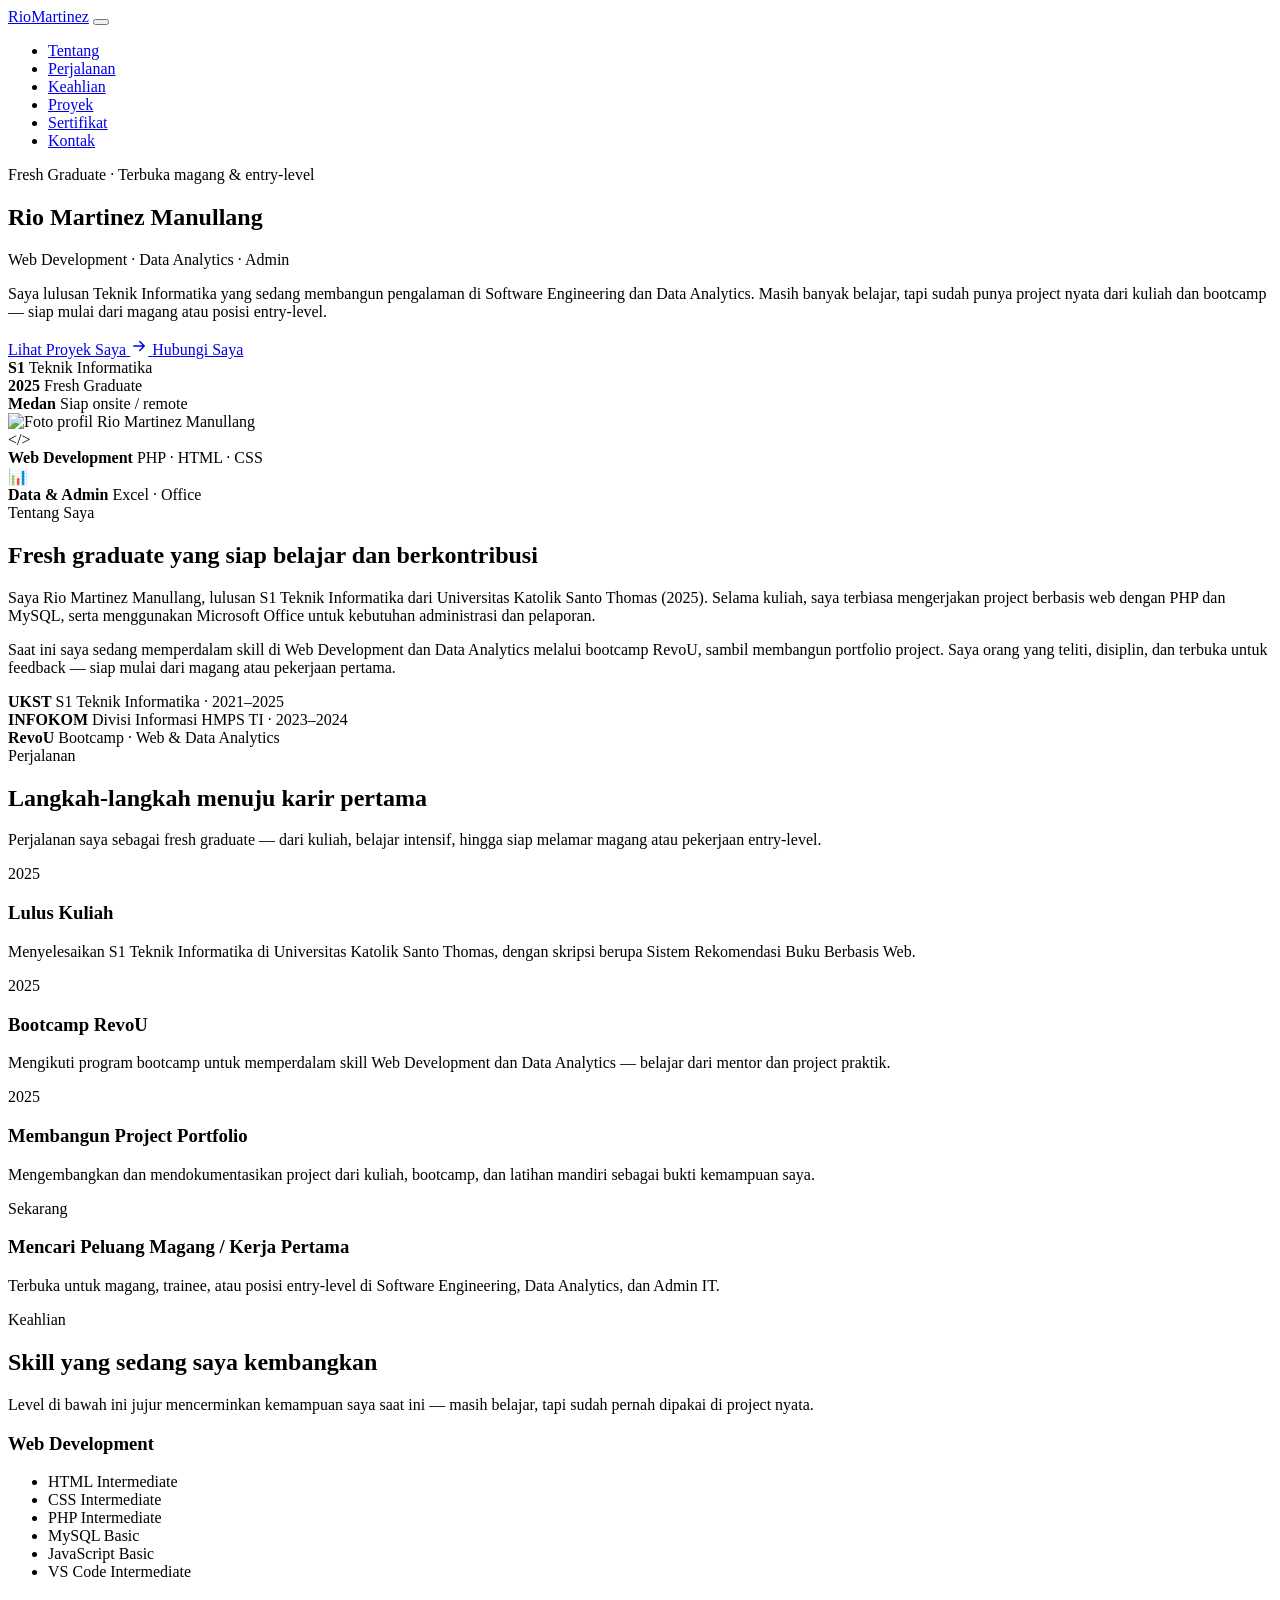
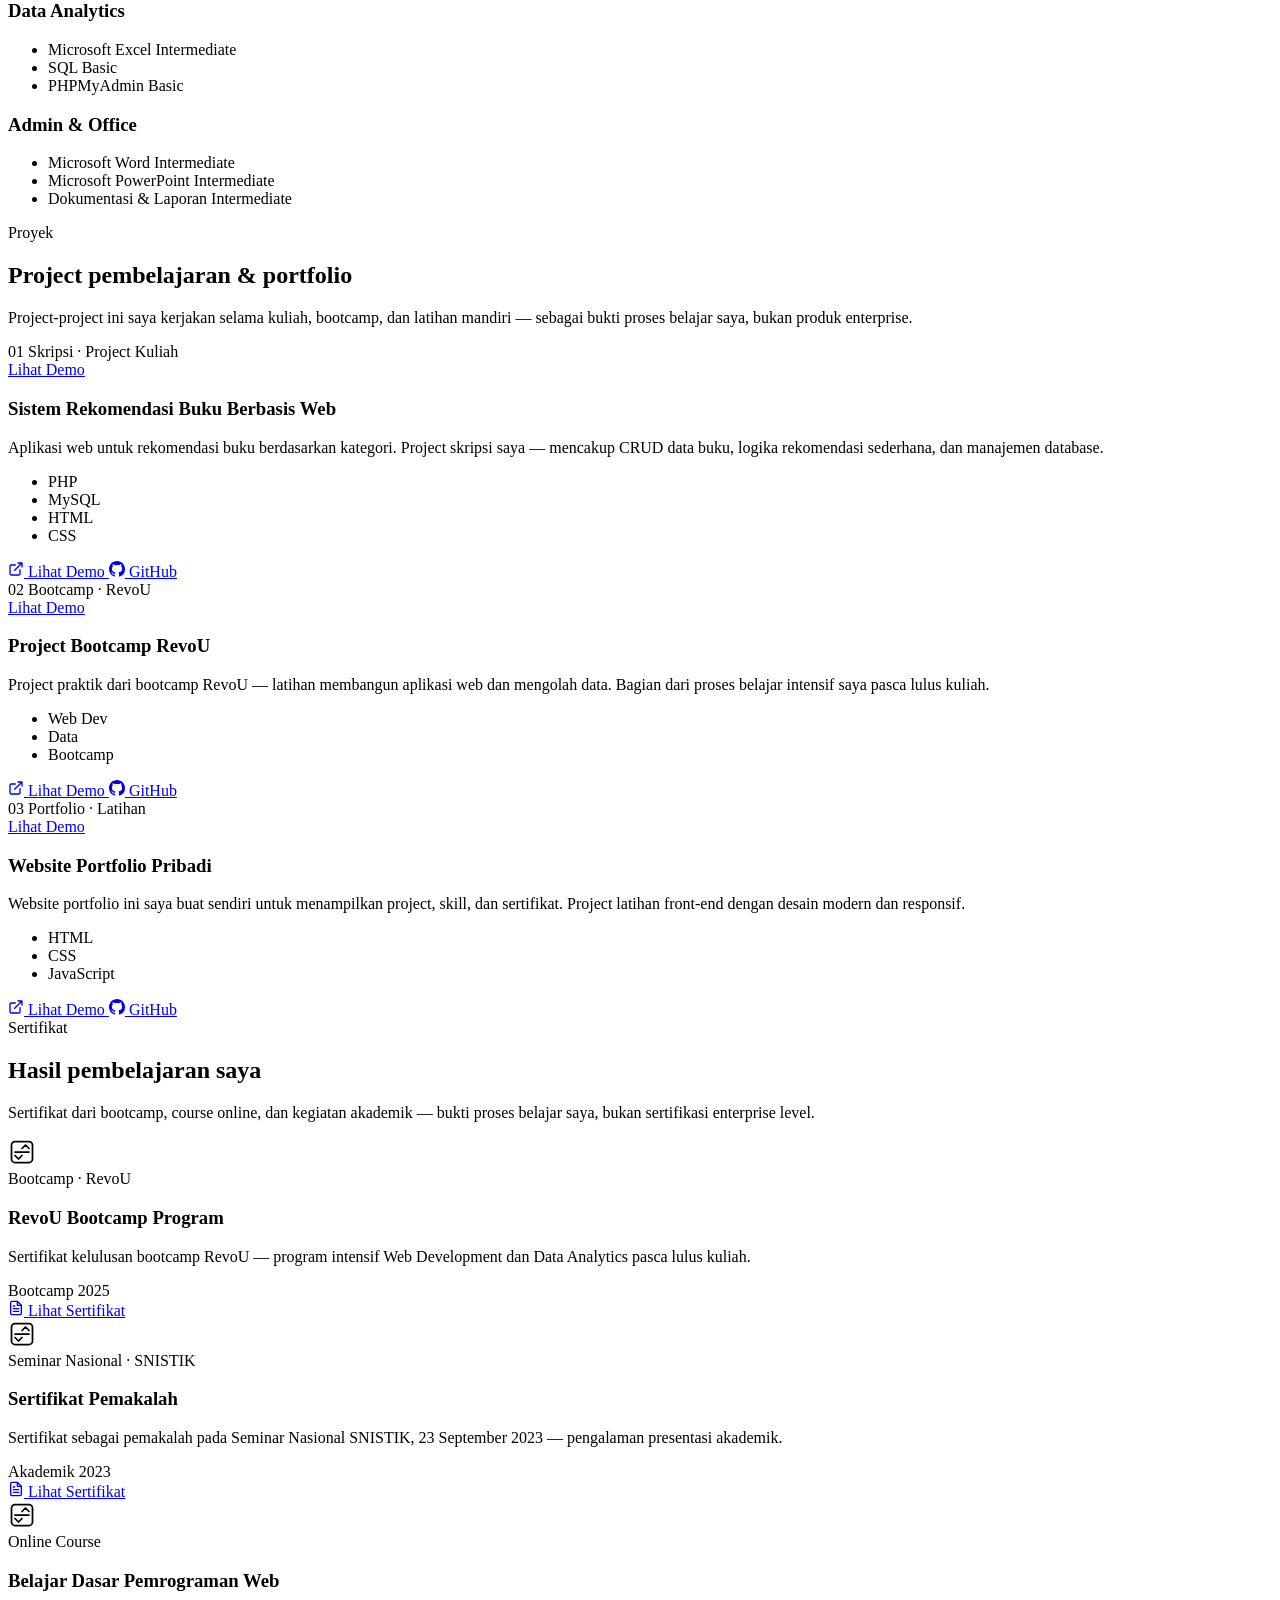
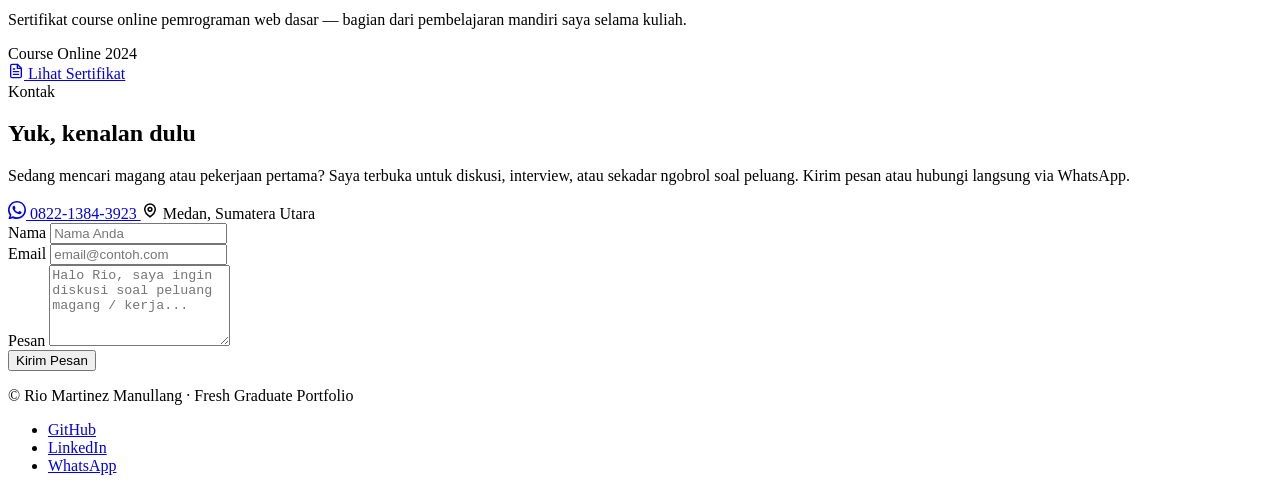
==== index.html @ 2c3bf65e "Add files via upload" ====
<!DOCTYPE html>
<html lang="id">
<head>
  <meta charset="UTF-8">
  <meta name="viewport" content="width=device-width, initial-scale=1.0">
  <meta name="description" content="Rio Martinez Manullang — Portfolio Fresh Graduate Teknik Informatika. Terbuka untuk magang dan pekerjaan entry-level di Web Development, Data Analytics, dan Admin.">
  <title>Rio Martinez Manullang | Portfolio Fresh Graduate</title>
  <link rel="preconnect" href="https://fonts.googleapis.com">
  <link rel="preconnect" href="https://fonts.gstatic.com" crossorigin>
  <link href="https://fonts.googleapis.com/css2?family=Inter:wght@400;500;600;700&family=Plus+Jakarta+Sans:wght@500;600;700;800&display=swap" rel="stylesheet">
  <link rel="stylesheet" href="style.css">
</head>
<body>
  <div class="bg-glow bg-glow--1" aria-hidden="true"></div>
  <div class="bg-glow bg-glow--2" aria-hidden="true"></div>
  <div class="bg-grid" aria-hidden="true"></div>

  <header class="site-header" id="top">
    <nav class="nav container" aria-label="Navigasi utama">
      <a href="#top" class="logo">Rio<span>Martinez</span></a>
      <button class="nav-toggle" aria-label="Buka menu" aria-expanded="false">
        <span></span>
        <span></span>
        <span></span>
      </button>
      <ul class="nav-links">
        <li><a href="#about">Tentang</a></li>
        <li><a href="#journey">Perjalanan</a></li>
        <li><a href="#skills">Keahlian</a></li>
        <li><a href="#projects">Proyek</a></li>
        <li><a href="#certificates">Sertifikat</a></li>
        <li><a href="#contact">Kontak</a></li>
      </ul>
    </nav>
  </header>

  <main>
    <!-- Hero -->
    <section class="hero" id="hero">
      <div class="container hero-grid">
        <div class="hero-content">
          <div class="hero-badge reveal">
            <span class="hero-badge-dot"></span>
            Fresh Graduate · Terbuka magang & entry-level
          </div>
          <h1 class="hero-title reveal" data-delay="1">
            Rio Martinez Manullang
          </h1>
          <p class="hero-role reveal" data-delay="2">
            Web Development <span class="hero-divider">·</span> Data Analytics <span class="hero-divider">·</span> Admin
          </p>
          <p class="hero-text reveal" data-delay="3">
            Saya lulusan Teknik Informatika yang sedang membangun pengalaman di Software Engineering dan Data Analytics. Masih banyak belajar, tapi sudah punya project nyata dari kuliah dan bootcamp — siap mulai dari magang atau posisi entry-level.
          </p>
          <div class="hero-actions reveal" data-delay="4">
            <a href="#projects" class="btn btn-primary">
              <span>Lihat Proyek Saya</span>
              <svg width="18" height="18" viewBox="0 0 24 24" fill="none" aria-hidden="true">
                <path d="M5 12h14M13 6l6 6-6 6" stroke="currentColor" stroke-width="2" stroke-linecap="round" stroke-linejoin="round"/>
              </svg>
            </a>
            <a href="#contact" class="btn btn-secondary">Hubungi Saya</a>
          </div>
          <div class="hero-meta reveal" data-delay="5">
            <div class="hero-meta-item">
              <strong>S1</strong>
              <span>Teknik Informatika</span>
            </div>
            <div class="hero-meta-item">
              <strong>2025</strong>
              <span>Fresh Graduate</span>
            </div>
            <div class="hero-meta-item">
              <strong>Medan</strong>
              <span>Siap onsite / remote</span>
            </div>
          </div>
        </div>

        <div class="hero-visual reveal reveal-right" data-delay="2">
          <div class="profile-frame">
            <div class="profile-glow" aria-hidden="true"></div>
            <div class="profile-ring" aria-hidden="true"></div>
            <div class="profile-card glass">
              <img
                src="assets/profile.jpeg"
                alt="Foto profil Rio Martinez Manullang"
                class="profile-photo"
                width="320"
                height="320"
                onerror="this.src='assets/profile.svg'; this.onerror=null;"
              >
            </div>
            <div class="profile-float profile-float--1 glass">
              <span class="profile-float-icon">&lt;/&gt;</span>
              <div>
                <strong>Web Development</strong>
                <span>PHP · HTML · CSS</span>
              </div>
            </div>
            <div class="profile-float profile-float--2 glass">
              <span class="profile-float-icon">📊</span>
              <div>
                <strong>Data & Admin</strong>
                <span>Excel · Office</span>
              </div>
            </div>
          </div>
        </div>
      </div>
    </section>

    <!-- Tentang -->
    <section class="section container" id="about">
      <div class="section-header reveal">
        <span class="section-label">Tentang Saya</span>
        <h2>Fresh graduate yang <span class="text-gradient">siap belajar dan berkontribusi</span></h2>
      </div>
      <div class="about-grid">
        <div class="about-content reveal">
          <p class="about-lead">
            Saya Rio Martinez Manullang, lulusan S1 Teknik Informatika dari Universitas Katolik Santo Thomas (2025). Selama kuliah, saya terbiasa mengerjakan project berbasis web dengan PHP dan MySQL, serta menggunakan Microsoft Office untuk kebutuhan administrasi dan pelaporan.
          </p>
          <p class="about-lead">
            Saat ini saya sedang memperdalam skill di Web Development dan Data Analytics melalui bootcamp RevoU, sambil membangun portfolio project. Saya orang yang teliti, disiplin, dan terbuka untuk feedback — siap mulai dari magang atau pekerjaan pertama.
          </p>
        </div>
        <div class="about-details reveal" data-delay="2">
          <div class="about-stat glass">
            <strong>UKST</strong>
            <span>S1 Teknik Informatika · 2021–2025</span>
          </div>
          <div class="about-stat glass">
            <strong>INFOKOM</strong>
            <span>Divisi Informasi HMPS TI · 2023–2024</span>
          </div>
          <div class="about-stat glass">
            <strong>RevoU</strong>
            <span>Bootcamp · Web & Data Analytics</span>
          </div>
        </div>
      </div>
    </section>

    <!-- Perjalanan Karir -->
    <section class="section section-alt" id="journey">
      <div class="container">
        <div class="section-header section-header--center reveal">
          <span class="section-label">Perjalanan</span>
          <h2>Langkah-langkah menuju <span class="text-gradient">karir pertama</span></h2>
          <p class="section-desc">Perjalanan saya sebagai fresh graduate — dari kuliah, belajar intensif, hingga siap melamar magang atau pekerjaan entry-level.</p>
        </div>

        <div class="timeline">
          <article class="timeline-item reveal">
            <div class="timeline-marker"></div>
            <div class="timeline-content glass">
              <span class="timeline-date">2025</span>
              <h3>Lulus Kuliah</h3>
              <p>Menyelesaikan S1 Teknik Informatika di Universitas Katolik Santo Thomas, dengan skripsi berupa Sistem Rekomendasi Buku Berbasis Web.</p>
            </div>
          </article>

          <article class="timeline-item reveal" data-delay="1">
            <div class="timeline-marker"></div>
            <div class="timeline-content glass">
              <span class="timeline-date">2025</span>
              <h3>Bootcamp RevoU</h3>
              <p>Mengikuti program bootcamp untuk memperdalam skill Web Development dan Data Analytics — belajar dari mentor dan project praktik.</p>
            </div>
          </article>

          <article class="timeline-item reveal" data-delay="2">
            <div class="timeline-marker"></div>
            <div class="timeline-content glass">
              <span class="timeline-date">2025</span>
              <h3>Membangun Project Portfolio</h3>
              <p>Mengembangkan dan mendokumentasikan project dari kuliah, bootcamp, dan latihan mandiri sebagai bukti kemampuan saya.</p>
            </div>
          </article>

          <article class="timeline-item reveal" data-delay="3">
            <div class="timeline-marker timeline-marker--active"></div>
            <div class="timeline-content glass timeline-content--active">
              <span class="timeline-date">Sekarang</span>
              <h3>Mencari Peluang Magang / Kerja Pertama</h3>
              <p>Terbuka untuk magang, trainee, atau posisi entry-level di Software Engineering, Data Analytics, dan Admin IT.</p>
            </div>
          </article>
        </div>
      </div>
    </section>

    <!-- Keahlian -->
    <section class="section container" id="skills">
      <div class="section-header reveal">
        <span class="section-label">Keahlian</span>
        <h2>Skill yang sedang saya <span class="text-gradient">kembangkan</span></h2>
        <p class="section-desc section-desc--left">Level di bawah ini jujur mencerminkan kemampuan saya saat ini — masih belajar, tapi sudah pernah dipakai di project nyata.</p>
      </div>
      <div class="skills-wrapper">
        <div class="skills-group reveal">
          <h3 class="skills-group-title">Web Development</h3>
          <ul class="skills-grid">
            <li class="skill-card glass">
              <span class="skill-name">HTML</span>
              <span class="skill-level skill-level--intermediate">Intermediate</span>
            </li>
            <li class="skill-card glass">
              <span class="skill-name">CSS</span>
              <span class="skill-level skill-level--intermediate">Intermediate</span>
            </li>
            <li class="skill-card glass">
              <span class="skill-name">PHP</span>
              <span class="skill-level skill-level--intermediate">Intermediate</span>
            </li>
            <li class="skill-card glass">
              <span class="skill-name">MySQL</span>
              <span class="skill-level skill-level--basic">Basic</span>
            </li>
            <li class="skill-card glass">
              <span class="skill-name">JavaScript</span>
              <span class="skill-level skill-level--basic">Basic</span>
            </li>
            <li class="skill-card glass">
              <span class="skill-name">VS Code</span>
              <span class="skill-level skill-level--intermediate">Intermediate</span>
            </li>
          </ul>
        </div>
        <div class="skills-group reveal" data-delay="1">
          <h3 class="skills-group-title">Data Analytics</h3>
          <ul class="skills-grid">
            <li class="skill-card glass">
              <span class="skill-name">Microsoft Excel</span>
              <span class="skill-level skill-level--intermediate">Intermediate</span>
            </li>
            <li class="skill-card glass">
              <span class="skill-name">SQL</span>
              <span class="skill-level skill-level--basic">Basic</span>
            </li>
            <li class="skill-card glass">
              <span class="skill-name">PHPMyAdmin</span>
              <span class="skill-level skill-level--basic">Basic</span>
            </li>
          </ul>
        </div>
        <div class="skills-group reveal" data-delay="2">
          <h3 class="skills-group-title">Admin & Office</h3>
          <ul class="skills-grid">
            <li class="skill-card glass">
              <span class="skill-name">Microsoft Word</span>
              <span class="skill-level skill-level--intermediate">Intermediate</span>
            </li>
            <li class="skill-card glass">
              <span class="skill-name">Microsoft PowerPoint</span>
              <span class="skill-level skill-level--intermediate">Intermediate</span>
            </li>
            <li class="skill-card glass">
              <span class="skill-name">Dokumentasi & Laporan</span>
              <span class="skill-level skill-level--intermediate">Intermediate</span>
            </li>
          </ul>
        </div>
      </div>
    </section>

    <!-- Proyek -->
    <section class="section section-alt" id="projects">
      <div class="container">
        <div class="section-header section-header--center reveal">
          <span class="section-label">Proyek</span>
          <h2>Project <span class="text-gradient">pembelajaran & portfolio</span></h2>
          <p class="section-desc">Project-project ini saya kerjakan selama kuliah, bootcamp, dan latihan mandiri — sebagai bukti proses belajar saya, bukan produk enterprise.</p>
        </div>

        <div class="projects-grid">
          <article class="project-card reveal">
            <div class="project-image">
              <div class="project-image-bg project-image-bg--1"></div>
              <span class="project-number">01</span>
              <span class="project-type">Skripsi · Project Kuliah</span>
              <div class="project-overlay">
                <a href="#" class="btn btn-sm btn-primary" aria-label="Lihat demo Sistem Rekomendasi Buku">Lihat Demo</a>
              </div>
            </div>
            <div class="project-body glass">
              <h3>Sistem Rekomendasi Buku Berbasis Web</h3>
              <p>Aplikasi web untuk rekomendasi buku berdasarkan kategori. Project skripsi saya — mencakup CRUD data buku, logika rekomendasi sederhana, dan manajemen database.</p>
              <ul class="project-tags">
                <li>PHP</li>
                <li>MySQL</li>
                <li>HTML</li>
                <li>CSS</li>
              </ul>
              <div class="project-links">
                <a href="#" class="btn btn-sm btn-primary" aria-label="Lihat demo Sistem Rekomendasi Buku">
                  <svg width="16" height="16" viewBox="0 0 24 24" fill="none" aria-hidden="true"><path d="M18 13v6a2 2 0 01-2 2H5a2 2 0 01-2-2V8a2 2 0 012-2h6M15 3h6v6M10 14L21 3" stroke="currentColor" stroke-width="2" stroke-linecap="round" stroke-linejoin="round"/></svg>
                  Lihat Demo
                </a>
                <a href="#" class="btn btn-sm btn-ghost" aria-label="Lihat kode GitHub Sistem Rekomendasi Buku">
                  <svg width="16" height="16" viewBox="0 0 24 24" fill="currentColor" aria-hidden="true"><path d="M12 0C5.37 0 0 5.37 0 12c0 5.31 3.435 9.795 8.205 11.385.6.105.825-.255.825-.57 0-.285-.015-1.23-.015-2.235-3.015.555-3.795-.735-4.035-1.395-.135-.345-.72-1.395-1.23-1.665-.42-.225-1.02-.78-.015-.795.945-.015 1.62.87 1.845 1.23 1.08 1.815 2.805 1.305 3.495.99.105-.78.42-1.305.765-1.605-2.67-.3-5.46-1.335-5.46-5.925 0-1.305.465-2.385 1.23-3.225-.12-.3-.54-1.53.12-3.18 0 0 1.005-.315 3.3 1.23.96-.27 1.98-.405 3-.405s2.04.135 3 .405c2.295-1.56 3.3-1.23 3.3-1.23.66 1.65.24 2.88.12 3.18.765.84 1.23 1.905 1.23 3.225 0 4.605-2.805 5.625-5.475 5.925.435.375.81 1.095.81 2.22 0 1.605-.015 2.895-.015 3.3 0 .315.225.69.825.57A12.02 12.02 0 0024 12c0-6.63-5.37-12-12-12z"/></svg>
                  GitHub
                </a>
              </div>
            </div>
          </article>

          <article class="project-card reveal" data-delay="1">
            <div class="project-image">
              <div class="project-image-bg project-image-bg--2"></div>
              <span class="project-number">02</span>
              <span class="project-type">Bootcamp · RevoU</span>
              <div class="project-overlay">
                <a href="#" class="btn btn-sm btn-primary" aria-label="Lihat demo Project Bootcamp">Lihat Demo</a>
              </div>
            </div>
            <div class="project-body glass">
              <h3>Project Bootcamp RevoU</h3>
              <p>Project praktik dari bootcamp RevoU — latihan membangun aplikasi web dan mengolah data. Bagian dari proses belajar intensif saya pasca lulus kuliah.</p>
              <ul class="project-tags">
                <li>Web Dev</li>
                <li>Data</li>
                <li>Bootcamp</li>
              </ul>
              <div class="project-links">
                <a href="#" class="btn btn-sm btn-primary" aria-label="Lihat demo Project Bootcamp">
                  <svg width="16" height="16" viewBox="0 0 24 24" fill="none" aria-hidden="true"><path d="M18 13v6a2 2 0 01-2 2H5a2 2 0 01-2-2V8a2 2 0 012-2h6M15 3h6v6M10 14L21 3" stroke="currentColor" stroke-width="2" stroke-linecap="round" stroke-linejoin="round"/></svg>
                  Lihat Demo
                </a>
                <a href="#" class="btn btn-sm btn-ghost" aria-label="Lihat kode GitHub Project Bootcamp">
                  <svg width="16" height="16" viewBox="0 0 24 24" fill="currentColor" aria-hidden="true"><path d="M12 0C5.37 0 0 5.37 0 12c0 5.31 3.435 9.795 8.205 11.385.6.105.825-.255.825-.57 0-.285-.015-1.23-.015-2.235-3.015.555-3.795-.735-4.035-1.395-.135-.345-.72-1.395-1.23-1.665-.42-.225-1.02-.78-.015-.795.945-.015 1.62.87 1.845 1.23 1.08 1.815 2.805 1.305 3.495.99.105-.78.42-1.305.765-1.605-2.67-.3-5.46-1.335-5.46-5.925 0-1.305.465-2.385 1.23-3.225-.12-.3-.54-1.53.12-3.18 0 0 1.005-.315 3.3 1.23.96-.27 1.98-.405 3-.405s2.04.135 3 .405c2.295-1.56 3.3-1.23 3.3-1.23.66 1.65.24 2.88.12 3.18.765.84 1.23 1.905 1.23 3.225 0 4.605-2.805 5.625-5.475 5.925.435.375.81 1.095.81 2.22 0 1.605-.015 2.895-.015 3.3 0 .315.225.69.825.57A12.02 12.02 0 0024 12c0-6.63-5.37-12-12-12z"/></svg>
                  GitHub
                </a>
              </div>
            </div>
          </article>

          <article class="project-card reveal" data-delay="2">
            <div class="project-image">
              <div class="project-image-bg project-image-bg--3"></div>
              <span class="project-number">03</span>
              <span class="project-type">Portfolio · Latihan</span>
              <div class="project-overlay">
                <a href="#top" class="btn btn-sm btn-primary" aria-label="Lihat website portfolio ini">Lihat Demo</a>
              </div>
            </div>
            <div class="project-body glass">
              <h3>Website Portfolio Pribadi</h3>
              <p>Website portfolio ini saya buat sendiri untuk menampilkan project, skill, dan sertifikat. Project latihan front-end dengan desain modern dan responsif.</p>
              <ul class="project-tags">
                <li>HTML</li>
                <li>CSS</li>
                <li>JavaScript</li>
              </ul>
              <div class="project-links">
                <a href="#top" class="btn btn-sm btn-primary" aria-label="Lihat demo Website Portfolio">
                  <svg width="16" height="16" viewBox="0 0 24 24" fill="none" aria-hidden="true"><path d="M18 13v6a2 2 0 01-2 2H5a2 2 0 01-2-2V8a2 2 0 012-2h6M15 3h6v6M10 14L21 3" stroke="currentColor" stroke-width="2" stroke-linecap="round" stroke-linejoin="round"/></svg>
                  Lihat Demo
                </a>
                <a href="#" class="btn btn-sm btn-ghost" aria-label="Lihat kode GitHub Website Portfolio">
                  <svg width="16" height="16" viewBox="0 0 24 24" fill="currentColor" aria-hidden="true"><path d="M12 0C5.37 0 0 5.37 0 12c0 5.31 3.435 9.795 8.205 11.385.6.105.825-.255.825-.57 0-.285-.015-1.23-.015-2.235-3.015.555-3.795-.735-4.035-1.395-.135-.345-.72-1.395-1.23-1.665-.42-.225-1.02-.78-.015-.795.945-.015 1.62.87 1.845 1.23 1.08 1.815 2.805 1.305 3.495.99.105-.78.42-1.305.765-1.605-2.67-.3-5.46-1.335-5.46-5.925 0-1.305.465-2.385 1.23-3.225-.12-.3-.54-1.53.12-3.18 0 0 1.005-.315 3.3 1.23.96-.27 1.98-.405 3-.405s2.04.135 3 .405c2.295-1.56 3.3-1.23 3.3-1.23.66 1.65.24 2.88.12 3.18.765.84 1.23 1.905 1.23 3.225 0 4.605-2.805 5.625-5.475 5.925.435.375.81 1.095.81 2.22 0 1.605-.015 2.895-.015 3.3 0 .315.225.69.825.57A12.02 12.02 0 0024 12c0-6.63-5.37-12-12-12z"/></svg>
                  GitHub
                </a>
              </div>
            </div>
          </article>
        </div>
      </div>
    </section>

    <!-- Sertifikat -->
    <section class="section container" id="certificates">
      <div class="section-header section-header--center reveal">
        <span class="section-label">Sertifikat</span>
        <h2>Hasil <span class="text-gradient">pembelajaran</span> saya</h2>
        <p class="section-desc">Sertifikat dari bootcamp, course online, dan kegiatan akademik — bukti proses belajar saya, bukan sertifikasi enterprise level.</p>
      </div>

      <div class="certificates-grid">
        <article class="cert-card glass reveal">
          <div class="cert-icon" aria-hidden="true">
            <svg width="28" height="28" viewBox="0 0 24 24" fill="none"><path d="M12 15l-3 3-3-3M12 9l3-3 3 3M6 12h12" stroke="currentColor" stroke-width="1.5" stroke-linecap="round" stroke-linejoin="round"/><rect x="3" y="3" width="18" height="18" rx="3" stroke="currentColor" stroke-width="1.5"/></svg>
          </div>
          <div class="cert-body">
            <span class="cert-issuer">Bootcamp · RevoU</span>
            <h3>RevoU Bootcamp Program</h3>
            <p>Sertifikat kelulusan bootcamp RevoU — program intensif Web Development dan Data Analytics pasca lulus kuliah.</p>
            <span class="cert-tag">Bootcamp</span>
            <span class="cert-date">2025</span>
          </div>
          <a href="assets/certificates/revou-bootcamp.pdf" class="btn btn-sm btn-outline cert-btn" target="_blank" rel="noopener noreferrer">
            <svg width="16" height="16" viewBox="0 0 24 24" fill="none" aria-hidden="true"><path d="M14 2H6a2 2 0 00-2 2v16a2 2 0 002 2h12a2 2 0 002-2V8l-6-6z" stroke="currentColor" stroke-width="2" stroke-linecap="round" stroke-linejoin="round"/><path d="M14 2v6h6M16 13H8M16 17H8M10 9H8" stroke="currentColor" stroke-width="2" stroke-linecap="round" stroke-linejoin="round"/></svg>
            Lihat Sertifikat
          </a>
        </article>

        <article class="cert-card glass reveal" data-delay="1">
          <div class="cert-icon cert-icon--2" aria-hidden="true">
            <svg width="28" height="28" viewBox="0 0 24 24" fill="none"><path d="M12 15l-3 3-3-3M12 9l3-3 3 3M6 12h12" stroke="currentColor" stroke-width="1.5" stroke-linecap="round" stroke-linejoin="round"/><rect x="3" y="3" width="18" height="18" rx="3" stroke="currentColor" stroke-width="1.5"/></svg>
          </div>
          <div class="cert-body">
            <span class="cert-issuer">Seminar Nasional · SNISTIK</span>
            <h3>Sertifikat Pemakalah</h3>
            <p>Sertifikat sebagai pemakalah pada Seminar Nasional SNISTIK, 23 September 2023 — pengalaman presentasi akademik.</p>
            <span class="cert-tag">Akademik</span>
            <span class="cert-date">2023</span>
          </div>
          <a href="assets/certificates/snistik-pemakalah.pdf" class="btn btn-sm btn-outline cert-btn" target="_blank" rel="noopener noreferrer">
            <svg width="16" height="16" viewBox="0 0 24 24" fill="none" aria-hidden="true"><path d="M14 2H6a2 2 0 00-2 2v16a2 2 0 002 2h12a2 2 0 002-2V8l-6-6z" stroke="currentColor" stroke-width="2" stroke-linecap="round" stroke-linejoin="round"/><path d="M14 2v6h6M16 13H8M16 17H8M10 9H8" stroke="currentColor" stroke-width="2" stroke-linecap="round" stroke-linejoin="round"/></svg>
            Lihat Sertifikat
          </a>
        </article>

        <article class="cert-card glass reveal" data-delay="2">
          <div class="cert-icon cert-icon--3" aria-hidden="true">
            <svg width="28" height="28" viewBox="0 0 24 24" fill="none"><path d="M12 15l-3 3-3-3M12 9l3-3 3 3M6 12h12" stroke="currentColor" stroke-width="1.5" stroke-linecap="round" stroke-linejoin="round"/><rect x="3" y="3" width="18" height="18" rx="3" stroke="currentColor" stroke-width="1.5"/></svg>
          </div>
          <div class="cert-body">
            <span class="cert-issuer">Online Course</span>
            <h3>Belajar Dasar Pemrograman Web</h3>
            <p>Sertifikat course online pemrograman web dasar — bagian dari pembelajaran mandiri saya selama kuliah.</p>
            <span class="cert-tag">Course Online</span>
            <span class="cert-date">2024</span>
          </div>
          <a href="assets/certificates/web-programming.pdf" class="btn btn-sm btn-outline cert-btn" target="_blank" rel="noopener noreferrer">
            <svg width="16" height="16" viewBox="0 0 24 24" fill="none" aria-hidden="true"><path d="M14 2H6a2 2 0 00-2 2v16a2 2 0 002 2h12a2 2 0 002-2V8l-6-6z" stroke="currentColor" stroke-width="2" stroke-linecap="round" stroke-linejoin="round"/><path d="M14 2v6h6M16 13H8M16 17H8M10 9H8" stroke="currentColor" stroke-width="2" stroke-linecap="round" stroke-linejoin="round"/></svg>
            Lihat Sertifikat
          </a>
        </article>
      </div>
    </section>

    <!-- Kontak -->
    <section class="section section-alt" id="contact">
      <div class="container contact-wrapper">
        <div class="section-header reveal">
          <span class="section-label">Kontak</span>
          <h2>Yuk, <span class="text-gradient">kenalan dulu</span></h2>
          <p class="contact-intro">Sedang mencari magang atau pekerjaan pertama? Saya terbuka untuk diskusi, interview, atau sekadar ngobrol soal peluang. Kirim pesan atau hubungi langsung via WhatsApp.</p>
          <div class="contact-info reveal" data-delay="1">
            <a href="https://wa.me/6282213843923" class="contact-chip glass" target="_blank" rel="noopener noreferrer">
              <svg width="18" height="18" viewBox="0 0 24 24" fill="currentColor" aria-hidden="true"><path d="M17.472 14.382c-.297-.149-1.758-.867-2.03-.967-.273-.099-.471-.148-.67.15-.197.297-.767.966-.94 1.164-.173.199-.347.223-.644.075-.297-.15-1.255-.463-2.39-1.475-.883-.788-1.48-1.761-1.653-2.059-.173-.297-.018-.458.13-.606.134-.133.298-.347.446-.52.149-.174.198-.298.298-.497.099-.198.05-.371-.025-.52-.075-.149-.669-1.612-.916-2.207-.242-.579-.487-.5-.669-.51-.173-.008-.371-.01-.57-.01-.198 0-.52.074-.792.372-.272.297-1.04 1.016-1.04 2.479 0 1.462 1.065 2.875 1.213 3.074.149.198 2.096 3.2 5.077 4.487.709.306 1.262.489 1.694.625.712.227 1.36.195 1.871.118.571-.085 1.758-.719 2.006-1.413.248-.694.248-1.289.173-1.413-.074-.124-.272-.198-.57-.347z"/><path d="M12 0C5.373 0 0 5.373 0 12c0 2.625.846 5.059 2.284 7.034L.789 23.492a.75.75 0 00.914.914l4.458-1.495A11.945 11.945 0 0012 24c6.627 0 12-5.373 12-12S18.627 0 12 0zm0 21.818a9.818 9.818 0 01-5.01-1.372l-.36-.214-3.064 1.028 1.028-3.063-.234-.366A9.818 9.818 0 1121.818 12 9.832 9.832 0 0112 21.818z"/></svg>
              0822-1384-3923
            </a>
            <span class="contact-chip glass contact-chip--static">
              <svg width="18" height="18" viewBox="0 0 24 24" fill="none" aria-hidden="true"><path d="M12 21s7-4.5 7-10a7 7 0 10-14 0c0 5.5 7 10 7 10z" stroke="currentColor" stroke-width="2"/><circle cx="12" cy="11" r="2.5" stroke="currentColor" stroke-width="2"/></svg>
              Medan, Sumatera Utara
            </span>
          </div>
        </div>
        <form class="contact-form glass reveal" data-delay="2" id="contact-form" novalidate>
          <div class="form-row">
            <label for="name">Nama</label>
            <input type="text" id="name" name="name" placeholder="Nama Anda" required autocomplete="name">
          </div>
          <div class="form-row">
            <label for="email">Email</label>
            <input type="email" id="email" name="email" placeholder="email@contoh.com" required autocomplete="email">
          </div>
          <div class="form-row">
            <label for="message">Pesan</label>
            <textarea id="message" name="message" rows="5" placeholder="Halo Rio, saya ingin diskusi soal peluang magang / kerja..." required></textarea>
          </div>
          <button type="submit" class="btn btn-primary">Kirim Pesan</button>
          <p class="form-status" id="form-status" role="status" aria-live="polite"></p>
        </form>
      </div>
    </section>
  </main>

  <footer class="site-footer">
    <div class="container footer-inner">
      <p>&copy; <span id="year"></span> Rio Martinez Manullang · Fresh Graduate Portfolio</p>
      <ul class="social-links">
        <li><a href="#" aria-label="Profil GitHub">GitHub</a></li>
        <li><a href="#" aria-label="Profil LinkedIn">LinkedIn</a></li>
        <li><a href="https://wa.me/6282213843923" aria-label="WhatsApp Rio Martinez" target="_blank" rel="noopener noreferrer">WhatsApp</a></li>
      </ul>
    </div>
  </footer>

  <script src="script.js"></script>
</body>
</html>
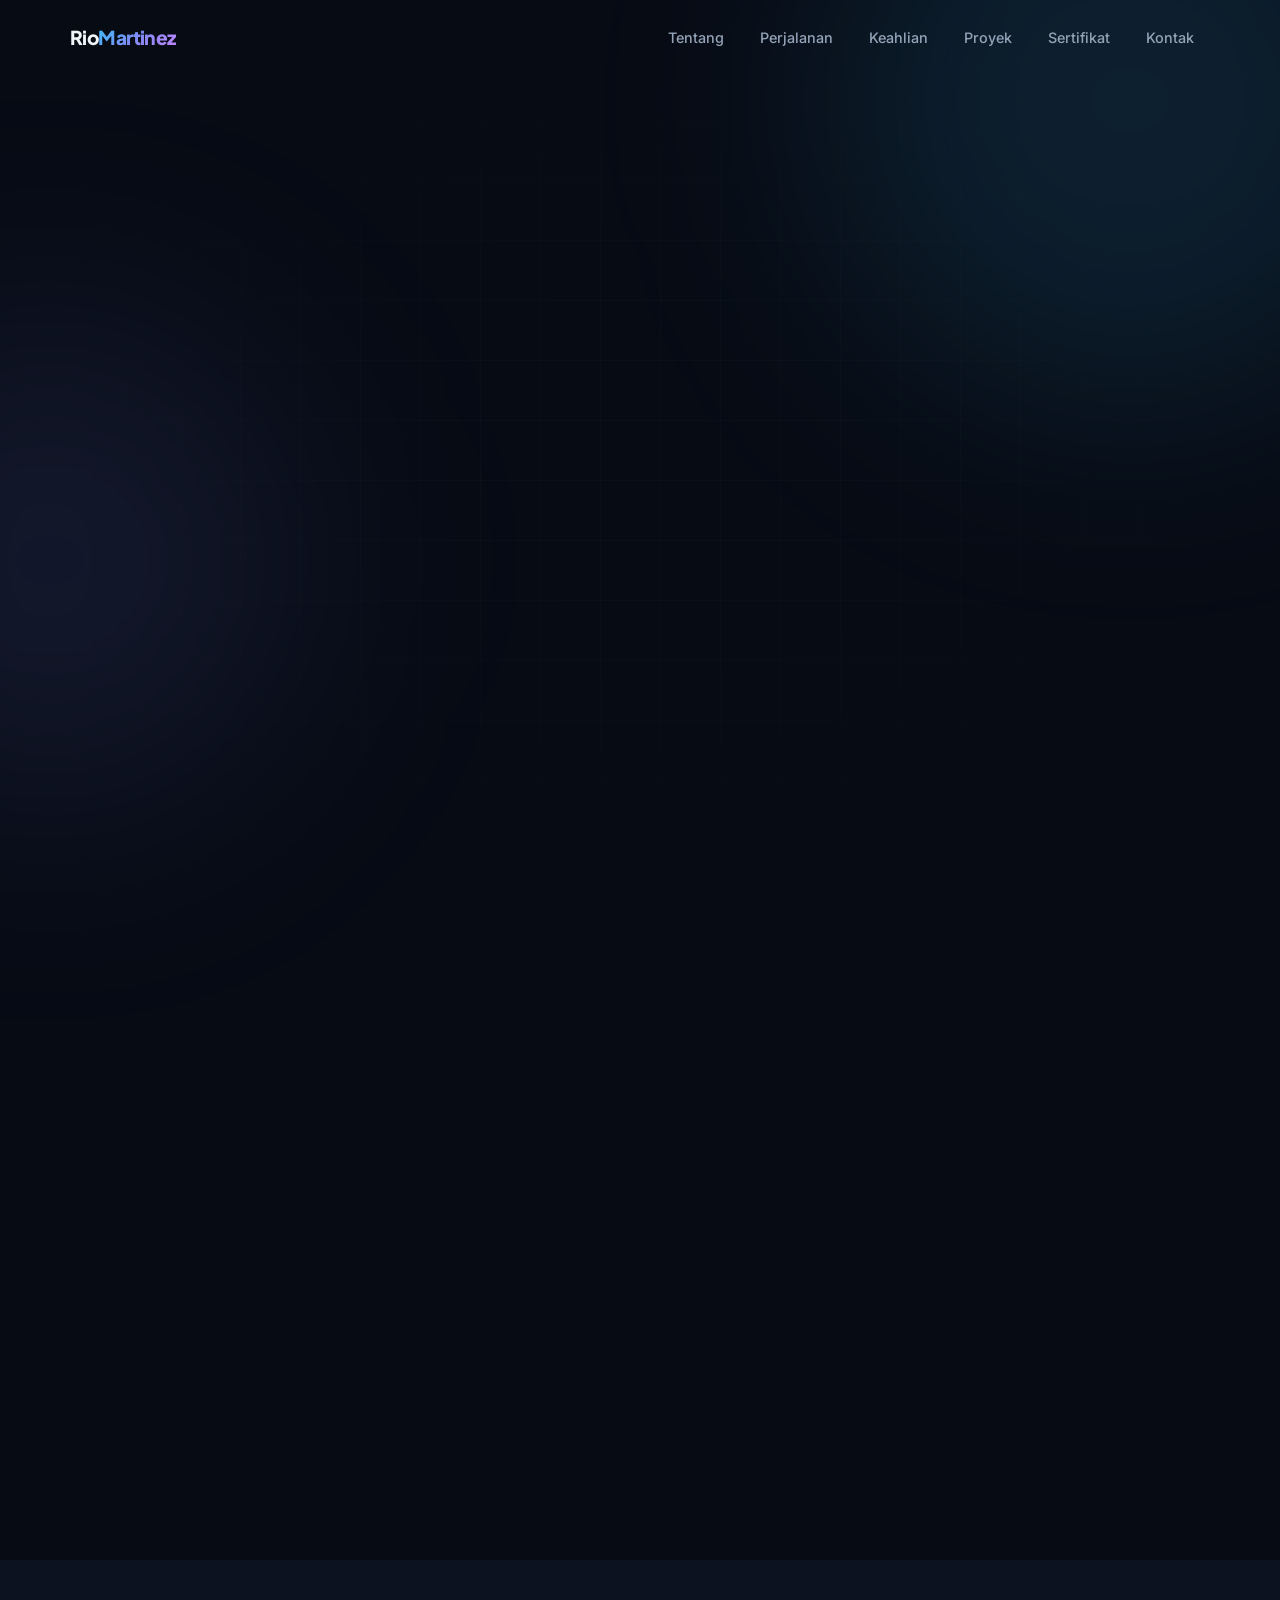
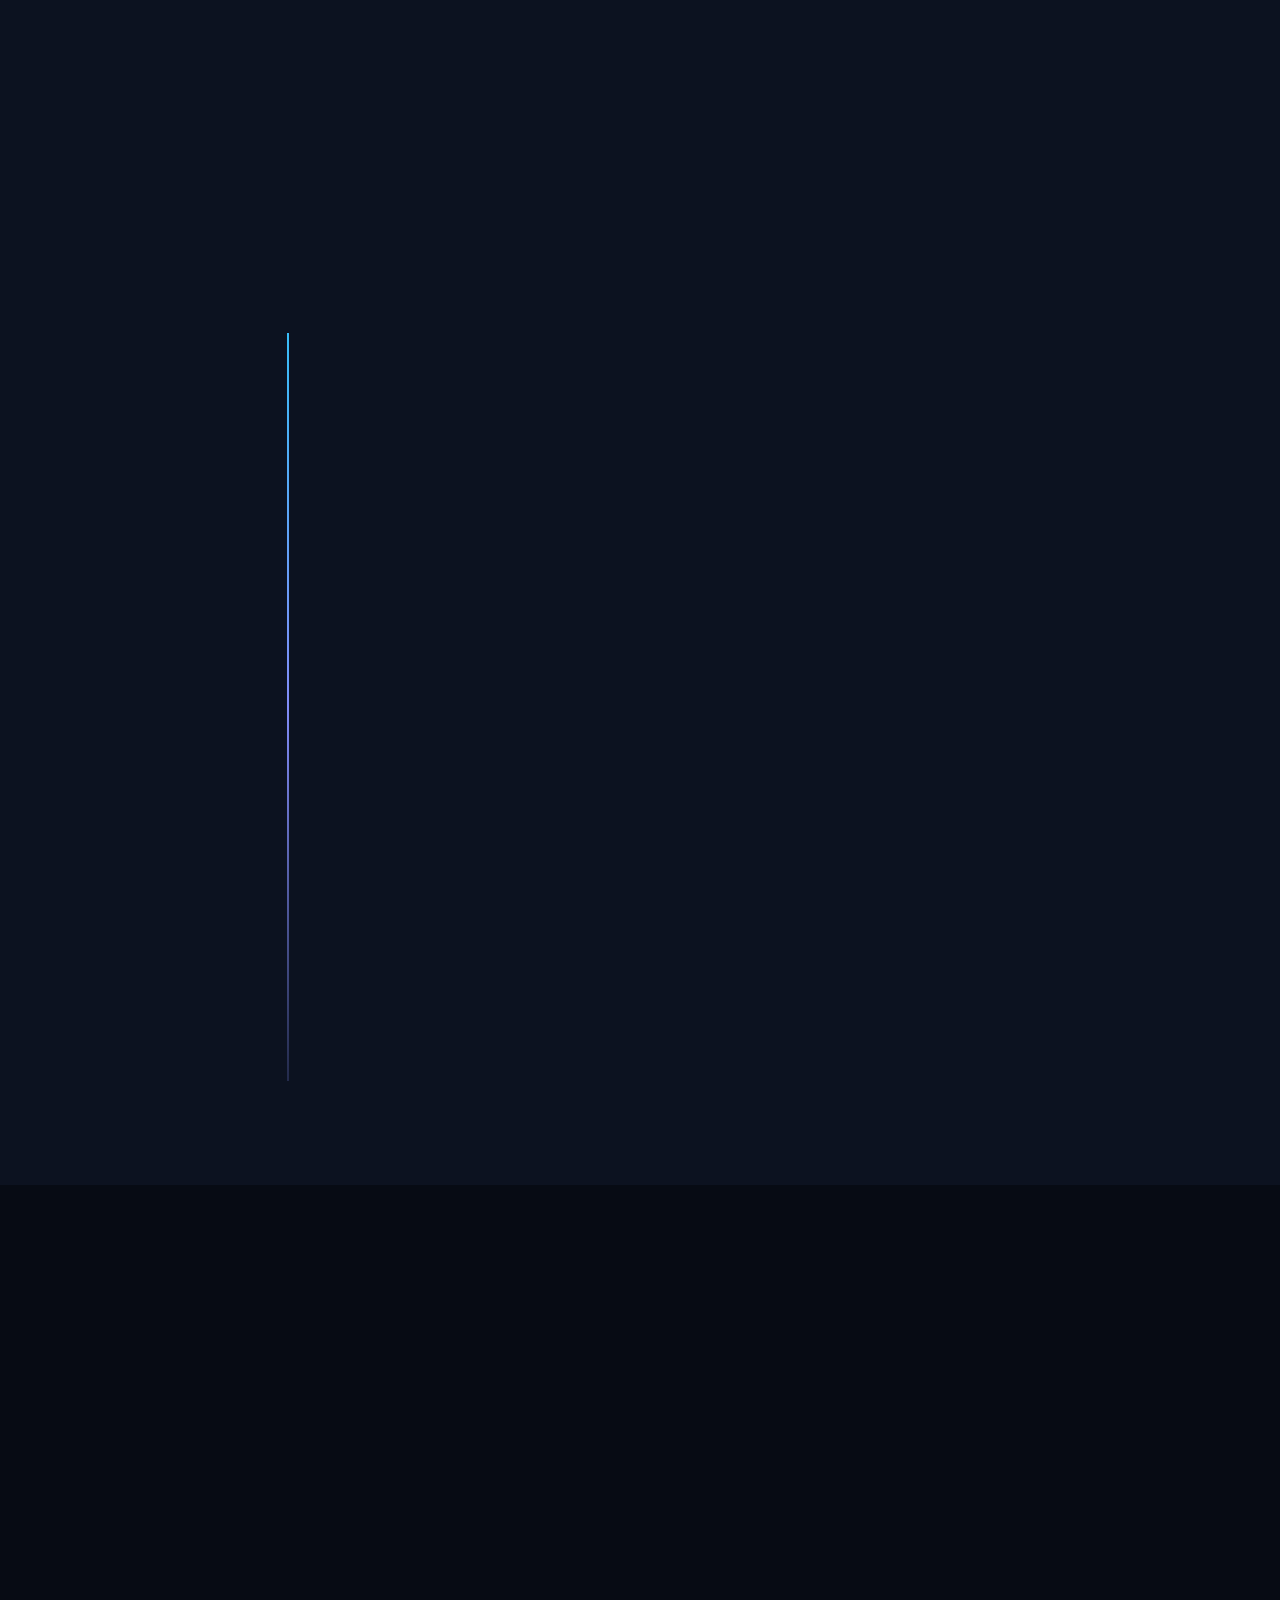
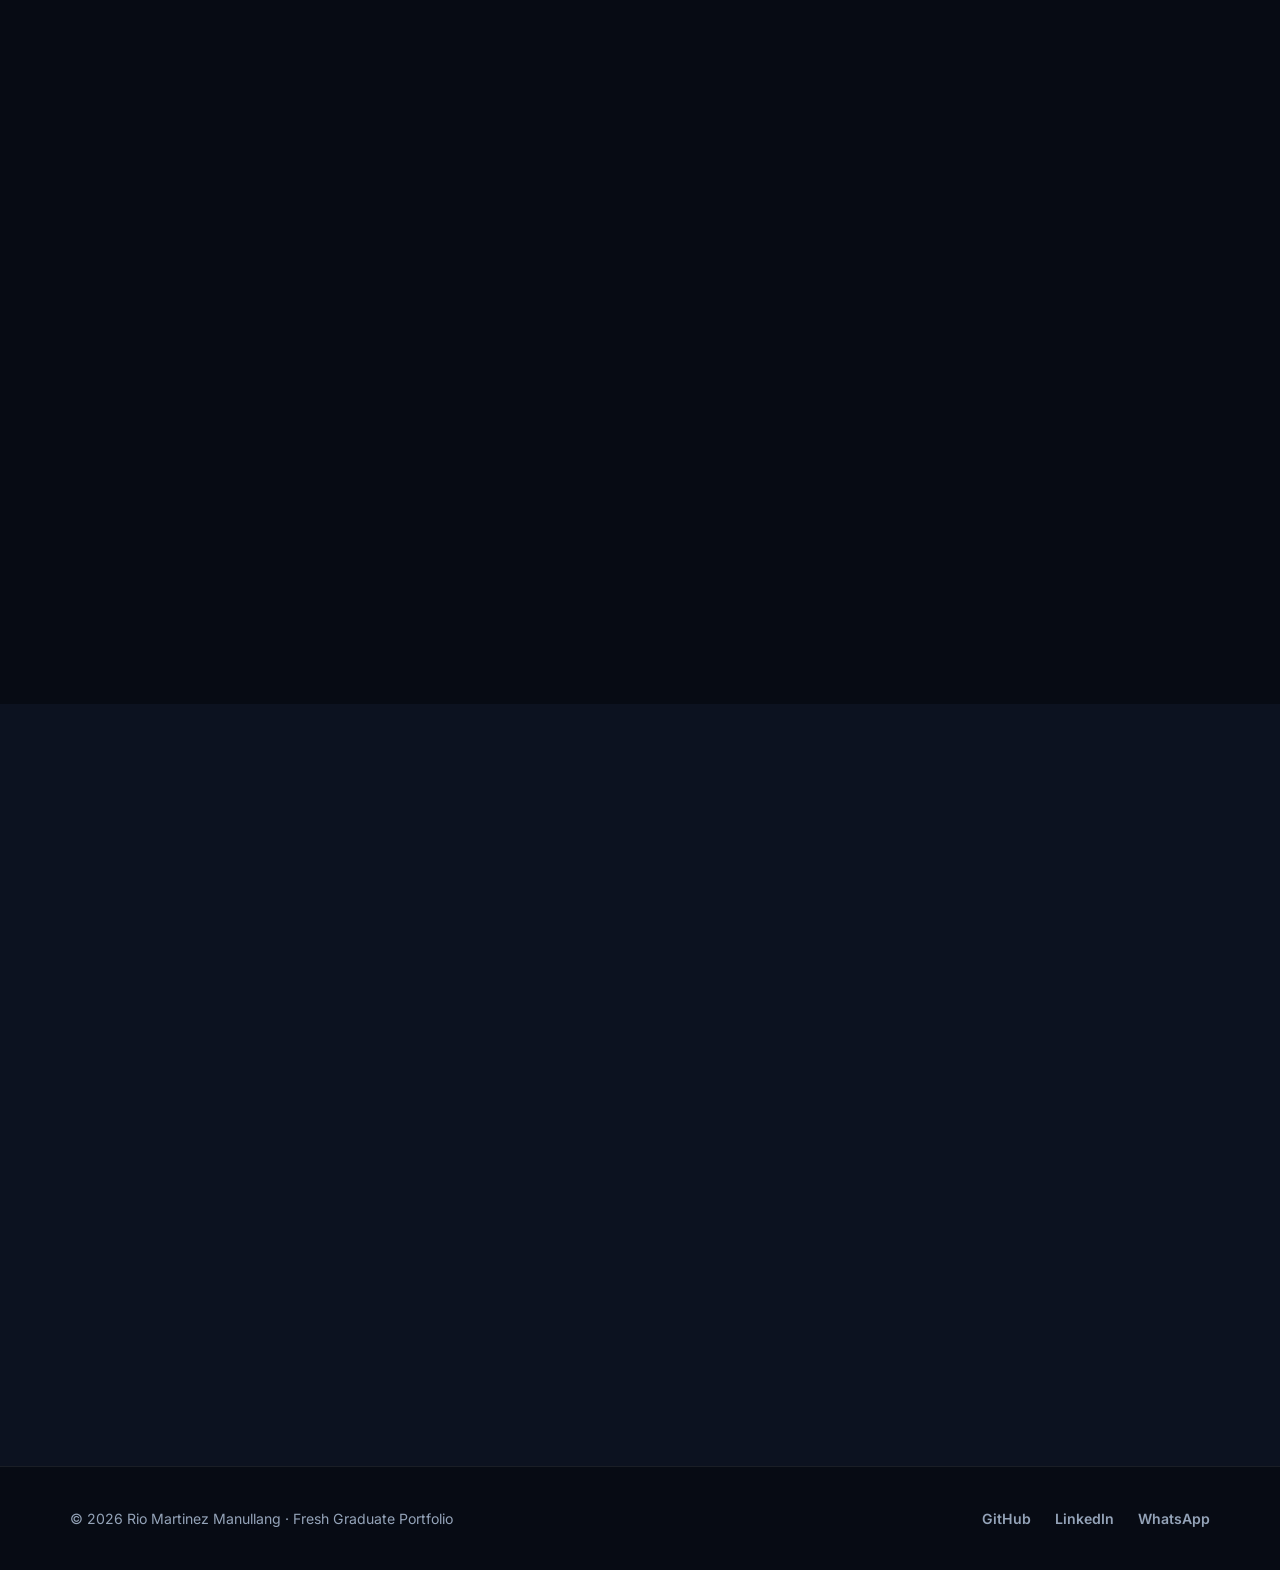
==== commit da84c3d2: "Add files via upload" ====
--- a/index.html
+++ b/index.html
@@ -11,6 +11,36 @@
   <link rel="stylesheet" href="style.css">
 </head>
 <body>
+  <!-- Opening Welcome Screen -->
+  <div id="welcome-screen" class="welcome-screen" role="dialog" aria-label="Selamat datang" aria-modal="true">
+    <canvas class="welcome-particles" id="welcome-particles" aria-hidden="true"></canvas>
+    <div class="welcome-glow welcome-glow--1" aria-hidden="true"></div>
+    <div class="welcome-glow welcome-glow--2" aria-hidden="true"></div>
+    <div class="welcome-grid" aria-hidden="true"></div>
+
+    <div class="welcome-content">
+      <div class="welcome-stage welcome-stage--1" data-stage="1">
+        <p class="welcome-typing">
+          <span class="welcome-typing-text" id="welcome-typing-text"></span>
+          <span class="welcome-cursor" aria-hidden="true"></span>
+        </p>
+      </div>
+
+      <div class="welcome-stage welcome-stage--2" data-stage="2">
+        <h1 class="welcome-name">RIO MARTINEZ MANULLANG</h1>
+        <p class="welcome-degree">Fresh Graduate Teknik Informatika</p>
+        <p class="welcome-rotate" id="welcome-rotate" aria-live="polite"></p>
+      </div>
+
+      <div class="welcome-stage welcome-stage--3" data-stage="3">
+        <p class="welcome-final">
+          <span class="welcome-final-line">Ready to Build.</span>
+          <span class="welcome-final-line">Ready to Learn.</span>
+        </p>
+      </div>
+    </div>
+  </div>
+
   <div class="bg-glow bg-glow--1" aria-hidden="true"></div>
   <div class="bg-glow bg-glow--2" aria-hidden="true"></div>
   <div class="bg-grid" aria-hidden="true"></div>
--- a/style.css
+++ b/style.css
@@ -0,0 +1,1511 @@
+/* ── Variables ── */
+:root {
+  --bg: #070b14;
+  --bg-alt: #0c1220;
+  --surface: #111827;
+  --surface-hover: #1a2332;
+  --glass: rgba(17, 24, 39, 0.6);
+  --glass-border: rgba(255, 255, 255, 0.08);
+  --text: #f1f5f9;
+  --text-muted: #94a3b8;
+  --accent: #38bdf8;
+  --accent-2: #818cf8;
+  --accent-glow: rgba(56, 189, 248, 0.35);
+  --gradient: linear-gradient(135deg, #38bdf8 0%, #818cf8 50%, #c084fc 100%);
+  --border: rgba(255, 255, 255, 0.08);
+  --shadow: 0 20px 60px rgba(0, 0, 0, 0.45);
+  --shadow-glow: 0 0 40px rgba(56, 189, 248, 0.15);
+  --radius: 16px;
+  --radius-sm: 10px;
+  --font-sans: "Inter", system-ui, sans-serif;
+  --font-display: "Plus Jakarta Sans", system-ui, sans-serif;
+  --header-height: 76px;
+  --transition: 0.3s cubic-bezier(0.4, 0, 0.2, 1);
+}
+
+/* ── Reset ── */
+*,
+*::before,
+*::after {
+  box-sizing: border-box;
+  margin: 0;
+  padding: 0;
+}
+
+html {
+  scroll-behavior: smooth;
+}
+
+body {
+  font-family: var(--font-sans);
+  font-size: 1rem;
+  line-height: 1.65;
+  color: var(--text);
+  background: var(--bg);
+  -webkit-font-smoothing: antialiased;
+  overflow-x: hidden;
+}
+
+img {
+  max-width: 100%;
+  display: block;
+}
+
+a {
+  color: inherit;
+  text-decoration: none;
+}
+
+ul {
+  list-style: none;
+}
+
+button,
+input,
+textarea {
+  font: inherit;
+  color: inherit;
+}
+
+/* ── Background effects ── */
+.bg-glow {
+  position: fixed;
+  border-radius: 50%;
+  filter: blur(120px);
+  pointer-events: none;
+  z-index: 0;
+}
+
+.bg-glow--1 {
+  width: 600px;
+  height: 600px;
+  top: -200px;
+  right: -150px;
+  background: rgba(56, 189, 248, 0.12);
+}
+
+.bg-glow--2 {
+  width: 500px;
+  height: 500px;
+  bottom: 10%;
+  left: -200px;
+  background: rgba(129, 140, 248, 0.1);
+}
+
+.bg-grid {
+  position: fixed;
+  inset: 0;
+  background-image:
+    linear-gradient(rgba(255, 255, 255, 0.02) 1px, transparent 1px),
+    linear-gradient(90deg, rgba(255, 255, 255, 0.02) 1px, transparent 1px);
+  background-size: 60px 60px;
+  mask-image: radial-gradient(ellipse at center, black 20%, transparent 75%);
+  pointer-events: none;
+  z-index: 0;
+}
+
+/* ── Utilities ── */
+.glass {
+  background: var(--glass);
+  backdrop-filter: blur(16px);
+  -webkit-backdrop-filter: blur(16px);
+  border: 1px solid var(--glass-border);
+}
+
+.text-gradient {
+  background: var(--gradient);
+  -webkit-background-clip: text;
+  background-clip: text;
+  -webkit-text-fill-color: transparent;
+}
+
+.container {
+  width: min(1140px, 92vw);
+  margin-inline: auto;
+  position: relative;
+  z-index: 1;
+}
+
+.section {
+  padding-block: 6rem;
+  position: relative;
+  z-index: 1;
+}
+
+.section-alt {
+  background: var(--bg-alt);
+}
+
+.section-header {
+  margin-bottom: 3rem;
+}
+
+.section-header--center {
+  text-align: center;
+  max-width: 640px;
+  margin-inline: auto;
+  margin-bottom: 3.5rem;
+}
+
+.section-header h2 {
+  font-family: var(--font-display);
+  font-size: clamp(1.85rem, 4vw, 2.75rem);
+  font-weight: 700;
+  line-height: 1.2;
+  margin-top: 0.6rem;
+  letter-spacing: -0.02em;
+}
+
+.section-label {
+  display: inline-block;
+  font-size: 0.78rem;
+  font-weight: 600;
+  letter-spacing: 0.14em;
+  text-transform: uppercase;
+  color: var(--accent);
+}
+
+.section-desc {
+  margin-top: 1rem;
+  color: var(--text-muted);
+  font-size: 1.05rem;
+}
+
+.section-desc--left {
+  max-width: 56ch;
+}
+
+/* ── Header ── */
+.site-header {
+  position: fixed;
+  inset: 0 0 auto;
+  z-index: 100;
+  height: var(--header-height);
+  transition: background var(--transition), border-color var(--transition), box-shadow var(--transition);
+  border-bottom: 1px solid transparent;
+}
+
+.site-header.scrolled {
+  background: rgba(7, 11, 20, 0.85);
+  backdrop-filter: blur(20px);
+  -webkit-backdrop-filter: blur(20px);
+  border-bottom-color: var(--border);
+  box-shadow: 0 4px 30px rgba(0, 0, 0, 0.3);
+}
+
+.nav {
+  display: flex;
+  align-items: center;
+  justify-content: space-between;
+  height: 100%;
+}
+
+.logo {
+  font-family: var(--font-display);
+  font-weight: 800;
+  font-size: 1.2rem;
+  letter-spacing: -0.03em;
+  transition: opacity var(--transition);
+}
+
+.logo:hover {
+  opacity: 0.85;
+}
+
+.logo span {
+  background: var(--gradient);
+  -webkit-background-clip: text;
+  background-clip: text;
+  -webkit-text-fill-color: transparent;
+}
+
+.nav-links {
+  display: flex;
+  gap: 0.25rem;
+}
+
+.nav-links a {
+  position: relative;
+  font-size: 0.9rem;
+  font-weight: 500;
+  color: var(--text-muted);
+  padding: 0.5rem 1rem;
+  border-radius: 999px;
+  transition: color var(--transition), background var(--transition);
+}
+
+.nav-links a::after {
+  content: "";
+  position: absolute;
+  bottom: 0.15rem;
+  left: 50%;
+  width: 0;
+  height: 2px;
+  background: var(--gradient);
+  border-radius: 2px;
+  transform: translateX(-50%);
+  transition: width var(--transition);
+}
+
+.nav-links a:hover,
+.nav-links a:focus-visible,
+.nav-links a.active {
+  color: var(--text);
+  background: rgba(255, 255, 255, 0.04);
+}
+
+.nav-links a.active::after {
+  width: 1.25rem;
+}
+
+.nav-toggle {
+  display: none;
+  flex-direction: column;
+  gap: 5px;
+  background: none;
+  border: none;
+  cursor: pointer;
+  padding: 6px;
+  z-index: 101;
+}
+
+.nav-toggle span {
+  display: block;
+  width: 24px;
+  height: 2px;
+  background: var(--text);
+  transition: transform var(--transition), opacity var(--transition);
+}
+
+.nav-toggle[aria-expanded="true"] span:nth-child(1) {
+  transform: translateY(7px) rotate(45deg);
+}
+
+.nav-toggle[aria-expanded="true"] span:nth-child(2) {
+  opacity: 0;
+}
+
+.nav-toggle[aria-expanded="true"] span:nth-child(3) {
+  transform: translateY(-7px) rotate(-45deg);
+}
+
+/* ── Hero ── */
+.hero {
+  min-height: 100vh;
+  display: flex;
+  align-items: center;
+  padding-top: var(--header-height);
+  position: relative;
+  z-index: 1;
+}
+
+.hero-grid {
+  display: grid;
+  grid-template-columns: 1.1fr 0.9fr;
+  gap: 4rem;
+  align-items: center;
+  padding-block: 3rem;
+}
+
+.hero-badge {
+  display: inline-flex;
+  align-items: center;
+  gap: 0.6rem;
+  padding: 0.45rem 1rem 0.45rem 0.75rem;
+  background: rgba(56, 189, 248, 0.08);
+  border: 1px solid rgba(56, 189, 248, 0.2);
+  border-radius: 999px;
+  font-size: 0.82rem;
+  font-weight: 500;
+  color: var(--accent);
+  margin-bottom: 1.5rem;
+}
+
+.hero-badge-dot {
+  width: 8px;
+  height: 8px;
+  background: #4ade80;
+  border-radius: 50%;
+  box-shadow: 0 0 8px rgba(74, 222, 128, 0.6);
+  animation: pulse 2s ease-in-out infinite;
+}
+
+@keyframes pulse {
+  0%, 100% { opacity: 1; transform: scale(1); }
+  50% { opacity: 0.7; transform: scale(0.85); }
+}
+
+.hero-title {
+  font-family: var(--font-display);
+  font-size: clamp(2.75rem, 6vw, 4.5rem);
+  font-weight: 800;
+  line-height: 1.05;
+  letter-spacing: -0.03em;
+  margin-bottom: 0.75rem;
+  background: linear-gradient(135deg, #fff 0%, #cbd5e1 100%);
+  -webkit-background-clip: text;
+  background-clip: text;
+  -webkit-text-fill-color: transparent;
+}
+
+.hero-role {
+  font-family: var(--font-display);
+  font-size: clamp(1.1rem, 2.5vw, 1.45rem);
+  font-weight: 600;
+  color: var(--accent);
+  margin-bottom: 1.25rem;
+}
+
+.hero-divider {
+  color: var(--text-muted);
+  margin-inline: 0.35rem;
+}
+
+.hero-text {
+  font-size: 1.1rem;
+  color: var(--text-muted);
+  max-width: 52ch;
+  margin-bottom: 2rem;
+  line-height: 1.75;
+}
+
+.hero-actions {
+  display: flex;
+  flex-wrap: wrap;
+  gap: 1rem;
+  margin-bottom: 2.5rem;
+}
+
+.hero-meta {
+  display: flex;
+  flex-wrap: wrap;
+  gap: 2rem;
+  padding-top: 2rem;
+  border-top: 1px solid var(--border);
+}
+
+.hero-meta-item strong {
+  display: block;
+  font-family: var(--font-display);
+  font-size: 1.75rem;
+  font-weight: 700;
+  background: var(--gradient);
+  -webkit-background-clip: text;
+  background-clip: text;
+  -webkit-text-fill-color: transparent;
+  line-height: 1.2;
+}
+
+.hero-meta-item span {
+  font-size: 0.85rem;
+  color: var(--text-muted);
+}
+
+/* ── Profile visual ── */
+.hero-visual {
+  display: flex;
+  justify-content: center;
+}
+
+.profile-frame {
+  position: relative;
+  width: min(360px, 85vw);
+  aspect-ratio: 1;
+}
+
+.profile-glow {
+  position: absolute;
+  inset: 10%;
+  background: var(--gradient);
+  border-radius: 50%;
+  filter: blur(60px);
+  opacity: 0.35;
+  animation: glowPulse 4s ease-in-out infinite;
+}
+
+@keyframes glowPulse {
+  0%, 100% { opacity: 0.3; transform: scale(1); }
+  50% { opacity: 0.45; transform: scale(1.05); }
+}
+
+.profile-ring {
+  position: absolute;
+  inset: 5%;
+  border-radius: 50%;
+  border: 2px solid transparent;
+  background: linear-gradient(var(--bg), var(--bg)) padding-box,
+              var(--gradient) border-box;
+  animation: spinSlow 12s linear infinite;
+}
+
+@keyframes spinSlow {
+  to { transform: rotate(360deg); }
+}
+
+.profile-card {
+  position: absolute;
+  inset: 12%;
+  border-radius: 50%;
+  overflow: hidden;
+  box-shadow: var(--shadow), var(--shadow-glow);
+}
+
+.profile-photo {
+  width: 100%;
+  height: 100%;
+  object-fit: cover;
+}
+
+.profile-float {
+  position: absolute;
+  display: flex;
+  align-items: center;
+  gap: 0.75rem;
+  padding: 0.75rem 1rem;
+  border-radius: var(--radius-sm);
+  box-shadow: var(--shadow);
+  animation: float 5s ease-in-out infinite;
+}
+
+.profile-float--1 {
+  top: 8%;
+  left: -8%;
+  animation-delay: 0s;
+}
+
+.profile-float--2 {
+  bottom: 12%;
+  right: -10%;
+  animation-delay: 2.5s;
+}
+
+@keyframes float {
+  0%, 100% { transform: translateY(0); }
+  50% { transform: translateY(-10px); }
+}
+
+.profile-float-icon {
+  font-size: 1.25rem;
+  font-weight: 700;
+  color: var(--accent);
+  font-family: monospace;
+}
+
+.profile-float strong {
+  display: block;
+  font-size: 0.82rem;
+  font-weight: 600;
+  line-height: 1.3;
+}
+
+.profile-float span {
+  font-size: 0.72rem;
+  color: var(--text-muted);
+}
+
+/* ── Buttons ── */
+.btn {
+  display: inline-flex;
+  align-items: center;
+  justify-content: center;
+  gap: 0.5rem;
+  padding: 0.85rem 1.75rem;
+  border-radius: 999px;
+  font-weight: 600;
+  font-size: 0.92rem;
+  border: 2px solid transparent;
+  cursor: pointer;
+  transition: transform var(--transition), box-shadow var(--transition), background var(--transition), border-color var(--transition), color var(--transition);
+}
+
+.btn:hover {
+  transform: translateY(-2px);
+}
+
+.btn-primary {
+  background: var(--gradient);
+  color: #fff;
+  box-shadow: 0 4px 20px rgba(56, 189, 248, 0.25);
+}
+
+.btn-primary:hover {
+  box-shadow: 0 8px 30px rgba(56, 189, 248, 0.35);
+}
+
+.btn-secondary {
+  background: transparent;
+  border-color: var(--border);
+  color: var(--text);
+}
+
+.btn-secondary:hover {
+  border-color: var(--accent);
+  color: var(--accent);
+  background: rgba(56, 189, 248, 0.05);
+}
+
+.btn-outline {
+  background: transparent;
+  border-color: rgba(56, 189, 248, 0.35);
+  color: var(--accent);
+}
+
+.btn-outline:hover {
+  background: rgba(56, 189, 248, 0.1);
+  border-color: var(--accent);
+}
+
+.btn-ghost {
+  background: rgba(255, 255, 255, 0.04);
+  border-color: var(--border);
+  color: var(--text-muted);
+}
+
+.btn-ghost:hover {
+  color: var(--text);
+  border-color: rgba(255, 255, 255, 0.15);
+  background: rgba(255, 255, 255, 0.08);
+}
+
+.btn-sm {
+  padding: 0.55rem 1.15rem;
+  font-size: 0.85rem;
+}
+
+/* ── About ── */
+.about-grid {
+  display: grid;
+  grid-template-columns: 1.4fr 1fr;
+  gap: 3rem;
+  align-items: start;
+}
+
+.about-content {
+  display: flex;
+  flex-direction: column;
+  gap: 1rem;
+}
+
+.about-lead {
+  font-size: 1.05rem;
+  color: var(--text-muted);
+  line-height: 1.8;
+}
+
+.about-details {
+  display: flex;
+  flex-direction: column;
+  gap: 1rem;
+}
+
+.about-stat {
+  padding: 1.25rem 1.5rem;
+  border-radius: var(--radius);
+  transition: transform var(--transition), border-color var(--transition);
+}
+
+.about-stat:hover {
+  transform: translateX(6px);
+  border-color: rgba(56, 189, 248, 0.25);
+}
+
+.about-stat strong {
+  display: block;
+  font-family: var(--font-display);
+  font-size: 1.35rem;
+  font-weight: 700;
+  background: var(--gradient);
+  -webkit-background-clip: text;
+  background-clip: text;
+  -webkit-text-fill-color: transparent;
+  line-height: 1.2;
+  margin-bottom: 0.35rem;
+}
+
+.about-stat span {
+  font-size: 0.88rem;
+  color: var(--text-muted);
+}
+
+/* ── Skills ── */
+.skills-wrapper {
+  display: flex;
+  flex-direction: column;
+  gap: 2.5rem;
+}
+
+.skills-group-title {
+  font-family: var(--font-display);
+  font-size: 1rem;
+  font-weight: 600;
+  color: var(--text-muted);
+  margin-bottom: 1rem;
+  padding-left: 0.25rem;
+}
+
+.skills-grid {
+  display: grid;
+  grid-template-columns: repeat(auto-fill, minmax(130px, 1fr));
+  gap: 0.85rem;
+}
+
+.skill-card {
+  display: flex;
+  flex-direction: column;
+  align-items: center;
+  gap: 0.5rem;
+  padding: 1.1rem 0.85rem;
+  text-align: center;
+  border-radius: var(--radius-sm);
+  transition: transform var(--transition), border-color var(--transition), box-shadow var(--transition);
+}
+
+.skill-name {
+  font-weight: 600;
+  font-size: 0.88rem;
+}
+
+.skill-level {
+  font-size: 0.68rem;
+  font-weight: 600;
+  padding: 0.2rem 0.55rem;
+  border-radius: 999px;
+  text-transform: uppercase;
+  letter-spacing: 0.04em;
+}
+
+.skill-level--basic {
+  background: rgba(148, 163, 184, 0.12);
+  color: var(--text-muted);
+}
+
+.skill-level--intermediate {
+  background: rgba(56, 189, 248, 0.12);
+  color: var(--accent);
+}
+
+.skill-card:hover {
+  transform: translateY(-4px);
+  border-color: rgba(56, 189, 248, 0.3);
+  box-shadow: var(--shadow-glow);
+}
+
+/* ── Timeline ── */
+.timeline {
+  position: relative;
+  max-width: 720px;
+  margin-inline: auto;
+  padding-left: 2rem;
+}
+
+.timeline::before {
+  content: "";
+  position: absolute;
+  left: 0.45rem;
+  top: 0.5rem;
+  bottom: 0.5rem;
+  width: 2px;
+  background: linear-gradient(to bottom, var(--accent), var(--accent-2), rgba(129, 140, 248, 0.2));
+}
+
+.timeline-item {
+  position: relative;
+  padding-bottom: 2rem;
+}
+
+.timeline-item:last-child {
+  padding-bottom: 0;
+}
+
+.timeline-marker {
+  position: absolute;
+  left: -1.65rem;
+  top: 1.25rem;
+  width: 12px;
+  height: 12px;
+  border-radius: 50%;
+  background: var(--bg-alt);
+  border: 2px solid var(--accent);
+  z-index: 1;
+  transition: box-shadow var(--transition);
+}
+
+.timeline-marker--active {
+  background: var(--accent);
+  box-shadow: 0 0 12px var(--accent-glow);
+}
+
+.timeline-content {
+  padding: 1.5rem 1.75rem;
+  border-radius: var(--radius);
+  transition: transform var(--transition), border-color var(--transition);
+}
+
+.timeline-content:hover {
+  transform: translateX(6px);
+  border-color: rgba(56, 189, 248, 0.2);
+}
+
+.timeline-content--active {
+  border-color: rgba(56, 189, 248, 0.25);
+}
+
+.timeline-date {
+  display: inline-block;
+  font-size: 0.75rem;
+  font-weight: 600;
+  color: var(--accent);
+  letter-spacing: 0.06em;
+  text-transform: uppercase;
+  margin-bottom: 0.4rem;
+}
+
+.timeline-content h3 {
+  font-family: var(--font-display);
+  font-size: 1.1rem;
+  font-weight: 700;
+  margin-bottom: 0.5rem;
+}
+
+.timeline-content p {
+  font-size: 0.92rem;
+  color: var(--text-muted);
+  line-height: 1.65;
+}
+
+/* ── Projects ── */
+.projects-grid {
+  display: grid;
+  grid-template-columns: repeat(auto-fill, minmax(340px, 1fr));
+  gap: 2rem;
+}
+
+.project-card {
+  border-radius: calc(var(--radius) + 4px);
+  overflow: hidden;
+  transition: transform var(--transition);
+}
+
+.project-card:hover {
+  transform: translateY(-8px);
+}
+
+.project-image {
+  position: relative;
+  height: 200px;
+  overflow: hidden;
+  display: flex;
+  align-items: center;
+  justify-content: center;
+}
+
+.project-image-bg {
+  position: absolute;
+  inset: 0;
+  transition: transform 0.5s ease;
+}
+
+.project-card:hover .project-image-bg {
+  transform: scale(1.08);
+}
+
+.project-image-bg--1 {
+  background: linear-gradient(135deg, #0ea5e9 0%, #6366f1 100%);
+}
+
+.project-image-bg--2 {
+  background: linear-gradient(135deg, #10b981 0%, #059669 100%);
+}
+
+.project-image-bg--3 {
+  background: linear-gradient(135deg, #8b5cf6 0%, #ec4899 100%);
+}
+
+.project-number {
+  position: relative;
+  z-index: 1;
+  font-family: var(--font-display);
+  font-size: 4rem;
+  font-weight: 800;
+  color: rgba(255, 255, 255, 0.2);
+}
+
+.project-type {
+  position: absolute;
+  top: 1rem;
+  left: 1rem;
+  z-index: 1;
+  font-size: 0.72rem;
+  font-weight: 600;
+  padding: 0.35rem 0.75rem;
+  background: rgba(7, 11, 20, 0.55);
+  backdrop-filter: blur(8px);
+  border: 1px solid rgba(255, 255, 255, 0.12);
+  border-radius: 999px;
+  color: rgba(255, 255, 255, 0.85);
+}
+
+.project-overlay {
+  position: absolute;
+  inset: 0;
+  background: rgba(7, 11, 20, 0.6);
+  display: flex;
+  align-items: center;
+  justify-content: center;
+  opacity: 0;
+  transition: opacity var(--transition);
+  z-index: 2;
+}
+
+.project-card:hover .project-overlay {
+  opacity: 1;
+}
+
+.project-body {
+  padding: 1.75rem;
+  border-radius: 0 0 calc(var(--radius) + 4px) calc(var(--radius) + 4px);
+  border-top: none;
+}
+
+.project-body h3 {
+  font-family: var(--font-display);
+  font-size: 1.2rem;
+  font-weight: 700;
+  margin-bottom: 0.65rem;
+}
+
+.project-body p {
+  font-size: 0.92rem;
+  color: var(--text-muted);
+  margin-bottom: 1.15rem;
+  line-height: 1.65;
+}
+
+.project-tags {
+  display: flex;
+  flex-wrap: wrap;
+  gap: 0.45rem;
+  margin-bottom: 1.25rem;
+}
+
+.project-tags li {
+  font-size: 0.72rem;
+  font-weight: 600;
+  padding: 0.3rem 0.7rem;
+  background: rgba(255, 255, 255, 0.05);
+  border: 1px solid var(--border);
+  border-radius: 999px;
+  color: var(--text-muted);
+}
+
+.project-links {
+  display: flex;
+  flex-wrap: wrap;
+  gap: 0.65rem;
+}
+
+/* ── Certificates ── */
+.certificates-grid {
+  display: grid;
+  grid-template-columns: repeat(auto-fill, minmax(320px, 1fr));
+  gap: 1.5rem;
+}
+
+.cert-card {
+  display: flex;
+  flex-direction: column;
+  padding: 1.75rem;
+  border-radius: var(--radius);
+  transition: transform var(--transition), border-color var(--transition), box-shadow var(--transition);
+}
+
+.cert-card:hover {
+  transform: translateY(-6px);
+  border-color: rgba(56, 189, 248, 0.25);
+  box-shadow: var(--shadow-glow);
+}
+
+.cert-icon {
+  width: 52px;
+  height: 52px;
+  display: flex;
+  align-items: center;
+  justify-content: center;
+  border-radius: var(--radius-sm);
+  background: rgba(56, 189, 248, 0.12);
+  color: var(--accent);
+  margin-bottom: 1.25rem;
+}
+
+.cert-icon--2 {
+  background: rgba(129, 140, 248, 0.12);
+  color: var(--accent-2);
+}
+
+.cert-icon--3 {
+  background: rgba(192, 132, 252, 0.12);
+  color: #c084fc;
+}
+
+.cert-issuer {
+  display: block;
+  font-size: 0.78rem;
+  font-weight: 600;
+  text-transform: uppercase;
+  letter-spacing: 0.08em;
+  color: var(--accent);
+  margin-bottom: 0.4rem;
+}
+
+.cert-body h3 {
+  font-family: var(--font-display);
+  font-size: 1.1rem;
+  font-weight: 700;
+  margin-bottom: 0.5rem;
+  line-height: 1.35;
+}
+
+.cert-body p {
+  font-size: 0.88rem;
+  color: var(--text-muted);
+  line-height: 1.6;
+  margin-bottom: 0.75rem;
+}
+
+.cert-tag {
+  display: inline-block;
+  font-size: 0.72rem;
+  font-weight: 600;
+  color: var(--accent-2);
+  padding: 0.2rem 0.6rem;
+  background: rgba(129, 140, 248, 0.1);
+  border-radius: 999px;
+  margin-right: 0.4rem;
+}
+
+.cert-date {
+  display: inline-block;
+  font-size: 0.78rem;
+  font-weight: 600;
+  color: var(--text-muted);
+  padding: 0.25rem 0.65rem;
+  background: rgba(255, 255, 255, 0.04);
+  border-radius: 999px;
+}
+
+.cert-btn {
+  margin-top: auto;
+  padding-top: 1.25rem;
+  align-self: flex-start;
+}
+
+/* ── Contact ── */
+.contact-wrapper {
+  display: grid;
+  grid-template-columns: 1fr 1fr;
+  gap: 4rem;
+  align-items: start;
+}
+
+.contact-intro {
+  margin-top: 1rem;
+  color: var(--text-muted);
+  max-width: 42ch;
+  line-height: 1.75;
+}
+
+.contact-info {
+  display: flex;
+  flex-wrap: wrap;
+  gap: 0.75rem;
+  margin-top: 1.5rem;
+}
+
+.contact-chip {
+  display: inline-flex;
+  align-items: center;
+  gap: 0.5rem;
+  padding: 0.6rem 1rem;
+  border-radius: 999px;
+  font-size: 0.88rem;
+  font-weight: 500;
+  color: var(--text-muted);
+  transition: color var(--transition), border-color var(--transition), transform var(--transition);
+}
+
+a.contact-chip:hover {
+  color: var(--accent);
+  border-color: rgba(56, 189, 248, 0.3);
+  transform: translateY(-2px);
+}
+
+.contact-chip--static {
+  cursor: default;
+}
+
+.contact-form {
+  padding: 2rem;
+  border-radius: var(--radius);
+}
+
+.form-row {
+  display: flex;
+  flex-direction: column;
+  gap: 0.45rem;
+  margin-bottom: 1.15rem;
+}
+
+.form-row label {
+  font-size: 0.85rem;
+  font-weight: 600;
+  color: var(--text-muted);
+}
+
+.form-row input,
+.form-row textarea {
+  padding: 0.85rem 1rem;
+  border: 1px solid var(--border);
+  border-radius: var(--radius-sm);
+  background: rgba(255, 255, 255, 0.03);
+  transition: border-color var(--transition), box-shadow var(--transition), background var(--transition);
+  resize: vertical;
+}
+
+.form-row input::placeholder,
+.form-row textarea::placeholder {
+  color: rgba(148, 163, 184, 0.6);
+}
+
+.form-row input:focus,
+.form-row textarea:focus {
+  outline: none;
+  border-color: rgba(56, 189, 248, 0.5);
+  box-shadow: 0 0 0 3px rgba(56, 189, 248, 0.12);
+  background: rgba(255, 255, 255, 0.05);
+}
+
+.form-row input.error,
+.form-row textarea.error {
+  border-color: #f87171;
+}
+
+.form-status {
+  font-size: 0.9rem;
+  min-height: 1.4em;
+  margin-top: 0.75rem;
+}
+
+.form-status.success {
+  color: #4ade80;
+}
+
+.form-status.error {
+  color: #f87171;
+}
+
+/* ── Footer ── */
+.site-footer {
+  padding: 2.5rem 0;
+  border-top: 1px solid var(--border);
+  position: relative;
+  z-index: 1;
+}
+
+.footer-inner {
+  display: flex;
+  align-items: center;
+  justify-content: space-between;
+  flex-wrap: wrap;
+  gap: 1rem;
+  font-size: 0.88rem;
+  color: var(--text-muted);
+}
+
+.social-links {
+  display: flex;
+  gap: 1.5rem;
+}
+
+.social-links a {
+  font-weight: 600;
+  transition: color var(--transition);
+}
+
+.social-links a:hover {
+  color: var(--accent);
+}
+
+/* ── Scroll reveal ── */
+.reveal {
+  opacity: 0;
+  transform: translateY(32px);
+  transition: opacity 0.7s cubic-bezier(0.4, 0, 0.2, 1),
+              transform 0.7s cubic-bezier(0.4, 0, 0.2, 1);
+}
+
+.reveal-right {
+  transform: translateX(40px);
+}
+
+.reveal.visible {
+  opacity: 1;
+  transform: translate(0);
+}
+
+/* ── Responsive ── */
+@media (max-width: 968px) {
+  .hero-grid {
+    grid-template-columns: 1fr;
+    gap: 3rem;
+    text-align: center;
+  }
+
+  .hero-text {
+    margin-inline: auto;
+  }
+
+  .hero-actions {
+    justify-content: center;
+  }
+
+  .hero-meta {
+    justify-content: center;
+  }
+
+  .hero-visual {
+    order: -1;
+  }
+
+  .profile-frame {
+    width: min(280px, 70vw);
+  }
+
+  .profile-float--1 {
+    left: -2%;
+  }
+
+  .profile-float--2 {
+    right: -2%;
+  }
+}
+
+@media (max-width: 768px) {
+  .nav-toggle {
+    display: flex;
+  }
+
+  .nav-links {
+    position: fixed;
+    inset: var(--header-height) 0 auto;
+    flex-direction: column;
+    align-items: stretch;
+    gap: 0.25rem;
+    background: rgba(7, 11, 20, 0.97);
+    backdrop-filter: blur(20px);
+    border-bottom: 1px solid var(--border);
+    padding: 1rem 1.5rem 1.5rem;
+    transform: translateY(-120%);
+    opacity: 0;
+    pointer-events: none;
+    transition: transform var(--transition), opacity var(--transition);
+  }
+
+  .nav-links.open {
+    transform: translateY(0);
+    opacity: 1;
+    pointer-events: auto;
+  }
+
+  .nav-links a {
+    display: block;
+    padding: 0.85rem 1rem;
+    text-align: center;
+  }
+
+  .about-grid,
+  .contact-wrapper {
+    grid-template-columns: 1fr;
+    gap: 2rem;
+  }
+
+  .section {
+    padding-block: 4rem;
+  }
+
+  .projects-grid,
+  .certificates-grid {
+    grid-template-columns: 1fr;
+  }
+
+  .profile-float {
+    display: none;
+  }
+
+  .timeline {
+    padding-left: 1.5rem;
+  }
+
+  .timeline-marker {
+    left: -1.35rem;
+  }
+}
+
+/* ── Opening Welcome Screen ── */
+body.welcome-active {
+  overflow: hidden;
+}
+
+.welcome-screen {
+  position: fixed;
+  inset: 0;
+  z-index: 10000;
+  display: flex;
+  align-items: center;
+  justify-content: center;
+  background: var(--bg);
+  transition: opacity 0.6s cubic-bezier(0.4, 0, 0.2, 1),
+              visibility 0.6s cubic-bezier(0.4, 0, 0.2, 1);
+}
+
+.welcome-screen.is-hidden {
+  opacity: 0;
+  visibility: hidden;
+  pointer-events: none;
+}
+
+.welcome-screen.is-removed {
+  display: none;
+}
+
+.welcome-particles {
+  position: absolute;
+  inset: 0;
+  width: 100%;
+  height: 100%;
+  pointer-events: none;
+  opacity: 0.6;
+}
+
+.welcome-glow {
+  position: absolute;
+  border-radius: 50%;
+  filter: blur(100px);
+  pointer-events: none;
+}
+
+.welcome-glow--1 {
+  width: 480px;
+  height: 480px;
+  top: 20%;
+  left: 50%;
+  transform: translateX(-50%);
+  background: rgba(56, 189, 248, 0.14);
+  animation: welcomeGlowPulse 4s ease-in-out infinite;
+}
+
+.welcome-glow--2 {
+  width: 360px;
+  height: 360px;
+  bottom: 15%;
+  right: 20%;
+  background: rgba(129, 140, 248, 0.1);
+  animation: welcomeGlowPulse 5s ease-in-out infinite reverse;
+}
+
+@keyframes welcomeGlowPulse {
+  0%, 100% { opacity: 0.7; transform: translateX(-50%) scale(1); }
+  50% { opacity: 1; transform: translateX(-50%) scale(1.08); }
+}
+
+.welcome-glow--2 {
+  animation-name: welcomeGlowPulse2;
+}
+
+@keyframes welcomeGlowPulse2 {
+  0%, 100% { opacity: 0.6; transform: scale(1); }
+  50% { opacity: 0.9; transform: scale(1.06); }
+}
+
+.welcome-grid {
+  position: absolute;
+  inset: 0;
+  background-image:
+    linear-gradient(rgba(255, 255, 255, 0.025) 1px, transparent 1px),
+    linear-gradient(90deg, rgba(255, 255, 255, 0.025) 1px, transparent 1px);
+  background-size: 50px 50px;
+  mask-image: radial-gradient(ellipse at center, black 15%, transparent 70%);
+  pointer-events: none;
+}
+
+.welcome-content {
+  position: relative;
+  z-index: 2;
+  text-align: center;
+  padding: 2rem;
+  width: min(90vw, 720px);
+  min-height: 200px;
+  display: flex;
+  align-items: center;
+  justify-content: center;
+}
+
+.welcome-stage {
+  position: absolute;
+  width: 100%;
+  opacity: 0;
+  visibility: hidden;
+  transform: translateY(12px);
+  transition: opacity 0.55s cubic-bezier(0.4, 0, 0.2, 1),
+              transform 0.55s cubic-bezier(0.4, 0, 0.2, 1),
+              visibility 0.55s;
+}
+
+.welcome-stage.is-active {
+  opacity: 1;
+  visibility: visible;
+  transform: translateY(0);
+}
+
+.welcome-stage--1.is-exiting {
+  opacity: 0;
+  transform: scale(0.92) translateY(-8px);
+  transition: opacity 0.45s ease, transform 0.45s ease;
+}
+
+.welcome-typing {
+  font-family: var(--font-display);
+  font-size: clamp(1rem, 3.5vw, 1.35rem);
+  font-weight: 600;
+  letter-spacing: 0.18em;
+  text-transform: uppercase;
+  color: var(--text-muted);
+}
+
+.welcome-typing-text {
+  color: var(--text);
+}
+
+.welcome-cursor {
+  display: inline-block;
+  color: var(--accent);
+  font-weight: 400;
+  margin-left: 2px;
+  animation: welcomeBlink 0.9s step-end infinite;
+}
+
+@keyframes welcomeBlink {
+  0%, 100% { opacity: 1; }
+  50% { opacity: 0; }
+}
+
+.welcome-name {
+  font-family: var(--font-display);
+  font-size: clamp(1.75rem, 5.5vw, 3rem);
+  font-weight: 800;
+  letter-spacing: 0.06em;
+  line-height: 1.15;
+  margin-bottom: 0.85rem;
+  background: linear-gradient(135deg, #fff 0%, #cbd5e1 100%);
+  -webkit-background-clip: text;
+  background-clip: text;
+  -webkit-text-fill-color: transparent;
+  animation: welcomeFadeUp 0.7s cubic-bezier(0.4, 0, 0.2, 1) both;
+}
+
+.welcome-degree {
+  font-size: clamp(0.95rem, 2.5vw, 1.15rem);
+  color: var(--accent);
+  font-weight: 500;
+  margin-bottom: 1.25rem;
+  animation: welcomeFadeUp 0.7s cubic-bezier(0.4, 0, 0.2, 1) 0.12s both;
+}
+
+.welcome-rotate {
+  font-family: var(--font-display);
+  font-size: clamp(0.88rem, 2.2vw, 1.05rem);
+  font-weight: 600;
+  color: var(--text-muted);
+  min-height: 1.5em;
+  transition: opacity 0.35s ease, transform 0.35s ease;
+}
+
+.welcome-rotate.is-changing {
+  opacity: 0;
+  transform: translateY(8px);
+}
+
+.welcome-final {
+  display: flex;
+  flex-direction: column;
+  gap: 0.35rem;
+  animation: welcomeFadeUp 0.6s cubic-bezier(0.4, 0, 0.2, 1) both;
+}
+
+.welcome-final-line {
+  display: block;
+  font-family: var(--font-display);
+  font-size: clamp(1.25rem, 4vw, 1.85rem);
+  font-weight: 700;
+  letter-spacing: 0.04em;
+  background: var(--gradient);
+  -webkit-background-clip: text;
+  background-clip: text;
+  -webkit-text-fill-color: transparent;
+  text-shadow: 0 0 40px var(--accent-glow);
+  filter: drop-shadow(0 0 20px rgba(56, 189, 248, 0.25));
+}
+
+.welcome-final-line:nth-child(2) {
+  animation: welcomeFadeUp 0.6s cubic-bezier(0.4, 0, 0.2, 1) 0.15s both;
+}
+
+@keyframes welcomeFadeUp {
+  from {
+    opacity: 0;
+    transform: translateY(20px);
+  }
+  to {
+    opacity: 1;
+    transform: translateY(0);
+  }
+}
+
+@media (max-width: 480px) {
+  .welcome-name {
+    letter-spacing: 0.03em;
+  }
+
+  .welcome-typing {
+    letter-spacing: 0.1em;
+  }
+}
+
+@media (prefers-reduced-motion: reduce) {
+  .welcome-screen,
+  .welcome-stage,
+  .welcome-rotate,
+  .welcome-cursor,
+  .welcome-glow {
+    animation: none !important;
+    transition-duration: 0.01ms !important;
+  }
+}
+
+@media (prefers-reduced-motion: reduce) {
+  *,
+  *::before,
+  *::after {
+    animation-duration: 0.01ms !important;
+    animation-iteration-count: 1 !important;
+    transition-duration: 0.01ms !important;
+  }
+
+  .reveal {
+    opacity: 1;
+    transform: none;
+  }
+
+  html {
+    scroll-behavior: auto;
+  }
+}
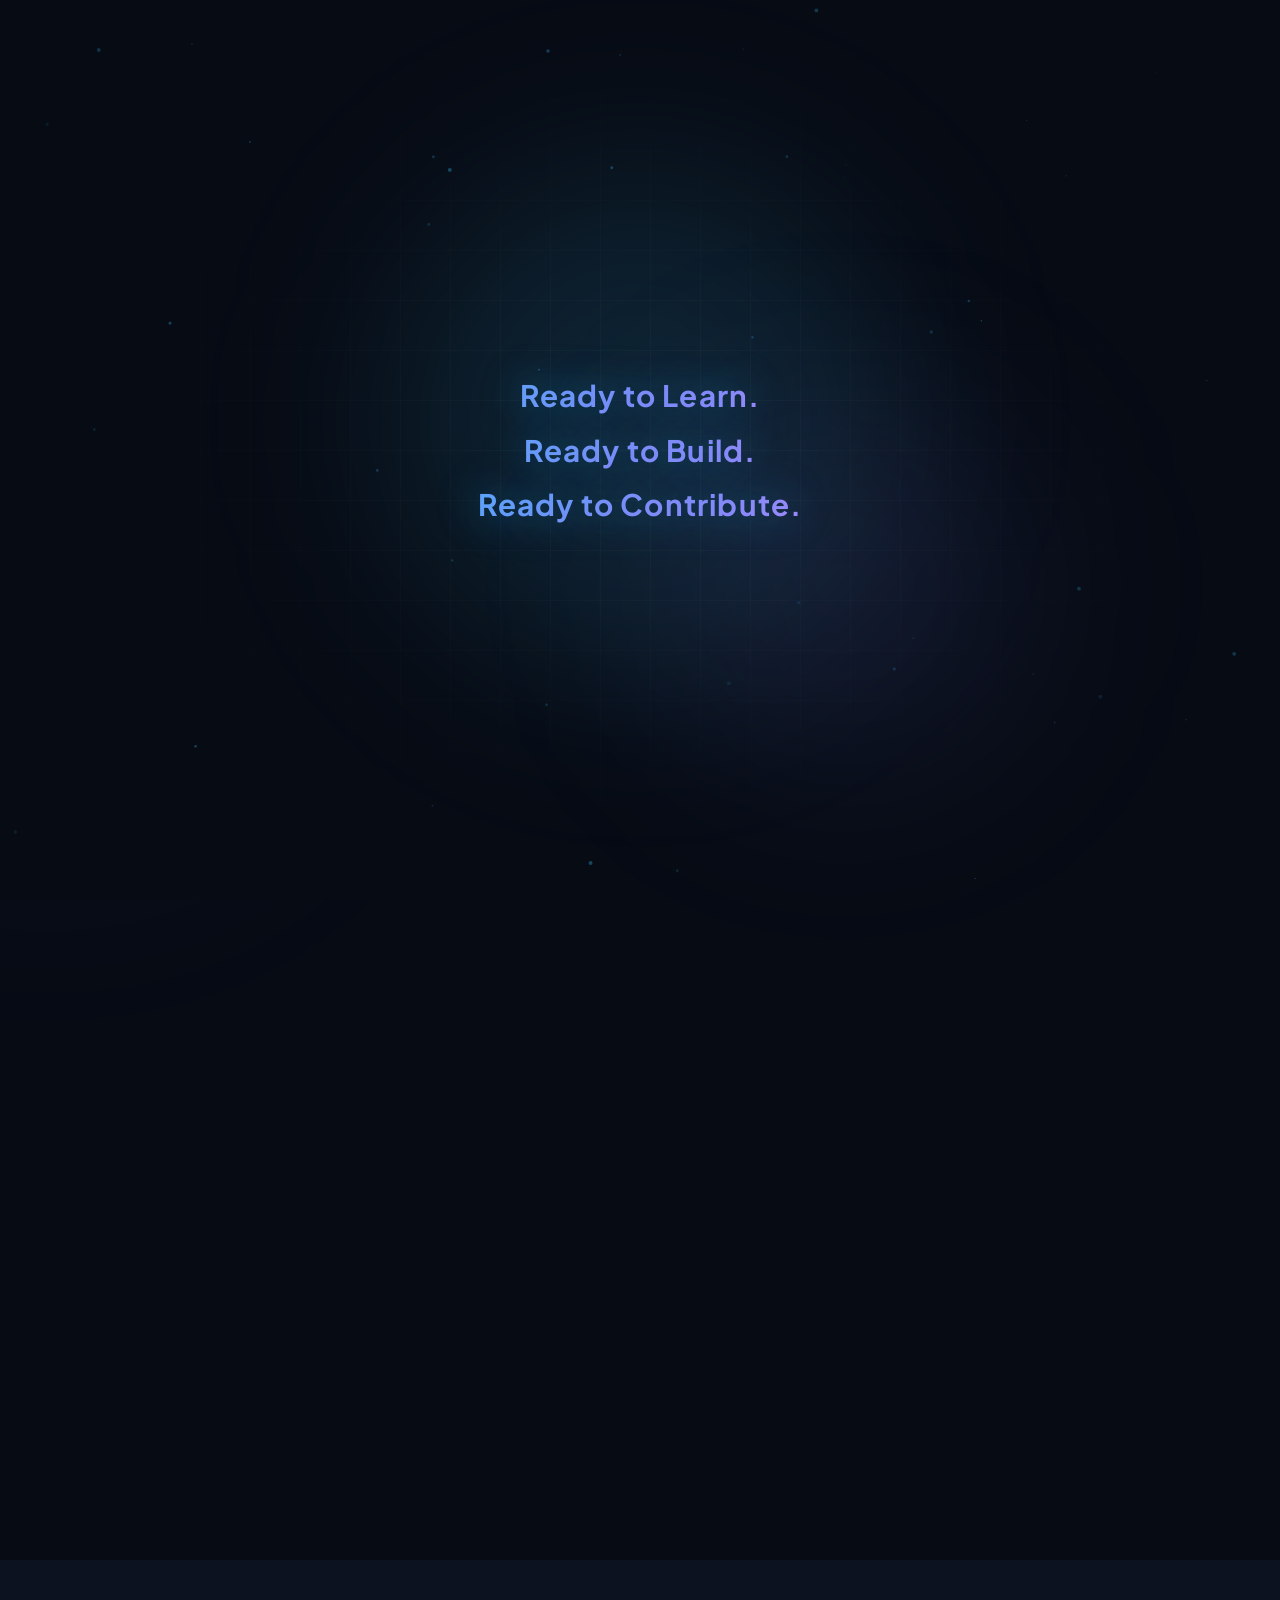
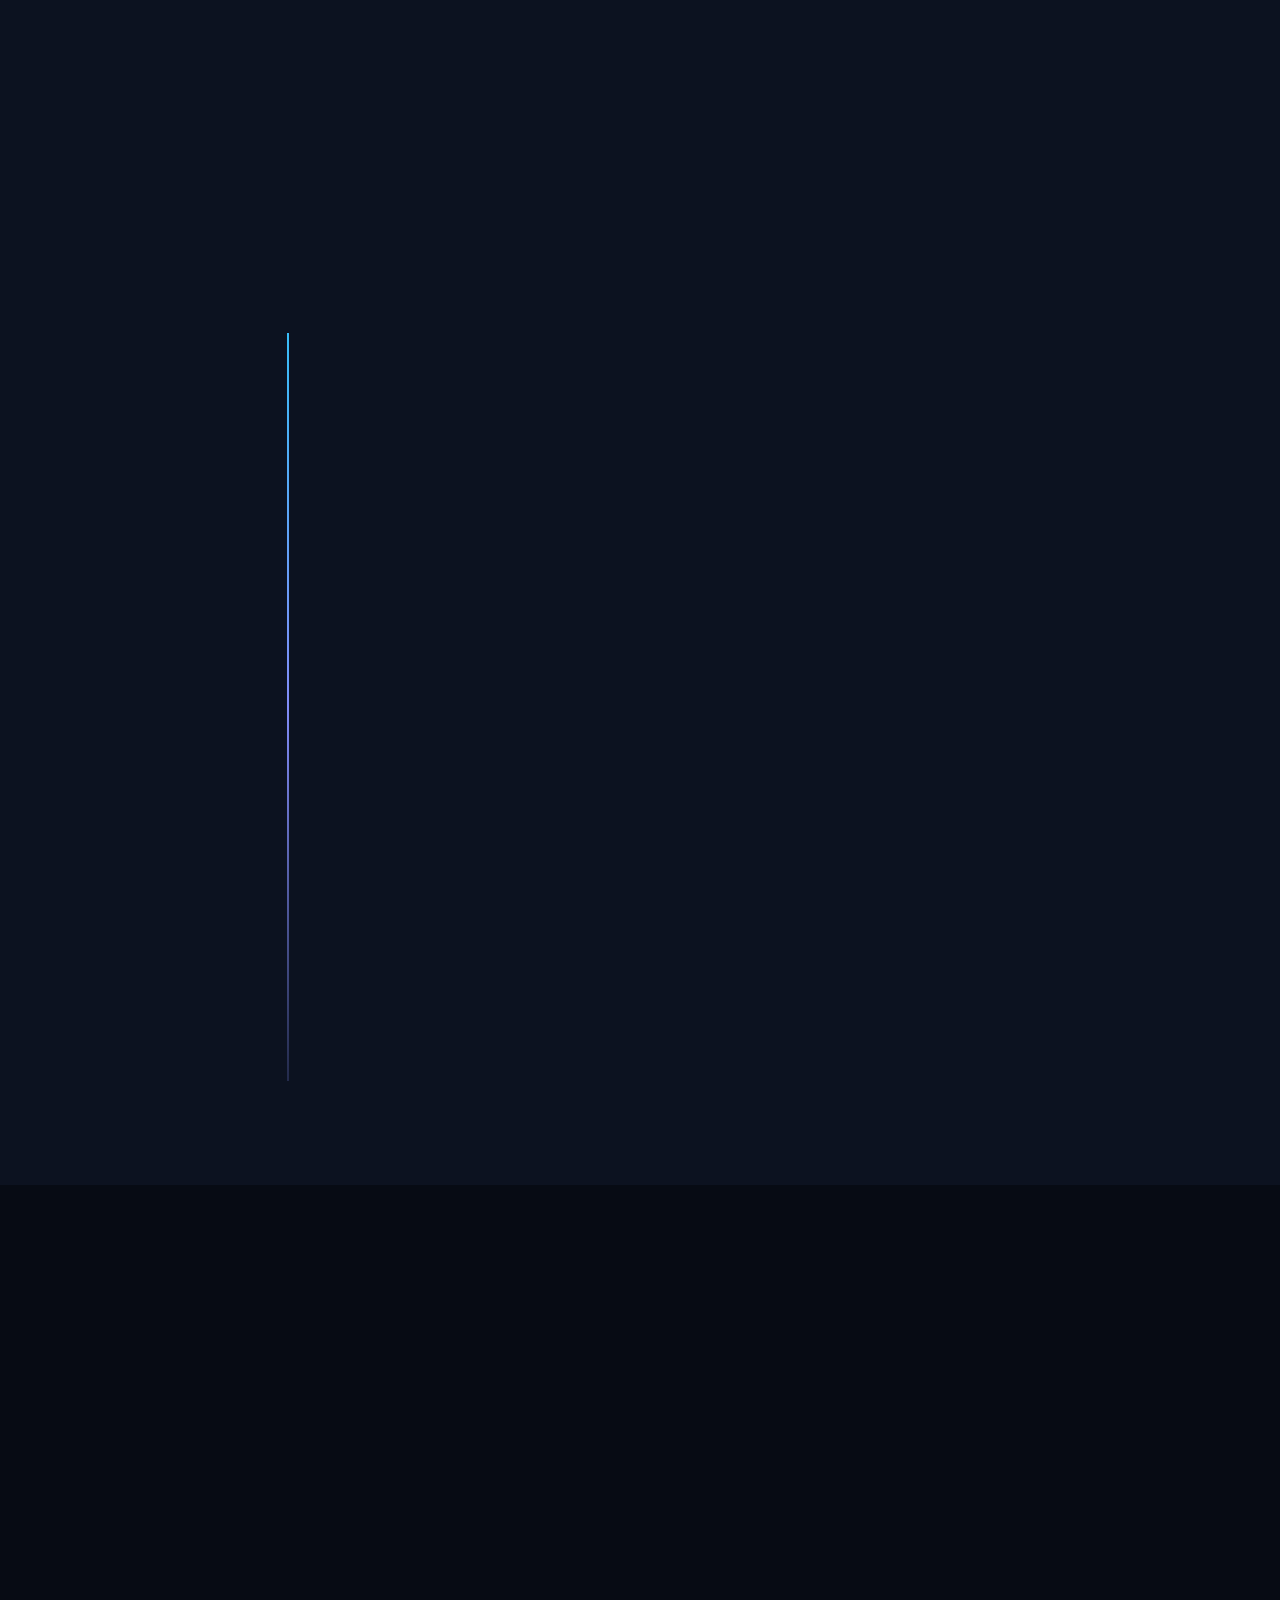
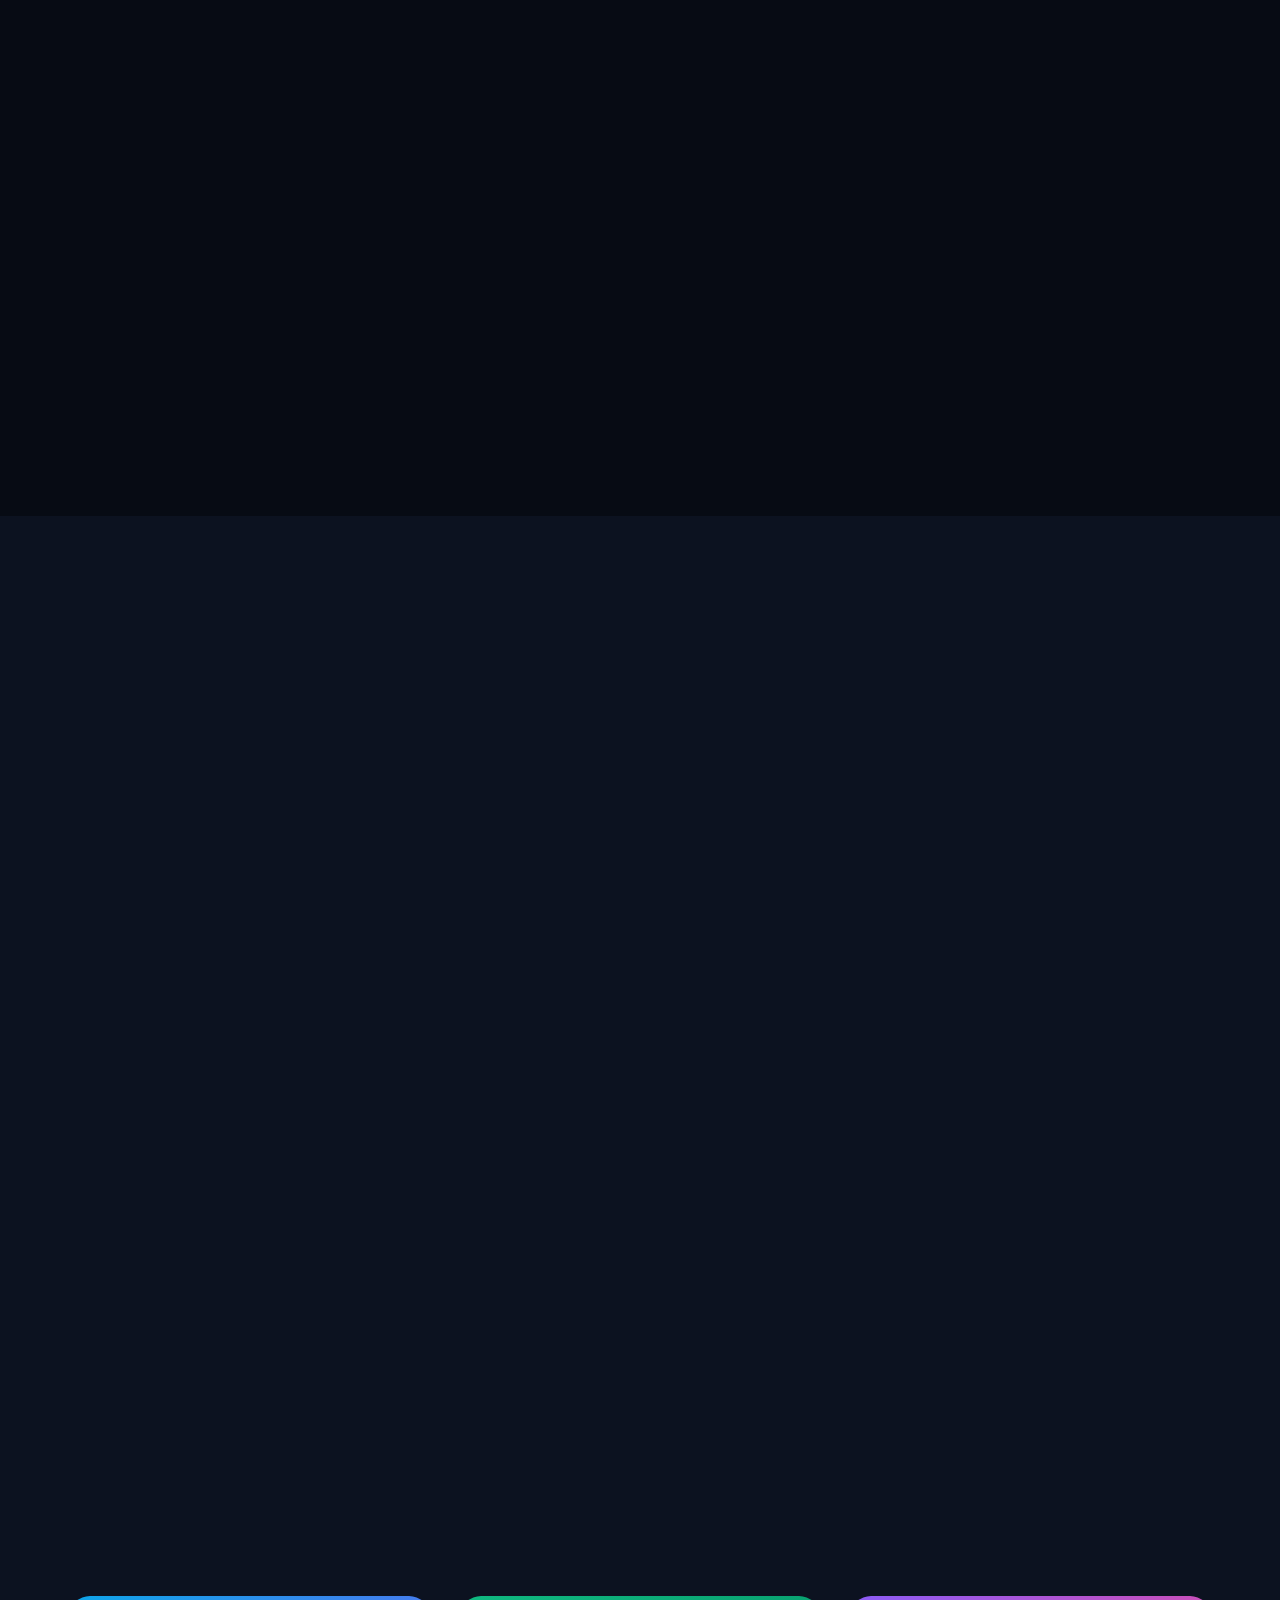
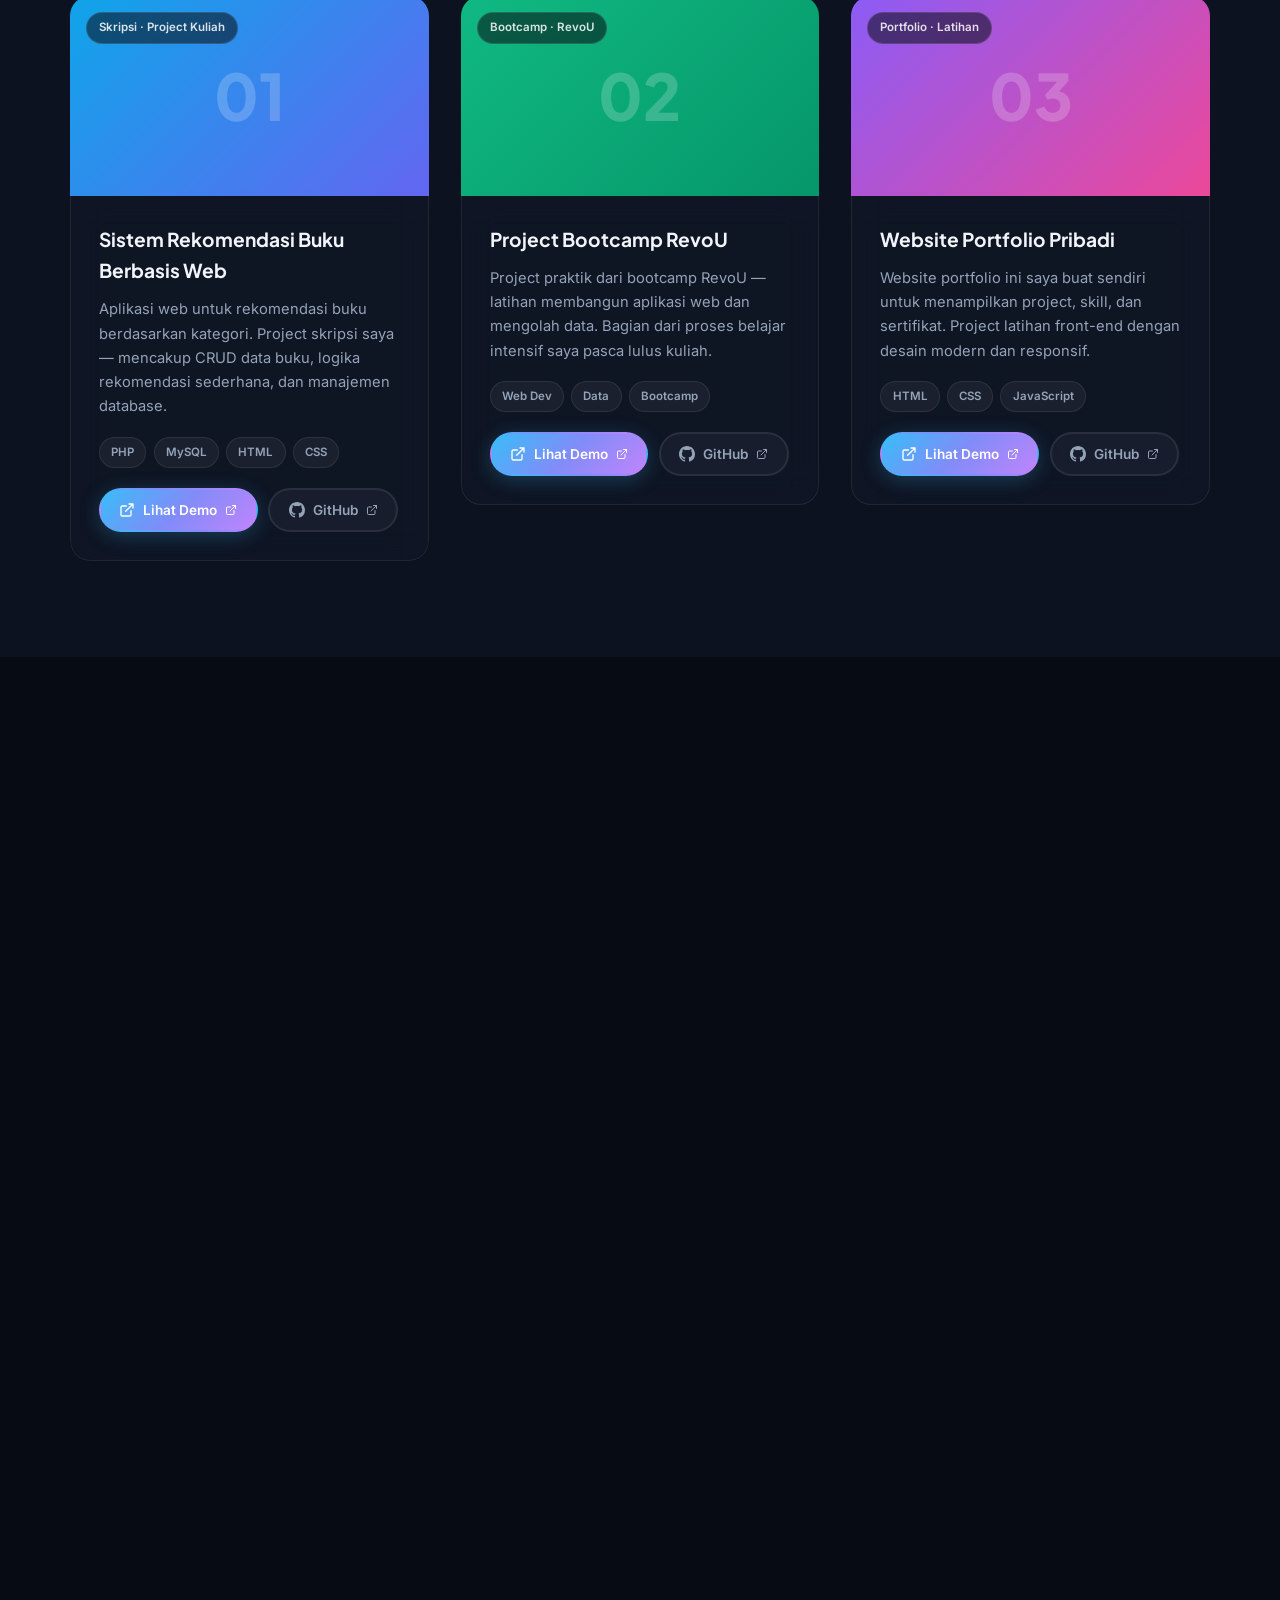
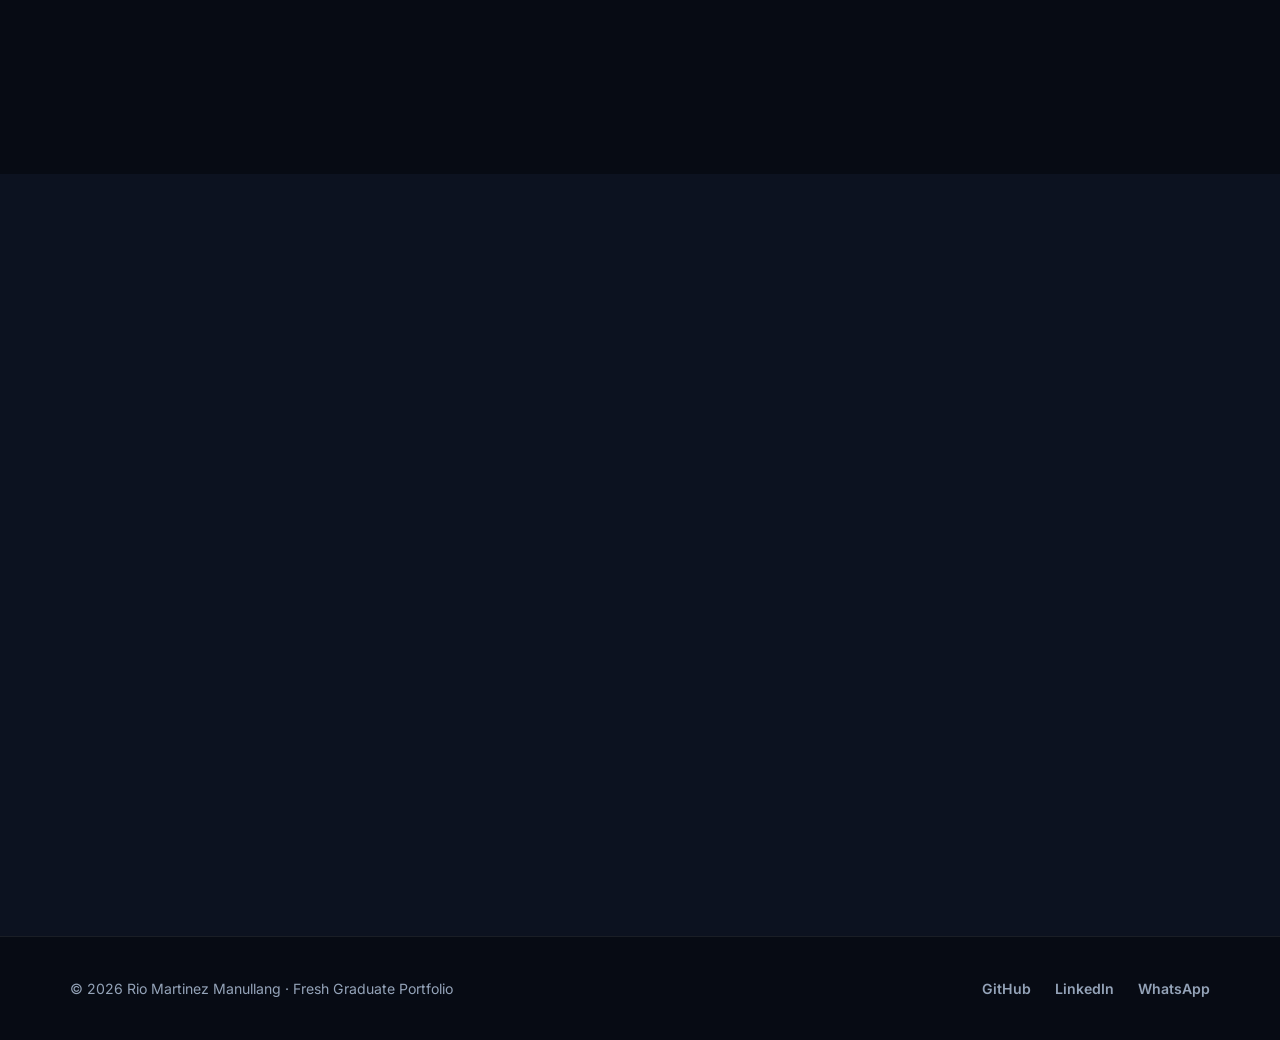
==== commit 0ad34d5b: "Add files via upload" ====
--- a/index.html
+++ b/index.html
@@ -17,6 +17,21 @@
     <div class="welcome-glow welcome-glow--1" aria-hidden="true"></div>
     <div class="welcome-glow welcome-glow--2" aria-hidden="true"></div>
     <div class="welcome-grid" aria-hidden="true"></div>
+    
+    <!-- Floating Tech Icons -->
+    <div class="welcome-tech-icons" aria-hidden="true">
+      <div class="tech-icon tech-icon--html" data-tech="HTML">HTML</div>
+      <div class="tech-icon tech-icon--css" data-tech="CSS">CSS</div>
+      <div class="tech-icon tech-icon--js" data-tech="JS">JS</div>
+      <div class="tech-icon tech-icon--php" data-tech="PHP">PHP</div>
+      <div class="tech-icon tech-icon--sql" data-tech="SQL">SQL</div>
+      <div class="tech-icon tech-icon--github" data-tech="GitHub">
+        <svg width="24" height="24" viewBox="0 0 24 24" fill="currentColor"><path d="M12 0C5.37 0 0 5.37 0 12c0 5.31 3.435 9.795 8.205 11.385.6.105.825-.255.825-.57 0-.285-.015-1.23-.015-2.235-3.015.555-3.795-.735-4.035-1.395-.135-.345-.72-1.395-1.23-1.665-.42-.225-1.02-.78-.015-.795.945-.015 1.62.87 1.845 1.23 1.08 1.815 2.805 1.305 3.495.99.105-.78.42-1.305.765-1.605-2.67-.3-5.46-1.335-5.46-5.925 0-1.305.465-2.385 1.23-3.225-.12-.3-.54-1.53.12-3.18 0 0 1.005-.315 3.3 1.23.96-.27 1.98-.405 3-.405s2.04.135 3 .405c2.295-1.56 3.3-1.23 3.3-1.23.66 1.65.24 2.88.12 3.18.765.84 1.23 1.905 1.23 3.225 0 4.605-2.805 5.625-5.475 5.925.435.375.81 1.095.81 2.22 0 1.605-.015 2.895-.015 3.3 0 .315.225.69.825.57A12.02 12.02 0 0024 12c0-6.63-5.37-12-12-12z"/></svg>
+      </div>
+      <div class="tech-icon tech-icon--data" data-tech="DATA">
+        <svg width="24" height="24" viewBox="0 0 24 24" fill="none" stroke="currentColor" stroke-width="2"><path d="M21 16V8a2 2 0 00-1-1.73l-7-4a2 2 0 00-2 0l-7 4A2 2 0 003 8v8a2 2 0 001 1.73l7 4a2 2 0 002 0l7-4A2 2 0 0021 16z"/><polyline points="3.27 6.96 12 12.01 20.73 6.96"/><line x1="12" y1="22.08" x2="12" y2="12"/></svg>
+      </div>
+    </div>
 
     <div class="welcome-content">
       <div class="welcome-stage welcome-stage--1" data-stage="1">
@@ -34,8 +49,9 @@
 
       <div class="welcome-stage welcome-stage--3" data-stage="3">
         <p class="welcome-final">
+          <span class="welcome-final-line">Ready to Learn.</span>
           <span class="welcome-final-line">Ready to Build.</span>
-          <span class="welcome-final-line">Ready to Learn.</span>
+          <span class="welcome-final-line">Ready to Contribute.</span>
         </p>
       </div>
     </div>
@@ -44,6 +60,9 @@
   <div class="bg-glow bg-glow--1" aria-hidden="true"></div>
   <div class="bg-glow bg-glow--2" aria-hidden="true"></div>
   <div class="bg-grid" aria-hidden="true"></div>
+
+  <!-- Scroll Progress Bar -->
+  <div class="scroll-progress" id="scroll-progress" aria-hidden="true"></div>
 
   <header class="site-header" id="top">
     <nav class="nav container" aria-label="Navigasi utama">
@@ -57,6 +76,7 @@
         <li><a href="#about">Tentang</a></li>
         <li><a href="#journey">Perjalanan</a></li>
         <li><a href="#skills">Keahlian</a></li>
+        <li><a href="#learning">Learning</a></li>
         <li><a href="#projects">Proyek</a></li>
         <li><a href="#certificates">Sertifikat</a></li>
         <li><a href="#contact">Kontak</a></li>
@@ -90,6 +110,12 @@
               </svg>
             </a>
             <a href="#contact" class="btn btn-secondary">Hubungi Saya</a>
+            <a href="#" class="btn btn-outline" id="download-cv-btn" aria-label="Download CV Rio Martinez">
+              <svg width="18" height="18" viewBox="0 0 24 24" fill="none" aria-hidden="true">
+                <path d="M21 15v4a2 2 0 01-2 2H5a2 2 0 01-2-2v-4M7 10l5 5 5-5M12 15V3" stroke="currentColor" stroke-width="2" stroke-linecap="round" stroke-linejoin="round"/>
+              </svg>
+              Download CV
+            </a>
           </div>
           <div class="hero-meta reveal" data-delay="5">
             <div class="hero-meta-item">
@@ -157,16 +183,16 @@
         </div>
         <div class="about-details reveal" data-delay="2">
           <div class="about-stat glass">
-            <strong>UKST</strong>
-            <span>S1 Teknik Informatika · 2021–2025</span>
+            <strong class="counter" data-target="6">0</strong>
+            <span>Project Selesai</span>
           </div>
           <div class="about-stat glass">
-            <strong>INFOKOM</strong>
-            <span>Divisi Informasi HMPS TI · 2023–2024</span>
+            <strong class="counter" data-target="8">0</strong>
+            <span>Sertifikat</span>
           </div>
           <div class="about-stat glass">
-            <strong>RevoU</strong>
-            <span>Bootcamp · Web & Data Analytics</span>
+            <strong class="counter" data-target="3">0</strong>
+            <span>Tahun Pengalaman</span>
           </div>
         </div>
       </div>
@@ -295,170 +321,89 @@
       </div>
     </section>
 
+    <!-- Currently Learning -->
+    <section class="section section-alt" id="learning">
+      <div class="container">
+        <div class="section-header section-header--center reveal">
+          <span class="section-label">Currently Learning</span>
+          <h2>Skill yang sedang saya <span class="text-gradient">kembangkan</span></h2>
+          <p class="section-desc">Sebagai fresh graduate, saya terus belajar dan mengembangkan skill untuk siap menghadapi tantangan industri.</p>
+        </div>
+
+        <div class="learning-grid">
+          <div class="learning-card glass reveal">
+            <div class="learning-icon">
+              <svg width="32" height="32" viewBox="0 0 24 24" fill="none" stroke="currentColor" stroke-width="2">
+                <path d="M16 18l6-6-6-6M8 6l-6 6 6 6"/>
+              </svg>
+            </div>
+            <h3>Web Development</h3>
+            <p>JavaScript frameworks, modern CSS, responsive design, dan performance optimization.</p>
+          </div>
+
+          <div class="learning-card glass reveal" data-delay="1">
+            <div class="learning-icon">
+              <svg width="32" height="32" viewBox="0 0 24 24" fill="none" stroke="currentColor" stroke-width="2">
+                <path d="M21 16V8a2 2 0 00-1-1.73l-7-4a2 2 0 00-2 0l-7 4A2 2 0 003 8v8a2 2 0 001 1.73l7 4a2 2 0 002 0l7-4A2 2 0 0021 16z"/>
+                <polyline points="3.27 6.96 12 12.01 20.73 6.96"/>
+                <line x1="12" y1="22.08" x2="12" y2="12"/>
+              </svg>
+            </div>
+            <h3>Data Analytics</h3>
+            <p>Data visualization, SQL advanced, dan tools analisis data untuk decision making.</p>
+          </div>
+
+          <div class="learning-card glass reveal" data-delay="2">
+            <div class="learning-icon">
+              <svg width="32" height="32" viewBox="0 0 24 24" fill="none" stroke="currentColor" stroke-width="2">
+                <path d="M14.7 6.3a1 1 0 00 0 1.4l1.6 1.6a1 1 0 001.4 0l3.77-3.77a6 6 0 01-7.94 7.94l-6.91 6.91a2.12 2.12 0 01-3-3l6.91-6.91a6 6 0 017.94-7.94l-3.76 3.76z"/>
+              </svg>
+            </div>
+            <h3>Technology & Tools</h3>
+            <p>Git version control, CI/CD basics, dan modern development tools untuk workflow efisien.</p>
+          </div>
+        </div>
+      </div>
+    </section>
+
     <!-- Proyek -->
     <section class="section section-alt" id="projects">
       <div class="container">
-        <div class="section-header section-header--center reveal">
-          <span class="section-label">Proyek</span>
-          <h2>Project <span class="text-gradient">pembelajaran & portfolio</span></h2>
-          <p class="section-desc">Project-project ini saya kerjakan selama kuliah, bootcamp, dan latihan mandiri — sebagai bukti proses belajar saya, bukan produk enterprise.</p>
-        </div>
-
-        <div class="projects-grid">
-          <article class="project-card reveal">
-            <div class="project-image">
-              <div class="project-image-bg project-image-bg--1"></div>
-              <span class="project-number">01</span>
-              <span class="project-type">Skripsi · Project Kuliah</span>
-              <div class="project-overlay">
-                <a href="#" class="btn btn-sm btn-primary" aria-label="Lihat demo Sistem Rekomendasi Buku">Lihat Demo</a>
-              </div>
-            </div>
-            <div class="project-body glass">
-              <h3>Sistem Rekomendasi Buku Berbasis Web</h3>
-              <p>Aplikasi web untuk rekomendasi buku berdasarkan kategori. Project skripsi saya — mencakup CRUD data buku, logika rekomendasi sederhana, dan manajemen database.</p>
-              <ul class="project-tags">
-                <li>PHP</li>
-                <li>MySQL</li>
-                <li>HTML</li>
-                <li>CSS</li>
-              </ul>
-              <div class="project-links">
-                <a href="#" class="btn btn-sm btn-primary" aria-label="Lihat demo Sistem Rekomendasi Buku">
-                  <svg width="16" height="16" viewBox="0 0 24 24" fill="none" aria-hidden="true"><path d="M18 13v6a2 2 0 01-2 2H5a2 2 0 01-2-2V8a2 2 0 012-2h6M15 3h6v6M10 14L21 3" stroke="currentColor" stroke-width="2" stroke-linecap="round" stroke-linejoin="round"/></svg>
-                  Lihat Demo
-                </a>
-                <a href="#" class="btn btn-sm btn-ghost" aria-label="Lihat kode GitHub Sistem Rekomendasi Buku">
-                  <svg width="16" height="16" viewBox="0 0 24 24" fill="currentColor" aria-hidden="true"><path d="M12 0C5.37 0 0 5.37 0 12c0 5.31 3.435 9.795 8.205 11.385.6.105.825-.255.825-.57 0-.285-.015-1.23-.015-2.235-3.015.555-3.795-.735-4.035-1.395-.135-.345-.72-1.395-1.23-1.665-.42-.225-1.02-.78-.015-.795.945-.015 1.62.87 1.845 1.23 1.08 1.815 2.805 1.305 3.495.99.105-.78.42-1.305.765-1.605-2.67-.3-5.46-1.335-5.46-5.925 0-1.305.465-2.385 1.23-3.225-.12-.3-.54-1.53.12-3.18 0 0 1.005-.315 3.3 1.23.96-.27 1.98-.405 3-.405s2.04.135 3 .405c2.295-1.56 3.3-1.23 3.3-1.23.66 1.65.24 2.88.12 3.18.765.84 1.23 1.905 1.23 3.225 0 4.605-2.805 5.625-5.475 5.925.435.375.81 1.095.81 2.22 0 1.605-.015 2.895-.015 3.3 0 .315.225.69.825.57A12.02 12.02 0 0024 12c0-6.63-5.37-12-12-12z"/></svg>
-                  GitHub
-                </a>
-              </div>
-            </div>
-          </article>
-
-          <article class="project-card reveal" data-delay="1">
-            <div class="project-image">
-              <div class="project-image-bg project-image-bg--2"></div>
-              <span class="project-number">02</span>
-              <span class="project-type">Bootcamp · RevoU</span>
-              <div class="project-overlay">
-                <a href="#" class="btn btn-sm btn-primary" aria-label="Lihat demo Project Bootcamp">Lihat Demo</a>
-              </div>
-            </div>
-            <div class="project-body glass">
-              <h3>Project Bootcamp RevoU</h3>
-              <p>Project praktik dari bootcamp RevoU — latihan membangun aplikasi web dan mengolah data. Bagian dari proses belajar intensif saya pasca lulus kuliah.</p>
-              <ul class="project-tags">
-                <li>Web Dev</li>
-                <li>Data</li>
-                <li>Bootcamp</li>
-              </ul>
-              <div class="project-links">
-                <a href="#" class="btn btn-sm btn-primary" aria-label="Lihat demo Project Bootcamp">
-                  <svg width="16" height="16" viewBox="0 0 24 24" fill="none" aria-hidden="true"><path d="M18 13v6a2 2 0 01-2 2H5a2 2 0 01-2-2V8a2 2 0 012-2h6M15 3h6v6M10 14L21 3" stroke="currentColor" stroke-width="2" stroke-linecap="round" stroke-linejoin="round"/></svg>
-                  Lihat Demo
-                </a>
-                <a href="#" class="btn btn-sm btn-ghost" aria-label="Lihat kode GitHub Project Bootcamp">
-                  <svg width="16" height="16" viewBox="0 0 24 24" fill="currentColor" aria-hidden="true"><path d="M12 0C5.37 0 0 5.37 0 12c0 5.31 3.435 9.795 8.205 11.385.6.105.825-.255.825-.57 0-.285-.015-1.23-.015-2.235-3.015.555-3.795-.735-4.035-1.395-.135-.345-.72-1.395-1.23-1.665-.42-.225-1.02-.78-.015-.795.945-.015 1.62.87 1.845 1.23 1.08 1.815 2.805 1.305 3.495.99.105-.78.42-1.305.765-1.605-2.67-.3-5.46-1.335-5.46-5.925 0-1.305.465-2.385 1.23-3.225-.12-.3-.54-1.53.12-3.18 0 0 1.005-.315 3.3 1.23.96-.27 1.98-.405 3-.405s2.04.135 3 .405c2.295-1.56 3.3-1.23 3.3-1.23.66 1.65.24 2.88.12 3.18.765.84 1.23 1.905 1.23 3.225 0 4.605-2.805 5.625-5.475 5.925.435.375.81 1.095.81 2.22 0 1.605-.015 2.895-.015 3.3 0 .315.225.69.825.57A12.02 12.02 0 0024 12c0-6.63-5.37-12-12-12z"/></svg>
-                  GitHub
-                </a>
-              </div>
-            </div>
-          </article>
-
-          <article class="project-card reveal" data-delay="2">
-            <div class="project-image">
-              <div class="project-image-bg project-image-bg--3"></div>
-              <span class="project-number">03</span>
-              <span class="project-type">Portfolio · Latihan</span>
-              <div class="project-overlay">
-                <a href="#top" class="btn btn-sm btn-primary" aria-label="Lihat website portfolio ini">Lihat Demo</a>
-              </div>
-            </div>
-            <div class="project-body glass">
-              <h3>Website Portfolio Pribadi</h3>
-              <p>Website portfolio ini saya buat sendiri untuk menampilkan project, skill, dan sertifikat. Project latihan front-end dengan desain modern dan responsif.</p>
-              <ul class="project-tags">
-                <li>HTML</li>
-                <li>CSS</li>
-                <li>JavaScript</li>
-              </ul>
-              <div class="project-links">
-                <a href="#top" class="btn btn-sm btn-primary" aria-label="Lihat demo Website Portfolio">
-                  <svg width="16" height="16" viewBox="0 0 24 24" fill="none" aria-hidden="true"><path d="M18 13v6a2 2 0 01-2 2H5a2 2 0 01-2-2V8a2 2 0 012-2h6M15 3h6v6M10 14L21 3" stroke="currentColor" stroke-width="2" stroke-linecap="round" stroke-linejoin="round"/></svg>
-                  Lihat Demo
-                </a>
-                <a href="#" class="btn btn-sm btn-ghost" aria-label="Lihat kode GitHub Website Portfolio">
-                  <svg width="16" height="16" viewBox="0 0 24 24" fill="currentColor" aria-hidden="true"><path d="M12 0C5.37 0 0 5.37 0 12c0 5.31 3.435 9.795 8.205 11.385.6.105.825-.255.825-.57 0-.285-.015-1.23-.015-2.235-3.015.555-3.795-.735-4.035-1.395-.135-.345-.72-1.395-1.23-1.665-.42-.225-1.02-.78-.015-.795.945-.015 1.62.87 1.845 1.23 1.08 1.815 2.805 1.305 3.495.99.105-.78.42-1.305.765-1.605-2.67-.3-5.46-1.335-5.46-5.925 0-1.305.465-2.385 1.23-3.225-.12-.3-.54-1.53.12-3.18 0 0 1.005-.315 3.3 1.23.96-.27 1.98-.405 3-.405s2.04.135 3 .405c2.295-1.56 3.3-1.23 3.3-1.23.66 1.65.24 2.88.12 3.18.765.84 1.23 1.905 1.23 3.225 0 4.605-2.805 5.625-5.475 5.925.435.375.81 1.095.81 2.22 0 1.605-.015 2.895-.015 3.3 0 .315.225.69.825.57A12.02 12.02 0 0024 12c0-6.63-5.37-12-12-12z"/></svg>
-                  GitHub
-                </a>
-              </div>
-            </div>
-          </article>
-        </div>
+        <div class="projects-section-head reveal">
+          <div class="section-header section-header--center">
+            <span class="section-label">Proyek</span>
+            <h2>Project <span class="text-gradient">pembelajaran & portfolio</span></h2>
+            <p class="section-desc">Project-project ini saya kerjakan selama kuliah, bootcamp, dan latihan mandiri — sebagai bukti proses belajar saya, bukan produk enterprise.</p>
+          </div>
+          <button type="button" class="projects-view-all" id="proj-view-all-btn" aria-expanded="false">
+            Lihat Semua
+            <svg width="16" height="16" viewBox="0 0 24 24" fill="none" aria-hidden="true">
+              <path d="M5 12h14M13 6l6 6-6 6" stroke="currentColor" stroke-width="2" stroke-linecap="round" stroke-linejoin="round"/>
+            </svg>
+          </button>
+        </div>
+
+        <div class="projects-grid" id="projects-grid"></div>
       </div>
     </section>
 
     <!-- Sertifikat -->
     <section class="section container" id="certificates">
-      <div class="section-header section-header--center reveal">
-        <span class="section-label">Sertifikat</span>
-        <h2>Hasil <span class="text-gradient">pembelajaran</span> saya</h2>
-        <p class="section-desc">Sertifikat dari bootcamp, course online, dan kegiatan akademik — bukti proses belajar saya, bukan sertifikasi enterprise level.</p>
-      </div>
-
-      <div class="certificates-grid">
-        <article class="cert-card glass reveal">
-          <div class="cert-icon" aria-hidden="true">
-            <svg width="28" height="28" viewBox="0 0 24 24" fill="none"><path d="M12 15l-3 3-3-3M12 9l3-3 3 3M6 12h12" stroke="currentColor" stroke-width="1.5" stroke-linecap="round" stroke-linejoin="round"/><rect x="3" y="3" width="18" height="18" rx="3" stroke="currentColor" stroke-width="1.5"/></svg>
-          </div>
-          <div class="cert-body">
-            <span class="cert-issuer">Bootcamp · RevoU</span>
-            <h3>RevoU Bootcamp Program</h3>
-            <p>Sertifikat kelulusan bootcamp RevoU — program intensif Web Development dan Data Analytics pasca lulus kuliah.</p>
-            <span class="cert-tag">Bootcamp</span>
-            <span class="cert-date">2025</span>
-          </div>
-          <a href="assets/certificates/revou-bootcamp.pdf" class="btn btn-sm btn-outline cert-btn" target="_blank" rel="noopener noreferrer">
-            <svg width="16" height="16" viewBox="0 0 24 24" fill="none" aria-hidden="true"><path d="M14 2H6a2 2 0 00-2 2v16a2 2 0 002 2h12a2 2 0 002-2V8l-6-6z" stroke="currentColor" stroke-width="2" stroke-linecap="round" stroke-linejoin="round"/><path d="M14 2v6h6M16 13H8M16 17H8M10 9H8" stroke="currentColor" stroke-width="2" stroke-linecap="round" stroke-linejoin="round"/></svg>
-            Lihat Sertifikat
-          </a>
-        </article>
-
-        <article class="cert-card glass reveal" data-delay="1">
-          <div class="cert-icon cert-icon--2" aria-hidden="true">
-            <svg width="28" height="28" viewBox="0 0 24 24" fill="none"><path d="M12 15l-3 3-3-3M12 9l3-3 3 3M6 12h12" stroke="currentColor" stroke-width="1.5" stroke-linecap="round" stroke-linejoin="round"/><rect x="3" y="3" width="18" height="18" rx="3" stroke="currentColor" stroke-width="1.5"/></svg>
-          </div>
-          <div class="cert-body">
-            <span class="cert-issuer">Seminar Nasional · SNISTIK</span>
-            <h3>Sertifikat Pemakalah</h3>
-            <p>Sertifikat sebagai pemakalah pada Seminar Nasional SNISTIK, 23 September 2023 — pengalaman presentasi akademik.</p>
-            <span class="cert-tag">Akademik</span>
-            <span class="cert-date">2023</span>
-          </div>
-          <a href="assets/certificates/snistik-pemakalah.pdf" class="btn btn-sm btn-outline cert-btn" target="_blank" rel="noopener noreferrer">
-            <svg width="16" height="16" viewBox="0 0 24 24" fill="none" aria-hidden="true"><path d="M14 2H6a2 2 0 00-2 2v16a2 2 0 002 2h12a2 2 0 002-2V8l-6-6z" stroke="currentColor" stroke-width="2" stroke-linecap="round" stroke-linejoin="round"/><path d="M14 2v6h6M16 13H8M16 17H8M10 9H8" stroke="currentColor" stroke-width="2" stroke-linecap="round" stroke-linejoin="round"/></svg>
-            Lihat Sertifikat
-          </a>
-        </article>
-
-        <article class="cert-card glass reveal" data-delay="2">
-          <div class="cert-icon cert-icon--3" aria-hidden="true">
-            <svg width="28" height="28" viewBox="0 0 24 24" fill="none"><path d="M12 15l-3 3-3-3M12 9l3-3 3 3M6 12h12" stroke="currentColor" stroke-width="1.5" stroke-linecap="round" stroke-linejoin="round"/><rect x="3" y="3" width="18" height="18" rx="3" stroke="currentColor" stroke-width="1.5"/></svg>
-          </div>
-          <div class="cert-body">
-            <span class="cert-issuer">Online Course</span>
-            <h3>Belajar Dasar Pemrograman Web</h3>
-            <p>Sertifikat course online pemrograman web dasar — bagian dari pembelajaran mandiri saya selama kuliah.</p>
-            <span class="cert-tag">Course Online</span>
-            <span class="cert-date">2024</span>
-          </div>
-          <a href="assets/certificates/web-programming.pdf" class="btn btn-sm btn-outline cert-btn" target="_blank" rel="noopener noreferrer">
-            <svg width="16" height="16" viewBox="0 0 24 24" fill="none" aria-hidden="true"><path d="M14 2H6a2 2 0 00-2 2v16a2 2 0 002 2h12a2 2 0 002-2V8l-6-6z" stroke="currentColor" stroke-width="2" stroke-linecap="round" stroke-linejoin="round"/><path d="M14 2v6h6M16 13H8M16 17H8M10 9H8" stroke="currentColor" stroke-width="2" stroke-linecap="round" stroke-linejoin="round"/></svg>
-            Lihat Sertifikat
-          </a>
-        </article>
-      </div>
+      <div class="certificates-section-head reveal">
+        <div class="section-header section-header--center">
+          <span class="section-label">Sertifikat</span>
+          <h2>Hasil <span class="text-gradient">pembelajaran</span> saya</h2>
+          <p class="section-desc">Sertifikat dari bootcamp, course online, dan kegiatan akademik — bukti proses belajar saya, bukan sertifikasi enterprise level.</p>
+        </div>
+        <button type="button" class="certificates-view-all" id="cert-view-all-btn" aria-expanded="false">
+          Lihat Semua Sertifikat
+          <svg width="16" height="16" viewBox="0 0 24 24" fill="none" aria-hidden="true">
+            <path d="M5 12h14M13 6l6 6-6 6" stroke="currentColor" stroke-width="2" stroke-linecap="round" stroke-linejoin="round"/>
+          </svg>
+        </button>
+      </div>
+
+      <div class="certificates-grid" id="certificates-grid" aria-live="polite"></div>
     </section>
 
     <!-- Kontak -->
@@ -510,6 +455,38 @@
     </div>
   </footer>
 
+  <!-- Modal: preview sertifikat -->
+  <div id="cert-viewer-modal" class="cert-viewer-modal" aria-hidden="true">
+    <div class="cert-viewer-backdrop" data-cert-close="viewer"></div>
+    <div class="cert-viewer-panel glass" role="dialog" aria-modal="true" aria-labelledby="cert-viewer-title">
+      <div class="cert-viewer-header">
+        <div class="cert-viewer-header-text">
+          <span class="cert-viewer-issuer" id="cert-viewer-issuer"></span>
+          <h3 id="cert-viewer-title"></h3>
+        </div>
+        <div class="cert-viewer-header-actions">
+          <a href="#" class="cert-viewer-open-drive" id="cert-viewer-open-drive" target="_blank" rel="noopener noreferrer" aria-label="Buka sertifikat di Google Drive">
+            <svg width="18" height="18" viewBox="0 0 24 24" fill="none" aria-hidden="true">
+              <path d="M18 13v6a2 2 0 01-2 2H5a2 2 0 01-2-2V8a2 2 0 012-2h6M15 3h6v6M10 14L21 3" stroke="currentColor" stroke-width="2" stroke-linecap="round" stroke-linejoin="round"/>
+            </svg>
+            Open Google Drive
+          </a>
+          <button type="button" class="cert-viewer-close" aria-label="Tutup preview sertifikat" data-cert-close="viewer">
+            <svg width="20" height="20" viewBox="0 0 24 24" fill="none" aria-hidden="true">
+              <path d="M18 6L6 18M6 6l12 12" stroke="currentColor" stroke-width="2" stroke-linecap="round"/>
+            </svg>
+          </button>
+        </div>
+      </div>
+      <div class="cert-viewer-body">
+        <iframe id="cert-viewer-iframe" title="Preview sertifikat" loading="lazy" allow="autoplay"></iframe>
+        <p class="cert-viewer-placeholder" id="cert-viewer-placeholder" hidden>
+          Link sertifikat belum tersedia.
+        </p>
+      </div>
+    </div>
+  </div>
+
   <script src="script.js"></script>
 </body>
 </html>
--- a/style.css
+++ b/style.css
@@ -104,12 +104,113 @@
   z-index: 0;
 }
 
+/* ── Scroll Progress Bar ── */
+.scroll-progress {
+  position: fixed;
+  top: 0;
+  left: 0;
+  height: 3px;
+  background: var(--gradient);
+  width: 0%;
+  z-index: 1000;
+  transition: width 0.1s ease-out;
+}
+
 /* ── Utilities ── */
 .glass {
   background: var(--glass);
   backdrop-filter: blur(16px);
   -webkit-backdrop-filter: blur(16px);
   border: 1px solid var(--glass-border);
+}
+
+/* ── Welcome Tech Icons ── */
+.welcome-tech-icons {
+  position: absolute;
+  inset: 0;
+  pointer-events: none;
+  z-index: 1;
+}
+
+.tech-icon {
+  position: absolute;
+  display: flex;
+  align-items: center;
+  justify-content: center;
+  padding: 0.6rem 0.9rem;
+  font-size: 0.75rem;
+  font-weight: 600;
+  color: rgba(255, 255, 255, 0.25);
+  background: rgba(255, 255, 255, 0.05);
+  border: 1px solid rgba(255, 255, 255, 0.12);
+  border-radius: 8px;
+  opacity: 0;
+  animation: techIconFloat 10s ease-in-out infinite;
+  filter: blur(0.5px);
+}
+
+.tech-icon svg {
+  width: 22px;
+  height: 22px;
+}
+
+.tech-icon--html {
+  top: 12%;
+  left: 8%;
+  animation-delay: 0s;
+}
+
+.tech-icon--css {
+  top: 22%;
+  right: 12%;
+  animation-delay: 1.5s;
+}
+
+.tech-icon--js {
+  top: 65%;
+  left: 6%;
+  animation-delay: 2.5s;
+}
+
+.tech-icon--php {
+  top: 75%;
+  right: 10%;
+  animation-delay: 3.5s;
+}
+
+.tech-icon--sql {
+  top: 38%;
+  left: 18%;
+  animation-delay: 4.5s;
+}
+
+.tech-icon--github {
+  top: 52%;
+  right: 22%;
+  animation-delay: 5.5s;
+}
+
+.tech-icon--data {
+  top: 28%;
+  left: 32%;
+  animation-delay: 6.5s;
+}
+
+@keyframes techIconFloat {
+  0% {
+    opacity: 0;
+    transform: translateY(25px) rotate(-5deg);
+  }
+  15% {
+    opacity: 0.25;
+  }
+  85% {
+    opacity: 0.25;
+  }
+  100% {
+    opacity: 0;
+    transform: translateY(-25px) rotate(5deg);
+  }
 }
 
 .text-gradient {
@@ -690,6 +791,52 @@
   box-shadow: var(--shadow-glow);
 }
 
+/* ── Currently Learning ── */
+.learning-grid {
+  display: grid;
+  grid-template-columns: repeat(auto-fit, minmax(300px, 1fr));
+  gap: 1.5rem;
+}
+
+.learning-card {
+  display: flex;
+  flex-direction: column;
+  gap: 1rem;
+  padding: 1.75rem;
+  border-radius: var(--radius);
+  transition: transform var(--transition), border-color var(--transition), box-shadow var(--transition);
+}
+
+.learning-card:hover {
+  transform: translateY(-4px);
+  border-color: rgba(56, 189, 248, 0.25);
+  box-shadow: var(--shadow-glow);
+}
+
+.learning-icon {
+  width: 56px;
+  height: 56px;
+  display: flex;
+  align-items: center;
+  justify-content: center;
+  border-radius: var(--radius-sm);
+  background: rgba(56, 189, 248, 0.12);
+  color: var(--accent);
+}
+
+.learning-card h3 {
+  font-family: var(--font-display);
+  font-size: 1.15rem;
+  font-weight: 700;
+  margin-bottom: 0.25rem;
+}
+
+.learning-card p {
+  font-size: 0.92rem;
+  color: var(--text-muted);
+  line-height: 1.65;
+}
+
 /* ── Timeline ── */
 .timeline {
   position: relative;
@@ -774,6 +921,48 @@
 }
 
 /* ── Projects ── */
+.projects-section-head {
+  position: relative;
+  margin-bottom: 3.5rem;
+}
+
+.projects-section-head .section-header {
+  margin-bottom: 0;
+}
+
+.projects-view-all {
+  position: absolute;
+  top: 0;
+  right: 0;
+  display: inline-flex;
+  align-items: center;
+  gap: 0.4rem;
+  padding: 0.55rem 1.1rem;
+  font-size: 0.88rem;
+  font-weight: 600;
+  color: var(--accent);
+  background: rgba(56, 189, 248, 0.08);
+  border: 1px solid rgba(56, 189, 248, 0.25);
+  border-radius: 999px;
+  cursor: pointer;
+  transition: transform var(--transition), background var(--transition), border-color var(--transition), box-shadow var(--transition);
+}
+
+.projects-view-all:hover {
+  transform: translateY(-2px);
+  background: rgba(56, 189, 248, 0.14);
+  border-color: rgba(56, 189, 248, 0.4);
+  box-shadow: 0 4px 20px rgba(56, 189, 248, 0.15);
+}
+
+.projects-view-all svg {
+  transition: transform var(--transition);
+}
+
+.projects-view-all:hover svg {
+  transform: translateX(3px);
+}
+
 .projects-grid {
   display: grid;
   grid-template-columns: repeat(auto-fill, minmax(340px, 1fr));
@@ -904,16 +1093,34 @@
   gap: 0.65rem;
 }
 
+.project-card--enter {
+  animation: projectCardEnter 0.45s cubic-bezier(0.4, 0, 0.2, 1) both;
+}
+
+@keyframes projectCardEnter {
+  from {
+    opacity: 0;
+    transform: translateY(16px);
+  }
+  to {
+    opacity: 1;
+    transform: translateY(0);
+  }
+}
+
 /* ── Certificates ── */
 .certificates-grid {
   display: grid;
-  grid-template-columns: repeat(auto-fill, minmax(320px, 1fr));
+  grid-template-columns: repeat(3, 1fr);
   gap: 1.5rem;
+  align-items: stretch;
 }
 
 .cert-card {
   display: flex;
   flex-direction: column;
+  height: 100%;
+  min-height: 0;
   padding: 1.75rem;
   border-radius: var(--radius);
   transition: transform var(--transition), border-color var(--transition), box-shadow var(--transition);
@@ -963,6 +1170,10 @@
   font-weight: 700;
   margin-bottom: 0.5rem;
   line-height: 1.35;
+  display: -webkit-box;
+  -webkit-line-clamp: 3;
+  -webkit-box-orient: vertical;
+  overflow: hidden;
 }
 
 .cert-body p {
@@ -999,7 +1210,463 @@
   align-self: flex-start;
 }
 
-/* ── Contact ── */
+/* ── Certificates: section head & view all ── */
+.certificates-section-head {
+  position: relative;
+  margin-bottom: 3.5rem;
+}
+
+.certificates-section-head .section-header {
+  margin-bottom: 0;
+}
+
+.certificates-view-all {
+  position: absolute;
+  top: 0;
+  right: 0;
+  display: inline-flex;
+  align-items: center;
+  gap: 0.4rem;
+  padding: 0.55rem 1.1rem;
+  font-size: 0.88rem;
+  font-weight: 600;
+  color: var(--accent);
+  background: rgba(56, 189, 248, 0.08);
+  border: 1px solid rgba(56, 189, 248, 0.25);
+  border-radius: 999px;
+  cursor: pointer;
+  transition: transform var(--transition), background var(--transition), border-color var(--transition), box-shadow var(--transition);
+}
+
+.certificates-view-all:hover {
+  transform: translateY(-2px);
+  background: rgba(56, 189, 248, 0.14);
+  border-color: rgba(56, 189, 248, 0.4);
+  box-shadow: 0 4px 20px rgba(56, 189, 248, 0.15);
+}
+
+.certificates-view-all svg {
+  transition: transform var(--transition);
+}
+
+.certificates-view-all:hover svg {
+  transform: translateX(3px);
+}
+
+/* ── Certificates: thumbnail ── */
+.cert-card {
+  padding: 0;
+  overflow: hidden;
+}
+
+.cert-card .cert-body {
+  display: flex;
+  flex-direction: column;
+  flex: 1;
+  min-height: 0;
+  padding: 1.25rem 1.5rem 0;
+}
+
+.cert-card .cert-btn {
+  flex-shrink: 0;
+  margin: auto 1.5rem 1.5rem;
+  padding-top: 0;
+  align-self: flex-start;
+}
+
+.cert-thumb {
+  position: relative;
+  flex-shrink: 0;
+  height: 140px;
+  overflow: hidden;
+  display: flex;
+  align-items: center;
+  justify-content: center;
+  border-bottom: 1px solid var(--border);
+}
+
+.cert-thumb-bg {
+  position: absolute;
+  inset: 0;
+  transition: transform 0.5s ease;
+}
+
+.cert-card:hover .cert-thumb-bg {
+  transform: scale(1.06);
+}
+
+.cert-thumb-bg--1 { background: linear-gradient(135deg, #0ea5e9 0%, #6366f1 100%); }
+.cert-thumb-bg--2 { background: linear-gradient(135deg, #10b981 0%, #059669 100%); }
+.cert-thumb-bg--3 { background: linear-gradient(135deg, #f59e0b 0%, #d97706 100%); }
+.cert-thumb-bg--4 { background: linear-gradient(135deg, #ec4899 0%, #be185d 100%); }
+.cert-thumb-bg--5 { background: linear-gradient(135deg, #8b5cf6 0%, #6d28d9 100%); }
+.cert-thumb-bg--6 { background: linear-gradient(135deg, #14b8a6 0%, #0d9488 100%); }
+.cert-thumb-bg--7 { background: linear-gradient(135deg, #38bdf8 0%, #0284c7 100%); }
+.cert-thumb-bg--8 { background: linear-gradient(135deg, #818cf8 0%, #4f46e5 100%); }
+
+.cert-thumb-img {
+  position: absolute;
+  inset: 0;
+  width: 100%;
+  height: 100%;
+  object-fit: cover;
+  transition: transform 0.5s ease;
+}
+
+.cert-card:hover .cert-thumb-img {
+  transform: scale(1.04);
+}
+
+.cert-thumb-icon {
+  position: relative;
+  z-index: 1;
+  width: 48px;
+  height: 48px;
+  display: flex;
+  align-items: center;
+  justify-content: center;
+  border-radius: var(--radius-sm);
+  background: rgba(7, 11, 20, 0.45);
+  backdrop-filter: blur(8px);
+  border: 1px solid rgba(255, 255, 255, 0.12);
+  color: rgba(255, 255, 255, 0.9);
+}
+
+.cert-meta {
+  display: flex;
+  flex-wrap: wrap;
+  align-items: center;
+  gap: 0.4rem;
+  margin-top: 0.65rem;
+}
+
+.cert-tag--training {
+  color: var(--accent-2);
+  background: rgba(129, 140, 248, 0.1);
+}
+
+.cert-tag--certificate {
+  color: var(--accent);
+  background: rgba(56, 189, 248, 0.12);
+}
+
+.cert-card--enter {
+  animation: certCardEnter 0.45s cubic-bezier(0.4, 0, 0.2, 1) both;
+}
+
+@keyframes certCardEnter {
+  from {
+    opacity: 0;
+    transform: translateY(16px);
+  }
+  to {
+    opacity: 1;
+    transform: translateY(0);
+  }
+}
+
+/* ── Certificates: overlay (lihat semua) ── */
+.certificates-overlay {
+  position: fixed;
+  inset: 0;
+  z-index: 9000;
+  display: flex;
+  align-items: center;
+  justify-content: center;
+  padding: 1.5rem;
+  opacity: 0;
+  visibility: hidden;
+  pointer-events: none;
+  transition: opacity 0.35s cubic-bezier(0.4, 0, 0.2, 1),
+              visibility 0.35s cubic-bezier(0.4, 0, 0.2, 1);
+}
+
+.certificates-overlay.is-open {
+  opacity: 1;
+  visibility: visible;
+  pointer-events: auto;
+}
+
+.certificates-overlay-backdrop {
+  position: absolute;
+  inset: 0;
+  background: rgba(7, 11, 20, 0.75);
+  backdrop-filter: blur(6px);
+  -webkit-backdrop-filter: blur(6px);
+}
+
+.certificates-overlay-panel {
+  position: relative;
+  z-index: 1;
+  width: min(1100px, 100%);
+  max-height: min(92vh, 900px);
+  min-height: 0;
+  display: flex;
+  flex-direction: column;
+  overflow: hidden;
+  border-radius: calc(var(--radius) + 4px);
+  box-shadow: var(--shadow), var(--shadow-glow);
+  transform: translateY(24px) scale(0.98);
+  transition: transform 0.4s cubic-bezier(0.4, 0, 0.2, 1);
+}
+
+.certificates-overlay.is-open .certificates-overlay-panel {
+  transform: translateY(0) scale(1);
+}
+
+.certificates-overlay-header {
+  flex-shrink: 0;
+  display: flex;
+  align-items: flex-start;
+  justify-content: space-between;
+  gap: 1rem;
+  padding: 1.5rem 1.75rem 1rem;
+  border-bottom: 1px solid var(--border);
+}
+
+.certificates-overlay-header h3 {
+  font-family: var(--font-display);
+  font-size: 1.35rem;
+  font-weight: 700;
+  margin-top: 0.35rem;
+}
+
+.certificates-overlay-close,
+.cert-viewer-close {
+  flex-shrink: 0;
+  display: flex;
+  align-items: center;
+  justify-content: center;
+  width: 40px;
+  height: 40px;
+  border: 1px solid var(--border);
+  border-radius: 999px;
+  background: rgba(255, 255, 255, 0.04);
+  color: var(--text-muted);
+  cursor: pointer;
+  transition: color var(--transition), border-color var(--transition), background var(--transition), transform var(--transition);
+}
+
+.certificates-overlay-close:hover,
+.cert-viewer-close:hover {
+  color: var(--text);
+  border-color: rgba(56, 189, 248, 0.35);
+  background: rgba(56, 189, 248, 0.08);
+  transform: rotate(90deg);
+}
+
+.certificates-overlay-grid {
+  flex: 1;
+  min-height: 0;
+  display: grid;
+  grid-template-columns: repeat(3, 1fr);
+  gap: 1.25rem;
+  padding: 1.25rem 1.75rem 1.75rem;
+  overflow-y: auto;
+  overflow-x: hidden;
+  align-content: start;
+  align-items: stretch;
+  -webkit-overflow-scrolling: touch;
+}
+
+/* ── Certificates: viewer modal ── */
+.cert-viewer-modal {
+  position: fixed;
+  inset: 0;
+  z-index: 9500;
+  display: flex;
+  align-items: center;
+  justify-content: center;
+  padding: 1.5rem;
+  opacity: 0;
+  visibility: hidden;
+  pointer-events: none;
+  transition: opacity 0.35s cubic-bezier(0.4, 0, 0.2, 1),
+              visibility 0.35s cubic-bezier(0.4, 0, 0.2, 1);
+}
+
+.cert-viewer-modal.is-open {
+  opacity: 1;
+  visibility: visible;
+  pointer-events: auto;
+}
+
+.cert-viewer-backdrop {
+  position: absolute;
+  inset: 0;
+  background: rgba(7, 11, 20, 0.82);
+  backdrop-filter: blur(8px);
+  -webkit-backdrop-filter: blur(8px);
+}
+
+.cert-viewer-panel {
+  position: relative;
+  z-index: 1;
+  width: min(900px, 100%);
+  max-height: min(92vh, 760px);
+  min-height: 0;
+  display: flex;
+  flex-direction: column;
+  overflow: hidden;
+  border-radius: calc(var(--radius) + 4px);
+  box-shadow: var(--shadow), var(--shadow-glow);
+  transform: translateY(20px) scale(0.97);
+  transition: transform 0.4s cubic-bezier(0.4, 0, 0.2, 1);
+}
+
+.cert-viewer-modal.is-open .cert-viewer-panel {
+  transform: translateY(0) scale(1);
+}
+
+.cert-viewer-header {
+  flex-shrink: 0;
+  display: flex;
+  align-items: flex-start;
+  justify-content: space-between;
+  gap: 1rem;
+  padding: 1.25rem 1.5rem;
+  border-bottom: 1px solid var(--border);
+}
+
+.cert-viewer-issuer {
+  display: block;
+  font-size: 0.78rem;
+  font-weight: 600;
+  text-transform: uppercase;
+  letter-spacing: 0.08em;
+  color: var(--accent);
+  margin-bottom: 0.3rem;
+}
+
+.cert-viewer-header-text h3 {
+  font-family: var(--font-display);
+  font-size: 1.05rem;
+  font-weight: 700;
+  line-height: 1.35;
+}
+
+.cert-viewer-header-actions {
+  display: flex;
+  align-items: center;
+  gap: 0.75rem;
+}
+
+.cert-viewer-open-drive {
+  display: inline-flex;
+  align-items: center;
+  gap: 0.5rem;
+  padding: 0.5rem 0.75rem;
+  font-size: 0.85rem;
+  font-weight: 600;
+  color: var(--accent);
+  background: rgba(56, 189, 248, 0.12);
+  border: 1px solid rgba(56, 189, 248, 0.25);
+  border-radius: var(--radius-sm);
+  transition: background 0.2s, border-color 0.2s;
+}
+
+.cert-viewer-open-drive:hover {
+  background: rgba(56, 189, 248, 0.18);
+  border-color: rgba(56, 189, 248, 0.35);
+}
+
+.cert-viewer-open-drive svg {
+  flex-shrink: 0;
+}
+
+.cert-viewer-body {
+  position: relative;
+  flex: 1 1 auto;
+  min-height: 500px;
+  max-height: calc(92vh - 140px);
+  background: rgba(0, 0, 0, 0.25);
+  overflow: hidden;
+}
+
+.cert-viewer-body iframe {
+  width: 100%;
+  height: 100%;
+  min-height: 500px;
+  border: none;
+  display: block;
+}
+
+.cert-viewer-body iframe[hidden] {
+  display: none;
+}
+
+.cert-viewer-placeholder {
+  position: absolute;
+  inset: 0;
+  display: flex;
+  align-items: center;
+  justify-content: center;
+  padding: 2rem;
+  text-align: center;
+  font-size: 0.92rem;
+  color: var(--text-muted);
+  line-height: 1.65;
+  background: rgba(0, 0, 0, 0.25);
+}
+
+.cert-viewer-placeholder[hidden] {
+  display: none;
+}
+
+.cert-viewer-placeholder code {
+  font-size: 0.85em;
+  color: var(--accent);
+  background: rgba(56, 189, 248, 0.1);
+  padding: 0.15rem 0.4rem;
+  border-radius: 4px;
+}
+
+@media (max-width: 968px) {
+  .certificates-grid,
+  .certificates-overlay-grid {
+    grid-template-columns: repeat(2, 1fr);
+  }
+}
+
+@media (max-width: 768px) {
+  .certificates-section-head {
+    padding-top: 2.75rem;
+  }
+
+  .certificates-view-all {
+    top: 0;
+    right: 50%;
+    transform: translateX(50%);
+  }
+
+  .certificates-view-all:hover {
+    transform: translateX(50%) translateY(-2px);
+  }
+
+  .certificates-overlay,
+  .cert-viewer-modal {
+    padding: 0.75rem;
+  }
+
+  .certificates-overlay-panel,
+  .cert-viewer-panel {
+    max-height: 94vh;
+  }
+
+  .certificates-grid,
+  .certificates-overlay-grid {
+    grid-template-columns: 1fr;
+  }
+
+  .cert-viewer-body {
+    min-height: 280px;
+  }
+
+  .cert-viewer-body iframe {
+    min-height: 280px;
+  }
+}
+
 .contact-wrapper {
   display: grid;
   grid-template-columns: 1fr 1fr;
@@ -1232,8 +1899,7 @@
     padding-block: 4rem;
   }
 
-  .projects-grid,
-  .certificates-grid {
+  .projects-grid {
     grid-template-columns: 1fr;
   }
 
@@ -1438,7 +2104,6 @@
   display: flex;
   flex-direction: column;
   gap: 0.35rem;
-  animation: welcomeFadeUp 0.6s cubic-bezier(0.4, 0, 0.2, 1) both;
 }
 
 .welcome-final-line {
@@ -1453,10 +2118,9 @@
   -webkit-text-fill-color: transparent;
   text-shadow: 0 0 40px var(--accent-glow);
   filter: drop-shadow(0 0 20px rgba(56, 189, 248, 0.25));
-}
-
-.welcome-final-line:nth-child(2) {
-  animation: welcomeFadeUp 0.6s cubic-bezier(0.4, 0, 0.2, 1) 0.15s both;
+  opacity: 0;
+  transform: translateY(10px);
+  transition: opacity 0.4s ease, transform 0.4s ease;
 }
 
 @keyframes welcomeFadeUp {
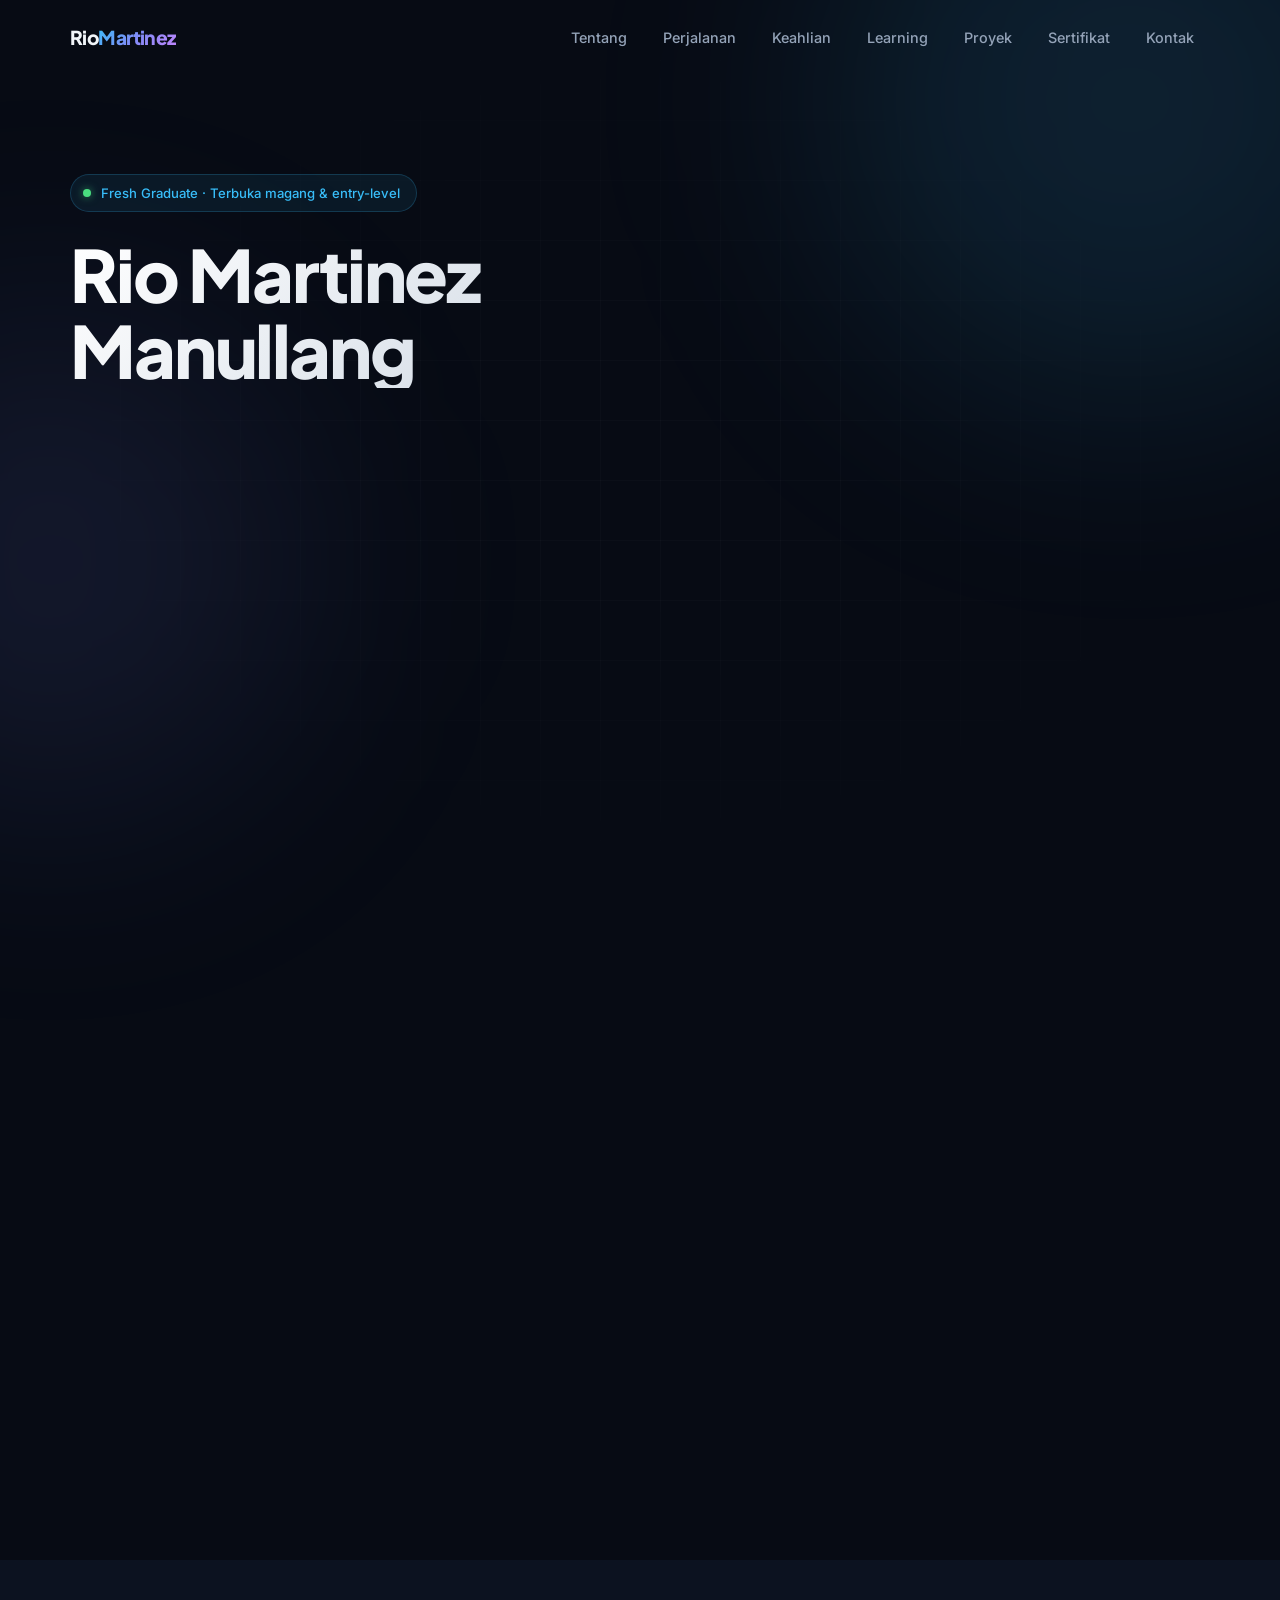
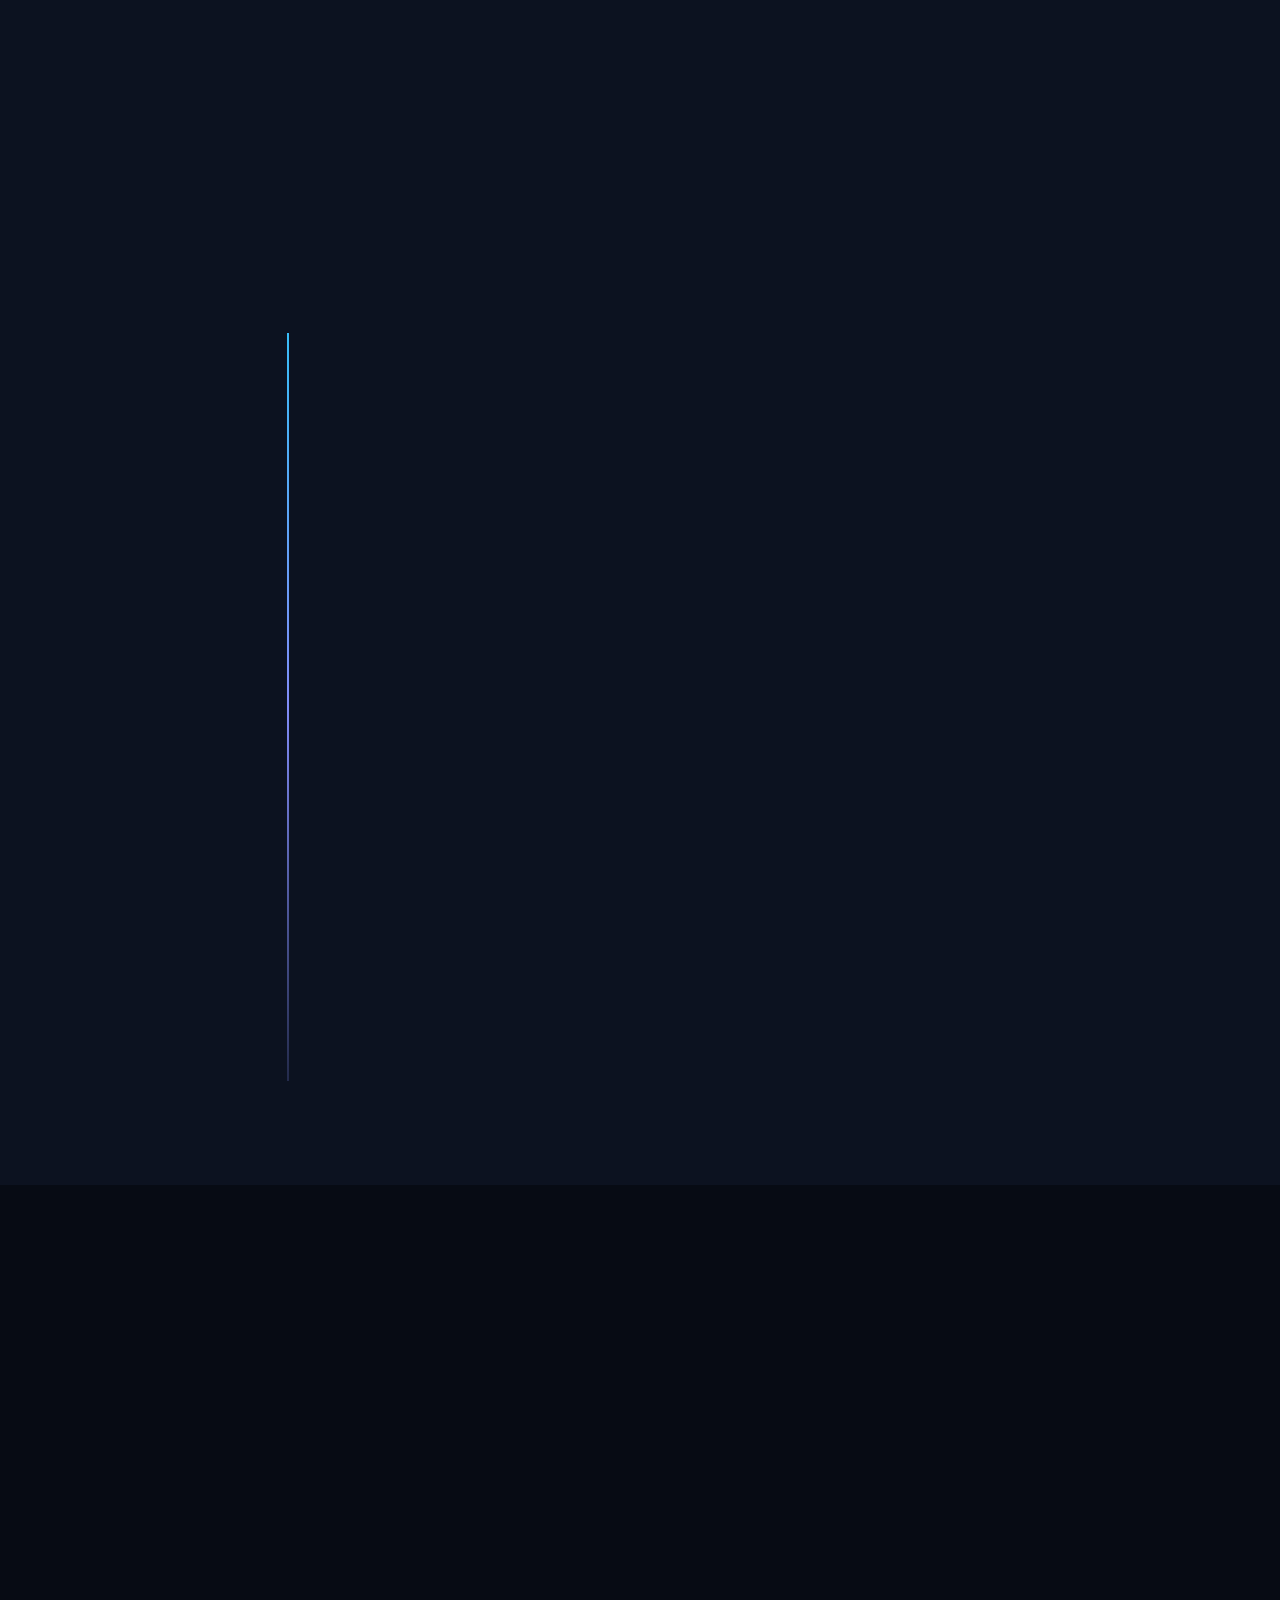
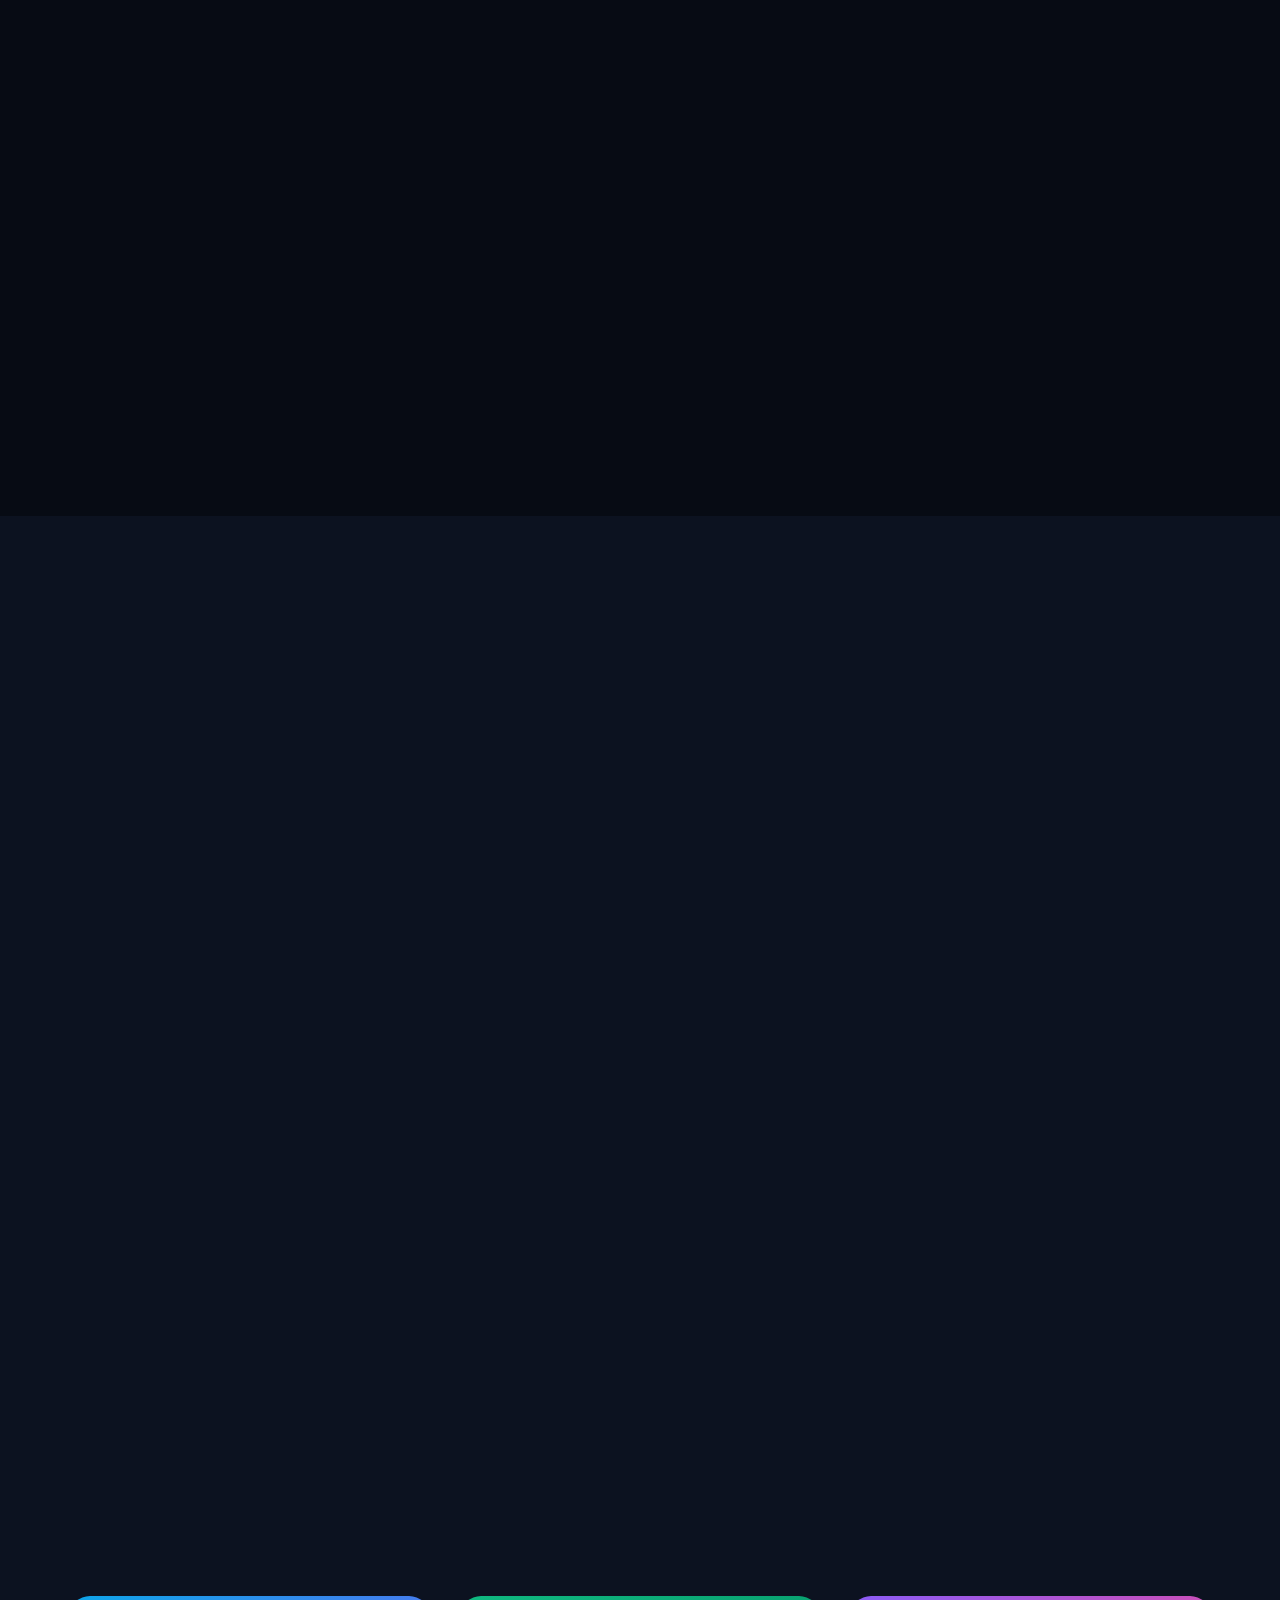
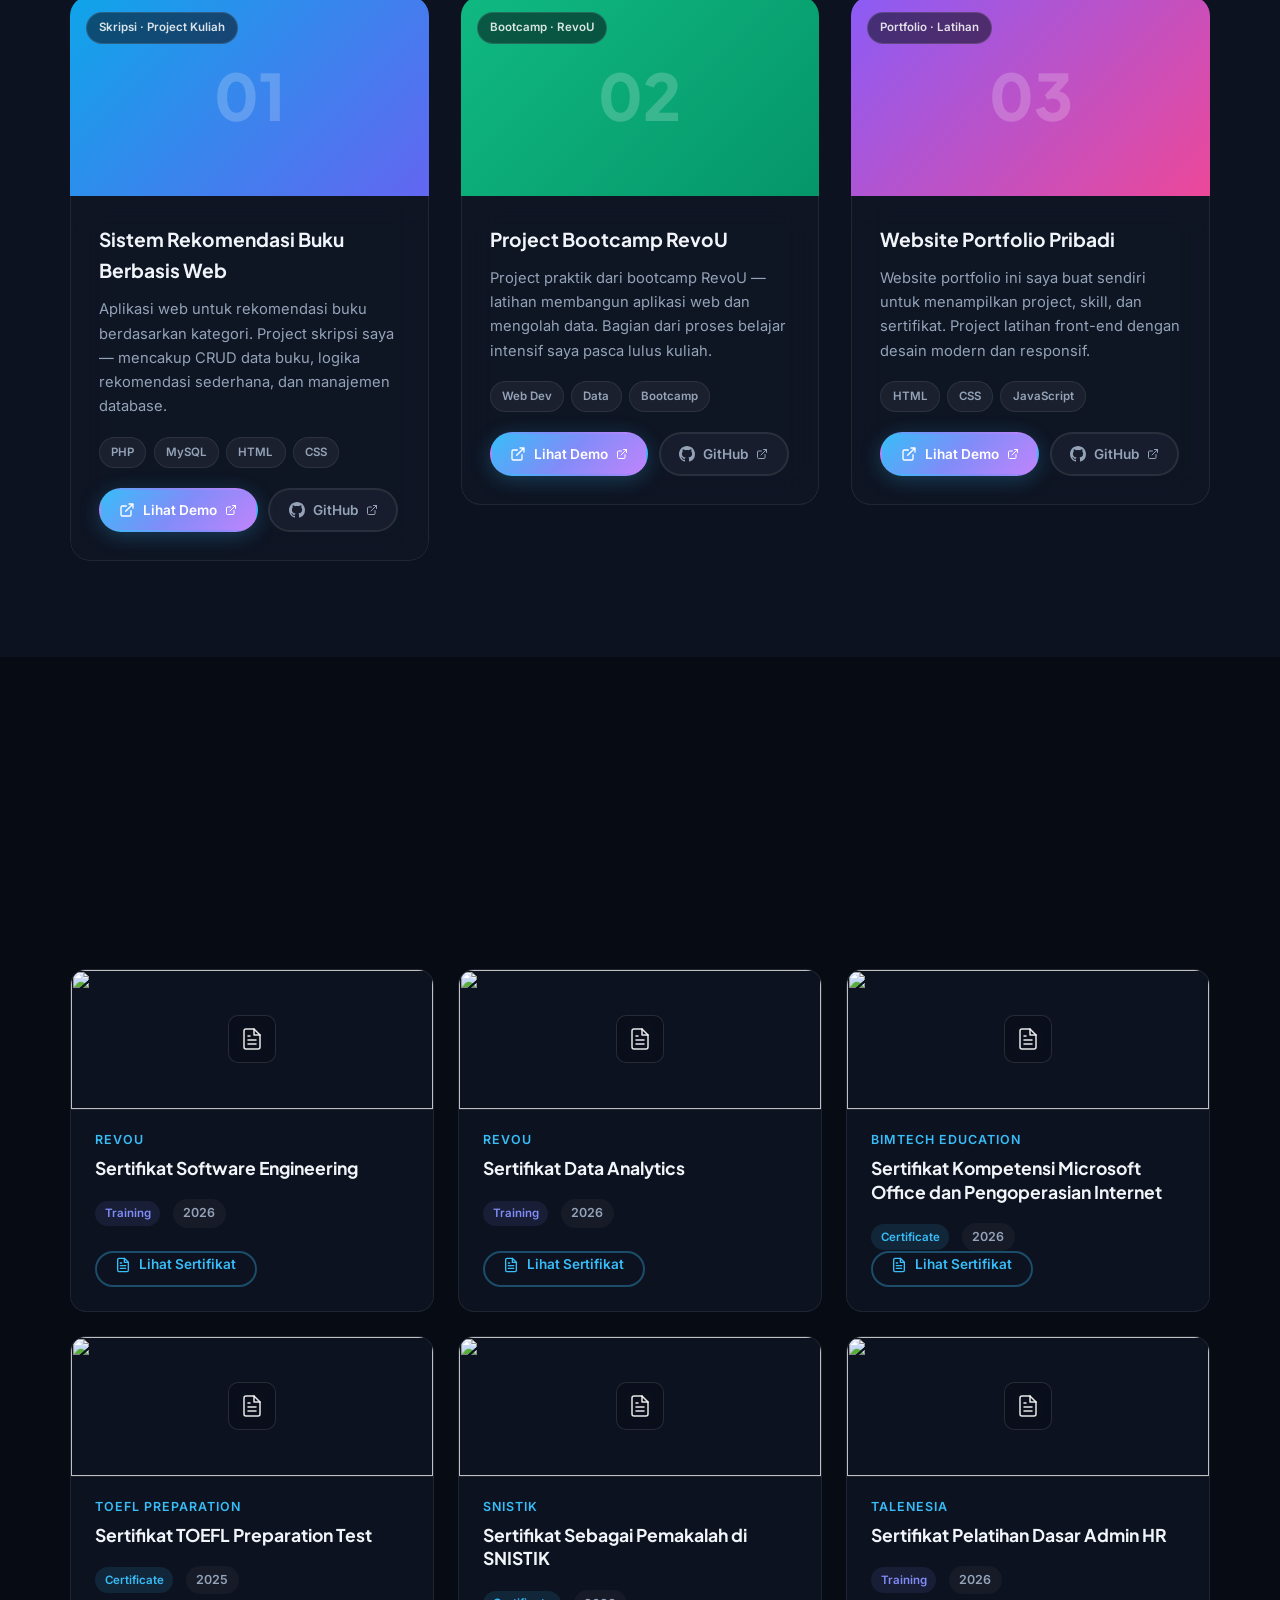
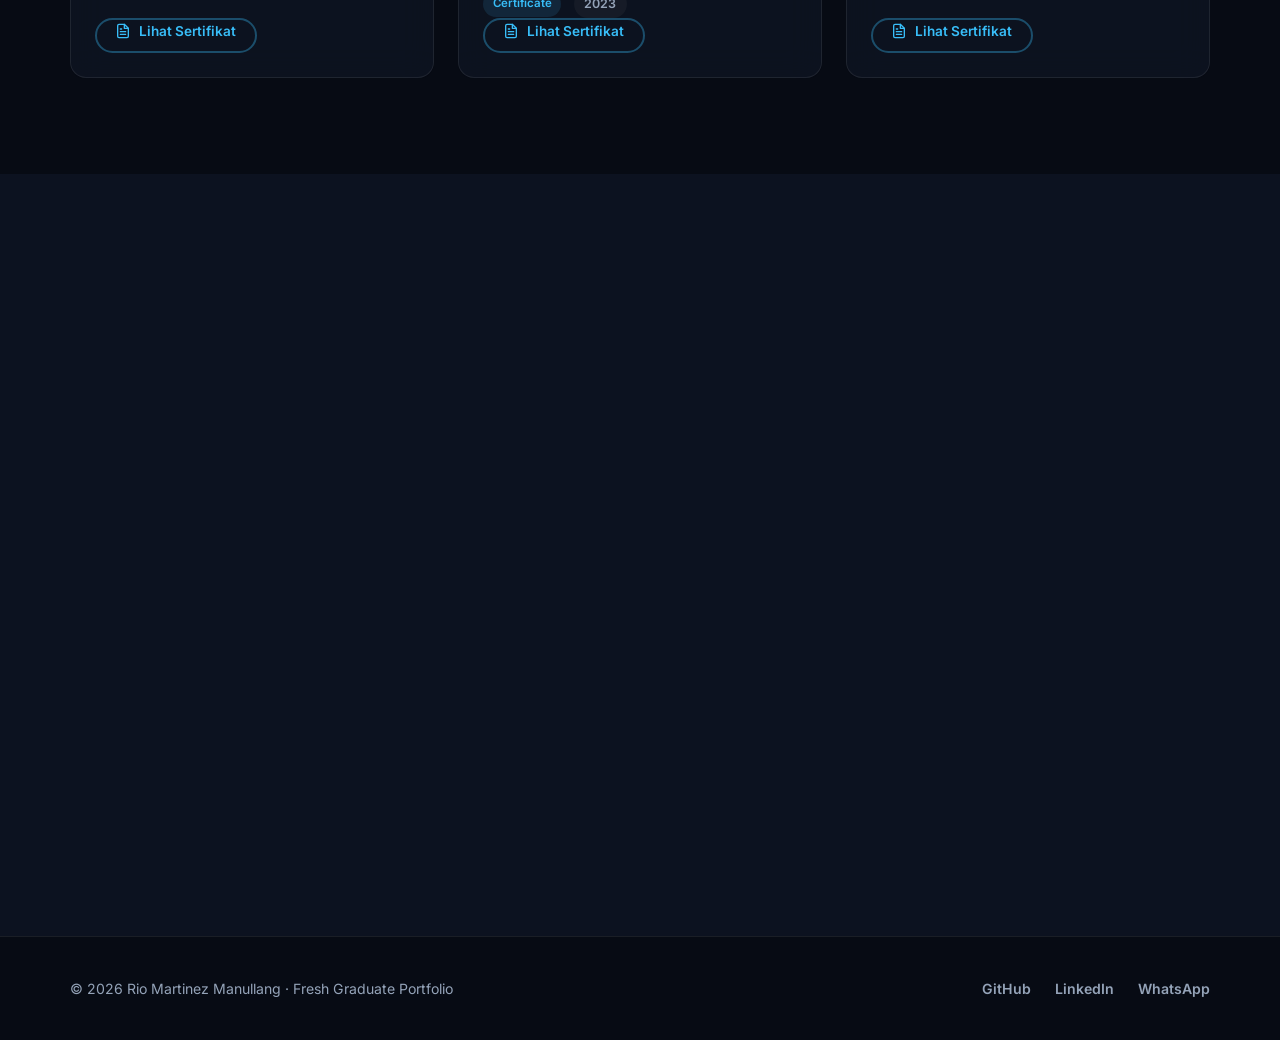
==== commit 0041acfd: "Update index.html" ====
--- a/index.html
+++ b/index.html
@@ -178,7 +178,7 @@
             Saya Rio Martinez Manullang, lulusan S1 Teknik Informatika dari Universitas Katolik Santo Thomas (2025). Selama kuliah, saya terbiasa mengerjakan project berbasis web dengan PHP dan MySQL, serta menggunakan Microsoft Office untuk kebutuhan administrasi dan pelaporan.
           </p>
           <p class="about-lead">
-            Saat ini saya sedang memperdalam skill di Web Development dan Data Analytics melalui bootcamp RevoU, sambil membangun portfolio project. Saya orang yang teliti, disiplin, dan terbuka untuk feedback — siap mulai dari magang atau pekerjaan pertama.
+            Saat ini saya sedang memperdalam skill di Web Development dan Data Analytics, sambil membangun portfolio project dan belajar mandiri. Saya orang yang teliti, disiplin, dan terbuka untuk feedback — siap mulai dari magang atau pekerjaan pertama.
           </p>
         </div>
         <div class="about-details reveal" data-delay="2">
@@ -191,8 +191,8 @@
             <span>Sertifikat</span>
           </div>
           <div class="about-stat glass">
-            <strong class="counter" data-target="3">0</strong>
-            <span>Tahun Pengalaman</span>
+            <strong class="counter" data-target="0">0</strong>
+            <span>Tahun Pengalaman / Freshgraduate</span>
           </div>
         </div>
       </div>
@@ -220,7 +220,7 @@
           <article class="timeline-item reveal" data-delay="1">
             <div class="timeline-marker"></div>
             <div class="timeline-content glass">
-              <span class="timeline-date">2025</span>
+              <span class="timeline-date">2026</span>
               <h3>Bootcamp RevoU</h3>
               <p>Mengikuti program bootcamp untuk memperdalam skill Web Development dan Data Analytics — belajar dari mentor dan project praktik.</p>
             </div>
@@ -229,7 +229,7 @@
           <article class="timeline-item reveal" data-delay="2">
             <div class="timeline-marker"></div>
             <div class="timeline-content glass">
-              <span class="timeline-date">2025</span>
+              <span class="timeline-date">2026</span>
               <h3>Membangun Project Portfolio</h3>
               <p>Mengembangkan dan mendokumentasikan project dari kuliah, bootcamp, dan latihan mandiri sebagai bukti kemampuan saya.</p>
             </div>
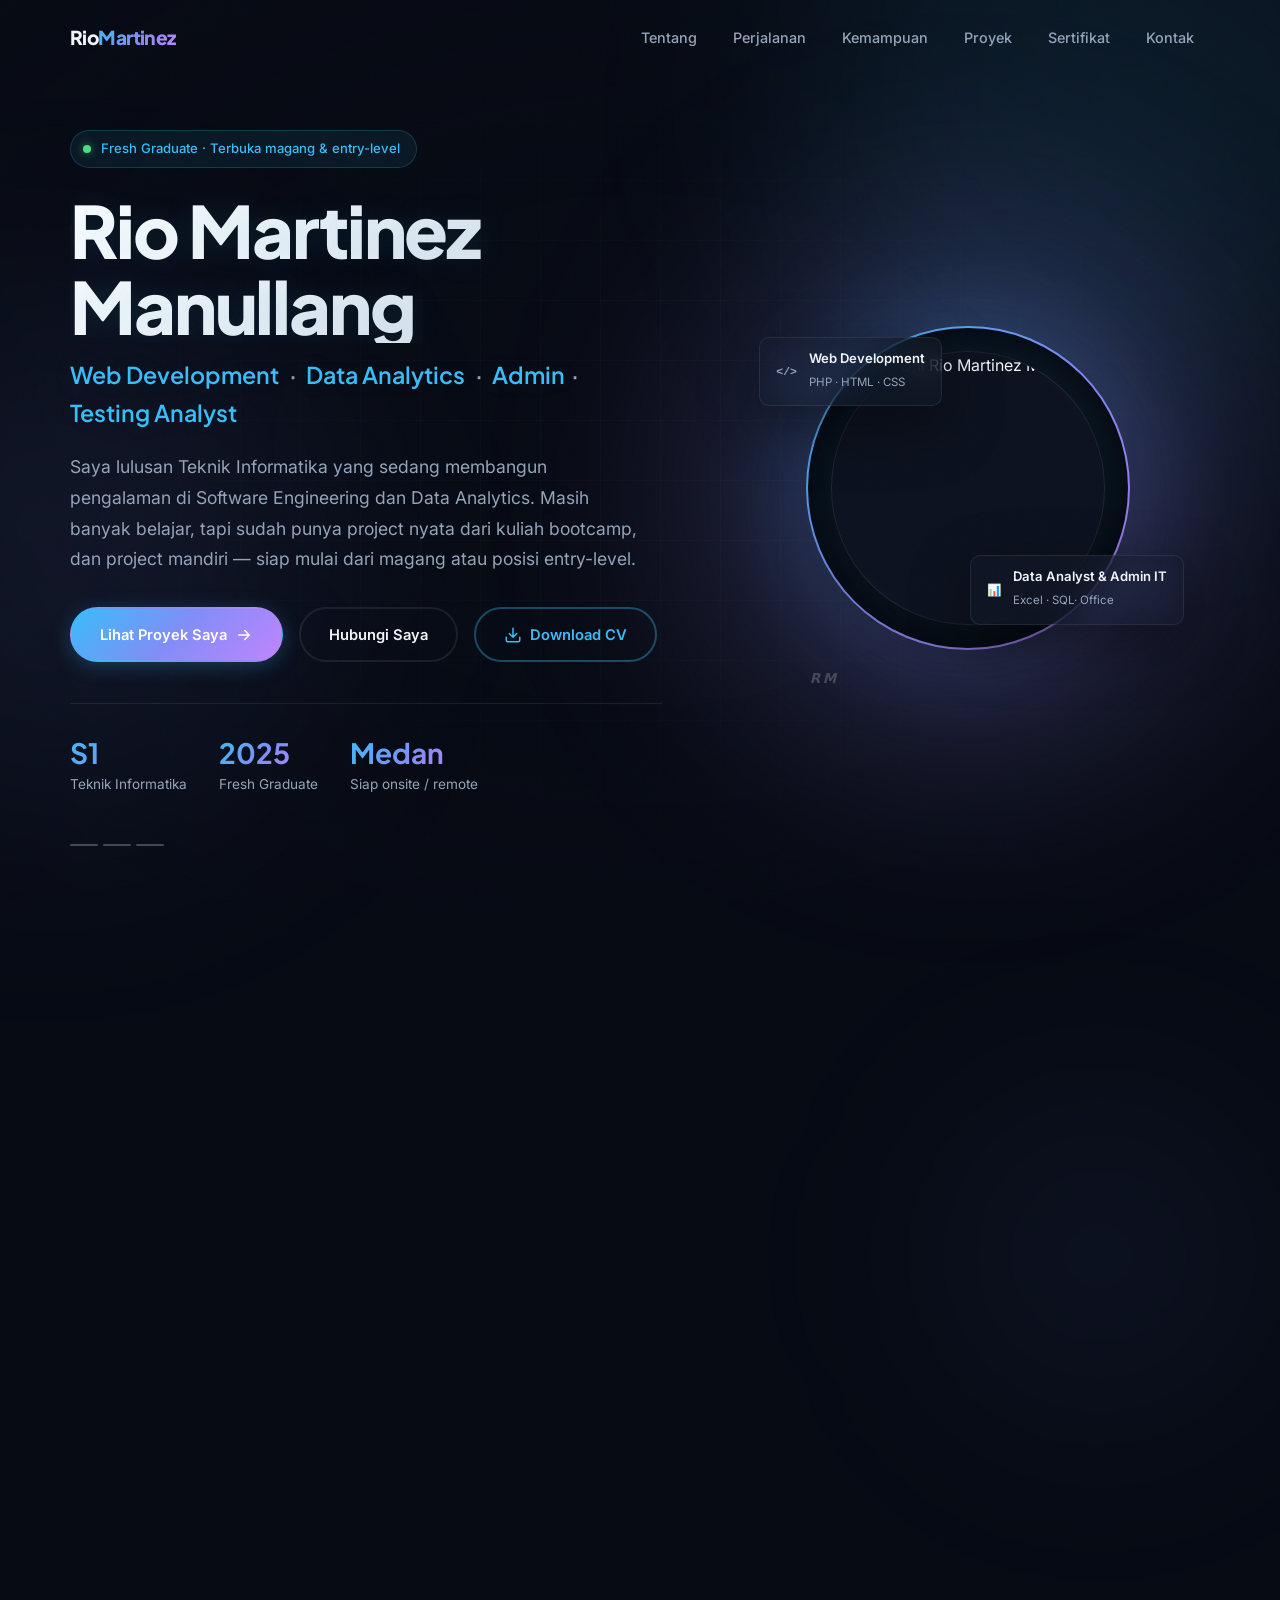
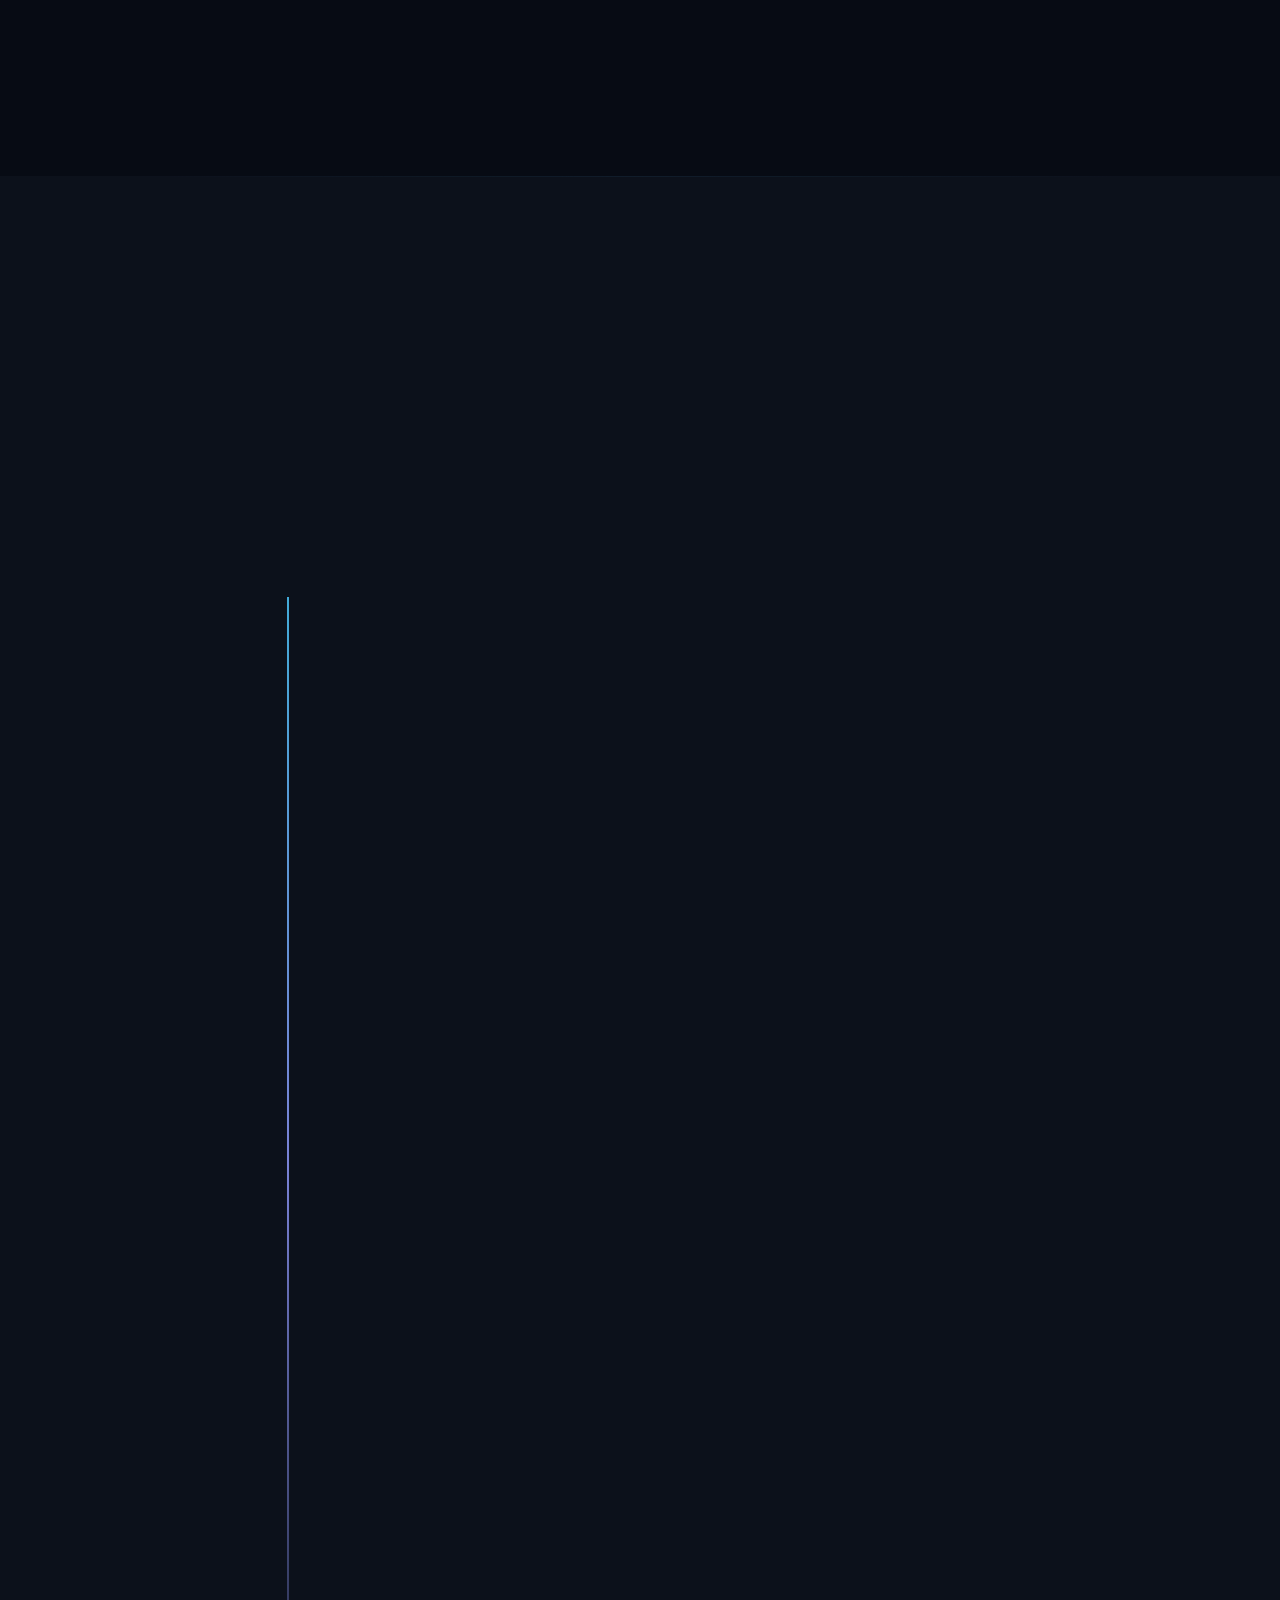
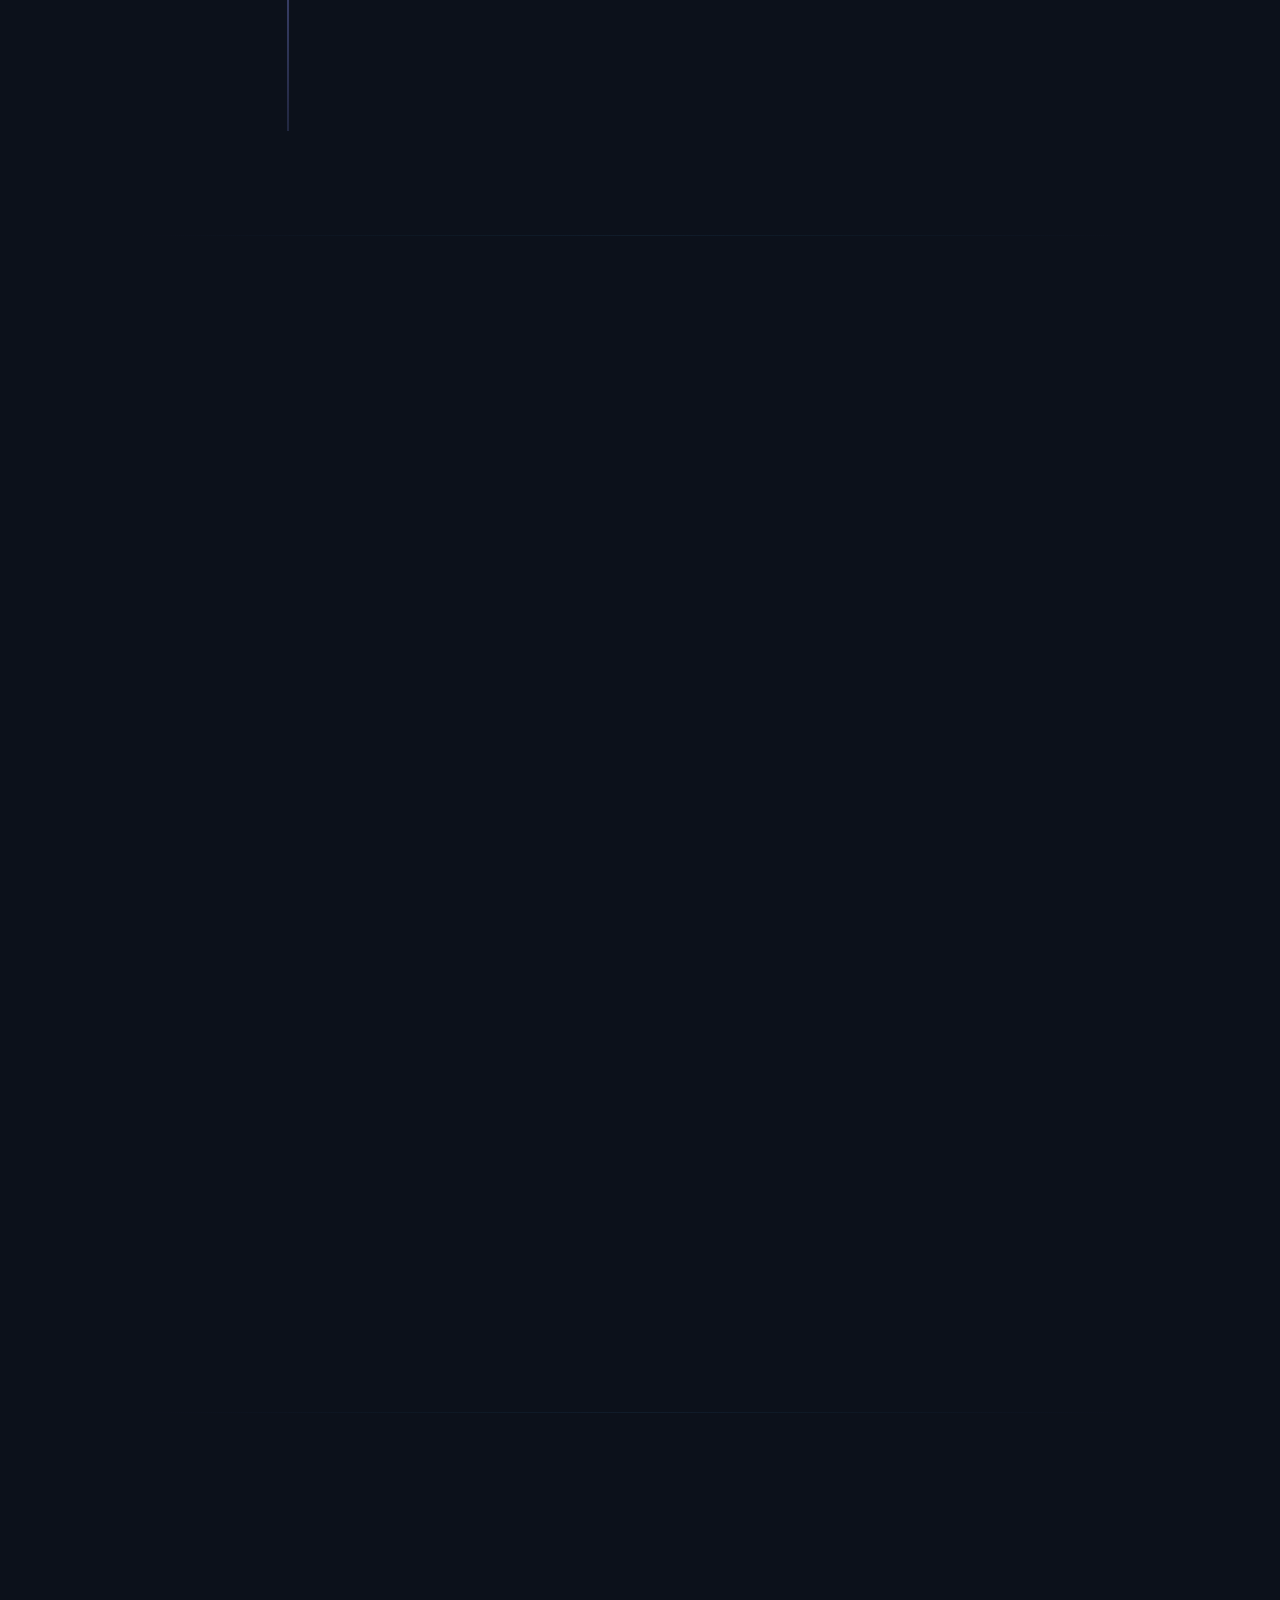
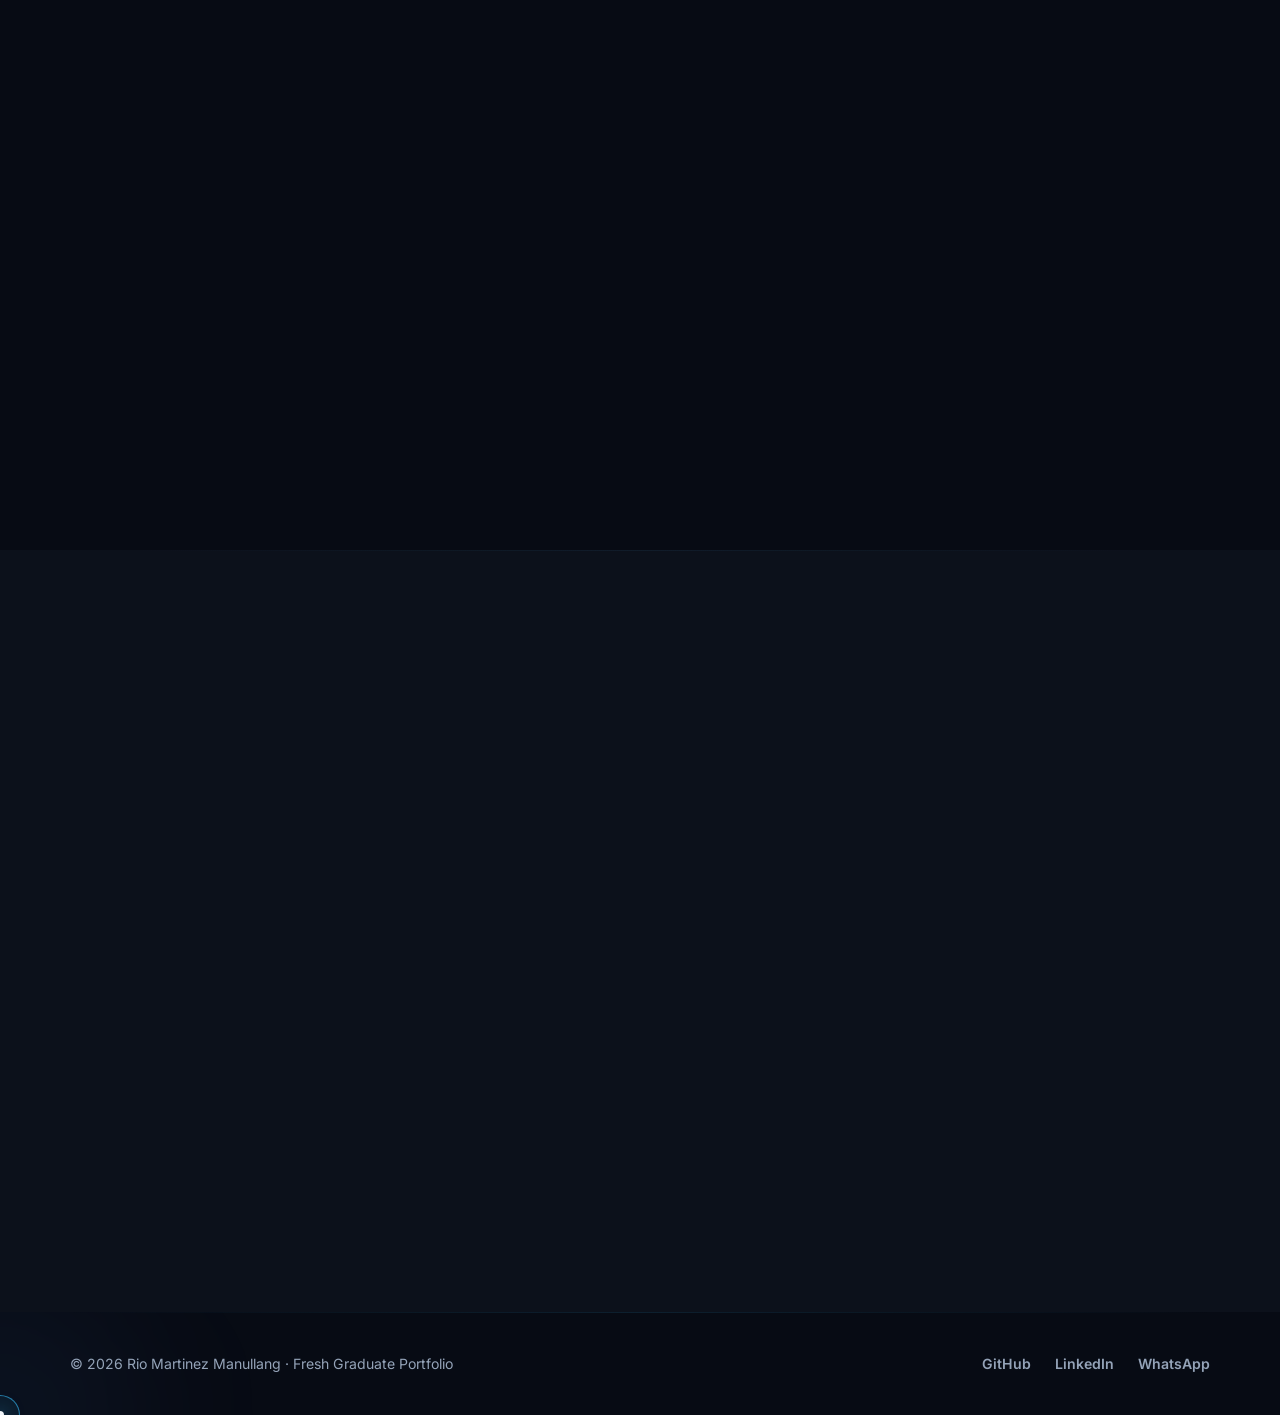
==== commit 495f809e: "Add files via upload" ====
--- a/index.html
+++ b/index.html
@@ -75,8 +75,7 @@
       <ul class="nav-links">
         <li><a href="#about">Tentang</a></li>
         <li><a href="#journey">Perjalanan</a></li>
-        <li><a href="#skills">Keahlian</a></li>
-        <li><a href="#learning">Learning</a></li>
+        <li><a href="#capabilities">Kemampuan</a></li>
         <li><a href="#projects">Proyek</a></li>
         <li><a href="#certificates">Sertifikat</a></li>
         <li><a href="#contact">Kontak</a></li>
@@ -86,21 +85,21 @@
 
   <main>
     <!-- Hero -->
-    <section class="hero" id="hero">
+    <section class="hero" id="hero" aria-label="Hero section perkenalan">
       <div class="container hero-grid">
         <div class="hero-content">
           <div class="hero-badge reveal">
             <span class="hero-badge-dot"></span>
             Fresh Graduate · Terbuka magang & entry-level
           </div>
-          <h1 class="hero-title reveal" data-delay="1">
+          <h1 class="hero-title reveal text-activate light-sweep" data-delay="1" data-sweep-delay="400">
             Rio Martinez Manullang
           </h1>
-          <p class="hero-role reveal" data-delay="2">
-            Web Development <span class="hero-divider">·</span> Data Analytics <span class="hero-divider">·</span> Admin
+          <p class="hero-role reveal text-activate" data-delay="2">
+            Web Development <span class="hero-divider">·</span> Data Analytics <span class="hero-divider">·</span> Admin<span class="hero-divider">·</span> Testing Analyst
           </p>
-          <p class="hero-text reveal" data-delay="3">
-            Saya lulusan Teknik Informatika yang sedang membangun pengalaman di Software Engineering dan Data Analytics. Masih banyak belajar, tapi sudah punya project nyata dari kuliah dan bootcamp — siap mulai dari magang atau posisi entry-level.
+          <p class="hero-text reveal text-activate" data-delay="3">
+            Saya lulusan Teknik Informatika yang sedang membangun pengalaman di Software Engineering dan Data Analytics. Masih banyak belajar, tapi sudah punya project nyata dari kuliah bootcamp, dan project mandiri — siap mulai dari magang atau posisi entry-level.
           </p>
           <div class="hero-actions reveal" data-delay="4">
             <a href="#projects" class="btn btn-primary">
@@ -131,9 +130,17 @@
               <span>Siap onsite / remote</span>
             </div>
           </div>
+          <!-- Scroll Indicator — 3 animated bars suggesting more content below -->
+          <div class="scroll-indicator" aria-hidden="true">
+            <span></span>
+            <span></span>
+            <span></span>
+          </div>
         </div>
 
         <div class="hero-visual reveal reveal-right" data-delay="2">
+          <!-- Gradient Orb — large soft radial gradient behind profile for cinematic depth -->
+          <div class="gradient-orb" aria-hidden="true"></div>
           <div class="profile-frame">
             <div class="profile-glow" aria-hidden="true"></div>
             <div class="profile-ring" aria-hidden="true"></div>
@@ -157,10 +164,12 @@
             <div class="profile-float profile-float--2 glass">
               <span class="profile-float-icon">📊</span>
               <div>
-                <strong>Data & Admin</strong>
-                <span>Excel · Office</span>
-              </div>
-            </div>
+                <strong>Data Analyst & Admin IT</strong>
+                <span>Excel · SQL· Office</span>
+              </div>
+            </div>
+            <!-- Signature Initial — subtle RM watermark, bottom-left of frame -->
+            <span class="signature-initial" aria-hidden="true">RM</span>
           </div>
         </div>
       </div>
@@ -168,31 +177,113 @@
 
     <!-- Tentang -->
     <section class="section container" id="about">
+      <!-- Decorative glow behind the about section -->
+      <div class="about-glow" aria-hidden="true"></div>
+
+      <!-- All story lines in DOM order — one active at a time -->
       <div class="section-header reveal">
-        <span class="section-label">Tentang Saya</span>
-        <h2>Fresh graduate yang <span class="text-gradient">siap belajar dan berkontribusi</span></h2>
-      </div>
+        <div class="story-line story-line--label">TENTANG SAYA</div>
+        <div class="story-line story-line--heading">Fresh graduate yang</div>
+        <div class="story-line story-line--heading">siap belajar dan <span class="text-gradient">berkontribusi</span></div>
+      </div>
+
       <div class="about-grid">
+        <!-- Left column: storytelling -->
         <div class="about-content reveal">
-          <p class="about-lead">
-            Saya Rio Martinez Manullang, lulusan S1 Teknik Informatika dari Universitas Katolik Santo Thomas (2025). Selama kuliah, saya terbiasa mengerjakan project berbasis web dengan PHP dan MySQL, serta menggunakan Microsoft Office untuk kebutuhan administrasi dan pelaporan.
-          </p>
-          <p class="about-lead">
-            Saat ini saya sedang memperdalam skill di Web Development dan Data Analytics, sambil membangun portfolio project dan belajar mandiri. Saya orang yang teliti, disiplin, dan terbuka untuk feedback — siap mulai dari magang atau pekerjaan pertama.
-          </p>
-        </div>
+          <div class="story-line story-line--body">Saya Rio Martinez Manullang, lulusan S1 Teknik Informatika</div>
+          <div class="story-line story-line--body">dari Universitas Katolik Santo Thomas (2025).</div>
+          <div class="story-line story-line--body">Selama kuliah, saya terbiasa mengerjakan project berbasis web</div>
+          <div class="story-line story-line--body">dengan PHP dan MySQL, serta menggunakan Microsoft Office</div>
+          <div class="story-line story-line--body">untuk kebutuhan administrasi dan pelaporan.</div>
+
+          <!-- Key highlights — scannable milestones -->
+          <div class="about-highlights">
+            <div class="about-highlight glass">
+              <div class="about-highlight-icon" aria-hidden="true">
+                <svg width="20" height="20" viewBox="0 0 24 24" fill="none" stroke="currentColor" stroke-width="2" stroke-linecap="round" stroke-linejoin="round">
+                  <path d="M22 10v6M2 10l10-5 10 5-10 5z"/>
+                  <path d="M6 12v5c0 1.1 2.7 2 6 2s6-.9 6-2v-5"/>
+                </svg>
+              </div>
+              <div class="about-highlight-text">
+                <strong>S1 Teknik Informatika</strong>
+                <span>Universitas Katolik Santo Thomas</span>
+              </div>
+            </div>
+            <div class="about-highlight glass">
+              <div class="about-highlight-icon" aria-hidden="true">
+                <svg width="20" height="20" viewBox="0 0 24 24" fill="none" stroke="currentColor" stroke-width="2" stroke-linecap="round" stroke-linejoin="round">
+                  <rect x="3" y="4" width="18" height="18" rx="2" ry="2"/>
+                  <line x1="16" y1="2" x2="16" y2="6"/>
+                  <line x1="8" y1="2" x2="8" y2="6"/>
+                  <line x1="3" y1="10" x2="21" y2="10"/>
+                  <path d="M9 16l2 2 4-4"/>
+                </svg>
+              </div>
+              <div class="about-highlight-text">
+                <strong>Fresh Graduate 2025</strong>
+                <span>IPK 3.63 · Lulus tepat waktu</span>
+              </div>
+            </div>
+            <div class="about-highlight glass">
+              <div class="about-highlight-icon" aria-hidden="true">
+                <svg width="20" height="20" viewBox="0 0 24 24" fill="none" stroke="currentColor" stroke-width="2" stroke-linecap="round" stroke-linejoin="round">
+                  <path d="M12 22s8-4 8-10V5l-8-3-8 3v7c0 6 8 10 8 10z"/>
+                </svg>
+              </div>
+              <div class="about-highlight-text">
+                <strong>Siap Berkontribusi</strong>
+                <span>Magang / Entry-level position</span>
+              </div>
+            </div>
+          </div>
+
+          <div class="story-line story-line--body">Saat ini saya sedang memperdalam skill di Web Development</div>
+          <div class="story-line story-line--body">dan Data Analytics, sambil belajar dan ikut beberapa boothcamp</div>
+          <div class="story-line story-line--body">sambil membangun portfolio project dan belajar mandiri.</div>
+          <div class="story-line story-line--body">Saya orang yang teliti, disiplin, dan terbuka untuk feedback —</div>
+          <div class="story-line story-line--body">siap untuk belajar dan memulai langkah pertama dalam karir profesional.</div>
+        </div>
+
+        <!-- Right column: stats with icons -->
         <div class="about-details reveal" data-delay="2">
           <div class="about-stat glass">
-            <strong class="counter" data-target="6">0</strong>
-            <span>Project Selesai</span>
+            <div class="about-stat-icon" aria-hidden="true">
+              <svg width="22" height="22" viewBox="0 0 24 24" fill="none" stroke="currentColor" stroke-width="2" stroke-linecap="round" stroke-linejoin="round">
+                <polyline points="16 18 22 12 16 6"/>
+                <polyline points="8 6 2 12 8 18"/>
+              </svg>
+            </div>
+            <div class="about-stat-content">
+              <strong class="counter" data-target="6">0</strong>
+              <span>Project Selesai</span>
+            </div>
           </div>
           <div class="about-stat glass">
-            <strong class="counter" data-target="8">0</strong>
-            <span>Sertifikat</span>
+            <div class="about-stat-icon" aria-hidden="true">
+              <svg width="22" height="22" viewBox="0 0 24 24" fill="none" stroke="currentColor" stroke-width="2" stroke-linecap="round" stroke-linejoin="round">
+                <path d="M14 2H6a2 2 0 00-2 2v16a2 2 0 002 2h12a2 2 0 002-2V8z"/>
+                <polyline points="14 2 14 8 20 8"/>
+                <line x1="16" y1="13" x2="8" y2="13"/>
+                <line x1="16" y1="17" x2="8" y2="17"/>
+              </svg>
+            </div>
+            <div class="about-stat-content">
+              <strong class="counter" data-target="8">0</strong>
+              <span>Sertifikat</span>
+            </div>
           </div>
           <div class="about-stat glass">
-            <strong class="counter" data-target="0">0</strong>
-            <span>Tahun Pengalaman / Freshgraduate</span>
+            <div class="about-stat-icon" aria-hidden="true">
+              <svg width="22" height="22" viewBox="0 0 24 24" fill="none" stroke="currentColor" stroke-width="2" stroke-linecap="round" stroke-linejoin="round">
+                <path d="M22 10v6M2 10l10-5 10 5-10 5z"/>
+                <path d="M6 12v5c0 1.1 2.7 2 6 2s6-.9 6-2v-5"/>
+              </svg>
+            </div>
+            <div class="about-stat-content">
+              <strong>2025</strong>
+              <span>Lulus S1 Teknik Informatika</span>
+            </div>
           </div>
         </div>
       </div>
@@ -202,166 +293,262 @@
     <section class="section section-alt" id="journey">
       <div class="container">
         <div class="section-header section-header--center reveal">
-          <span class="section-label">Perjalanan</span>
-          <h2>Langkah-langkah menuju <span class="text-gradient">karir pertama</span></h2>
-          <p class="section-desc">Perjalanan saya sebagai fresh graduate — dari kuliah, belajar intensif, hingga siap melamar magang atau pekerjaan entry-level.</p>
+          <div class="story-line story-line--label">PERJALANAN</div>
+          <div class="story-line story-line--heading">Perjalanan yang</div>
+          <div class="story-line story-line--heading"><span class="text-gradient">Membentuk Saya</span></div>
+          <div class="story-line story-line--body">Setiap pengalaman memberikan pelajaran baru —</div>
+          <div class="story-line story-line--body">mulai dari dunia akademik, organisasi, hingga</div>
+          <div class="story-line story-line--body">membangun proyek nyata sebagai bekal memasuki</div>
+          <div class="story-line story-line--body">dunia profesional.</div>
         </div>
 
         <div class="timeline">
+          <!-- Milestone 1: Awal Kuliah -->
           <article class="timeline-item reveal">
             <div class="timeline-marker"></div>
             <div class="timeline-content glass">
-              <span class="timeline-date">2025</span>
-              <h3>Lulus Kuliah</h3>
-              <p>Menyelesaikan S1 Teknik Informatika di Universitas Katolik Santo Thomas, dengan skripsi berupa Sistem Rekomendasi Buku Berbasis Web.</p>
-            </div>
-          </article>
-
+              <div class="timeline-icon" aria-hidden="true">
+                <svg width="20" height="20" viewBox="0 0 24 24" fill="none" stroke="currentColor" stroke-width="2" stroke-linecap="round" stroke-linejoin="round">
+                  <path d="M4 19.5A2.5 2.5 0 016.5 17H20"/>
+                  <path d="M6.5 2H20v20H6.5A2.5 2.5 0 014 19.5v-15A2.5 2.5 0 016.5 2z"/>
+                </svg>
+              </div>
+              <div class="timeline-body">
+                <div class="timeline-meta">
+                  <span class="timeline-date">2021</span>
+                  <span class="timeline-badge timeline-badge--education">Pendidikan</span>
+                </div>
+                <h3>Awal Kuliah Teknik Informatika</h3>
+                <p>Memulai perjalanan S1 Teknik Informatika di Universitas Katolik Santo Thomas — langkah awal membangun fondasi di dunia teknologi dan pemrograman.</p>
+              </div>
+            </div>
+          </article>
+
+          <!-- Milestone 2: Aktif HIMATIF -->
           <article class="timeline-item reveal" data-delay="1">
             <div class="timeline-marker"></div>
             <div class="timeline-content glass">
-              <span class="timeline-date">2026</span>
-              <h3>Bootcamp RevoU</h3>
-              <p>Mengikuti program bootcamp untuk memperdalam skill Web Development dan Data Analytics — belajar dari mentor dan project praktik.</p>
-            </div>
-          </article>
-
+              <div class="timeline-icon" aria-hidden="true">
+                <svg width="20" height="20" viewBox="0 0 24 24" fill="none" stroke="currentColor" stroke-width="2" stroke-linecap="round" stroke-linejoin="round">
+                  <path d="M17 21v-2a4 4 0 00-4-4H5a4 4 0 00-4 4v2"/>
+                  <circle cx="9" cy="7" r="4"/>
+                  <path d="M23 21v-2a4 4 0 00-3-3.87"/>
+                  <path d="M16 3.13a4 4 0 010 7.75"/>
+                </svg>
+              </div>
+              <div class="timeline-body">
+                <div class="timeline-meta">
+                  <span class="timeline-date">2022-2024</span>
+                  <span class="timeline-badge timeline-badge--organization">Organisasi</span>
+                </div>
+                <h3>Aktif HIMATIF</h3>
+                <p>Bergabung dengan Himpunan Mahasiswa Teknik Informatika — mengasah soft skill, belajar kolaborasi tim, dan berkontribusi dalam kegiatan kemahasiswaan.</p>
+              </div>
+            </div>
+          </article>
+
+          <!-- Milestone 3: Pemakalah SNISTIK -->
           <article class="timeline-item reveal" data-delay="2">
             <div class="timeline-marker"></div>
             <div class="timeline-content glass">
-              <span class="timeline-date">2026</span>
-              <h3>Membangun Project Portfolio</h3>
-              <p>Mengembangkan dan mendokumentasikan project dari kuliah, bootcamp, dan latihan mandiri sebagai bukti kemampuan saya.</p>
-            </div>
-          </article>
-
+              <div class="timeline-icon" aria-hidden="true">
+                <svg width="20" height="20" viewBox="0 0 24 24" fill="none" stroke="currentColor" stroke-width="2" stroke-linecap="round" stroke-linejoin="round">
+                  <path d="M12 20h9"/>
+                  <path d="M16.5 3.5a2.121 2.121 0 013 3L7 19l-4 1 1-4L16.5 3.5z"/>
+                </svg>
+              </div>
+              <div class="timeline-body">
+                <div class="timeline-meta">
+                  <span class="timeline-date">2023</span>
+                  <span class="timeline-badge timeline-badge--academic">Akademik</span>
+                </div>
+                <h3>Pemakalah SNISTIK</h3>
+                <p>Menjadi pemakalah di SNISTIK (Seminar Nasional Ilmu Komputer dan Teknologi Informasi) — pengalaman pertama mempresentasikan karya ilmiah di forum nasional.</p>
+              </div>
+            </div>
+          </article>
+
+          <!-- Milestone 4: Lulus S1 -->
           <article class="timeline-item reveal" data-delay="3">
+            <div class="timeline-marker"></div>
+            <div class="timeline-content glass">
+              <div class="timeline-icon" aria-hidden="true">
+                <svg width="20" height="20" viewBox="0 0 24 24" fill="none" stroke="currentColor" stroke-width="2" stroke-linecap="round" stroke-linejoin="round">
+                  <path d="M22 10v6M2 10l10-5 10 5-10 5z"/>
+                  <path d="M6 12v5c0 1.1 2.7 2 6 2s6-.9 6-2v-5"/>
+                </svg>
+              </div>
+              <div class="timeline-body">
+                <div class="timeline-meta">
+                  <span class="timeline-date">2025</span>
+                  <span class="timeline-badge timeline-badge--education">Pendidikan</span>
+                </div>
+                <h3>Lulus S1 Teknik Informatika</h3>
+                <p>Menyelesaikan S1 Teknik Informatika di Universitas Katolik Santo Thomas dengan skripsi berupa Sistem Rekomendasi Buku Berbasis Web — kombinasi web development dan data processing.</p>
+              </div>
+            </div>
+          </article>
+
+          <!-- Milestone 5: Bootcamp & Project Pribadi -->
+          <article class="timeline-item reveal" data-delay="4">
+            <div class="timeline-marker"></div>
+            <div class="timeline-content glass">
+              <div class="timeline-icon" aria-hidden="true">
+                <svg width="20" height="20" viewBox="0 0 24 24" fill="none" stroke="currentColor" stroke-width="2" stroke-linecap="round" stroke-linejoin="round">
+                  <path d="M22 19a2 2 0 01-2 2H4a2 2 0 01-2-2V5a2 2 0 012-2h5l2 3h9a2 2 0 012 2z"/>
+                </svg>
+              </div>
+              <div class="timeline-body">
+                <div class="timeline-meta">
+                  <span class="timeline-date">2025–2026</span>
+                  <span class="timeline-badge timeline-badge--training">Bootcamp</span>
+                </div>
+                <h3>Bootcamp &amp; Project Pribadi</h3>
+                <p>Mengikuti berbagai bootcamp dan mengembangkan project pribadi berbasis web untuk memperdalam kemampuan Full Stack Development, Data Analytics, serta membangun portfolio profesional yang siap digunakan dalam dunia kerja.</p>
+              </div>
+            </div>
+          </article>
+
+          <!-- Milestone 6: Siap Memulai Karier -->
+          <article class="timeline-item reveal" data-delay="5">
             <div class="timeline-marker timeline-marker--active"></div>
             <div class="timeline-content glass timeline-content--active">
-              <span class="timeline-date">Sekarang</span>
-              <h3>Mencari Peluang Magang / Kerja Pertama</h3>
-              <p>Terbuka untuk magang, trainee, atau posisi entry-level di Software Engineering, Data Analytics, dan Admin IT.</p>
+              <div class="timeline-icon" aria-hidden="true">
+                <svg width="20" height="20" viewBox="0 0 24 24" fill="none" stroke="currentColor" stroke-width="2" stroke-linecap="round" stroke-linejoin="round">
+                  <path d="M12 22s8-4 8-10V5l-8-3-8 3v7c0 6 8 10 8 10z"/>
+                </svg>
+              </div>
+              <div class="timeline-body">
+                <div class="timeline-meta">
+                  <span class="timeline-date">Sekarang</span>
+                  <span class="timeline-badge timeline-badge--goal">Tujuan</span>
+                </div>
+                <h3>Siap Memulai Karier Profesional</h3>
+                <p>Terbuka untuk magang, trainee, atau posisi entry-level di Software Engineering, Data Analytics, dan Admin IT — siap menerapkan ilmu dan pengalaman yang telah dipelajari.</p>
+              </div>
             </div>
           </article>
         </div>
       </div>
     </section>
 
-    <!-- Keahlian -->
-    <section class="section container" id="skills">
-      <div class="section-header reveal">
-        <span class="section-label">Keahlian</span>
-        <h2>Skill yang sedang saya <span class="text-gradient">kembangkan</span></h2>
-        <p class="section-desc section-desc--left">Level di bawah ini jujur mencerminkan kemampuan saya saat ini — masih belajar, tapi sudah pernah dipakai di project nyata.</p>
-      </div>
-      <div class="skills-wrapper">
-        <div class="skills-group reveal">
-          <h3 class="skills-group-title">Web Development</h3>
-          <ul class="skills-grid">
-            <li class="skill-card glass">
-              <span class="skill-name">HTML</span>
-              <span class="skill-level skill-level--intermediate">Intermediate</span>
-            </li>
-            <li class="skill-card glass">
-              <span class="skill-name">CSS</span>
-              <span class="skill-level skill-level--intermediate">Intermediate</span>
-            </li>
-            <li class="skill-card glass">
-              <span class="skill-name">PHP</span>
-              <span class="skill-level skill-level--intermediate">Intermediate</span>
-            </li>
-            <li class="skill-card glass">
-              <span class="skill-name">MySQL</span>
-              <span class="skill-level skill-level--basic">Basic</span>
-            </li>
-            <li class="skill-card glass">
-              <span class="skill-name">JavaScript</span>
-              <span class="skill-level skill-level--basic">Basic</span>
-            </li>
-            <li class="skill-card glass">
-              <span class="skill-name">VS Code</span>
-              <span class="skill-level skill-level--intermediate">Intermediate</span>
-            </li>
-          </ul>
-        </div>
-        <div class="skills-group reveal" data-delay="1">
-          <h3 class="skills-group-title">Data Analytics</h3>
-          <ul class="skills-grid">
-            <li class="skill-card glass">
-              <span class="skill-name">Microsoft Excel</span>
-              <span class="skill-level skill-level--intermediate">Intermediate</span>
-            </li>
-            <li class="skill-card glass">
-              <span class="skill-name">SQL</span>
-              <span class="skill-level skill-level--basic">Basic</span>
-            </li>
-            <li class="skill-card glass">
-              <span class="skill-name">PHPMyAdmin</span>
-              <span class="skill-level skill-level--basic">Basic</span>
-            </li>
-          </ul>
-        </div>
-        <div class="skills-group reveal" data-delay="2">
-          <h3 class="skills-group-title">Admin & Office</h3>
-          <ul class="skills-grid">
-            <li class="skill-card glass">
-              <span class="skill-name">Microsoft Word</span>
-              <span class="skill-level skill-level--intermediate">Intermediate</span>
-            </li>
-            <li class="skill-card glass">
-              <span class="skill-name">Microsoft PowerPoint</span>
-              <span class="skill-level skill-level--intermediate">Intermediate</span>
-            </li>
-            <li class="skill-card glass">
-              <span class="skill-name">Dokumentasi & Laporan</span>
-              <span class="skill-level skill-level--intermediate">Intermediate</span>
-            </li>
-          </ul>
-        </div>
-      </div>
-    </section>
-
-    <!-- Currently Learning -->
-    <section class="section section-alt" id="learning">
+    <!-- Kemampuan -->
+    <section class="section section-alt" id="capabilities">
       <div class="container">
         <div class="section-header section-header--center reveal">
-          <span class="section-label">Currently Learning</span>
-          <h2>Skill yang sedang saya <span class="text-gradient">kembangkan</span></h2>
-          <p class="section-desc">Sebagai fresh graduate, saya terus belajar dan mengembangkan skill untuk siap menghadapi tantangan industri.</p>
-        </div>
-
-        <div class="learning-grid">
-          <div class="learning-card glass reveal">
-            <div class="learning-icon">
-              <svg width="32" height="32" viewBox="0 0 24 24" fill="none" stroke="currentColor" stroke-width="2">
-                <path d="M16 18l6-6-6-6M8 6l-6 6 6 6"/>
+          <span class="section-label">Kemampuan</span>
+          <h2 class="text-activate light-sweep" data-sweep-delay="200">Apa yang bisa <span class="text-gradient text-activate">saya lakukan</span></h2>
+          <p class="section-desc text-activate">Kemampuan yang saya bangun melalui perkuliahan, bootcamp, dan project mandiri — dari kode hingga analisis data dan administrasi.</p>
+        </div>
+
+        <div class="capabilities-grid">
+          <!-- Capability 1: Web Development -->
+          <article class="capability-card glass reveal">
+            <div class="capability-icon" aria-hidden="true">
+              <svg width="24" height="24" viewBox="0 0 24 24" fill="none" stroke="currentColor" stroke-width="2" stroke-linecap="round" stroke-linejoin="round">
+                <polyline points="16 18 22 12 16 6"/>
+                <polyline points="8 6 2 12 8 18"/>
               </svg>
             </div>
             <h3>Web Development</h3>
-            <p>JavaScript frameworks, modern CSS, responsive design, dan performance optimization.</p>
-          </div>
-
-          <div class="learning-card glass reveal" data-delay="1">
-            <div class="learning-icon">
-              <svg width="32" height="32" viewBox="0 0 24 24" fill="none" stroke="currentColor" stroke-width="2">
-                <path d="M21 16V8a2 2 0 00-1-1.73l-7-4a2 2 0 00-2 0l-7 4A2 2 0 003 8v8a2 2 0 001 1.73l7 4a2 2 0 002 0l7-4A2 2 0 0021 16z"/>
-                <polyline points="3.27 6.96 12 12.01 20.73 6.96"/>
-                <line x1="12" y1="22.08" x2="12" y2="12"/>
+            <p>Membangun dan mengembangkan website responsif menggunakan teknologi web modern — mulai dari struktur halaman, tampilan antarmuka, hingga interaksi pengguna.</p>
+            <ul class="capability-tags">
+              <li>HTML</li>
+              <li>CSS</li>
+              <li>JavaScript</li>
+              <li>PHP</li>
+              <li>Bootstrap</li>
+            </ul>
+            <div class="capability-projects">
+              <span class="capability-projects-label">Digunakan pada:</span>
+              <div class="capability-projects-list">
+                <span>DataOps Insight</span>
+                <span>BankTest Pro</span>
+                <span>Smart-Excel Assistant</span>
+                <span>Data-Vista</span>
+                <span>Website Portofolio</span>
+              </div>
+            </div>
+          </article>
+
+          <!-- Capability 2: Data Analytics -->
+          <article class="capability-card glass reveal" data-delay="1">
+            <div class="capability-icon" aria-hidden="true">
+              <svg width="24" height="24" viewBox="0 0 24 24" fill="none" stroke="currentColor" stroke-width="2" stroke-linecap="round" stroke-linejoin="round">
+                <line x1="18" y1="20" x2="18" y2="10"/>
+                <line x1="12" y1="20" x2="12" y2="4"/>
+                <line x1="6" y1="20" x2="6" y2="14"/>
               </svg>
             </div>
             <h3>Data Analytics</h3>
-            <p>Data visualization, SQL advanced, dan tools analisis data untuk decision making.</p>
-          </div>
-
-          <div class="learning-card glass reveal" data-delay="2">
-            <div class="learning-icon">
-              <svg width="32" height="32" viewBox="0 0 24 24" fill="none" stroke="currentColor" stroke-width="2">
-                <path d="M14.7 6.3a1 1 0 00 0 1.4l1.6 1.6a1 1 0 001.4 0l3.77-3.77a6 6 0 01-7.94 7.94l-6.91 6.91a2.12 2.12 0 01-3-3l6.91-6.91a6 6 0 017.94-7.94l-3.76 3.76z"/>
-              </svg>
-            </div>
-            <h3>Technology & Tools</h3>
-            <p>Git version control, CI/CD basics, dan modern development tools untuk workflow efisien.</p>
-          </div>
+            <p>Mengolah, menganalisis, dan menyajikan data secara visual untuk mendukung pemahaman dan pengambilan keputusan yang lebih baik.</p>
+            <ul class="capability-tags">
+              <li>Microsoft Excel</li>
+              <li>SQL</li>
+              <li>PHPMyAdmin</li>
+            </ul>
+            <div class="capability-projects">
+              <span class="capability-projects-label">Digunakan pada:</span>
+              <div class="capability-projects-list">
+                <span>DataOps Insight</span>
+                <span>BankTest Pro</span>
+                <span>Smart-Excel Assistant</span>
+                <span>Data-Vista</span>
+              </div>
+            </div>
+          </article>
+
+          <!-- Capability 3: Database & Backend -->
+          <article class="capability-card glass reveal" data-delay="2">
+            <div class="capability-icon" aria-hidden="true">
+              <svg width="24" height="24" viewBox="0 0 24 24" fill="none" stroke="currentColor" stroke-width="2" stroke-linecap="round" stroke-linejoin="round">
+                <ellipse cx="12" cy="5" rx="9" ry="3"/>
+                <path d="M21 12c0 1.66-4 3-9 3s-9-1.34-9-3"/>
+                <path d="M3 5v14c0 1.66 4 3 9 3s9-1.34 9-3V5"/>
+              </svg>
+            </div>
+            <h3>Database &amp; Backend</h3>
+            <p>Merancang skema database, menulis query, dan membangun logika backend yang mendukung aplikasi berbasis data dan informasi.</p>
+            <ul class="capability-tags">
+              <li>PHP</li>
+              <li>MySQL</li>
+              <li>PHPMyAdmin</li>
+            </ul>
+            <div class="capability-projects">
+              <span class="capability-projects-label">Digunakan pada:</span>
+              <div class="capability-projects-list">
+                <span>DataOps Insight</span>
+                <span>BankTest Pro</span>
+              </div>
+            </div>
+          </article>
+
+          <!-- Capability 4: Administration & Productivity -->
+          <article class="capability-card glass reveal" data-delay="3">
+            <div class="capability-icon" aria-hidden="true">
+              <svg width="24" height="24" viewBox="0 0 24 24" fill="none" stroke="currentColor" stroke-width="2" stroke-linecap="round" stroke-linejoin="round">
+                <path d="M14 2H6a2 2 0 00-2 2v16a2 2 0 002 2h12a2 2 0 002-2V8z"/>
+                <polyline points="14 2 14 8 20 8"/>
+                <line x1="16" y1="13" x2="8" y2="13"/>
+                <line x1="16" y1="17" x2="8" y2="17"/>
+              </svg>
+            </div>
+            <h3>Administrasi &amp; Produktivitas</h3>
+            <p>Menyusun dokumen, laporan, dan presentasi secara profesional — mendukung administrasi perkantoran dan komunikasi di lingkungan kerja.</p>
+            <ul class="capability-tags">
+              <li>Microsoft Word</li>
+              <li>Microsoft PowerPoint</li>
+              <li>Dokumentasi &amp; Laporan</li>
+            </ul>
+            <div class="capability-projects">
+              <span class="capability-projects-label">Digunakan pada:</span>
+              <div class="capability-projects-list">
+                <span>Pelaporan Skripsi</span>
+                <span>Dokumentasi Bootcamp</span>
+                <span>Administrasi Project</span>
+              </div>
+            </div>
+          </article>
         </div>
       </div>
     </section>
@@ -369,18 +556,10 @@
     <!-- Proyek -->
     <section class="section section-alt" id="projects">
       <div class="container">
-        <div class="projects-section-head reveal">
-          <div class="section-header section-header--center">
-            <span class="section-label">Proyek</span>
-            <h2>Project <span class="text-gradient">pembelajaran & portfolio</span></h2>
-            <p class="section-desc">Project-project ini saya kerjakan selama kuliah, bootcamp, dan latihan mandiri — sebagai bukti proses belajar saya, bukan produk enterprise.</p>
-          </div>
-          <button type="button" class="projects-view-all" id="proj-view-all-btn" aria-expanded="false">
-            Lihat Semua
-            <svg width="16" height="16" viewBox="0 0 24 24" fill="none" aria-hidden="true">
-              <path d="M5 12h14M13 6l6 6-6 6" stroke="currentColor" stroke-width="2" stroke-linecap="round" stroke-linejoin="round"/>
-            </svg>
-          </button>
+        <div class="section-header section-header--center reveal">
+          <span class="section-label">Proyek</span>
+          <h2 class="text-activate light-sweep" data-sweep-delay="200">Project <span class="text-gradient text-activate">pembelajaran & portfolio</span></h2>
+          <p class="section-desc text-activate">Project-project ini saya kerjakan selama kuliah, bootcamp, dan latihan mandiri — sebagai bukti proses belajar saya, bukan produk enterprise.</p>
         </div>
 
         <div class="projects-grid" id="projects-grid"></div>
@@ -392,8 +571,8 @@
       <div class="certificates-section-head reveal">
         <div class="section-header section-header--center">
           <span class="section-label">Sertifikat</span>
-          <h2>Hasil <span class="text-gradient">pembelajaran</span> saya</h2>
-          <p class="section-desc">Sertifikat dari bootcamp, course online, dan kegiatan akademik — bukti proses belajar saya, bukan sertifikasi enterprise level.</p>
+          <h2 class="text-activate light-sweep" data-sweep-delay="200">Hasil <span class="text-gradient text-activate">pembelajaran</span> saya</h2>
+          <p class="section-desc text-activate">Sertifikat dari bootcamp, course online, dan kegiatan akademik — bukti proses belajar saya, bukan sertifikasi enterprise level.</p>
         </div>
         <button type="button" class="certificates-view-all" id="cert-view-all-btn" aria-expanded="false">
           Lihat Semua Sertifikat
@@ -411,7 +590,7 @@
       <div class="container contact-wrapper">
         <div class="section-header reveal">
           <span class="section-label">Kontak</span>
-          <h2>Yuk, <span class="text-gradient">kenalan dulu</span></h2>
+          <h2 class="text-activate light-sweep" data-sweep-delay="200">Yuk, <span class="text-gradient text-activate">kenalan dulu</span></h2>
           <p class="contact-intro">Sedang mencari magang atau pekerjaan pertama? Saya terbuka untuk diskusi, interview, atau sekadar ngobrol soal peluang. Kirim pesan atau hubungi langsung via WhatsApp.</p>
           <div class="contact-info reveal" data-delay="1">
             <a href="https://wa.me/6282213843923" class="contact-chip glass" target="_blank" rel="noopener noreferrer">
@@ -487,6 +666,16 @@
     </div>
   </div>
 
+  <!-- Global mouse glow -->
+  <div class="mouse-glow" aria-hidden="true"></div>
+
+  <!-- Noise overlay -->
+  <div class="noise-overlay" aria-hidden="true"></div>
+
+  <!-- Custom cursor -->
+  <div class="cursor-dot" aria-hidden="true"></div>
+  <div class="cursor-ring" aria-hidden="true"></div>
+
   <script src="script.js"></script>
 </body>
 </html>
--- a/style.css
+++ b/style.css
@@ -104,6 +104,21 @@
   z-index: 0;
 }
 
+/* ── Global Mouse Glow ── */
+.mouse-glow {
+  position: fixed;
+  width: 400px;
+  height: 400px;
+  border-radius: 50%;
+  background: radial-gradient(circle, rgba(56, 189, 248, 0.06) 0%, rgba(129, 140, 248, 0.04) 40%, transparent 70%);
+  filter: blur(60px);
+  pointer-events: none;
+  transform: translate(-50%, -50%);
+  z-index: 0;
+  will-change: transform;
+  display: none;
+}
+
 /* ── Scroll Progress Bar ── */
 .scroll-progress {
   position: fixed;
@@ -235,6 +250,18 @@
 
 .section-alt {
   background: var(--bg-alt);
+  position: relative;
+}
+
+.section-alt::before {
+  content: "";
+  position: absolute;
+  top: 0;
+  left: 10%;
+  right: 10%;
+  height: 1px;
+  background: linear-gradient(to right, transparent, rgba(56, 189, 248, 0.08), transparent);
+  pointer-events: none;
 }
 
 .section-header {
@@ -248,13 +275,18 @@
   margin-bottom: 3.5rem;
 }
 
-.section-header h2 {
+.section-header h2,
+.section-header > .story-line--heading {
   font-family: var(--font-display);
   font-size: clamp(1.85rem, 4vw, 2.75rem);
   font-weight: 700;
   line-height: 1.2;
-  margin-top: 0.6rem;
   letter-spacing: -0.02em;
+}
+
+/* Space between label and heading — label's margin-bottom handles this */
+.section-header > .story-line--label {
+  margin-bottom: 0.6rem;
 }
 
 .section-label {
@@ -345,18 +377,19 @@
   background: var(--gradient);
   border-radius: 2px;
   transform: translateX(-50%);
-  transition: width var(--transition);
+  transition: width 0.35s cubic-bezier(0.4, 0, 0.2, 1);
 }
 
 .nav-links a:hover,
 .nav-links a:focus-visible,
 .nav-links a.active {
   color: var(--text);
-  background: rgba(255, 255, 255, 0.04);
+  background: rgba(56, 189, 248, 0.06);
 }
 
 .nav-links a.active::after {
   width: 1.25rem;
+  box-shadow: 0 0 8px rgba(56, 189, 248, 0.5);
 }
 
 .nav-toggle {
@@ -398,6 +431,16 @@
   padding-top: var(--header-height);
   position: relative;
   z-index: 1;
+}
+
+/* ── Hero Vignette — subtle cinematic edge darkening ── */
+.hero::before {
+  content: "";
+  position: absolute;
+  inset: 0;
+  background: radial-gradient(ellipse at center, transparent 40%, rgba(7, 11, 20, 0.35) 100%);
+  pointer-events: none;
+  z-index: 0;
 }
 
 .hero-grid {
@@ -504,12 +547,14 @@
 
 /* ── Profile visual ── */
 .hero-visual {
+  position: relative;
   display: flex;
   justify-content: center;
 }
 
 .profile-frame {
   position: relative;
+  z-index: 2;
   width: min(360px, 85vw);
   aspect-ratio: 1;
 }
@@ -602,6 +647,84 @@
 .profile-float span {
   font-size: 0.72rem;
   color: var(--text-muted);
+}
+
+/* ── Gradient Orb ── */
+.gradient-orb {
+  position: absolute;
+  top: 50%;
+  left: 50%;
+  width: 600px;
+  height: 600px;
+  transform: translate(-50%, -50%);
+  background: radial-gradient(circle at center, rgba(56, 189, 248, 0.35) 0%, rgba(129, 140, 248, 0.25) 35%, rgba(192, 132, 252, 0.12) 60%, transparent 80%);
+  border-radius: 50%;
+  filter: blur(100px);
+  pointer-events: none;
+  z-index: 1;
+  animation: orbPulse 10s ease-in-out infinite;
+}
+
+@keyframes orbPulse {
+  0%, 100% { opacity: 0.6; transform: translate(-50%, -50%) scale(1); }
+  50% { opacity: 0.9; transform: translate(-50%, -50%) scale(1.06); }
+}
+
+/* ── Signature Initial ── */
+.signature-initial {
+  position: absolute;
+  bottom: -6%;
+  left: 6%;
+  font-family: var(--font-display);
+  font-size: 0.85rem;
+  font-weight: 600;
+  letter-spacing: 0.2em;
+  color: rgba(255, 255, 255, 0.2);
+  pointer-events: none;
+  user-select: none;
+  white-space: nowrap;
+  font-style: italic;
+}
+
+/* ── Scroll Indicator ── */
+.scroll-indicator {
+  display: flex;
+  align-items: center;
+  gap: 5px;
+  margin-top: 3rem;
+}
+
+.scroll-indicator span {
+  display: block;
+  width: 28px;
+  height: 2px;
+  background: var(--text-muted);
+  border-radius: 2px;
+  opacity: 0.4;
+  animation: scrollIndicator 1.5s ease-in-out infinite;
+}
+
+.scroll-indicator span:nth-child(1) {
+  animation-delay: 0s;
+}
+
+.scroll-indicator span:nth-child(2) {
+  animation-delay: 0.3s;
+}
+
+.scroll-indicator span:nth-child(3) {
+  animation-delay: 0.6s;
+}
+
+@keyframes scrollIndicator {
+  0%, 100% {
+    opacity: 0.2;
+    transform: translateY(0);
+  }
+  50% {
+    opacity: 0.8;
+    transform: translateY(-4px);
+  }
 }
 
 /* ── Buttons ── */
@@ -673,6 +796,25 @@
   font-size: 0.85rem;
 }
 
+/* ── Button icon shift on hover ── */
+.btn:hover svg {
+  transform: translateX(3px);
+  transition: transform var(--transition);
+}
+
+.btn-primary:hover svg,
+.btn-secondary:hover svg,
+.btn-outline:hover svg {
+  filter: drop-shadow(0 0 4px rgba(56, 189, 248, 0.3));
+}
+
+.btn-ghost:hover svg,
+.certificates-overlay-close:hover svg,
+.cert-viewer-close:hover svg {
+  transform: none;
+  filter: none;
+}
+
 /* ── About ── */
 .about-grid {
   display: grid;
@@ -684,15 +826,86 @@
 .about-content {
   display: flex;
   flex-direction: column;
-  gap: 1rem;
-}
-
-.about-lead {
+  /* No gap — story-lines stack at natural line-height. 
+     Separate logical groups with margins instead. */
+}
+
+.about-content .about-highlights {
+  margin: 1.5rem 0;
+}
+
+
+
+.about-lead,
+.story-line--body {
   font-size: 1.05rem;
   color: var(--text-muted);
   line-height: 1.8;
 }
 
+/* Closing paragraph left border — targets story-lines after the highlight cards */
+.about-highlights ~ .story-line--body {
+  padding-left: 1.25rem;
+  border-left: 2px solid rgba(56, 189, 248, 0.3);
+}
+
+/* ── About highlight cards ── */
+.about-highlights {
+  display: grid;
+  grid-template-columns: repeat(3, 1fr);
+  gap: 0.85rem;
+}
+
+.about-highlight {
+  display: flex;
+  flex-direction: column;
+  gap: 0.65rem;
+  padding: 1.2rem;
+  border-radius: var(--radius-sm);
+  transition: transform var(--transition), border-color var(--transition), box-shadow var(--transition);
+  cursor: pointer;
+}
+
+.about-highlight:hover {
+  transform: translateY(-6px);
+  border-color: rgba(56, 189, 248, 0.3);
+  box-shadow: 0 0 50px rgba(56, 189, 248, 0.2);
+}
+
+.about-highlight-icon {
+  width: 40px;
+  height: 40px;
+  display: flex;
+  align-items: center;
+  justify-content: center;
+  border-radius: 10px;
+  background: rgba(56, 189, 248, 0.1);
+  color: var(--accent);
+  flex-shrink: 0;
+  transition: background var(--transition), transform var(--transition);
+}
+
+.about-highlight:hover .about-highlight-icon {
+  background: rgba(56, 189, 248, 0.18);
+  transform: scale(1.04);
+}
+
+.about-highlight-text strong {
+  display: block;
+  font-size: 0.85rem;
+  font-weight: 700;
+  line-height: 1.3;
+}
+
+.about-highlight-text span {
+  display: block;
+  font-size: 0.75rem;
+  color: var(--text-muted);
+  margin-top: 0.15rem;
+  line-height: 1.4;
+}
+
+/* ── About stat cards ── */
 .about-details {
   display: flex;
   flex-direction: column;
@@ -700,17 +913,43 @@
 }
 
 .about-stat {
+  display: flex;
+  align-items: center;
+  gap: 1rem;
   padding: 1.25rem 1.5rem;
   border-radius: var(--radius);
-  transition: transform var(--transition), border-color var(--transition);
+  transition: transform var(--transition), border-color var(--transition), box-shadow var(--transition);
+}
+
+.about-stat {
+  cursor: pointer;
 }
 
 .about-stat:hover {
-  transform: translateX(6px);
-  border-color: rgba(56, 189, 248, 0.25);
-}
-
-.about-stat strong {
+  transform: translateY(-6px);
+  border-color: rgba(56, 189, 248, 0.3);
+  box-shadow: 0 0 50px rgba(56, 189, 248, 0.2);
+}
+
+.about-stat-icon {
+  width: 48px;
+  height: 48px;
+  display: flex;
+  align-items: center;
+  justify-content: center;
+  border-radius: 12px;
+  background: rgba(56, 189, 248, 0.1);
+  color: var(--accent);
+  flex-shrink: 0;
+  transition: background var(--transition), transform var(--transition);
+}
+
+.about-stat:hover .about-stat-icon {
+  background: rgba(56, 189, 248, 0.18);
+  transform: scale(1.04);
+}
+
+.about-stat-content strong {
   display: block;
   font-family: var(--font-display);
   font-size: 1.35rem;
@@ -720,121 +959,141 @@
   background-clip: text;
   -webkit-text-fill-color: transparent;
   line-height: 1.2;
-  margin-bottom: 0.35rem;
-}
-
-.about-stat span {
-  font-size: 0.88rem;
-  color: var(--text-muted);
-}
-
-/* ── Skills ── */
-.skills-wrapper {
+  margin-bottom: 0.15rem;
+}
+
+.about-stat-content span {
+  font-size: 0.85rem;
+  color: var(--text-muted);
+}
+
+/* ── About decorative glow ── */
+.about-glow {
+  position: absolute;
+  top: 15%;
+  right: -10%;
+  width: 450px;
+  height: 450px;
+  background: radial-gradient(circle, rgba(129, 140, 248, 0.1) 0%, transparent 70%);
+  border-radius: 50%;
+  filter: blur(100px);
+  pointer-events: none;
+  z-index: 0;
+}
+
+/* ── Capabilities ── */
+.capabilities-grid {
+  display: grid;
+  grid-template-columns: 1fr 1fr;
+  gap: 1.25rem;
+}
+
+.capability-card {
   display: flex;
   flex-direction: column;
-  gap: 2.5rem;
-}
-
-.skills-group-title {
-  font-family: var(--font-display);
-  font-size: 1rem;
-  font-weight: 600;
-  color: var(--text-muted);
-  margin-bottom: 1rem;
-  padding-left: 0.25rem;
-}
-
-.skills-grid {
-  display: grid;
-  grid-template-columns: repeat(auto-fill, minmax(130px, 1fr));
   gap: 0.85rem;
-}
-
-.skill-card {
-  display: flex;
-  flex-direction: column;
-  align-items: center;
-  gap: 0.5rem;
-  padding: 1.1rem 0.85rem;
-  text-align: center;
-  border-radius: var(--radius-sm);
-  transition: transform var(--transition), border-color var(--transition), box-shadow var(--transition);
-}
-
-.skill-name {
-  font-weight: 600;
-  font-size: 0.88rem;
-}
-
-.skill-level {
-  font-size: 0.68rem;
-  font-weight: 600;
-  padding: 0.2rem 0.55rem;
-  border-radius: 999px;
-  text-transform: uppercase;
-  letter-spacing: 0.04em;
-}
-
-.skill-level--basic {
-  background: rgba(148, 163, 184, 0.12);
-  color: var(--text-muted);
-}
-
-.skill-level--intermediate {
-  background: rgba(56, 189, 248, 0.12);
-  color: var(--accent);
-}
-
-.skill-card:hover {
-  transform: translateY(-4px);
-  border-color: rgba(56, 189, 248, 0.3);
-  box-shadow: var(--shadow-glow);
-}
-
-/* ── Currently Learning ── */
-.learning-grid {
-  display: grid;
-  grid-template-columns: repeat(auto-fit, minmax(300px, 1fr));
-  gap: 1.5rem;
-}
-
-.learning-card {
-  display: flex;
-  flex-direction: column;
-  gap: 1rem;
   padding: 1.75rem;
   border-radius: var(--radius);
   transition: transform var(--transition), border-color var(--transition), box-shadow var(--transition);
 }
 
-.learning-card:hover {
-  transform: translateY(-4px);
+.capability-card:hover {
+  transform: translateY(-6px);
   border-color: rgba(56, 189, 248, 0.25);
   box-shadow: var(--shadow-glow);
 }
 
-.learning-icon {
-  width: 56px;
-  height: 56px;
+.capability-icon {
+  width: 52px;
+  height: 52px;
   display: flex;
   align-items: center;
   justify-content: center;
-  border-radius: var(--radius-sm);
-  background: rgba(56, 189, 248, 0.12);
+  border-radius: 14px;
+  background: rgba(56, 189, 248, 0.1);
   color: var(--accent);
-}
-
-.learning-card h3 {
+  flex-shrink: 0;
+  transition: background var(--transition), transform var(--transition);
+}
+
+.capability-card {
+  cursor: pointer;
+}
+
+.capability-card:hover .capability-icon {
+  background: rgba(56, 189, 248, 0.18);
+  transform: scale(1.04);
+}
+
+.capability-card h3 {
   font-family: var(--font-display);
-  font-size: 1.15rem;
+  font-size: 1.2rem;
   font-weight: 700;
-  margin-bottom: 0.25rem;
-}
-
-.learning-card p {
+  line-height: 1.3;
+}
+
+.capability-card p {
   font-size: 0.92rem;
   color: var(--text-muted);
   line-height: 1.65;
+}
+
+.capability-tags {
+  display: flex;
+  flex-wrap: wrap;
+  gap: 0.4rem;
+}
+
+.capability-tags li {
+  font-size: 0.72rem;
+  font-weight: 600;
+  padding: 0.3rem 0.7rem;
+  background: rgba(255, 255, 255, 0.05);
+  border: 1px solid var(--border);
+  border-radius: 999px;
+  color: var(--text-muted);
+  transition: color var(--transition), border-color var(--transition);
+}
+
+.capability-card:hover .capability-tags li {
+  color: var(--text);
+  border-color: rgba(56, 189, 248, 0.2);
+}
+
+.capability-projects {
+  margin-top: 0.25rem;
+  padding-top: 0.85rem;
+  border-top: 1px solid var(--border);
+}
+
+.capability-projects-label {
+  display: block;
+  font-size: 0.72rem;
+  font-weight: 600;
+  color: var(--text-muted);
+  margin-bottom: 0.35rem;
+  letter-spacing: 0.03em;
+  text-transform: uppercase;
+}
+
+.capability-projects-list {
+  display: flex;
+  flex-wrap: wrap;
+  gap: 0.35rem;
+}
+
+.capability-projects-list span {
+  font-size: 0.78rem;
+  font-weight: 500;
+  color: var(--accent);
+  padding: 0.2rem 0.55rem;
+  background: rgba(56, 189, 248, 0.08);
+  border-radius: 999px;
+  transition: background var(--transition);
+}
+
+.capability-card:hover .capability-projects-list span {
+  background: rgba(56, 189, 248, 0.14);
 }
 
 /* ── Timeline ── */
@@ -857,7 +1116,7 @@
 
 .timeline-item {
   position: relative;
-  padding-bottom: 2rem;
+  padding-bottom: 2.5rem;
 }
 
 .timeline-item:last-child {
@@ -866,56 +1125,138 @@
 
 .timeline-marker {
   position: absolute;
-  left: -1.65rem;
-  top: 1.25rem;
-  width: 12px;
-  height: 12px;
+  left: -1.55rem;
+  top: 1.5rem;
+  width: 14px;
+  height: 14px;
   border-radius: 50%;
   background: var(--bg-alt);
   border: 2px solid var(--accent);
   z-index: 1;
-  transition: box-shadow var(--transition);
+  transition: box-shadow var(--transition), background var(--transition), transform var(--transition);
+}
+
+.timeline-item:hover .timeline-marker {
+  transform: scale(1.2);
 }
 
 .timeline-marker--active {
   background: var(--accent);
-  box-shadow: 0 0 12px var(--accent-glow);
+  box-shadow: 0 0 14px var(--accent-glow);
 }
 
 .timeline-content {
-  padding: 1.5rem 1.75rem;
+  display: flex;
+  gap: 1.15rem;
+  padding: 1.35rem 1.5rem;
   border-radius: var(--radius);
-  transition: transform var(--transition), border-color var(--transition);
+  transition: transform var(--transition), border-color var(--transition), box-shadow var(--transition);
 }
 
 .timeline-content:hover {
-  transform: translateX(6px);
-  border-color: rgba(56, 189, 248, 0.2);
+  transform: translateX(8px);
+  border-color: rgba(56, 189, 248, 0.25);
+  box-shadow: var(--shadow-glow);
 }
 
 .timeline-content--active {
-  border-color: rgba(56, 189, 248, 0.25);
+  border-color: rgba(56, 189, 248, 0.3);
+}
+
+.timeline-icon {
+  flex-shrink: 0;
+  width: 44px;
+  height: 44px;
+  display: flex;
+  align-items: center;
+  justify-content: center;
+  border-radius: 12px;
+  background: rgba(56, 189, 248, 0.1);
+  color: var(--accent);
+  transition: background var(--transition), transform var(--transition), color var(--transition);
+}
+
+.timeline-content:hover .timeline-icon {
+  background: rgba(56, 189, 248, 0.18);
+  transform: scale(1.04);
+}
+
+.timeline-body {
+  flex: 1;
+  min-width: 0;
+}
+
+.timeline-meta {
+  display: flex;
+  align-items: center;
+  gap: 0.65rem;
+  margin-bottom: 0.4rem;
+  flex-wrap: wrap;
 }
 
 .timeline-date {
-  display: inline-block;
-  font-size: 0.75rem;
-  font-weight: 600;
+  font-size: 0.78rem;
+  font-weight: 700;
   color: var(--accent);
   letter-spacing: 0.06em;
   text-transform: uppercase;
+}
+
+.timeline-badge {
+  display: inline-block;
+  font-size: 0.65rem;
+  font-weight: 600;
+  padding: 0.2rem 0.5rem;
+  border-radius: 999px;
+  letter-spacing: 0.03em;
+  text-transform: uppercase;
+}
+
+.timeline-badge--academic {
+  background: rgba(129, 140, 248, 0.12);
+  color: var(--accent-2);
+}
+
+.timeline-badge--training {
+  background: rgba(56, 189, 248, 0.12);
+  color: var(--accent);
+}
+
+.timeline-badge--certification {
+  background: rgba(192, 132, 252, 0.12);
+  color: #c084fc;
+}
+
+.timeline-badge--education {
+  background: rgba(52, 211, 153, 0.12);
+  color: #34d399;
+}
+
+.timeline-badge--project {
+  background: rgba(251, 191, 36, 0.12);
+  color: #fbbf24;
+}
+
+.timeline-badge--goal {
+  background: rgba(248, 113, 113, 0.12);
+  color: #f87171;
+}
+
+.timeline-badge--organization {
+  background: rgba(251, 191, 36, 0.12);
+  color: #fbbf24;
+}
+
+.timeline-body h3 {
+  font-family: var(--font-display);
+  font-size: 1.05rem;
+  font-weight: 700;
   margin-bottom: 0.4rem;
-}
-
-.timeline-content h3 {
-  font-family: var(--font-display);
-  font-size: 1.1rem;
-  font-weight: 700;
-  margin-bottom: 0.5rem;
-}
-
-.timeline-content p {
-  font-size: 0.92rem;
+  line-height: 1.35;
+}
+
+.timeline-body p {
+  font-size: 0.88rem;
   color: var(--text-muted);
   line-height: 1.65;
 }
@@ -965,132 +1306,48 @@
 
 .projects-grid {
   display: grid;
-  grid-template-columns: repeat(auto-fill, minmax(340px, 1fr));
-  gap: 2rem;
+  grid-template-columns: repeat(3, 1fr);
+  gap: 1.5rem;
+}
+
+@media (max-width: 968px) {
+  .projects-grid {
+    grid-template-columns: repeat(2, 1fr);
+  }
+}
+
+@media (max-width: 640px) {
+  .projects-grid {
+    grid-template-columns: 1fr;
+  }
 }
 
 .project-card {
   border-radius: calc(var(--radius) + 4px);
   overflow: hidden;
-  transition: transform var(--transition);
+  transition: transform 0.35s cubic-bezier(0.4, 0, 0.2, 1), box-shadow 0.35s cubic-bezier(0.4, 0, 0.2, 1);
+  cursor: pointer;
+  background: var(--glass);
+  backdrop-filter: blur(16px);
+  -webkit-backdrop-filter: blur(16px);
+  border: 1px solid var(--glass-border);
 }
 
 .project-card:hover {
-  transform: translateY(-8px);
-}
-
-.project-image {
-  position: relative;
-  height: 200px;
-  overflow: hidden;
-  display: flex;
-  align-items: center;
-  justify-content: center;
-}
-
-.project-image-bg {
-  position: absolute;
-  inset: 0;
-  transition: transform 0.5s ease;
-}
-
-.project-card:hover .project-image-bg {
-  transform: scale(1.08);
-}
-
-.project-image-bg--1 {
-  background: linear-gradient(135deg, #0ea5e9 0%, #6366f1 100%);
-}
-
-.project-image-bg--2 {
-  background: linear-gradient(135deg, #10b981 0%, #059669 100%);
-}
-
-.project-image-bg--3 {
-  background: linear-gradient(135deg, #8b5cf6 0%, #ec4899 100%);
-}
-
-.project-number {
-  position: relative;
-  z-index: 1;
-  font-family: var(--font-display);
-  font-size: 4rem;
-  font-weight: 800;
-  color: rgba(255, 255, 255, 0.2);
-}
-
-.project-type {
-  position: absolute;
-  top: 1rem;
-  left: 1rem;
-  z-index: 1;
-  font-size: 0.72rem;
-  font-weight: 600;
-  padding: 0.35rem 0.75rem;
-  background: rgba(7, 11, 20, 0.55);
-  backdrop-filter: blur(8px);
-  border: 1px solid rgba(255, 255, 255, 0.12);
-  border-radius: 999px;
-  color: rgba(255, 255, 255, 0.85);
-}
-
-.project-overlay {
-  position: absolute;
-  inset: 0;
-  background: rgba(7, 11, 20, 0.6);
-  display: flex;
-  align-items: center;
-  justify-content: center;
-  opacity: 0;
-  transition: opacity var(--transition);
-  z-index: 2;
-}
-
-.project-card:hover .project-overlay {
-  opacity: 1;
-}
-
-.project-body {
-  padding: 1.75rem;
-  border-radius: 0 0 calc(var(--radius) + 4px) calc(var(--radius) + 4px);
-  border-top: none;
-}
-
-.project-body h3 {
-  font-family: var(--font-display);
-  font-size: 1.2rem;
-  font-weight: 700;
-  margin-bottom: 0.65rem;
-}
-
-.project-body p {
-  font-size: 0.92rem;
-  color: var(--text-muted);
-  margin-bottom: 1.15rem;
-  line-height: 1.65;
-}
-
-.project-tags {
-  display: flex;
-  flex-wrap: wrap;
-  gap: 0.45rem;
-  margin-bottom: 1.25rem;
-}
-
-.project-tags li {
-  font-size: 0.72rem;
-  font-weight: 600;
-  padding: 0.3rem 0.7rem;
-  background: rgba(255, 255, 255, 0.05);
-  border: 1px solid var(--border);
-  border-radius: 999px;
-  color: var(--text-muted);
-}
-
-.project-links {
-  display: flex;
-  flex-wrap: wrap;
-  gap: 0.65rem;
+  transform: translateY(-6px);
+  box-shadow: 0 0 60px rgba(56, 189, 248, 0.15);
+}
+
+.project-card:hover .project-preview-img {
+  transform: scale(1.03);
+}
+
+.project-card:hover .browser-mockup {
+  transform: translateY(-2px);
+}
+
+.project-card .browser-mockup {
+  transition: transform 0.35s cubic-bezier(0.4, 0, 0.2, 1);
 }
 
 .project-card--enter {
@@ -1105,6 +1362,12 @@
   to {
     opacity: 1;
     transform: translateY(0);
+  }
+}
+
+@media (max-width: 640px) {
+  .projects-grid {
+    grid-template-columns: 1fr;
   }
 }
 
@@ -1117,97 +1380,133 @@
 }
 
 .cert-card {
-  display: flex;
-  flex-direction: column;
-  height: 100%;
-  min-height: 0;
-  padding: 1.75rem;
-  border-radius: var(--radius);
+  background: var(--glass);
+  backdrop-filter: blur(16px);
+  -webkit-backdrop-filter: blur(16px);
+  border: 1px solid var(--glass-border);
+  border-radius: calc(var(--radius) + 4px);
+  overflow: hidden;
   transition: transform var(--transition), border-color var(--transition), box-shadow var(--transition);
+}
+
+.cert-card {
+  cursor: pointer;
 }
 
 .cert-card:hover {
   transform: translateY(-6px);
-  border-color: rgba(56, 189, 248, 0.25);
-  box-shadow: var(--shadow-glow);
-}
-
-.cert-icon {
-  width: 52px;
-  height: 52px;
-  display: flex;
-  align-items: center;
-  justify-content: center;
-  border-radius: var(--radius-sm);
-  background: rgba(56, 189, 248, 0.12);
-  color: var(--accent);
-  margin-bottom: 1.25rem;
-}
-
-.cert-icon--2 {
-  background: rgba(129, 140, 248, 0.12);
-  color: var(--accent-2);
-}
-
-.cert-icon--3 {
-  background: rgba(192, 132, 252, 0.12);
-  color: #c084fc;
+  border-color: rgba(56, 189, 248, 0.3);
+  box-shadow: 0 0 50px rgba(56, 189, 248, 0.2);
+}
+
+.cert-image {
+  position: relative;
+  height: 180px;
+  overflow: hidden;
+  background: var(--bg-alt);
+}
+
+.cert-image img {
+  width: 100%;
+  height: 100%;
+  object-fit: cover;
+  transition: transform 0.5s ease;
+}
+
+.cert-card:hover .cert-image img {
+  transform: scale(1.04);
+}
+
+.cert-image-placeholder {
+  width: 100%;
+  height: 100%;
+  background: linear-gradient(135deg, #0ea5e9 0%, #6366f1 100%);
+  opacity: 0.3;
+}
+
+.cert-body {
+  padding: 1.5rem;
+  display: flex;
+  flex-direction: column;
+  flex: 1;
 }
 
 .cert-issuer {
   display: block;
-  font-size: 0.78rem;
+  font-size: 0.75rem;
   font-weight: 600;
   text-transform: uppercase;
   letter-spacing: 0.08em;
   color: var(--accent);
-  margin-bottom: 0.4rem;
+  margin-bottom: 0.35rem;
 }
 
 .cert-body h3 {
   font-family: var(--font-display);
-  font-size: 1.1rem;
+  font-size: 1.05rem;
   font-weight: 700;
-  margin-bottom: 0.5rem;
+  margin-bottom: 0.65rem;
   line-height: 1.35;
   display: -webkit-box;
-  -webkit-line-clamp: 3;
+  -webkit-line-clamp: 2;
   -webkit-box-orient: vertical;
   overflow: hidden;
 }
 
-.cert-body p {
-  font-size: 0.88rem;
-  color: var(--text-muted);
-  line-height: 1.6;
-  margin-bottom: 0.75rem;
+.cert-meta {
+  display: flex;
+  flex-wrap: wrap;
+  align-items: center;
+  gap: 0.5rem;
+  margin-bottom: 1rem;
 }
 
 .cert-tag {
   display: inline-block;
-  font-size: 0.72rem;
+  font-size: 0.7rem;
   font-weight: 600;
+  padding: 0.2rem 0.6rem;
+  border-radius: 999px;
+}
+
+.cert-tag--training {
   color: var(--accent-2);
-  padding: 0.2rem 0.6rem;
   background: rgba(129, 140, 248, 0.1);
-  border-radius: 999px;
-  margin-right: 0.4rem;
+}
+
+.cert-tag--certificate {
+  color: var(--accent);
+  background: rgba(56, 189, 248, 0.12);
 }
 
 .cert-date {
   display: inline-block;
-  font-size: 0.78rem;
+  font-size: 0.75rem;
   font-weight: 600;
   color: var(--text-muted);
-  padding: 0.25rem 0.65rem;
+  padding: 0.2rem 0.6rem;
   background: rgba(255, 255, 255, 0.04);
   border-radius: 999px;
 }
 
 .cert-btn {
   margin-top: auto;
-  padding-top: 1.25rem;
   align-self: flex-start;
+}
+
+.cert-card--enter {
+  animation: certCardEnter 0.45s cubic-bezier(0.4, 0, 0.2, 1) both;
+}
+
+@keyframes certCardEnter {
+  from {
+    opacity: 0;
+    transform: translateY(16px);
+  }
+  to {
+    opacity: 1;
+    transform: translateY(0);
+  }
 }
 
 /* ── Certificates: section head & view all ── */
@@ -1253,85 +1552,7 @@
   transform: translateX(3px);
 }
 
-/* ── Certificates: thumbnail ── */
-.cert-card {
-  padding: 0;
-  overflow: hidden;
-}
-
-.cert-card .cert-body {
-  display: flex;
-  flex-direction: column;
-  flex: 1;
-  min-height: 0;
-  padding: 1.25rem 1.5rem 0;
-}
-
-.cert-card .cert-btn {
-  flex-shrink: 0;
-  margin: auto 1.5rem 1.5rem;
-  padding-top: 0;
-  align-self: flex-start;
-}
-
-.cert-thumb {
-  position: relative;
-  flex-shrink: 0;
-  height: 140px;
-  overflow: hidden;
-  display: flex;
-  align-items: center;
-  justify-content: center;
-  border-bottom: 1px solid var(--border);
-}
-
-.cert-thumb-bg {
-  position: absolute;
-  inset: 0;
-  transition: transform 0.5s ease;
-}
-
-.cert-card:hover .cert-thumb-bg {
-  transform: scale(1.06);
-}
-
-.cert-thumb-bg--1 { background: linear-gradient(135deg, #0ea5e9 0%, #6366f1 100%); }
-.cert-thumb-bg--2 { background: linear-gradient(135deg, #10b981 0%, #059669 100%); }
-.cert-thumb-bg--3 { background: linear-gradient(135deg, #f59e0b 0%, #d97706 100%); }
-.cert-thumb-bg--4 { background: linear-gradient(135deg, #ec4899 0%, #be185d 100%); }
-.cert-thumb-bg--5 { background: linear-gradient(135deg, #8b5cf6 0%, #6d28d9 100%); }
-.cert-thumb-bg--6 { background: linear-gradient(135deg, #14b8a6 0%, #0d9488 100%); }
-.cert-thumb-bg--7 { background: linear-gradient(135deg, #38bdf8 0%, #0284c7 100%); }
-.cert-thumb-bg--8 { background: linear-gradient(135deg, #818cf8 0%, #4f46e5 100%); }
-
-.cert-thumb-img {
-  position: absolute;
-  inset: 0;
-  width: 100%;
-  height: 100%;
-  object-fit: cover;
-  transition: transform 0.5s ease;
-}
-
-.cert-card:hover .cert-thumb-img {
-  transform: scale(1.04);
-}
-
-.cert-thumb-icon {
-  position: relative;
-  z-index: 1;
-  width: 48px;
-  height: 48px;
-  display: flex;
-  align-items: center;
-  justify-content: center;
-  border-radius: var(--radius-sm);
-  background: rgba(7, 11, 20, 0.45);
-  backdrop-filter: blur(8px);
-  border: 1px solid rgba(255, 255, 255, 0.12);
-  color: rgba(255, 255, 255, 0.9);
-}
-
+/* ── Certificates: meta ── */
 .cert-meta {
   display: flex;
   flex-wrap: wrap;
@@ -1773,9 +1994,20 @@
 /* ── Footer ── */
 .site-footer {
   padding: 2.5rem 0;
-  border-top: 1px solid var(--border);
+  border-top: none;
   position: relative;
   z-index: 1;
+}
+
+.site-footer::before {
+  content: "";
+  position: absolute;
+  top: 0;
+  left: 0;
+  right: 0;
+  height: 1px;
+  background: linear-gradient(to right, transparent 5%, rgba(56, 189, 248, 0.12) 50%, transparent 95%);
+  pointer-events: none;
 }
 
 .footer-inner {
@@ -1795,19 +2027,37 @@
 
 .social-links a {
   font-weight: 600;
+  position: relative;
+  padding-bottom: 2px;
   transition: color var(--transition);
+}
+
+.social-links a::after {
+  content: "";
+  position: absolute;
+  bottom: 0;
+  left: 0;
+  width: 0;
+  height: 1px;
+  background: var(--accent);
+  transition: width 0.3s cubic-bezier(0.4, 0, 0.2, 1);
 }
 
 .social-links a:hover {
   color: var(--accent);
+}
+
+.social-links a:hover::after {
+  width: 100%;
 }
 
 /* ── Scroll reveal ── */
 .reveal {
   opacity: 0;
-  transform: translateY(32px);
-  transition: opacity 0.7s cubic-bezier(0.4, 0, 0.2, 1),
-              transform 0.7s cubic-bezier(0.4, 0, 0.2, 1);
+  transform: translateY(24px);
+  will-change: transform, opacity;
+  transition: opacity 0.65s cubic-bezier(0.4, 0, 0.2, 1),
+              transform 0.65s cubic-bezier(0.4, 0, 0.2, 1);
 }
 
 .reveal-right {
@@ -1817,6 +2067,937 @@
 .reveal.visible {
   opacity: 1;
   transform: translate(0);
+}
+
+/* ── Text Color Reveal ── */
+.text-activate {
+  /* No transition — JS handles color interpolation via inline style */
+}
+
+/* ── Per-Line Story Highlight (About & Journey only) ── */
+/* Each .story-line (div) is one standalone animation unit — not inside <h2>/<p>.
+   Layer 1: #1e293b (very dark gray, ~15% brightness) — always visible.
+   Layer 2: #f1f5f9 (bright white) — clipped by background-size, follows --progress.
+   Only ONE line actively sweeps at a time. Previous lines stay bright, next wait. */
+.story-line {
+  display: inline-block;
+  width: 100%;
+  background:
+    linear-gradient(90deg, #f1f5f9, #f1f5f9) left center / var(--progress, 0%) 100% no-repeat,
+    #1e293b;
+  -webkit-background-clip: text;
+  background-clip: text;
+  -webkit-text-fill-color: transparent;
+  will-change: background-size;
+}
+
+/* ── Story line label — typography controls ── */
+.story-line--label {
+  display: inline-block;
+  font-size: 0.78rem;
+  font-weight: 600;
+  letter-spacing: 0.14em;
+  text-transform: uppercase;
+  color: var(--accent);
+  margin-bottom: 0.6rem;
+}
+
+.story-line--heading {
+  /* Typography controlled by .section-header h2 — no duplicate styling */
+}
+
+.story-line--body {
+  /* Typography controlled by .about-lead — no duplicate styling */
+}
+
+/* Gradient accent spans inside story-line — keep their gradient coloring */
+.story-line .text-gradient {
+  background: var(--gradient);
+  -webkit-background-clip: text;
+  background-clip: text;
+  -webkit-text-fill-color: transparent;
+}
+
+/* ── Text Shadow on high activation progress ── */
+.text-activate.text-highlight {
+  text-shadow: 0 0 30px rgba(56, 189, 248, 0.12);
+}
+
+.text-activate.text-gradient.text-highlight {
+  text-shadow: none;
+  filter: drop-shadow(0 0 20px rgba(56, 189, 248, 0.18));
+}
+
+/* ── Progressive Section Activation ── */
+.section {
+  transition: filter 0.6s cubic-bezier(0.4, 0, 0.2, 1);
+}
+
+.section.is-dimmed {
+  filter: brightness(0.92) saturate(0.85);
+}
+
+.section.is-active {
+  filter: brightness(1.03) saturate(1.05);
+}
+
+.section-alt.is-active {
+  filter: brightness(1.04) saturate(1.06);
+}
+
+/* ── Light Sweep ── */
+.light-sweep {
+  position: relative;
+  overflow: hidden;
+}
+
+.light-sweep::after {
+  content: "";
+  position: absolute;
+  top: 0;
+  left: -40%;
+  width: 30%;
+  height: 100%;
+  background: linear-gradient(90deg, transparent 0%, rgba(255,255,255,0.07) 40%, rgba(255,255,255,0.10) 50%, rgba(255,255,255,0.07) 60%, transparent 100%);
+  opacity: 0;
+  pointer-events: none;
+  will-change: transform, opacity;
+}
+
+@keyframes lightSweep {
+  0% {
+    left: -40%;
+    opacity: 0;
+  }
+  8% {
+    opacity: 1;
+  }
+  92% {
+    opacity: 1;
+  }
+  100% {
+    left: 110%;
+    opacity: 0;
+  }
+}
+
+.light-sweep.swept::after {
+  animation: lightSweep 1s cubic-bezier(0.4, 0, 0.2, 1) forwards;
+}
+
+/* ── Noise Overlay ── */
+.noise-overlay {
+  position: fixed;
+  inset: 0;
+  z-index: 9998;
+  pointer-events: none;
+  opacity: 0.03;
+  mix-blend-mode: overlay;
+  background-image: url("data:image/svg+xml,%3Csvg viewBox='0 0 256 256' xmlns='http://www.w3.org/2000/svg'%3E%3Cfilter id='n'%3E%3CfeTurbulence type='fractalNoise' baseFrequency='0.7' numOctaves='3' stitchTiles='stitch'/%3E%3C/filter%3E%3Crect width='100%25' height='100%25' filter='url(%23n)' opacity='1'/%3E%3C/svg%3E");
+  background-repeat: repeat;
+  background-size: 200px 200px;
+}
+
+/* ── Custom Cursor ── */
+.cursor-dot,
+.cursor-ring {
+  position: fixed;
+  pointer-events: none;
+  z-index: 99999;
+  transform: translate(-50%, -50%);
+  border-radius: 50%;
+  will-change: transform, width, height;
+  display: none;
+}
+
+.cursor-dot {
+  width: 8px;
+  height: 8px;
+  background: #f1f5f9;
+  box-shadow: 0 0 16px rgba(56, 189, 248, 0.6), 0 0 40px rgba(56, 189, 248, 0.3);
+  transition: width 0.2s, height 0.2s, background 0.2s, box-shadow 0.2s;
+  z-index: 100000;
+}
+
+.cursor-ring {
+  width: 40px;
+  height: 40px;
+  border: 1.5px solid rgba(56, 189, 248, 0.6);
+  background: rgba(56, 189, 248, 0.06);
+  transition: width 0.25s cubic-bezier(0.4, 0, 0.2, 1),
+              height 0.25s cubic-bezier(0.4, 0, 0.2, 1),
+              border-color 0.25s cubic-bezier(0.4, 0, 0.2, 1),
+              background 0.25s cubic-bezier(0.4, 0, 0.2, 1);
+}
+
+/* Cursor hover states - card hover */
+.cursor-ring.is-hovering {
+  width: 60px;
+  height: 60px;
+  border-color: var(--accent);
+  border-width: 2px;
+  background: rgba(56, 189, 248, 0.12);
+}
+
+.cursor-dot.is-hovering {
+  width: 10px;
+  height: 10px;
+  background: #fff;
+  box-shadow: 0 0 20px rgba(56, 189, 248, 0.8), 0 0 60px rgba(56, 189, 248, 0.4);
+}
+
+/* Cursor hover states - button hover (shrinks) */
+.cursor-ring.is-btn-hover {
+  width: 24px;
+  height: 24px;
+  border-color: rgba(56, 189, 248, 0.85);
+  background: rgba(56, 189, 248, 0.18);
+}
+
+.cursor-dot.is-btn-hover {
+  width: 6px;
+  height: 6px;
+  box-shadow: 0 0 12px rgba(56, 189, 248, 0.4);
+}
+
+/* Cursor click state */
+.cursor-ring.is-clicking {
+  width: 16px;
+  height: 16px;
+  border-color: rgba(56, 189, 248, 0.9);
+  background: rgba(56, 189, 248, 0.22);
+}
+
+.cursor-dot.is-clicking {
+  width: 4px;
+  height: 4px;
+  box-shadow: 0 0 8px rgba(56, 189, 248, 0.4);
+}
+  background: rgba(56, 189, 248, 0.15);
+}
+
+.cursor-dot.is-clicking {
+  width: 4px;
+  height: 4px;
+}
+
+/* ── Card Spotlight ── */
+.project-card,
+.capability-card,
+.cert-card,
+.about-highlight,
+.about-stat,
+.timeline-content,
+.project-feature-item,
+.project-challenge-item,
+.project-flow-step,
+.project-lesson,
+.project-future-item,
+.project-gallery-item {
+  position: relative;
+}
+
+.project-card::before,
+.capability-card::before,
+.cert-card::before,
+.about-highlight::before,
+.about-stat::before,
+.timeline-content::before {
+  content: "";
+  position: absolute;
+  inset: 0;
+  border-radius: inherit;
+  background: radial-gradient(
+    400px circle at var(--mouse-x, 50%) var(--mouse-y, 50%),
+    rgba(56, 189, 248, 0.18),
+    rgba(129, 140, 248, 0.08) 30%,
+    transparent 50%
+  );
+  opacity: 0;
+  transition: opacity 0.35s ease;
+  pointer-events: none;
+  z-index: 0;
+}
+
+.project-card:hover::before,
+.capability-card:hover::before,
+.cert-card:hover::before,
+.about-highlight:hover::before,
+.about-stat:hover::before,
+.timeline-content:hover::before {
+  opacity: 1;
+}
+
+.project-card > *,
+.capability-card > *,
+.cert-card > *,
+.about-highlight > *,
+.about-stat > *,
+.timeline-content > * {
+  position: relative;
+  z-index: 1;
+}
+body.project-detail-body {
+  padding-top: var(--header-height);
+}
+
+.project-detail-hero {
+  padding-block: 5rem 3rem;
+  text-align: center;
+  position: relative;
+}
+
+.project-detail-hero .section-label {
+  margin-bottom: 1rem;
+}
+
+.project-detail-hero h1 {
+  font-family: var(--font-display);
+  font-size: clamp(2.2rem, 5vw, 3.5rem);
+  font-weight: 800;
+  line-height: 1.1;
+  letter-spacing: -0.02em;
+  margin-bottom: 1rem;
+  background: linear-gradient(135deg, #fff 0%, #cbd5e1 100%);
+  -webkit-background-clip: text;
+  background-clip: text;
+  -webkit-text-fill-color: transparent;
+}
+
+.project-detail-subtitle {
+  font-size: 1.1rem;
+  color: var(--text-muted);
+  max-width: 56ch;
+  margin-inline: auto;
+  line-height: 1.7;
+}
+
+.project-detail-meta {
+  display: flex;
+  flex-wrap: wrap;
+  justify-content: center;
+  gap: 1.5rem;
+  margin-top: 1.5rem;
+}
+
+.project-detail-meta-item {
+  display: flex;
+  align-items: center;
+  gap: 0.5rem;
+  font-size: 0.85rem;
+  color: var(--text-muted);
+}
+
+.project-detail-meta-item svg {
+  color: var(--accent);
+  flex-shrink: 0;
+}
+
+.project-detail-actions {
+  display: flex;
+  flex-wrap: wrap;
+  justify-content: center;
+  gap: 1rem;
+  margin-top: 2rem;
+}
+
+/* ── Project detail section ── */
+.project-detail-section {
+  padding-block: 4rem;
+  position: relative;
+  z-index: 1;
+}
+
+.project-detail-section--alt {
+  background: var(--bg-alt);
+}
+
+.project-detail-section .container {
+  max-width: 800px;
+}
+
+.project-detail-section .section-label {
+  margin-bottom: 0.75rem;
+}
+
+.project-detail-section h2 {
+  font-family: var(--font-display);
+  font-size: clamp(1.5rem, 3vw, 2rem);
+  font-weight: 700;
+  line-height: 1.2;
+  margin-bottom: 1.25rem;
+  letter-spacing: -0.02em;
+}
+
+.project-detail-section p {
+  font-size: 1rem;
+  color: var(--text-muted);
+  line-height: 1.8;
+  margin-bottom: 1rem;
+}
+
+.project-detail-section p:last-child {
+  margin-bottom: 0;
+}
+
+/* ── Feature highlights list ── */
+.project-features {
+  display: grid;
+  grid-template-columns: 1fr 1fr;
+  gap: 1rem;
+  margin-top: 0.5rem;
+}
+
+.project-feature-item {
+  display: flex;
+  align-items: flex-start;
+  gap: 0.75rem;
+  padding: 1rem 1.25rem;
+  border-radius: var(--radius-sm);
+  background: var(--glass);
+  border: 1px solid var(--glass-border);
+  transition: border-color var(--transition);
+}
+
+.project-feature-item {
+  cursor: default;
+}
+
+.project-feature-item:hover {
+  border-color: rgba(56, 189, 248, 0.3);
+  transform: translateY(-6px);
+  box-shadow: 0 0 50px rgba(56, 189, 248, 0.15);
+}
+
+.project-feature-icon {
+  flex-shrink: 0;
+  width: 32px;
+  height: 32px;
+  display: flex;
+  align-items: center;
+  justify-content: center;
+  border-radius: 8px;
+  background: rgba(56, 189, 248, 0.1);
+  color: var(--accent);
+  margin-top: 2px;
+}
+
+.project-feature-text strong {
+  display: block;
+  font-size: 0.88rem;
+  font-weight: 700;
+  margin-bottom: 0.2rem;
+}
+
+.project-feature-text span {
+  font-size: 0.82rem;
+  color: var(--text-muted);
+  line-height: 1.45;
+}
+
+/* ── Tech stack chips ── */
+.project-tech-stack {
+  display: flex;
+  flex-wrap: wrap;
+  gap: 0.65rem;
+  margin-top: 0.5rem;
+}
+
+.project-tech-stack li {
+  font-size: 0.82rem;
+  font-weight: 600;
+  padding: 0.45rem 1rem;
+  background: rgba(56, 189, 248, 0.1);
+  border: 1px solid rgba(56, 189, 248, 0.2);
+  border-radius: 999px;
+  color: var(--accent);
+  transition: background var(--transition), border-color var(--transition);
+}
+
+.project-tech-stack li:hover {
+  background: rgba(56, 189, 248, 0.16);
+  border-color: rgba(56, 189, 248, 0.35);
+  transform: translateY(-2px);
+}
+
+/* ── Screenshot gallery ── */
+.project-gallery {
+  display: grid;
+  grid-template-columns: 1fr 1fr;
+  gap: 1rem;
+  margin-top: 0.5rem;
+}
+
+.project-gallery-item {
+  aspect-ratio: 16 / 10;
+  border-radius: var(--radius-sm);
+  overflow: hidden;
+  background: var(--glass);
+  border: 1px solid var(--glass-border);
+  display: flex;
+  align-items: center;
+  justify-content: center;
+  color: var(--text-muted);
+  font-size: 0.85rem;
+  transition: border-color var(--transition);
+}
+
+.project-gallery-item {
+  cursor: default;
+}
+
+.project-gallery-item:hover {
+  border-color: rgba(56, 189, 248, 0.3);
+  transform: translateY(-6px);
+  box-shadow: 0 0 50px rgba(56, 189, 248, 0.15);
+}
+
+.project-gallery-placeholder {
+  width: 100%;
+  height: 100%;
+  display: flex;
+  align-items: center;
+  justify-content: center;
+  flex-direction: column;
+  gap: 0.5rem;
+  color: var(--text-muted);
+  font-size: 0.82rem;
+  background: rgba(255, 255, 255, 0.02);
+}
+
+.project-gallery-placeholder svg {
+  opacity: 0.3;
+}
+
+/* ── Challenge cards ── */
+.project-challenge-list {
+  display: flex;
+  flex-direction: column;
+  gap: 1rem;
+  margin-top: 0.5rem;
+}
+
+.project-challenge-item {
+  position: relative;
+  padding: 1.15rem 1.25rem;
+  padding-left: 1.75rem;
+  border-radius: var(--radius-sm);
+  background: var(--glass);
+  border: 1px solid var(--glass-border);
+  transition: transform var(--transition), box-shadow var(--transition), border-color var(--transition);
+  cursor: default;
+}
+
+.project-challenge-item:hover {
+  transform: translateY(-6px);
+  border-color: rgba(56, 189, 248, 0.3);
+  box-shadow: 0 0 50px rgba(56, 189, 248, 0.15);
+}
+
+.project-challenge-item::before {
+  content: "";
+  position: absolute;
+  left: 0;
+  top: 1.15rem;
+  bottom: 1.15rem;
+  width: 3px;
+  background: var(--gradient);
+  border-radius: 3px;
+}
+
+.project-challenge-item strong {
+  display: block;
+  font-size: 0.88rem;
+  font-weight: 700;
+  margin-bottom: 0.25rem;
+}
+
+.project-challenge-item span {
+  font-size: 0.85rem;
+  color: var(--text-muted);
+  line-height: 1.55;
+}
+
+/* ── Project detail footer nav ── */
+.project-detail-footer {
+  text-align: center;
+  padding-block: 3rem;
+}
+
+.project-detail-footer p {
+  color: var(--text-muted);
+  margin-bottom: 1.25rem;
+}
+
+/* ── Project Overview ── */
+.project-detail-overview {
+  max-width: 100%;
+}
+
+.project-overview-card {
+  padding: 2rem;
+  border-radius: var(--radius);
+}
+
+.project-overview-header {
+  margin-bottom: 1.5rem;
+}
+
+.project-overview-grid {
+  display: grid;
+  grid-template-columns: repeat(3, 1fr);
+  gap: 1rem;
+  margin-bottom: 1.5rem;
+}
+
+.project-overview-item {
+  padding: 0.85rem 1rem;
+  background: rgba(255, 255, 255, 0.03);
+  border: 1px solid var(--border);
+  border-radius: var(--radius-sm);
+  transition: border-color var(--transition), background var(--transition);
+}
+
+.project-overview-item:hover {
+  border-color: rgba(56, 189, 248, 0.2);
+  background: rgba(56, 189, 248, 0.03);
+}
+
+.project-overview-label {
+  display: block;
+  font-size: 0.7rem;
+  font-weight: 600;
+  text-transform: uppercase;
+  letter-spacing: 0.08em;
+  color: var(--text-muted);
+  margin-bottom: 0.35rem;
+}
+
+.project-overview-item strong {
+  display: block;
+  font-family: var(--font-display);
+  font-size: 0.95rem;
+  font-weight: 700;
+  line-height: 1.3;
+}
+
+.text-accent {
+  color: #4ade80;
+}
+
+.project-overview-links {
+  display: flex;
+  flex-wrap: wrap;
+  gap: 0.65rem;
+  margin-top: 1rem;
+  padding-top: 1.25rem;
+  border-top: 1px solid var(--border);
+}
+
+/* ── Solution Points ── */
+.project-solution-points {
+  display: flex;
+  flex-direction: column;
+  gap: 1rem;
+  margin-top: 1rem;
+}
+
+.project-solution-point {
+  display: flex;
+  align-items: flex-start;
+  gap: 0.85rem;
+  padding: 1rem 1.25rem;
+  background: var(--glass);
+  border: 1px solid var(--glass-border);
+  border-radius: var(--radius-sm);
+  transition: border-color var(--transition);
+}
+
+.project-solution-point:hover {
+  border-color: rgba(56, 189, 248, 0.2);
+}
+
+.project-solution-point-icon {
+  flex-shrink: 0;
+  width: 36px;
+  height: 36px;
+  display: flex;
+  align-items: center;
+  justify-content: center;
+  border-radius: 50%;
+  background: rgba(74, 222, 128, 0.12);
+  color: #4ade80;
+  margin-top: 1px;
+}
+
+.project-solution-point strong {
+  display: block;
+  font-size: 0.92rem;
+  font-weight: 700;
+  margin-bottom: 0.25rem;
+}
+
+.project-solution-point span {
+  display: block;
+  font-size: 0.85rem;
+  color: var(--text-muted);
+  line-height: 1.55;
+}
+
+/* ── System Flow ── */
+.project-flow {
+  display: flex;
+  flex-direction: column;
+  align-items: center;
+  gap: 0.5rem;
+  margin-top: 1.5rem;
+}
+
+.project-flow-step {
+  display: flex;
+  align-items: flex-start;
+  gap: 1.25rem;
+  width: 100%;
+  max-width: 560px;
+  padding: 1.25rem 1.5rem;
+  background: var(--glass);
+  border: 1px solid var(--glass-border);
+  border-radius: var(--radius);
+  transition: border-color var(--transition), transform var(--transition);
+}
+
+.project-flow-step {
+  cursor: default;
+}
+
+.project-flow-step:hover {
+  border-color: rgba(56, 189, 248, 0.3);
+  transform: translateY(-6px);
+  box-shadow: 0 0 50px rgba(56, 189, 248, 0.15);
+}
+
+.project-flow-number {
+  flex-shrink: 0;
+  font-family: var(--font-display);
+  font-size: 1.35rem;
+  font-weight: 800;
+  line-height: 1;
+  background: var(--gradient);
+  -webkit-background-clip: text;
+  background-clip: text;
+  -webkit-text-fill-color: transparent;
+  margin-top: 0.1rem;
+  min-width: 2rem;
+}
+
+.project-flow-content h3 {
+  font-family: var(--font-display);
+  font-size: 1rem;
+  font-weight: 700;
+  margin-bottom: 0.3rem;
+}
+
+.project-flow-content p {
+  font-size: 0.85rem;
+  color: var(--text-muted);
+  line-height: 1.55;
+  margin-bottom: 0;
+}
+
+.project-flow-arrow {
+  display: flex;
+  align-items: center;
+  justify-content: center;
+  color: var(--text-muted);
+  opacity: 0.4;
+  padding: 0.15rem 0;
+}
+
+/* ── Lessons Learned ── */
+.project-lessons {
+  display: grid;
+  grid-template-columns: repeat(3, 1fr);
+  gap: 1.25rem;
+  margin-top: 0.5rem;
+}
+
+.project-lesson {
+  padding: 1.5rem;
+  border-radius: var(--radius);
+  transition: transform var(--transition), border-color var(--transition), box-shadow var(--transition);
+}
+
+.project-lesson {
+  cursor: default;
+}
+
+.project-lesson:hover {
+  transform: translateY(-6px);
+  border-color: rgba(56, 189, 248, 0.3);
+  box-shadow: 0 0 50px rgba(56, 189, 248, 0.2);
+}
+
+.project-lesson-number {
+  font-family: var(--font-display);
+  font-size: 1.75rem;
+  font-weight: 800;
+  background: var(--gradient);
+  -webkit-background-clip: text;
+  background-clip: text;
+  -webkit-text-fill-color: transparent;
+  line-height: 1;
+  margin-bottom: 0.75rem;
+  opacity: 0.6;
+}
+
+.project-lesson h3 {
+  font-family: var(--font-display);
+  font-size: 1.05rem;
+  font-weight: 700;
+  margin-bottom: 0.5rem;
+}
+
+.project-lesson p {
+  font-size: 0.88rem;
+  color: var(--text-muted);
+  line-height: 1.6;
+  margin-bottom: 0;
+}
+
+/* ── Future Improvements ── */
+.project-future {
+  display: grid;
+  grid-template-columns: repeat(2, 1fr);
+  gap: 1rem;
+  margin-top: 0.5rem;
+}
+
+.project-future-item {
+  display: flex;
+  align-items: flex-start;
+  gap: 0.85rem;
+  padding: 1.15rem 1.25rem;
+  border-radius: var(--radius-sm);
+  transition: transform var(--transition), border-color var(--transition), box-shadow var(--transition);
+}
+
+.project-future-item {
+  cursor: default;
+}
+
+.project-future-item:hover {
+  transform: translateY(-6px);
+  border-color: rgba(56, 189, 248, 0.3);
+  box-shadow: 0 0 50px rgba(56, 189, 248, 0.2);
+}
+
+.project-future-icon {
+  flex-shrink: 0;
+  width: 40px;
+  height: 40px;
+  display: flex;
+  align-items: center;
+  justify-content: center;
+  border-radius: 10px;
+  background: rgba(56, 189, 248, 0.1);
+  color: var(--accent);
+  transition: background var(--transition), transform var(--transition);
+}
+
+.project-future-item:hover .project-future-icon {
+  background: rgba(56, 189, 248, 0.18);
+  transform: scale(1.04);
+}
+
+.project-future-text strong {
+  display: block;
+  font-size: 0.9rem;
+  font-weight: 700;
+  margin-bottom: 0.2rem;
+}
+
+.project-future-text span {
+  display: block;
+  font-size: 0.82rem;
+  color: var(--text-muted);
+  line-height: 1.5;
+}
+
+/* ── CTA Footer ── */
+.project-detail-cta {
+  position: relative;
+  z-index: 1;
+  text-align: center;
+  padding-block: 5rem;
+}
+
+.project-cta-inner {
+  max-width: 560px;
+  margin-inline: auto;
+}
+
+.project-cta-inner h2 {
+  font-family: var(--font-display);
+  font-size: clamp(1.5rem, 3vw, 2rem);
+  font-weight: 800;
+  line-height: 1.2;
+  margin-bottom: 0.75rem;
+  letter-spacing: -0.02em;
+}
+
+.project-cta-inner p {
+  color: var(--text-muted);
+  font-size: 1rem;
+  line-height: 1.65;
+  margin-bottom: 1.75rem;
+}
+
+.project-cta-actions {
+  display: flex;
+  flex-wrap: wrap;
+  justify-content: center;
+  gap: 0.85rem;
+}
+
+/* ── Project detail responsive ── */
+@media (max-width: 768px) {
+  .project-features {
+    grid-template-columns: 1fr;
+  }
+
+  .project-gallery {
+    grid-template-columns: 1fr;
+  }
+
+  .project-detail-hero {
+    padding-block: 3rem 2rem;
+  }
+
+  .project-detail-section {
+    padding-block: 3rem;
+  }
+
+  .project-detail-meta {
+    flex-direction: column;
+    align-items: center;
+    gap: 0.75rem;
+  }
+
+  .project-overview-grid {
+    grid-template-columns: repeat(2, 1fr);
+  }
+
+  .project-lessons {
+    grid-template-columns: 1fr;
+  }
+
+  .project-future {
+    grid-template-columns: 1fr;
+  }
+
+  .project-flow-step {
+    max-width: 100%;
+  }
 }
 
 /* ── Responsive ── */
@@ -1895,15 +3076,40 @@
     gap: 2rem;
   }
 
+  .about-highlights {
+    grid-template-columns: 1fr;
+  }
+
+  .about-lead--closing {
+    border-left: none;
+    padding-left: 0;
+  }
+
   .section {
     padding-block: 4rem;
   }
 
+  .capabilities-grid {
+    grid-template-columns: 1fr;
+  }
+
   .projects-grid {
     grid-template-columns: 1fr;
   }
 
   .profile-float {
+    display: none;
+  }
+
+  .gradient-orb {
+    display: none;
+  }
+
+  .signature-initial {
+    display: none;
+  }
+
+  .scroll-indicator {
     display: none;
   }
 
@@ -2149,9 +3355,375 @@
   .welcome-stage,
   .welcome-rotate,
   .welcome-cursor,
-  .welcome-glow {
+  .welcome-glow,
+  .gradient-orb,
+  .scroll-indicator span {
     animation: none !important;
     transition-duration: 0.01ms !important;
+  }
+}
+
+/* ── Browser Mockup ── */
+.browser-mockup {
+  background: #0a0e1a;
+  border: 1px solid var(--glass-border);
+  border-radius: 10px 10px 0 0;
+  overflow: hidden;
+}
+
+.browser-bar {
+  display: flex;
+  align-items: center;
+  gap: 0.5rem;
+  padding: 0.6rem 0.85rem;
+  background: #0f1320;
+  border-bottom: 1px solid rgba(255, 255, 255, 0.06);
+}
+
+.browser-dots {
+  display: flex;
+  gap: 6px;
+  flex-shrink: 0;
+}
+
+.browser-dot {
+  width: 10px;
+  height: 10px;
+  border-radius: 50%;
+}
+
+.browser-dot--red { background: #ff5f56; }
+.browser-dot--yellow { background: #ffbd2e; }
+.browser-dot--green { background: #27c93f; }
+
+.browser-url {
+  flex: 1;
+  font-size: 0.72rem;
+  color: rgba(255, 255, 255, 0.35);
+  background: rgba(255, 255, 255, 0.05);
+  padding: 0.25rem 0.6rem;
+  border-radius: 6px;
+  text-align: center;
+  white-space: nowrap;
+  overflow: hidden;
+  text-overflow: ellipsis;
+  font-family: monospace;
+}
+
+.browser-content {
+  position: relative;
+  overflow: hidden;
+  line-height: 0;
+}
+
+.project-preview-img {
+  width: 100%;
+  height: auto;
+  max-height: 145px;
+  object-fit: cover;
+  object-position: top 0;
+  display: block;
+  transition: transform 0.5s cubic-bezier(0.4, 0, 0.2, 1);
+}
+
+/* ── Project card body polish ── */
+.project-body {
+  padding: 0.9rem 1.15rem 1.15rem;
+  border-top: none;
+}
+
+.project-card-category {
+  display: block;
+  font-size: 0.68rem;
+  font-weight: 600;
+  letter-spacing: 0.08em;
+  text-transform: uppercase;
+  color: var(--accent);
+  margin-bottom: 0.25rem;
+  opacity: 0.8;
+}
+
+.project-body h3 {
+  font-family: var(--font-display);
+  font-size: 1.05rem;
+  font-weight: 700;
+  margin-bottom: 0.35rem;
+  line-height: 1.25;
+}
+
+.project-body p {
+  font-size: 0.82rem;
+  color: var(--text-muted);
+  margin-bottom: 0.75rem;
+  line-height: 1.55;
+  display: -webkit-box;
+  -webkit-line-clamp: 3;
+  -webkit-box-orient: vertical;
+  overflow: hidden;
+}
+
+.project-tags {
+  display: flex;
+  flex-wrap: wrap;
+  gap: 0.3rem;
+  margin-bottom: 0.75rem;
+}
+
+.project-tags li {
+  font-size: 0.65rem;
+  font-weight: 600;
+  padding: 0.18rem 0.5rem;
+  background: rgba(255, 255, 255, 0.04);
+  border: 1px solid var(--border);
+  border-radius: 999px;
+  color: var(--text-muted);
+  white-space: nowrap;
+}
+
+.project-links {
+  display: flex;
+  flex-wrap: wrap;
+  gap: 0.45rem;
+}
+
+.project-links .btn-sm {
+  padding: 0.45rem 0.9rem;
+  font-size: 0.78rem;
+}
+
+/* ── Project Card with Preview ── */
+.project-preview {
+  position: relative;
+}
+
+.project-preview .project-badge {
+  position: absolute;
+  top: 0.45rem;
+  right: 0.45rem;
+  z-index: 3;
+  font-size: 0.62rem;
+  font-weight: 700;
+  padding: 0.2rem 0.45rem;
+  background: rgba(7, 11, 20, 0.75);
+  backdrop-filter: blur(8px);
+  -webkit-backdrop-filter: blur(8px);
+  border: 1px solid rgba(255, 255, 255, 0.12);
+  border-radius: 999px;
+  color: rgba(255, 255, 255, 0.9);
+}
+
+/* ── Detail Page: Single-Page Showcase ── */
+.project-showcase {
+  padding-block: 3rem 5rem;
+  position: relative;
+  z-index: 1;
+}
+
+.project-showcase-back {
+  display: inline-flex;
+  align-items: center;
+  gap: 0.4rem;
+  font-size: 0.85rem;
+  font-weight: 600;
+  color: var(--text-muted);
+  margin-bottom: 2rem;
+  transition: color var(--transition);
+}
+
+.project-showcase-back:hover {
+  color: var(--accent);
+}
+
+.project-showcase-back svg {
+  transition: transform var(--transition);
+}
+
+.project-showcase-back:hover svg {
+  transform: translateX(-3px);
+}
+
+.project-showcase-header {
+  margin-bottom: 2.5rem;
+}
+
+.project-showcase-header h1 {
+  font-family: var(--font-display);
+  font-size: clamp(2.2rem, 5vw, 3.5rem);
+  font-weight: 800;
+  line-height: 1.1;
+  letter-spacing: -0.02em;
+  margin-bottom: 0.75rem;
+  background: linear-gradient(135deg, #fff 0%, #cbd5e1 100%);
+  -webkit-background-clip: text;
+  background-clip: text;
+  -webkit-text-fill-color: transparent;
+}
+
+.project-showcase-desc {
+  font-size: 1.05rem;
+  color: var(--text-muted);
+  max-width: 60ch;
+  line-height: 1.7;
+  margin-bottom: 1.5rem;
+}
+
+.project-showcase-meta {
+  display: flex;
+  flex-wrap: wrap;
+  gap: 1rem;
+  margin-bottom: 1.5rem;
+}
+
+.project-showcase-meta-item {
+  display: inline-flex;
+  align-items: center;
+  gap: 0.4rem;
+  font-size: 0.82rem;
+  color: var(--text-muted);
+  padding: 0.35rem 0.85rem;
+  background: rgba(255, 255, 255, 0.04);
+  border: 1px solid var(--border);
+  border-radius: 999px;
+}
+
+.project-showcase-meta-item svg {
+  color: var(--accent);
+  flex-shrink: 0;
+}
+
+.project-showcase-meta-item strong {
+  color: var(--text);
+}
+
+.project-showcase-tags {
+  display: flex;
+  flex-wrap: wrap;
+  gap: 0.45rem;
+  margin-bottom: 1.75rem;
+}
+
+.project-showcase-tags li {
+  font-size: 0.75rem;
+  font-weight: 600;
+  padding: 0.3rem 0.7rem;
+  background: rgba(255, 255, 255, 0.04);
+  border: 1px solid var(--border);
+  border-radius: 999px;
+  color: var(--text-muted);
+}
+
+.project-showcase-actions {
+  display: flex;
+  flex-wrap: wrap;
+  gap: 0.85rem;
+}
+
+/* ── Showcase Preview ── */
+.project-showcase-preview {
+  margin-bottom: 3rem;
+  border-radius: 12px;
+  overflow: hidden;
+  border: 1px solid var(--glass-border);
+  animation: showcaseFadeIn 0.6s cubic-bezier(0.4, 0, 0.2, 1) both;
+}
+
+.project-showcase-preview .browser-mockup {
+  border: none;
+  border-radius: 0;
+}
+
+.project-showcase-preview .browser-bar {
+  background: #0f1320;
+}
+
+.project-showcase-preview .browser-url {
+  font-size: 0.78rem;
+}
+
+@keyframes showcaseFadeIn {
+  from {
+    opacity: 0;
+    transform: translateY(16px);
+  }
+  to {
+    opacity: 1;
+    transform: translateY(0);
+  }
+}
+
+/* ── Showcase Features ── */
+.project-showcase-features {
+  margin-top: 2rem;
+}
+
+.project-showcase-features-header {
+  margin-bottom: 1.5rem;
+}
+
+.project-showcase-features-header .section-label {
+  margin-bottom: 0.5rem;
+}
+
+.project-showcase-features-header h2 {
+  font-family: var(--font-display);
+  font-size: clamp(1.5rem, 3vw, 2rem);
+  font-weight: 700;
+  line-height: 1.2;
+  letter-spacing: -0.02em;
+}
+
+.project-showcase-features-grid {
+  display: grid;
+  grid-template-columns: repeat(2, 1fr);
+  gap: 1rem;
+}
+
+.project-showcase-feature {
+  display: flex;
+  gap: 1rem;
+  padding: 1.35rem;
+  border-radius: var(--radius-sm);
+  background: var(--glass);
+  backdrop-filter: blur(16px);
+  -webkit-backdrop-filter: blur(16px);
+  border: 1px solid var(--glass-border);
+  transition: transform var(--transition), border-color var(--transition);
+}
+
+.project-showcase-feature:hover {
+  transform: translateY(-3px);
+  border-color: rgba(56, 189, 248, 0.25);
+}
+
+.project-showcase-feature-icon {
+  flex-shrink: 0;
+  width: 42px;
+  height: 42px;
+  display: flex;
+  align-items: center;
+  justify-content: center;
+  border-radius: 10px;
+  background: rgba(56, 189, 248, 0.1);
+  color: var(--accent);
+}
+
+.project-showcase-feature-text strong {
+  display: block;
+  font-size: 0.95rem;
+  font-weight: 700;
+  margin-bottom: 0.25rem;
+  line-height: 1.3;
+}
+
+.project-showcase-feature-text span {
+  font-size: 0.82rem;
+  color: var(--text-muted);
+  line-height: 1.55;
+}
+
+@media (max-width: 768px) {
+  .project-showcase-features-grid {
+    grid-template-columns: 1fr;
   }
 }
 
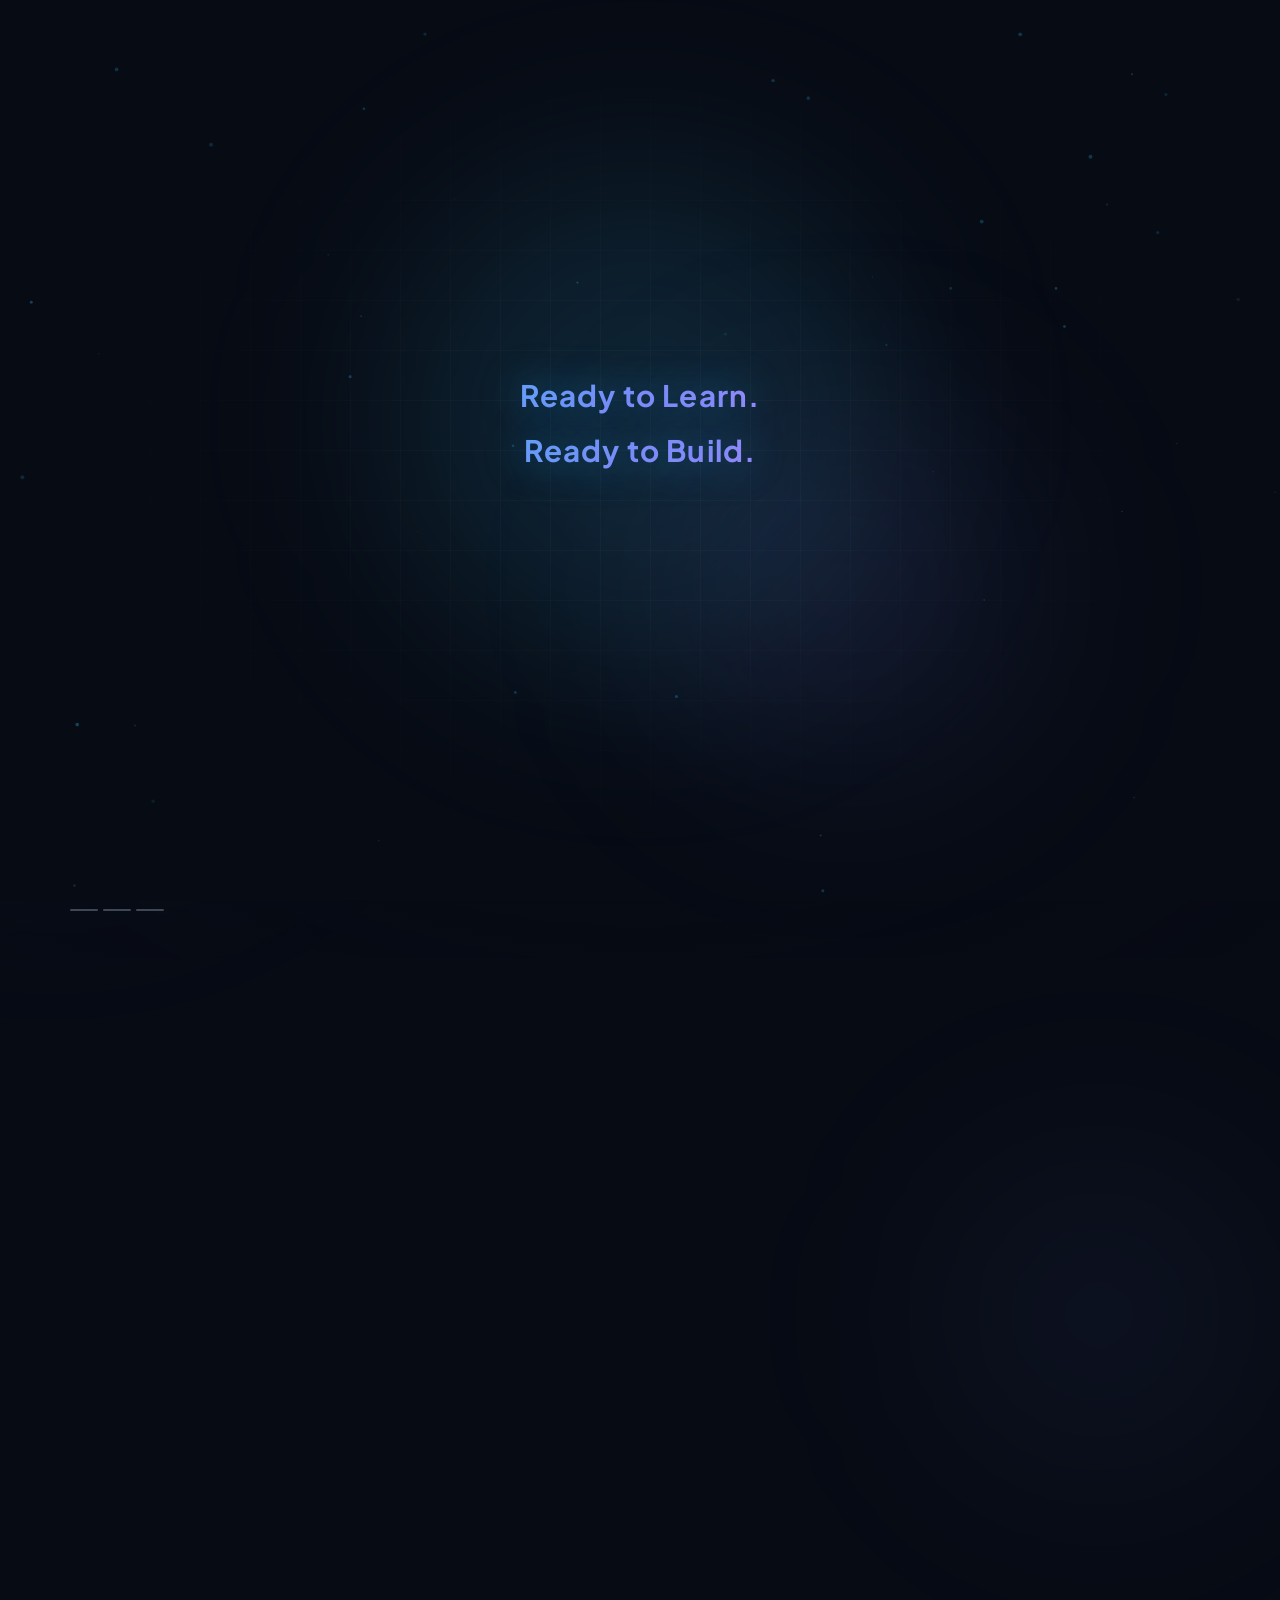
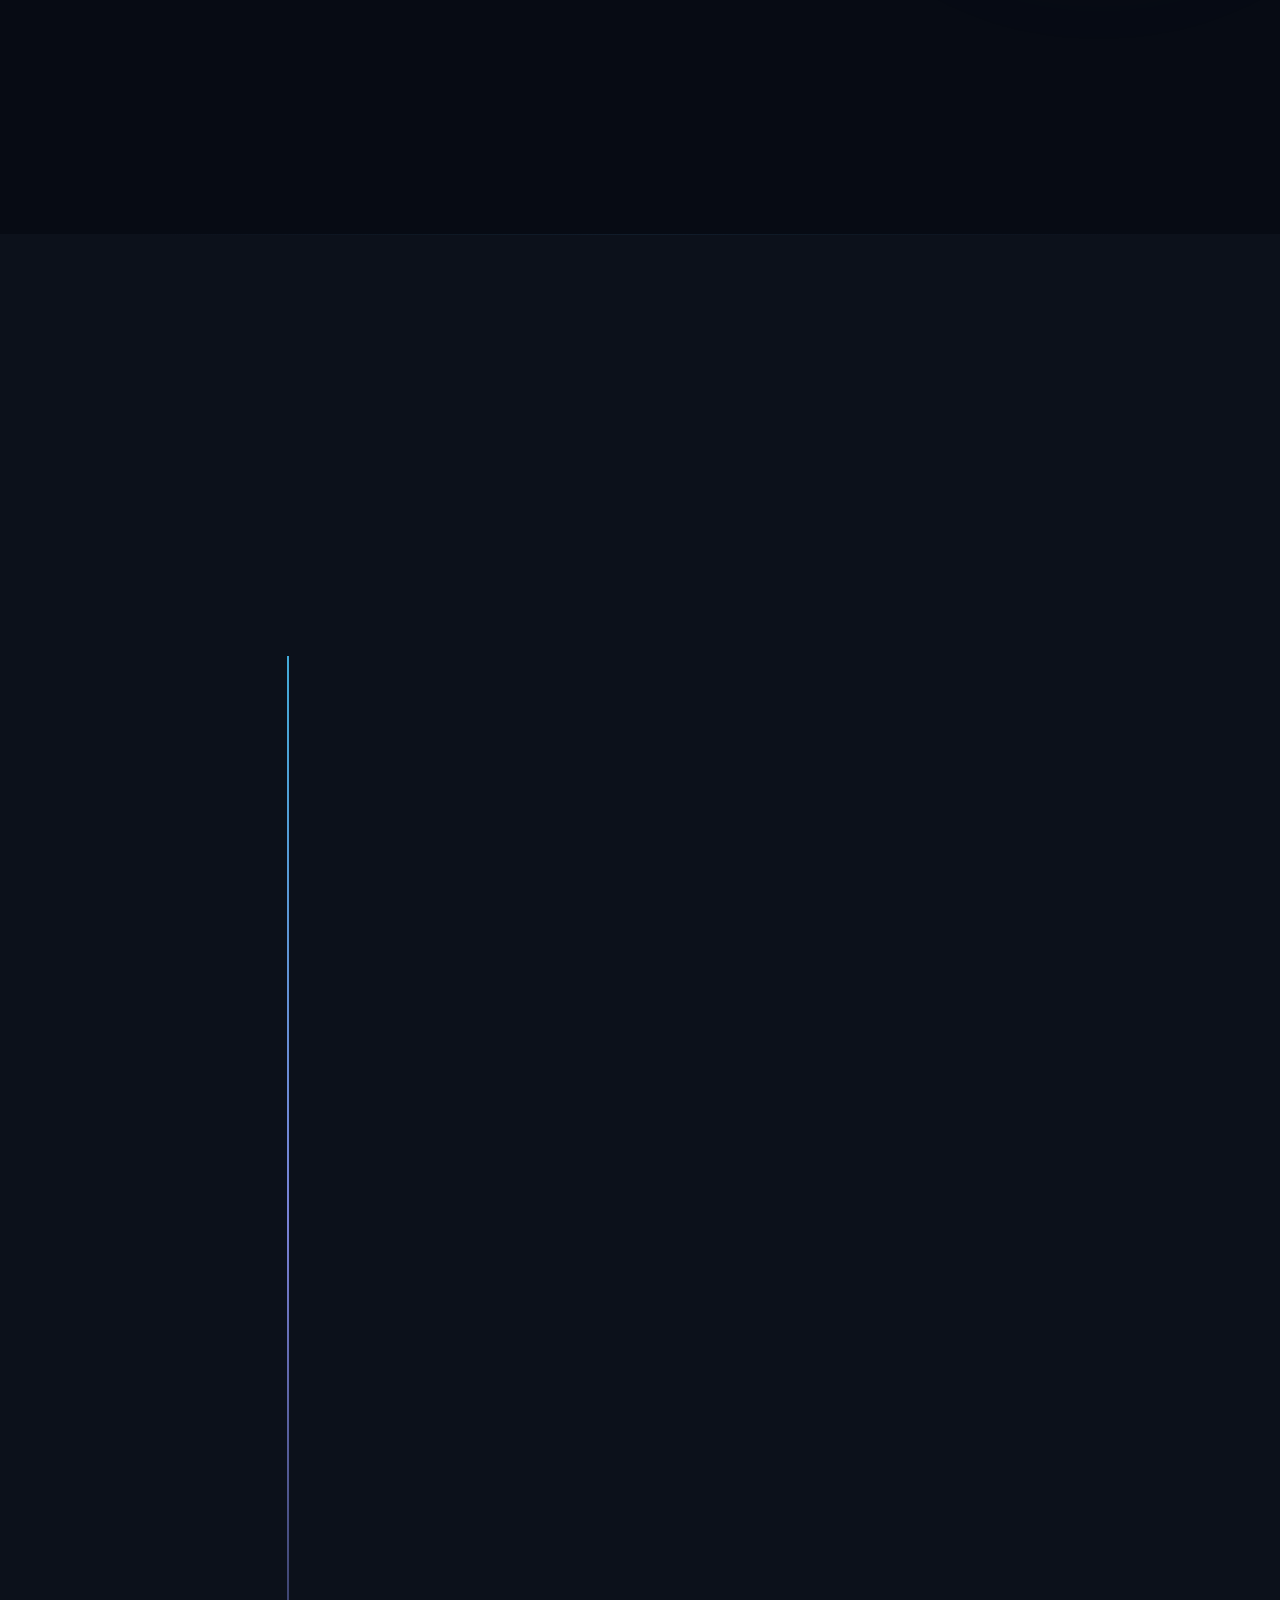
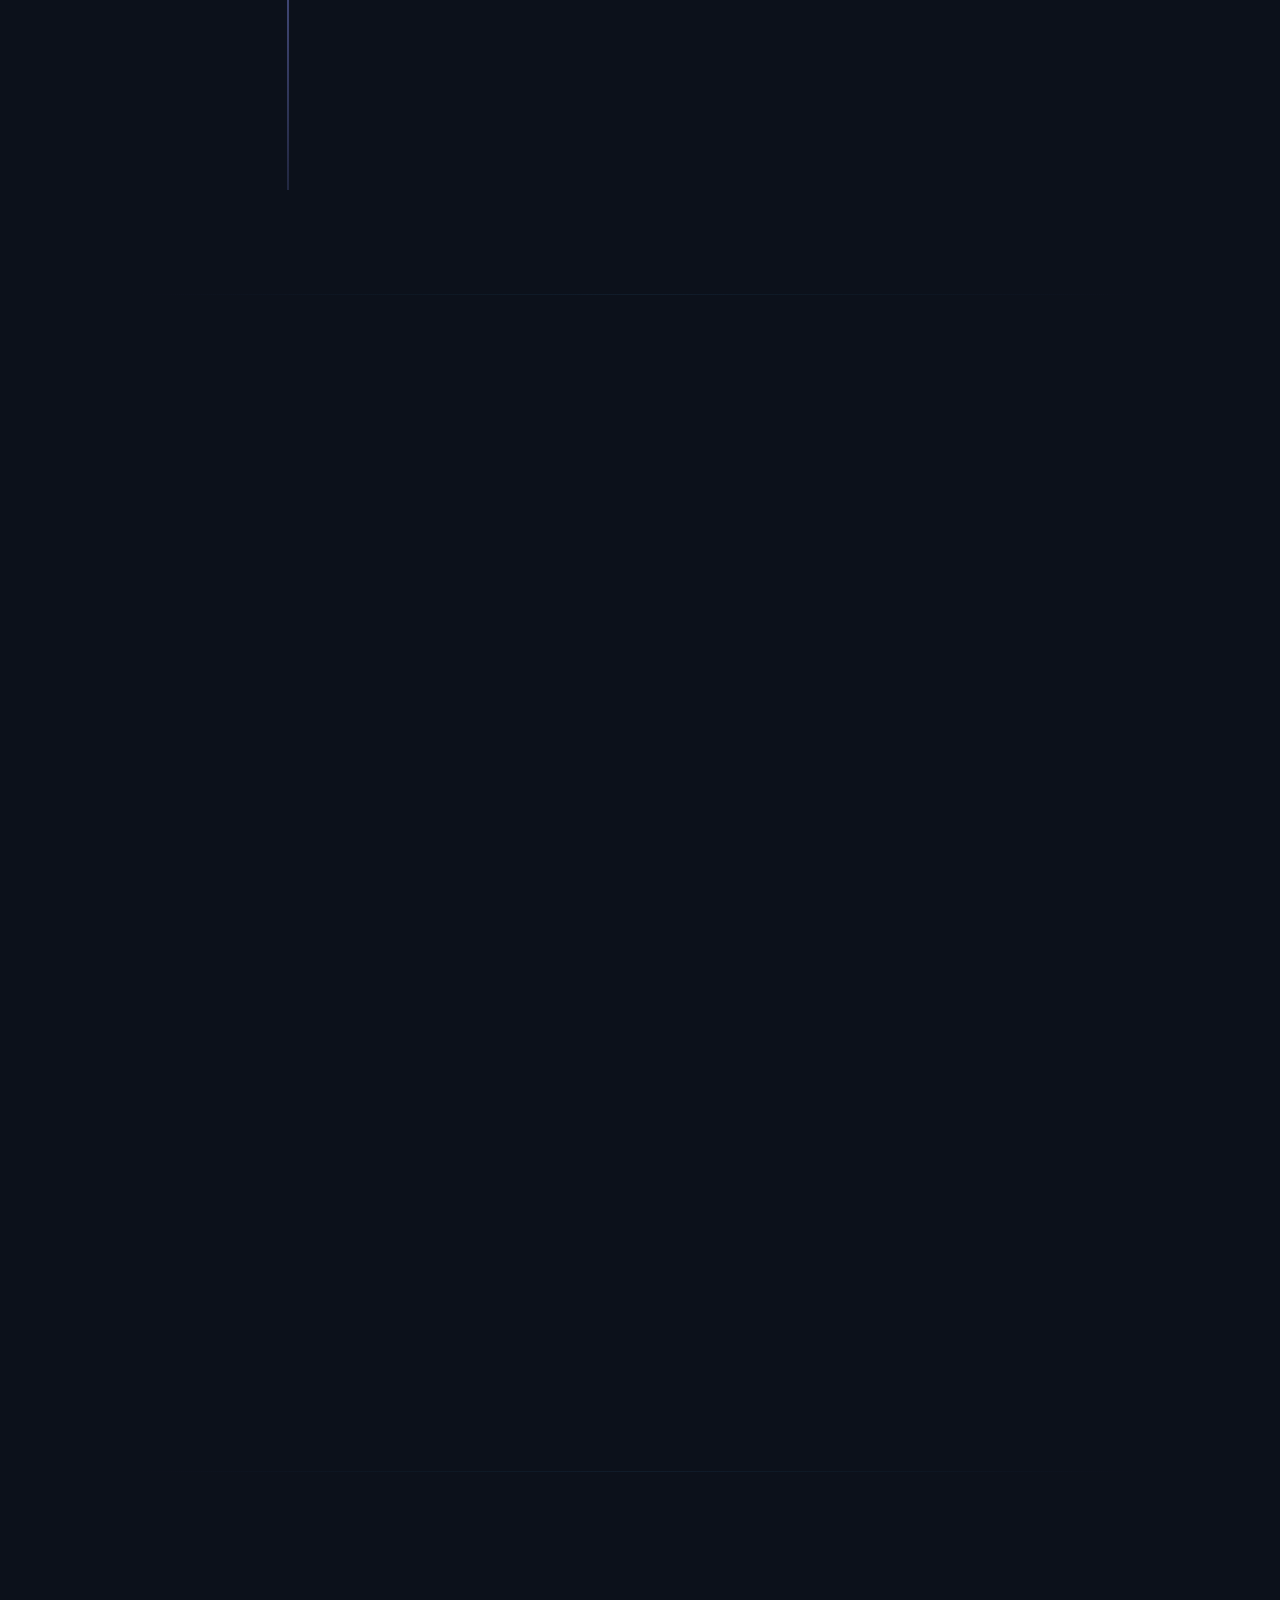
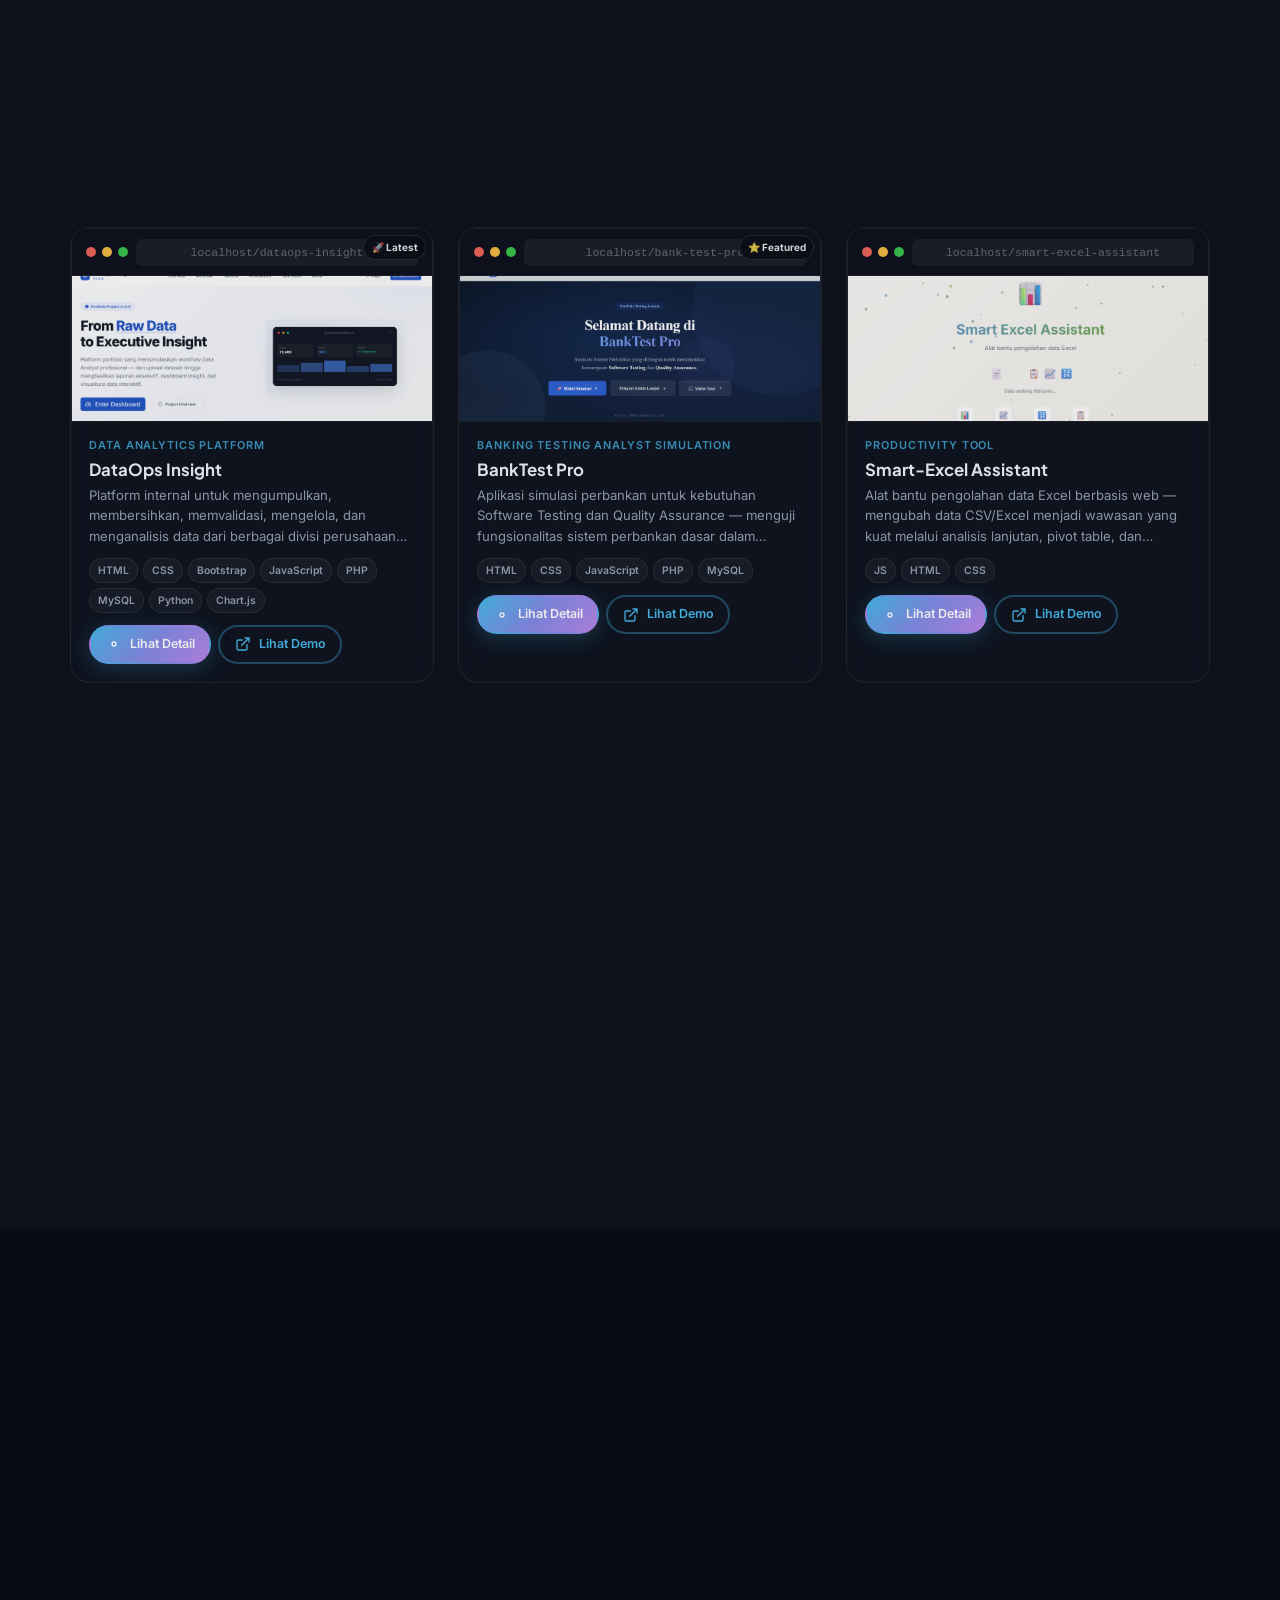
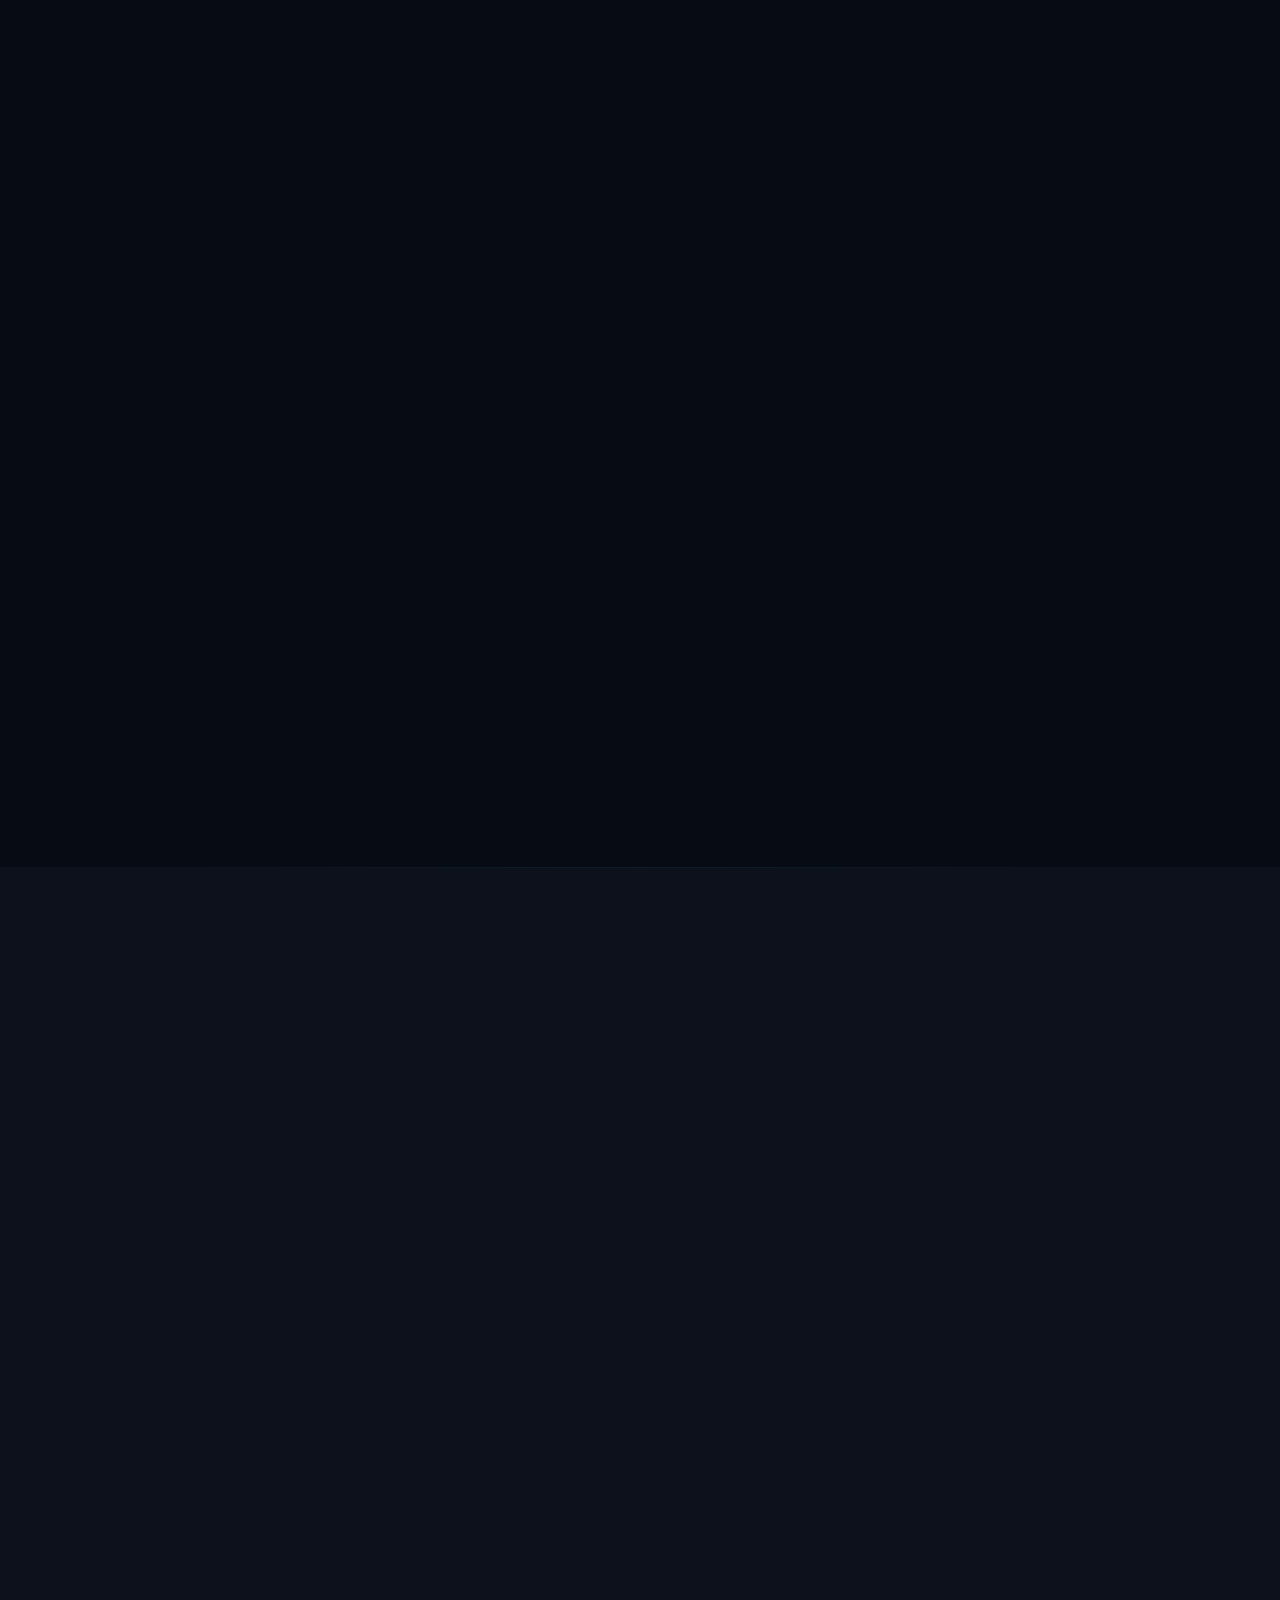
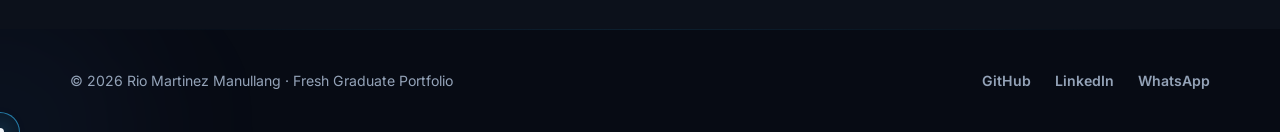
==== commit d585df45: "Update index.html" ====
--- a/index.html
+++ b/index.html
@@ -113,7 +113,7 @@
               <svg width="18" height="18" viewBox="0 0 24 24" fill="none" aria-hidden="true">
                 <path d="M21 15v4a2 2 0 01-2 2H5a2 2 0 01-2-2v-4M7 10l5 5 5-5M12 15V3" stroke="currentColor" stroke-width="2" stroke-linecap="round" stroke-linejoin="round"/>
               </svg>
-              Download CV
+              CV & PORTFOLIO
             </a>
           </div>
           <div class="hero-meta reveal" data-delay="5">
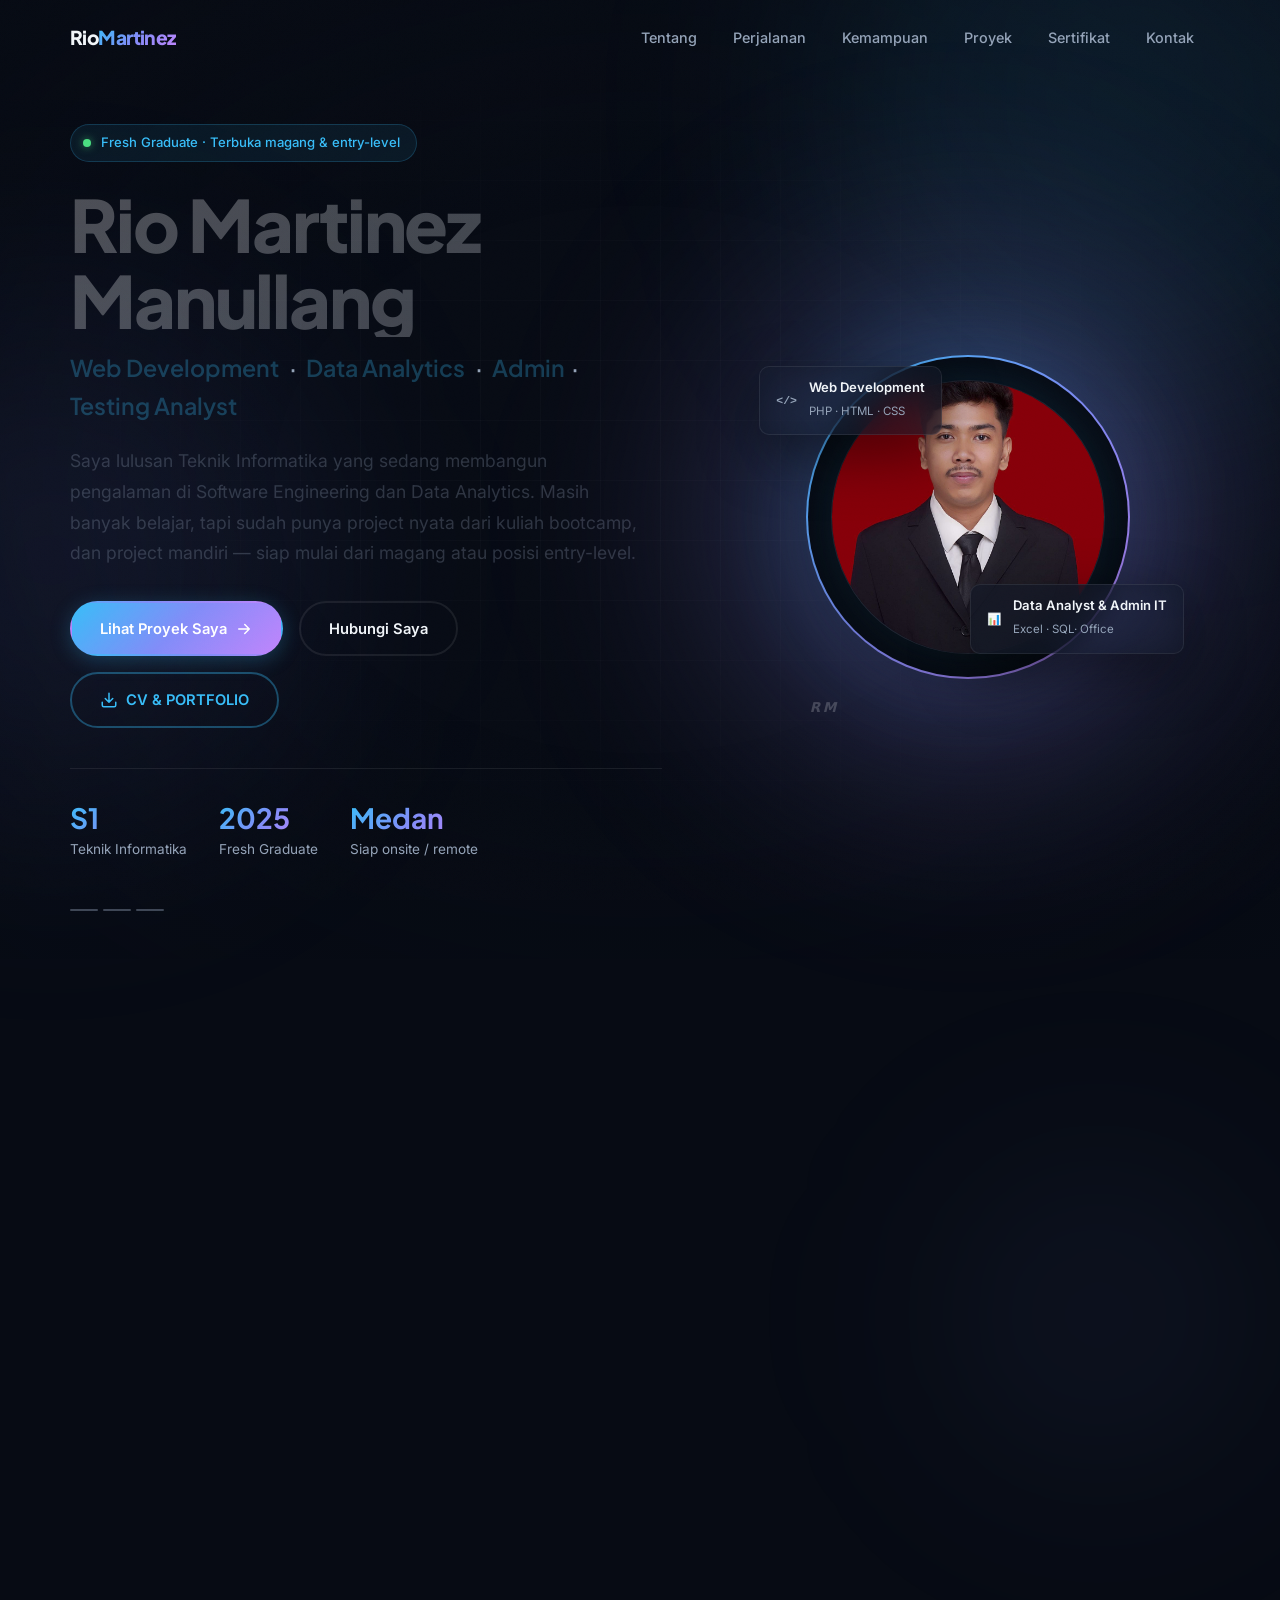
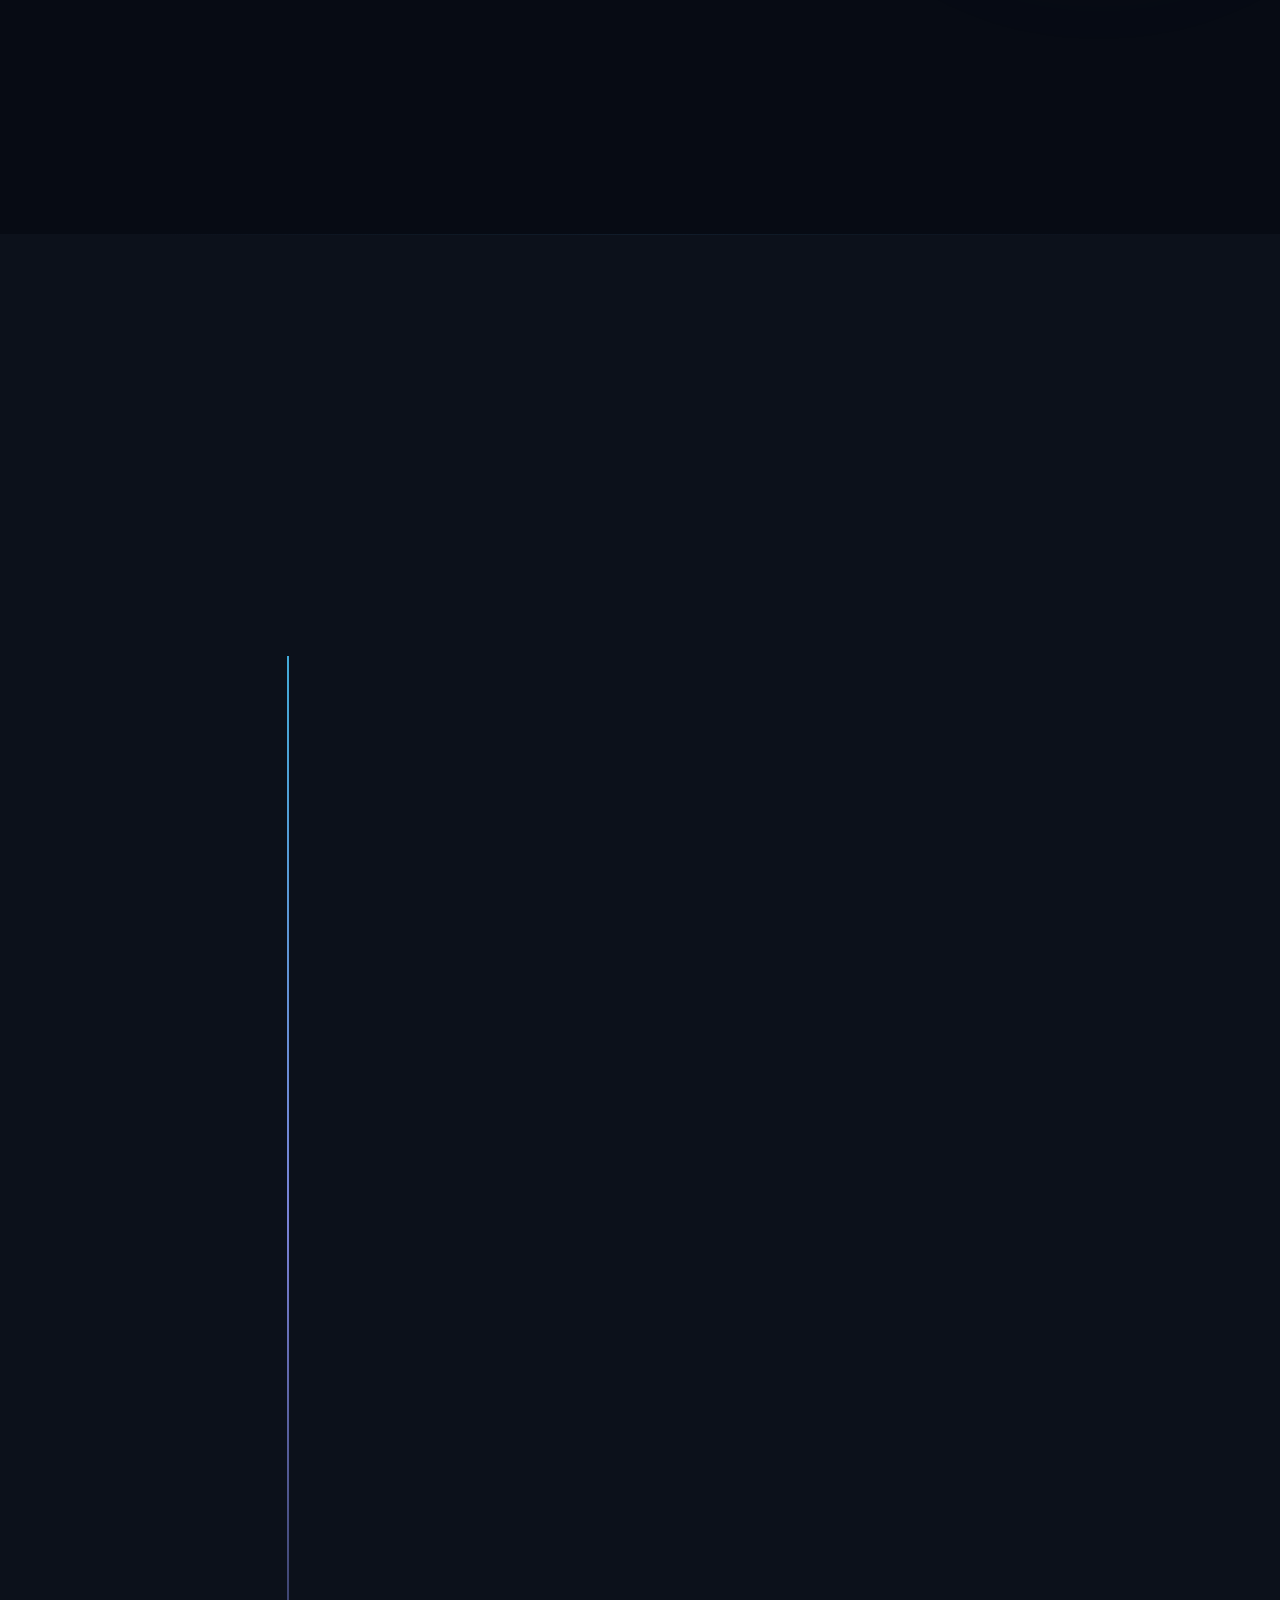
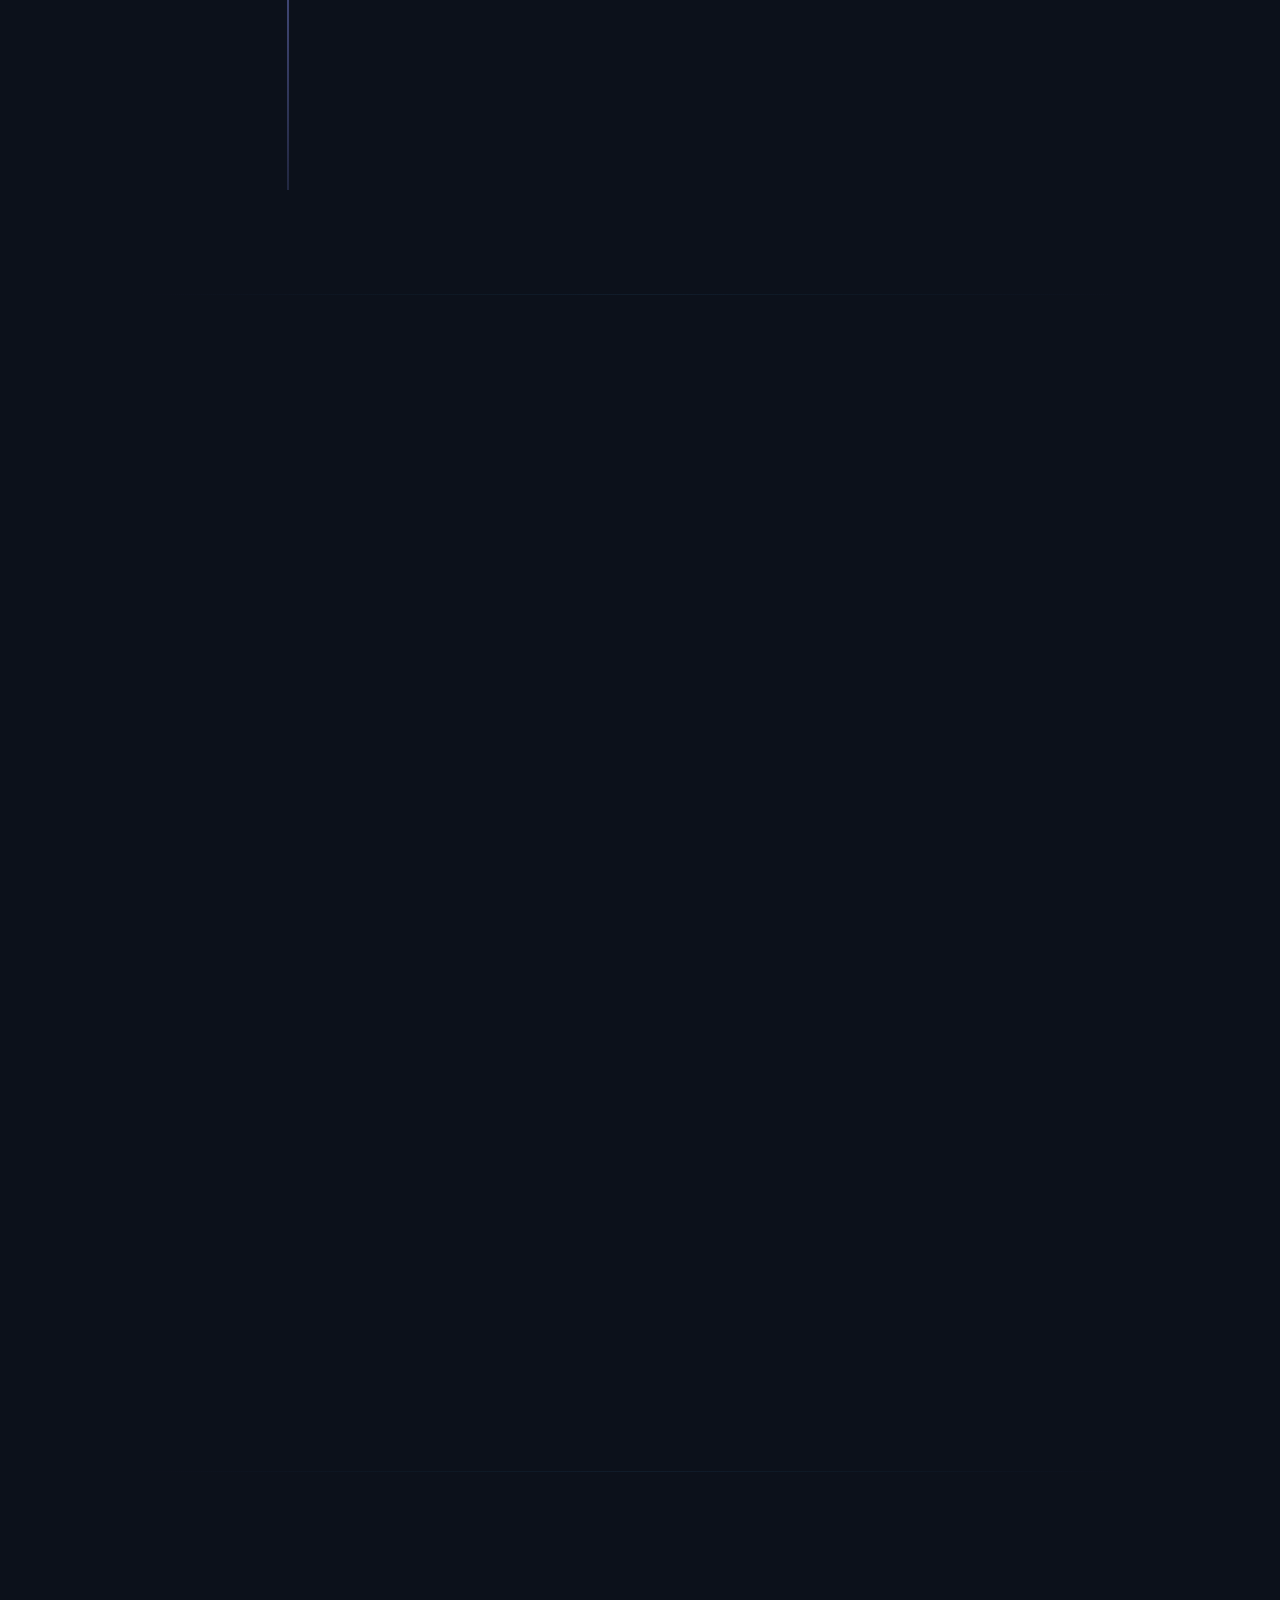
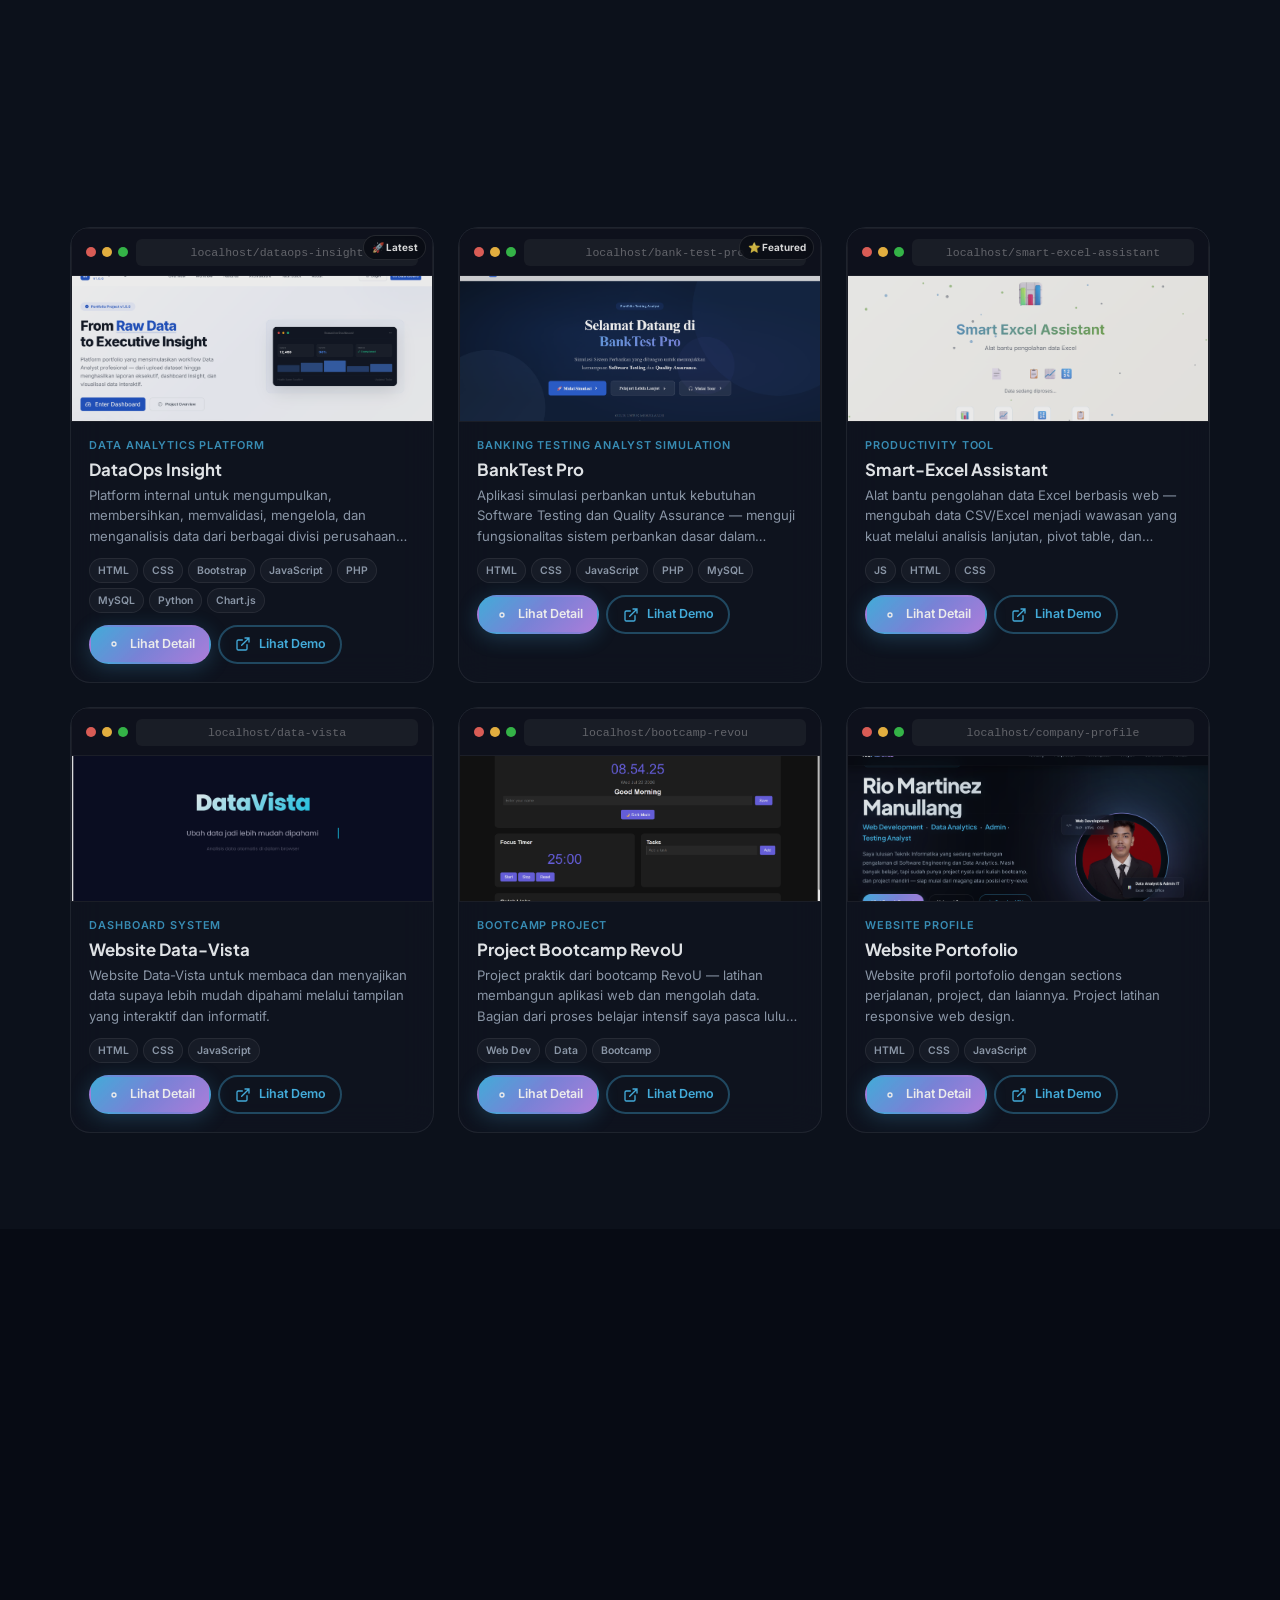
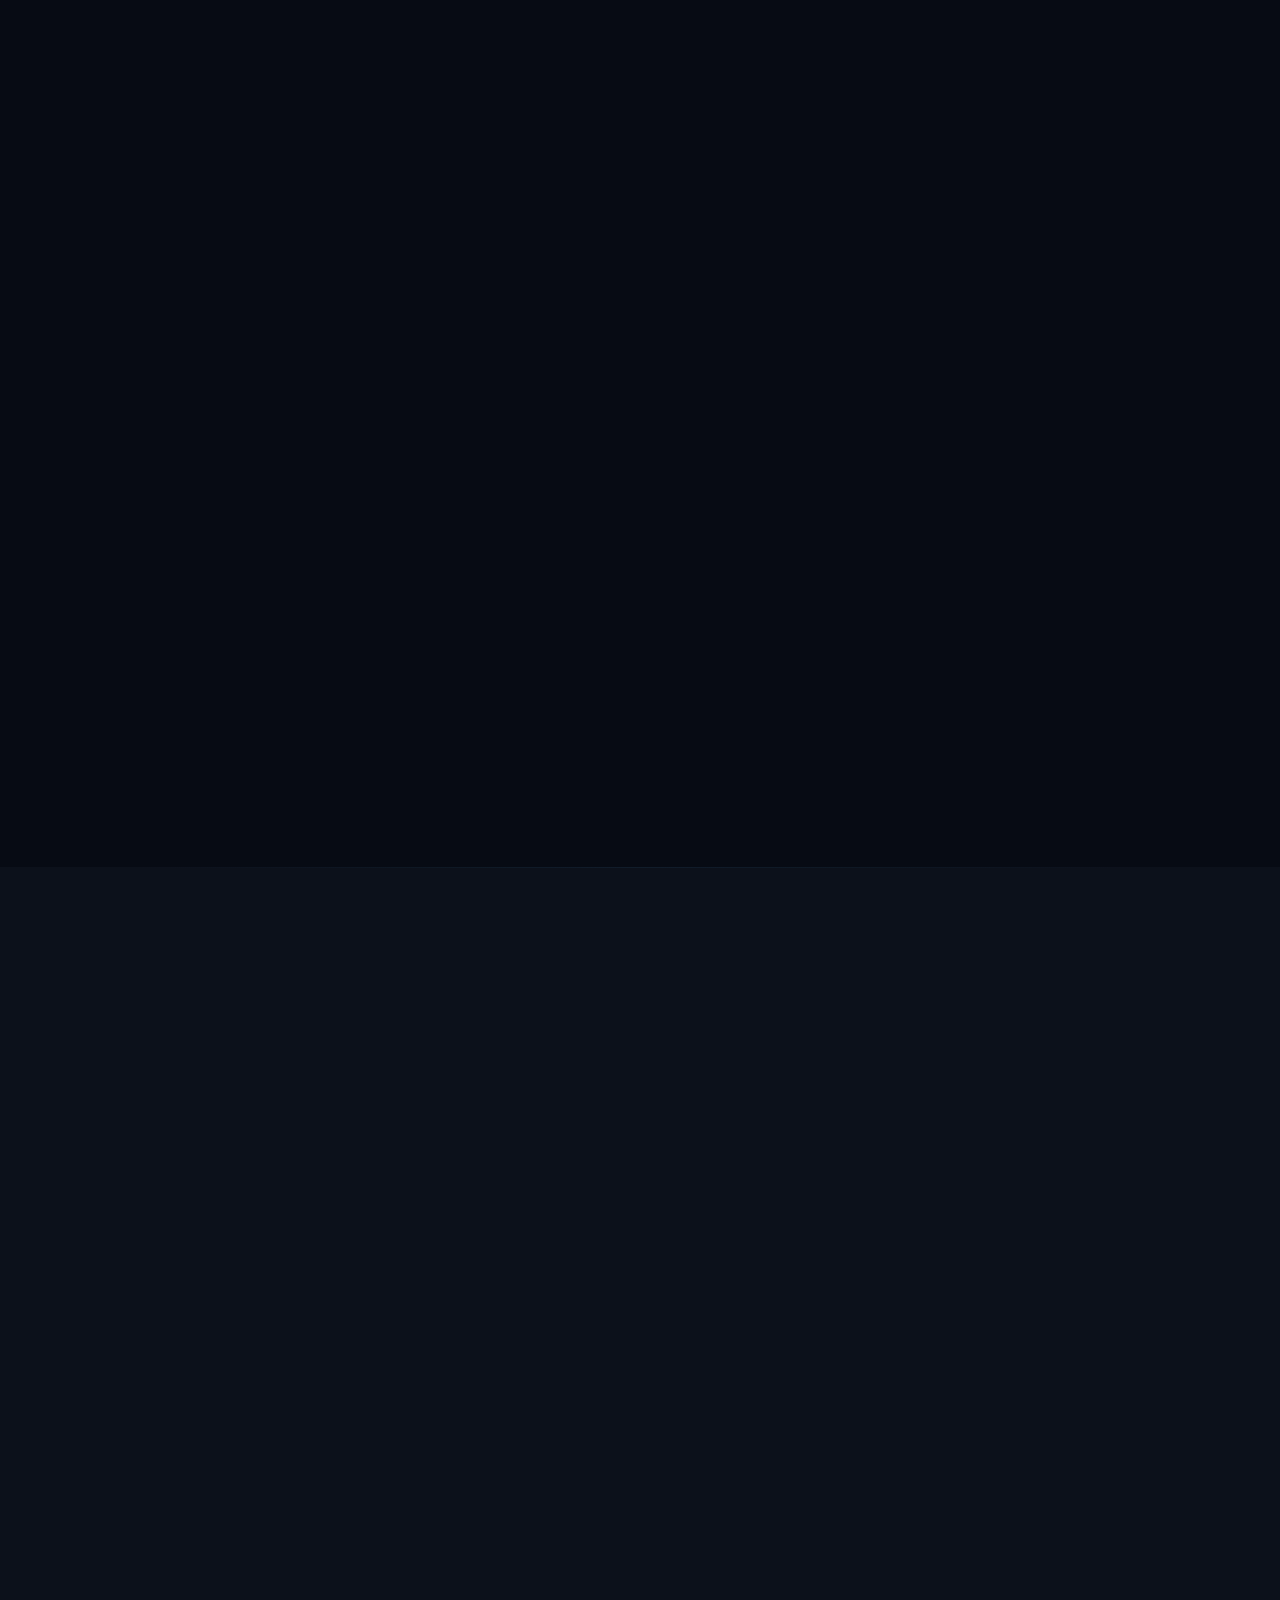
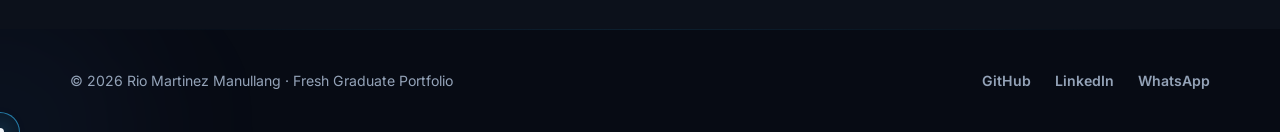
==== commit 8a72b1e4: "Update print statement from 'Hello' to 'Goodbye'" ====
--- a/index.html
+++ b/index.html
@@ -628,7 +628,7 @@
       <p>&copy; <span id="year"></span> Rio Martinez Manullang · Fresh Graduate Portfolio</p>
       <ul class="social-links">
         <li><a href="#" aria-label="Profil GitHub">GitHub</a></li>
-        <li><a href="#" aria-label="Profil LinkedIn">LinkedIn</a></li>
+        <li><a href="www.linkedin.com/in/rio-martinez-manullang-42aa7b389" aria-label="Profil LinkedIn">LinkedIn</a></li>
         <li><a href="https://wa.me/6282213843923" aria-label="WhatsApp Rio Martinez" target="_blank" rel="noopener noreferrer">WhatsApp</a></li>
       </ul>
     </div>
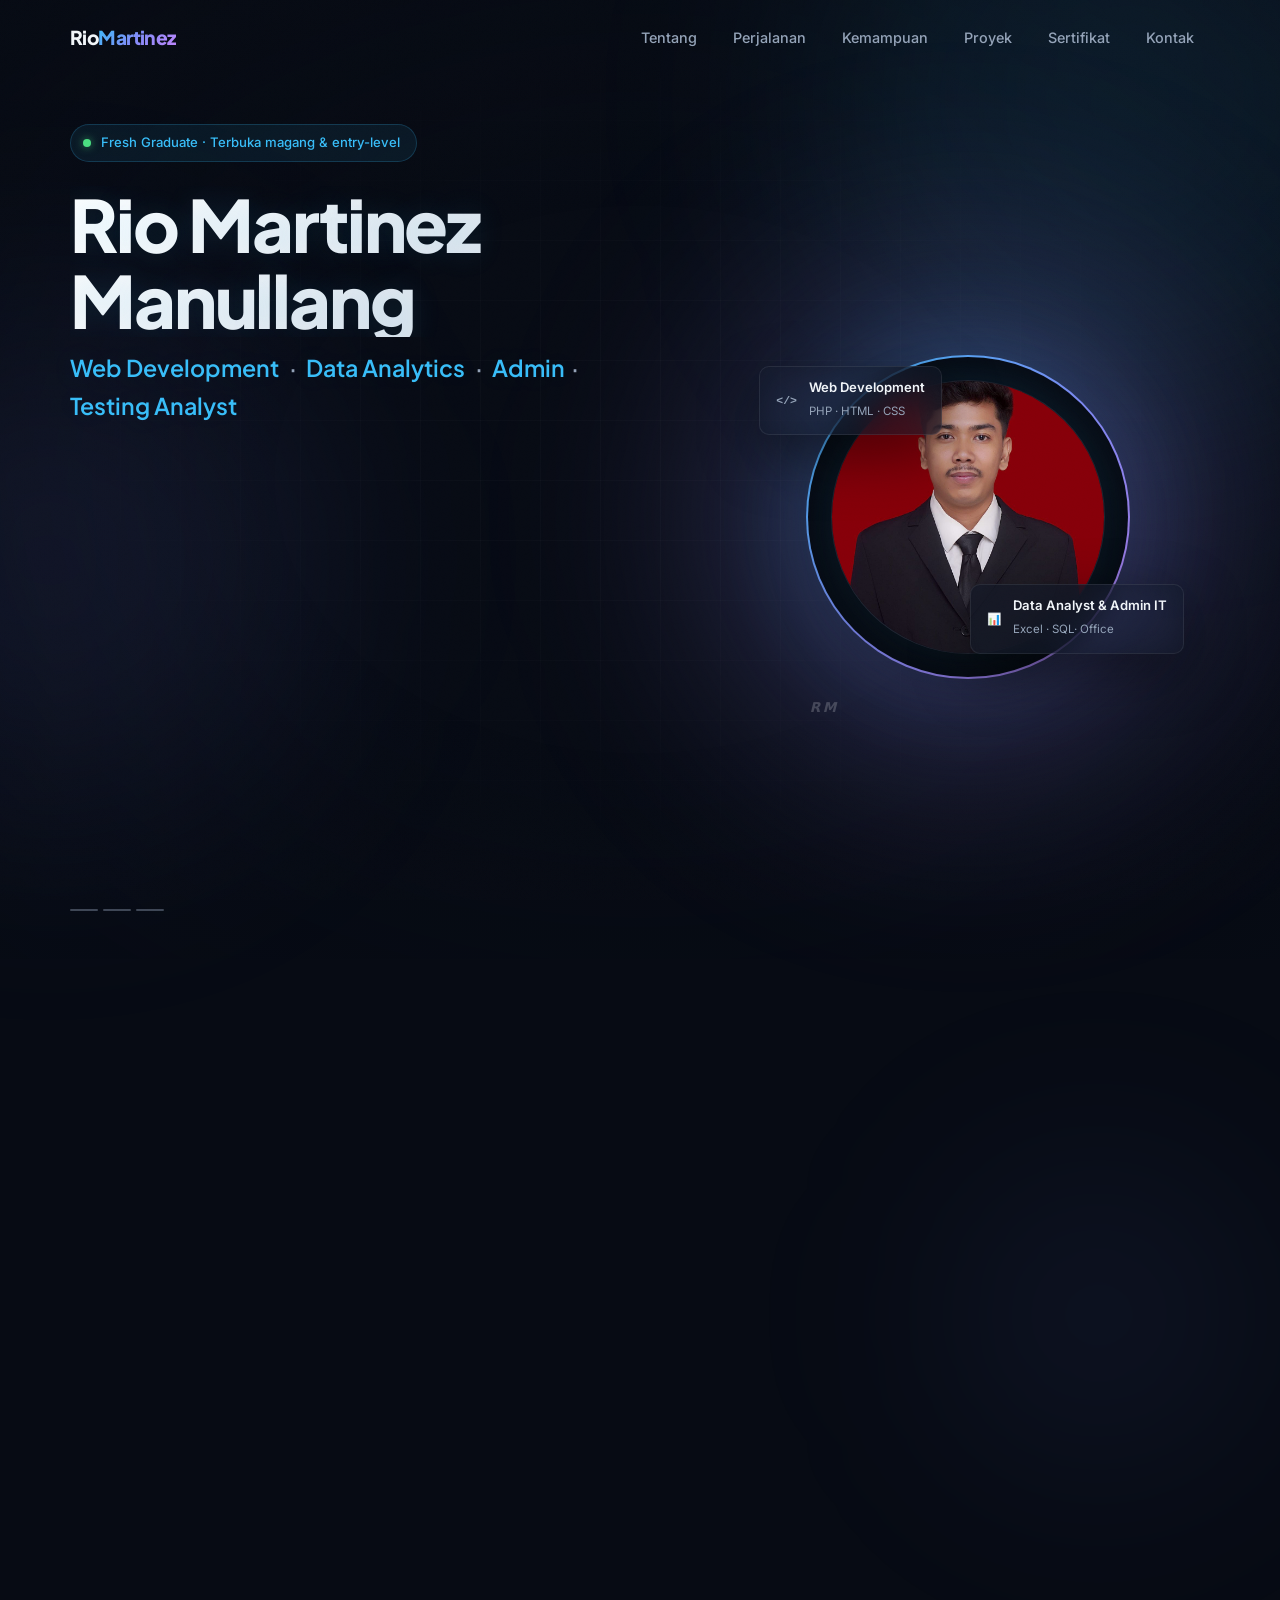
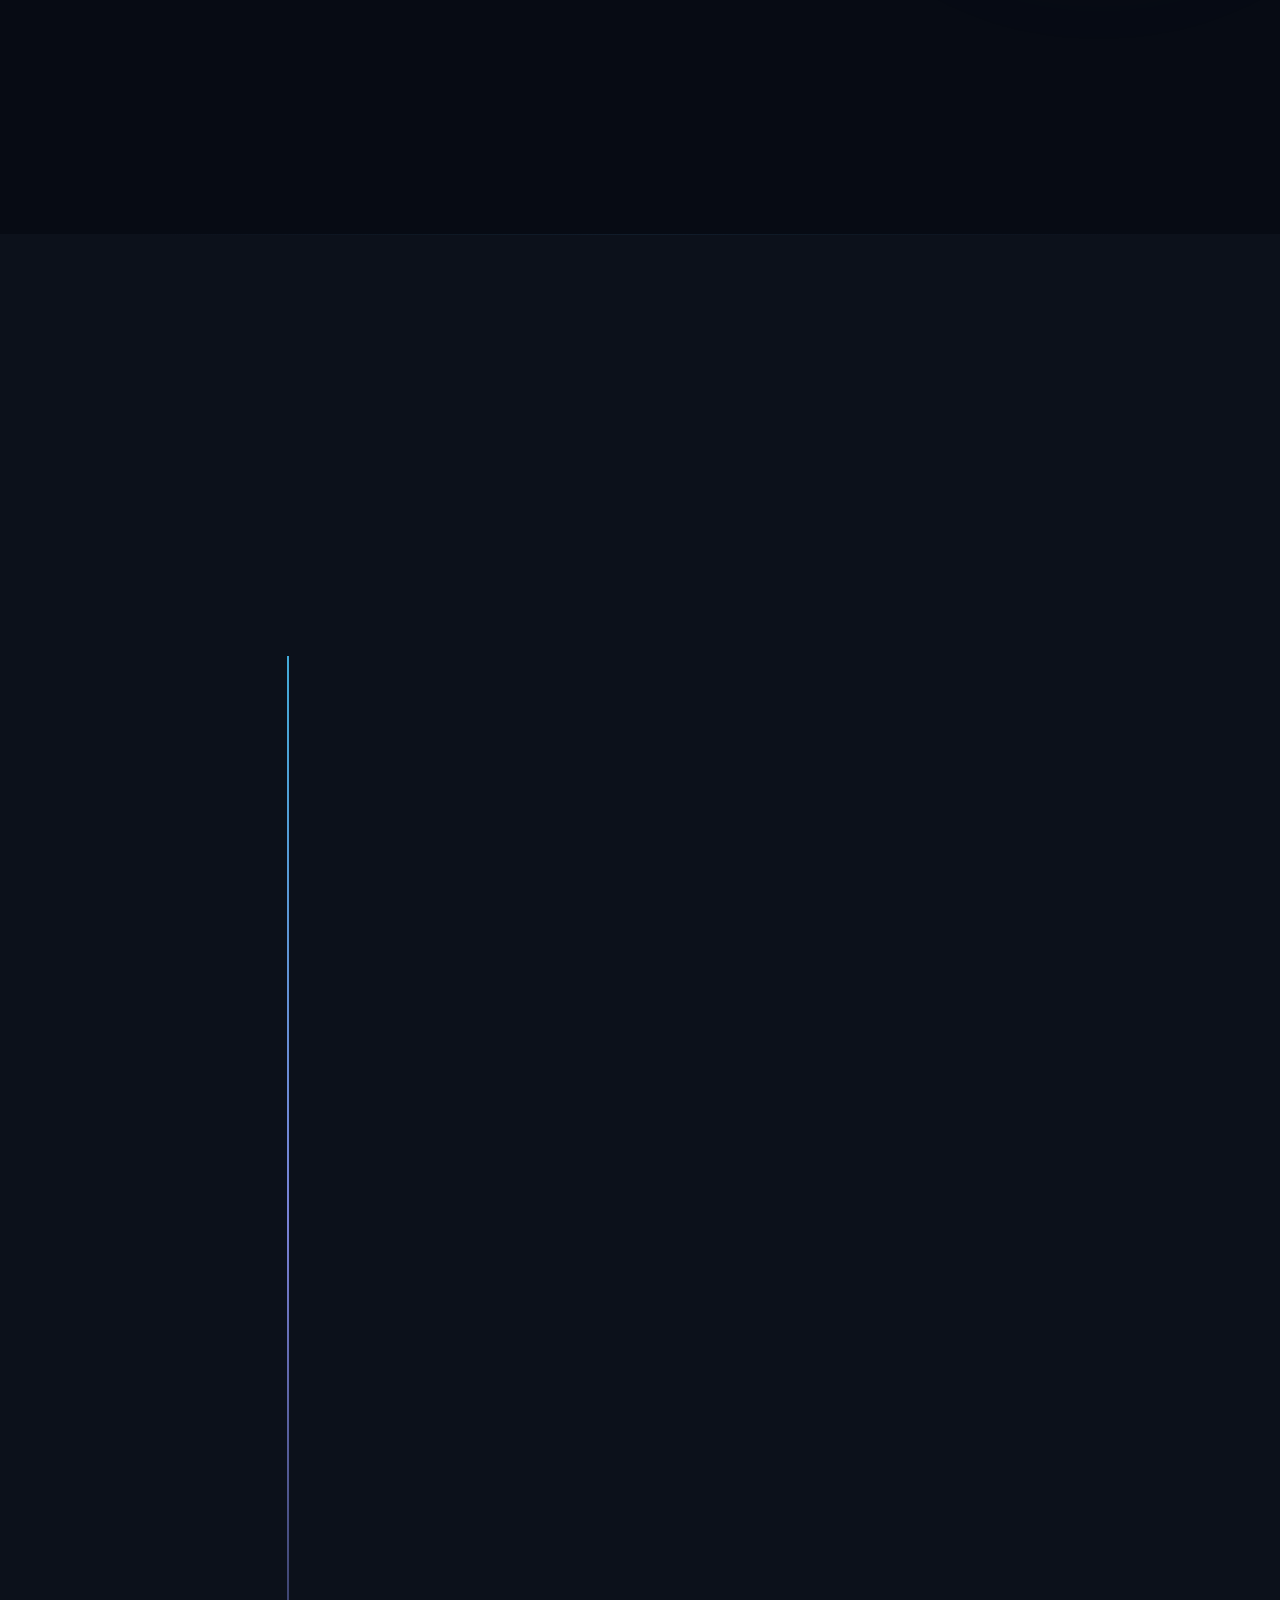
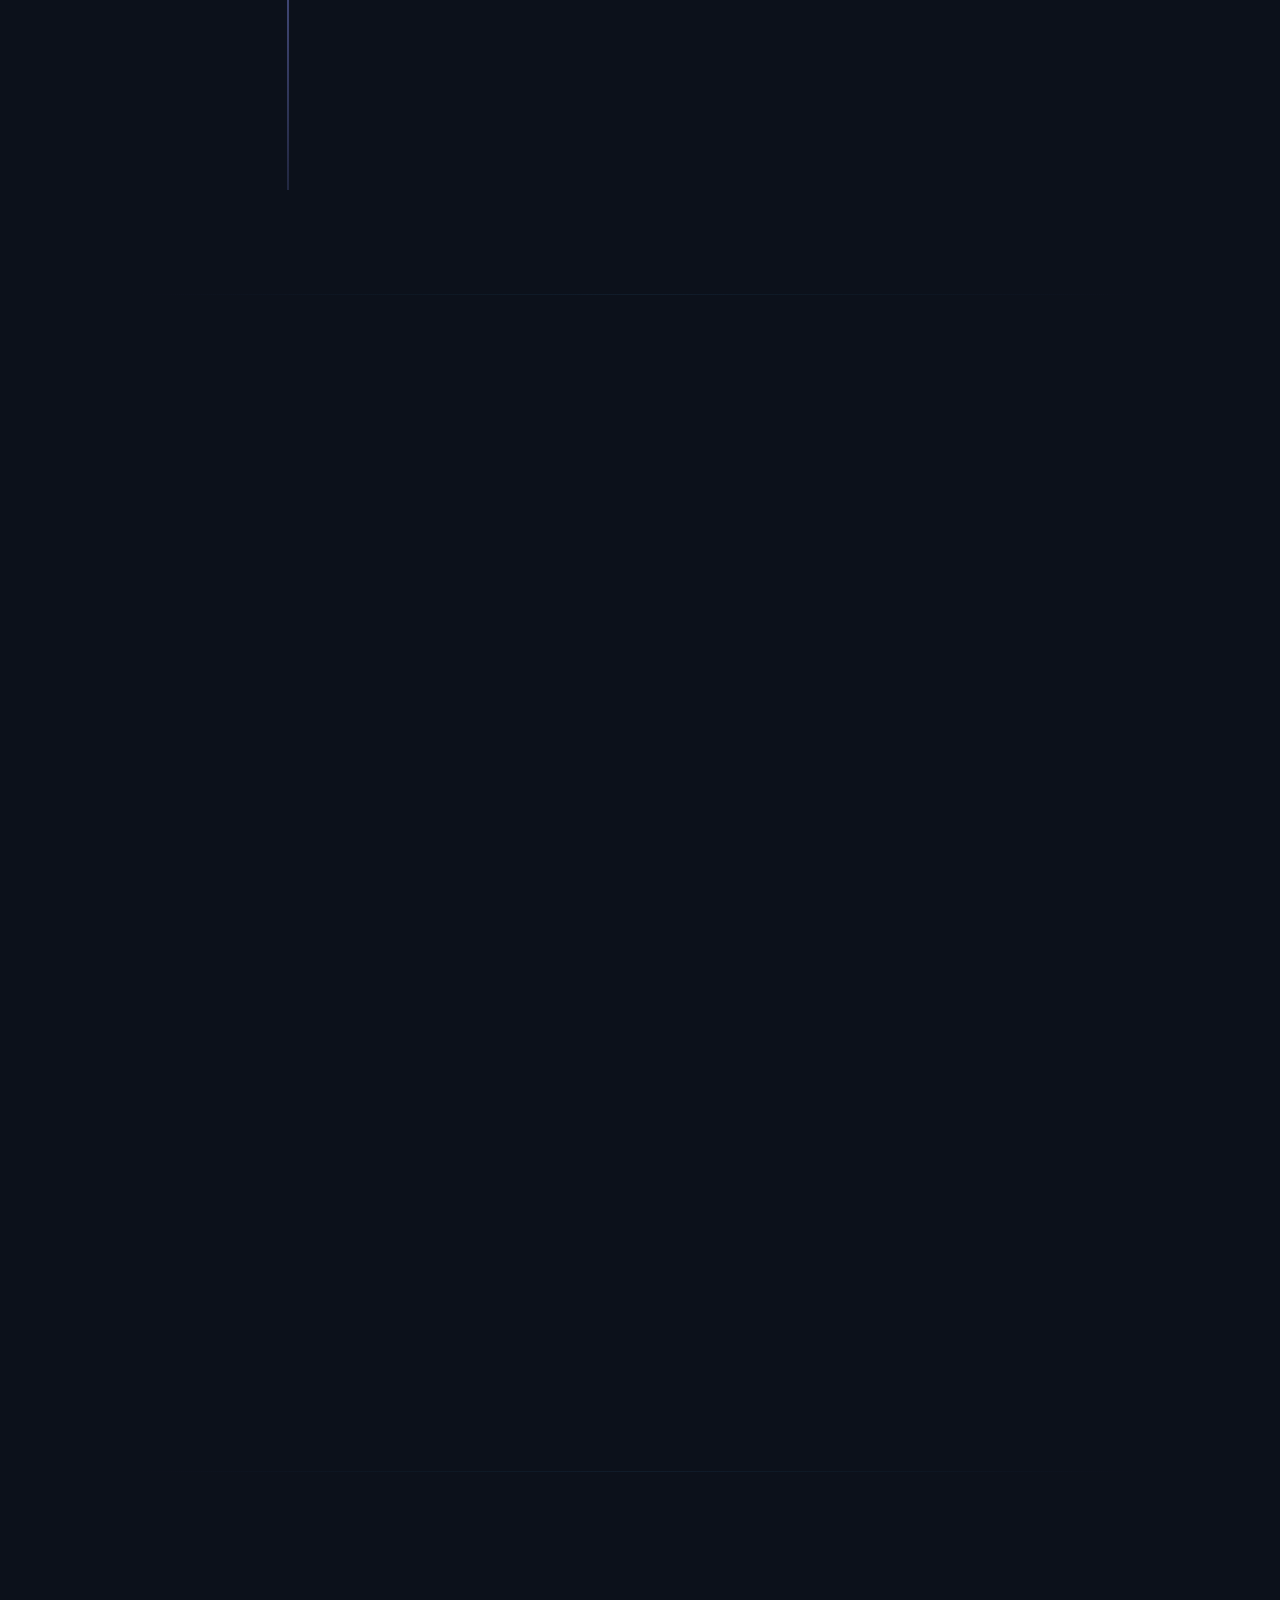
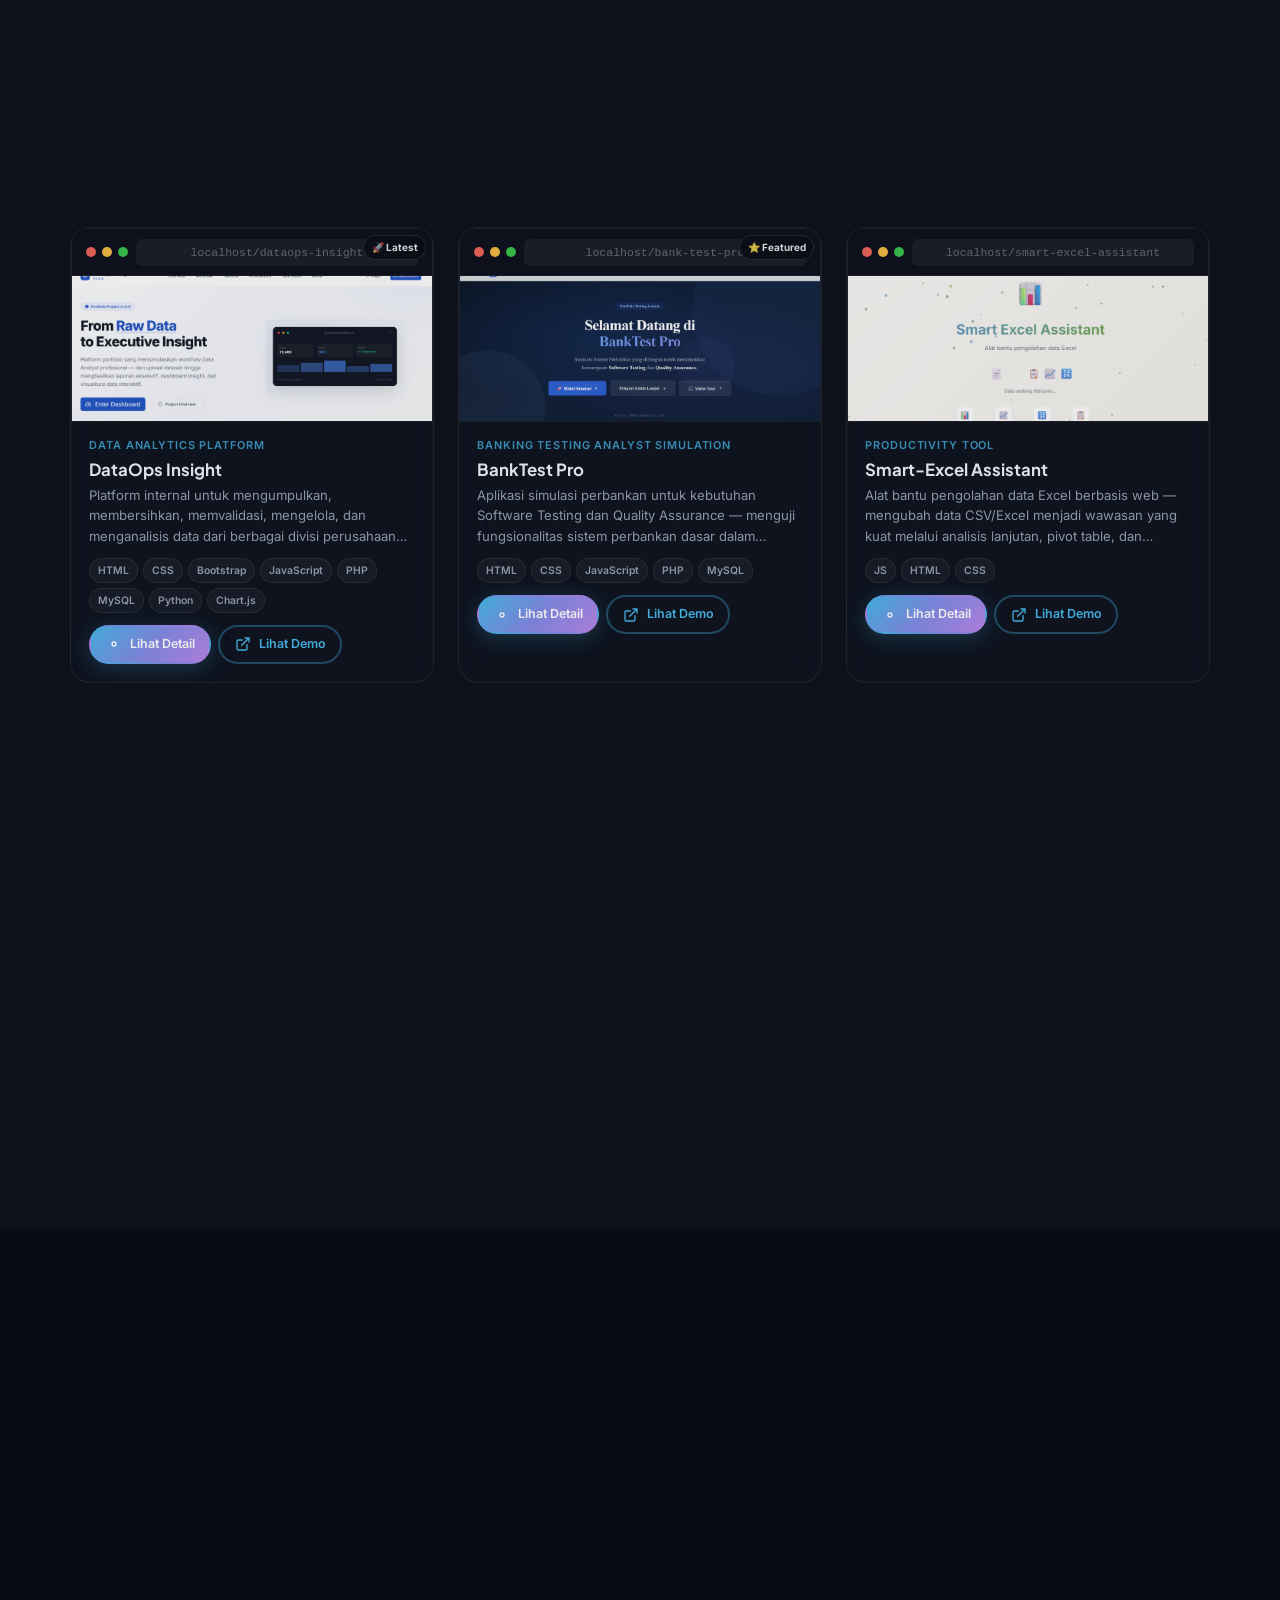
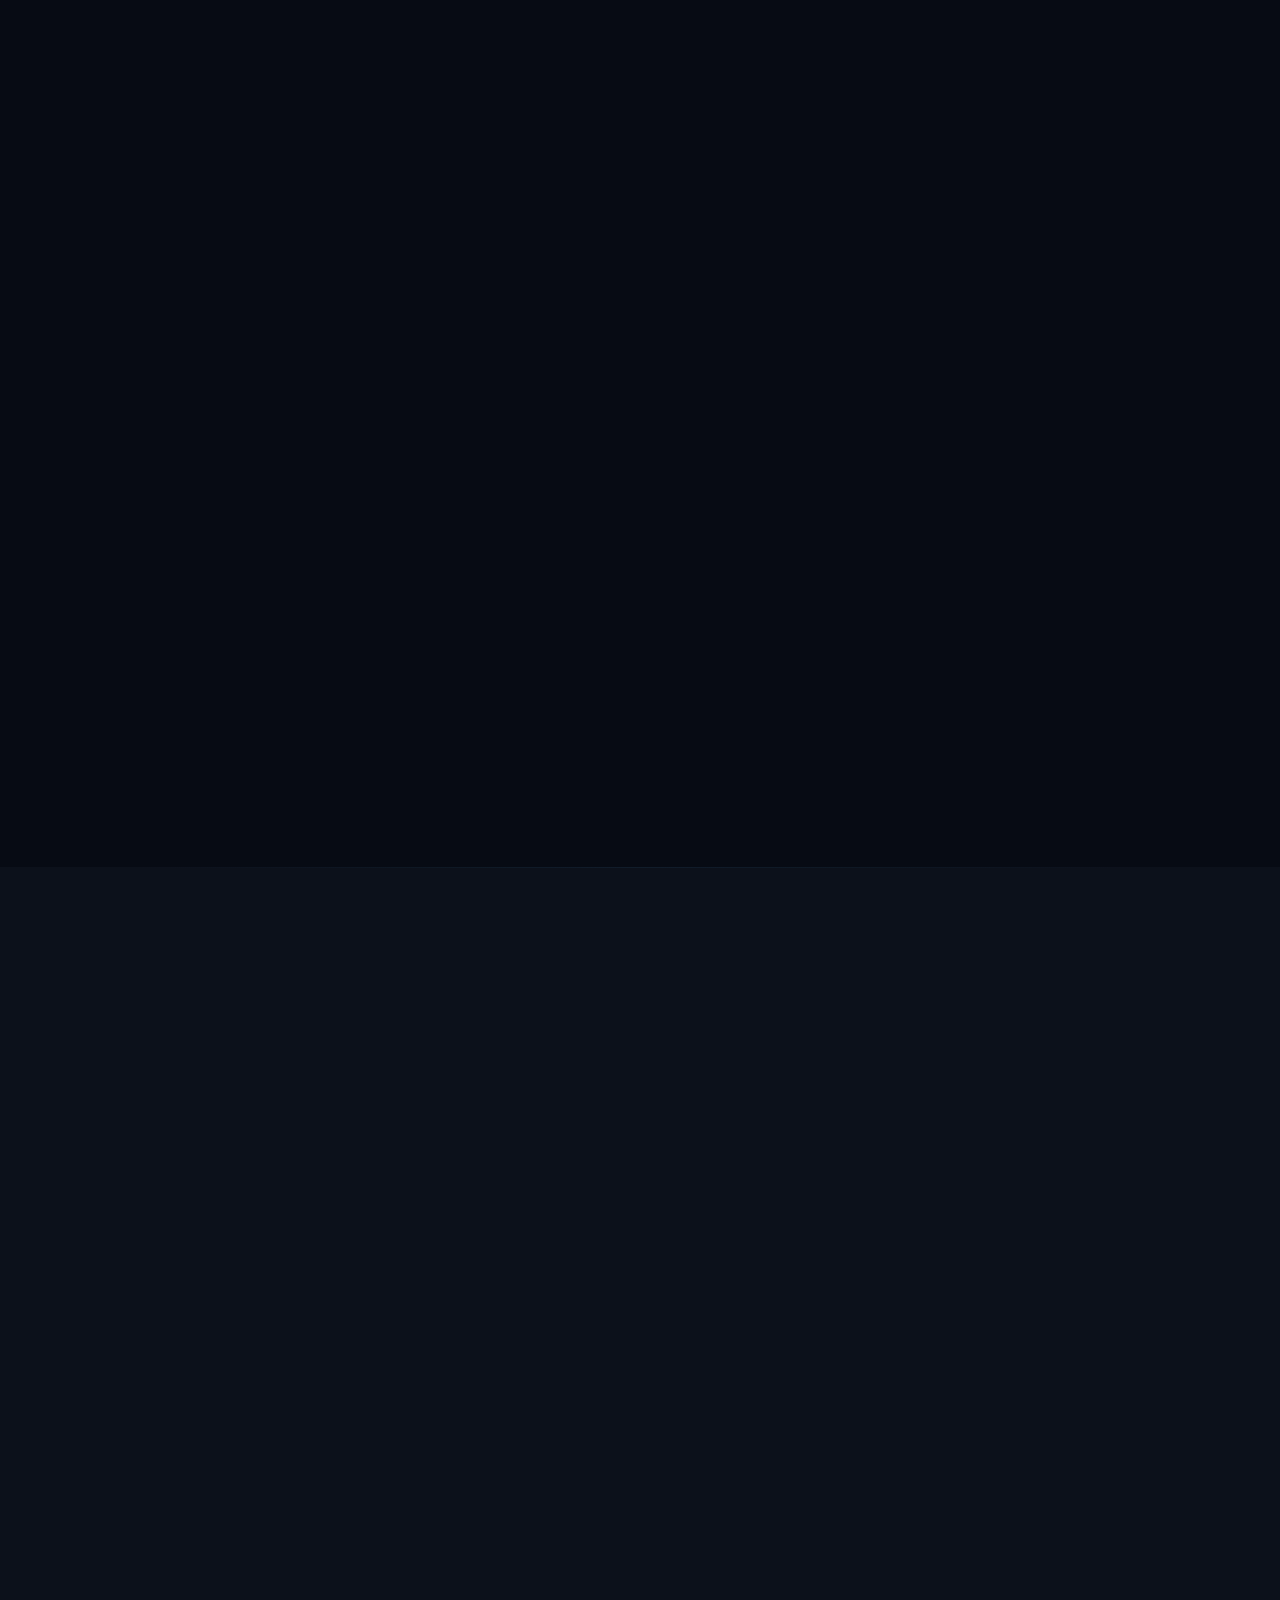
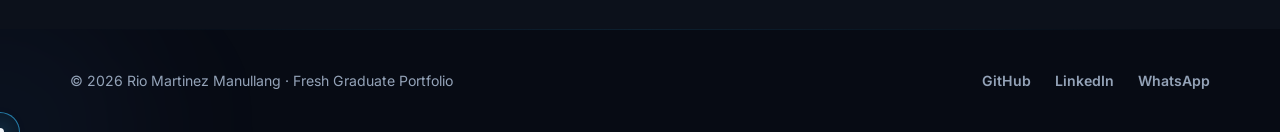
==== commit f3847a5b: "Update index.html" ====
--- a/index.html
+++ b/index.html
@@ -628,7 +628,7 @@
       <p>&copy; <span id="year"></span> Rio Martinez Manullang · Fresh Graduate Portfolio</p>
       <ul class="social-links">
         <li><a href="#" aria-label="Profil GitHub">GitHub</a></li>
-        <li><a href="www.linkedin.com/in/rio-martinez-manullang-42aa7b389" aria-label="Profil LinkedIn">LinkedIn</a></li>
+        <li><a href="https://www.linkedin.com/in/rio-martinez-manullang-42aa7b389" aria-label="Profil LinkedIn">LinkedIn</a></li>
         <li><a href="https://wa.me/6282213843923" aria-label="WhatsApp Rio Martinez" target="_blank" rel="noopener noreferrer">WhatsApp</a></li>
       </ul>
     </div>
